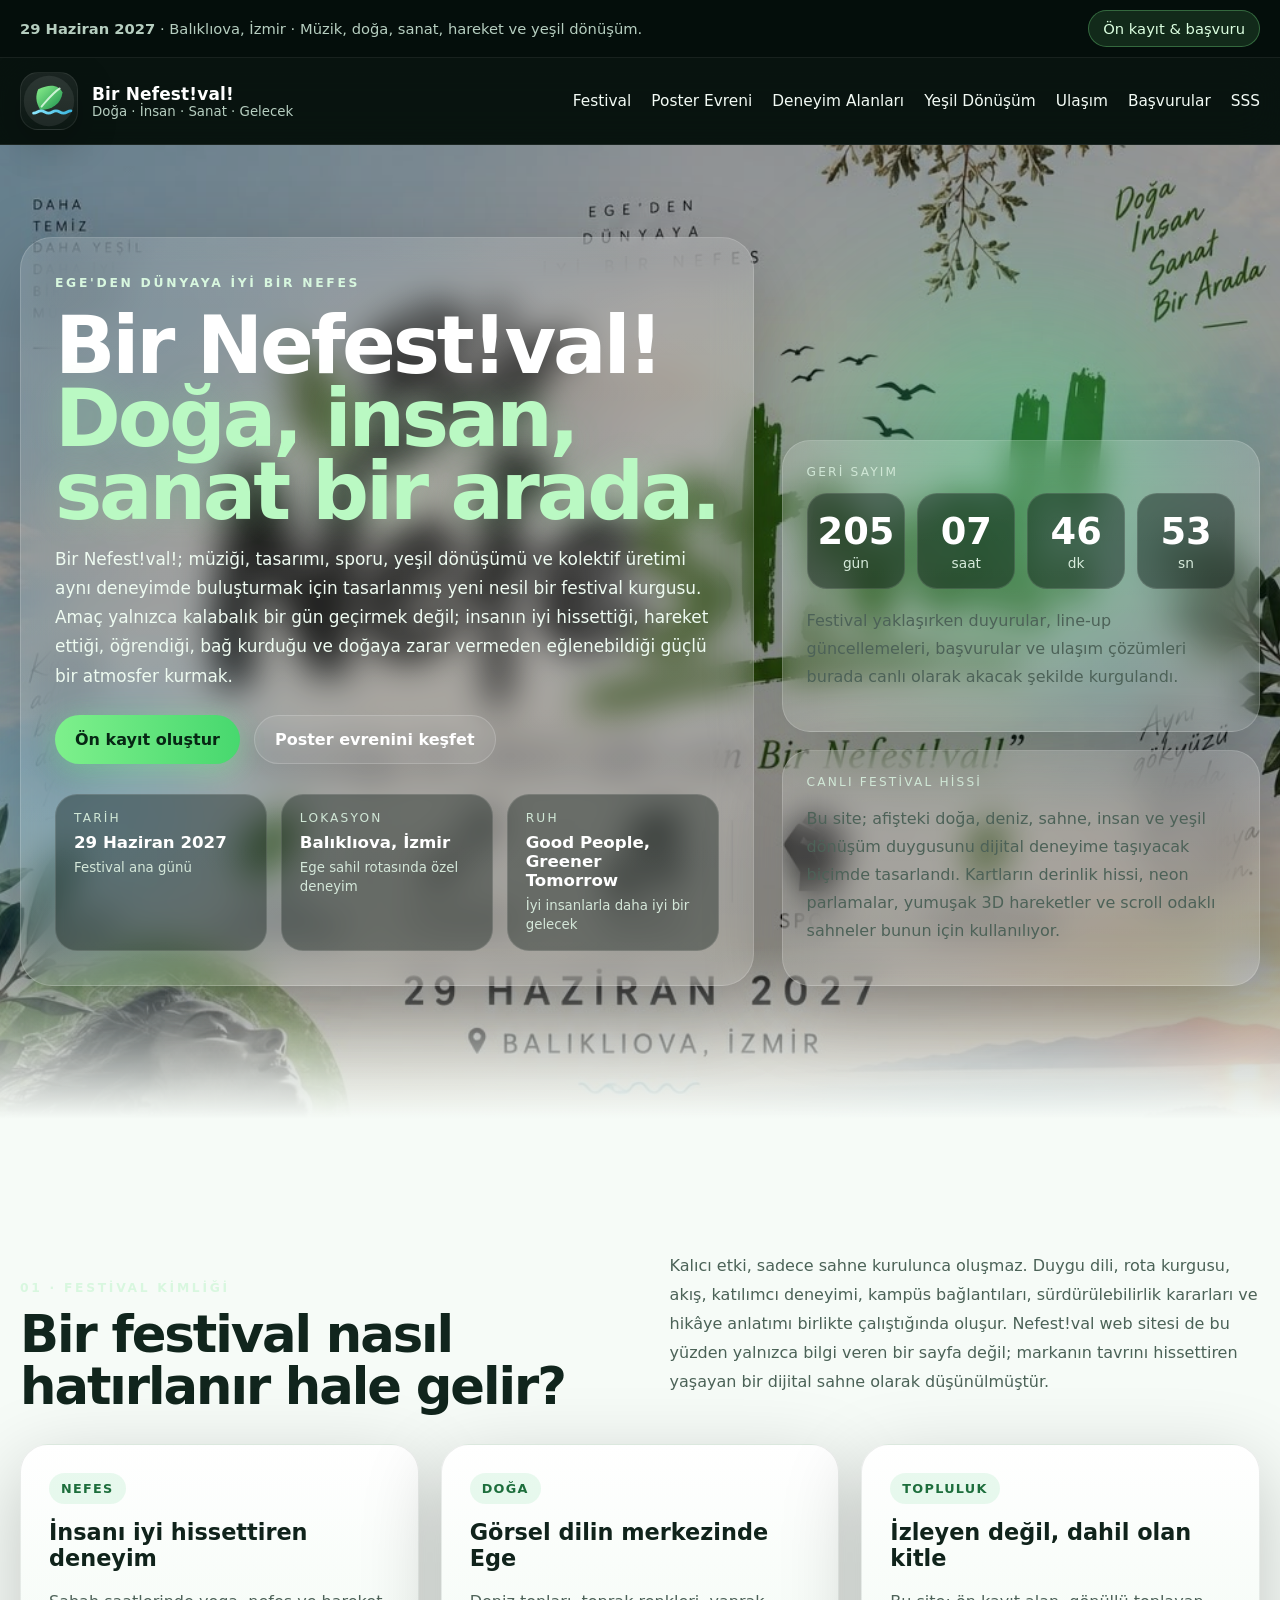
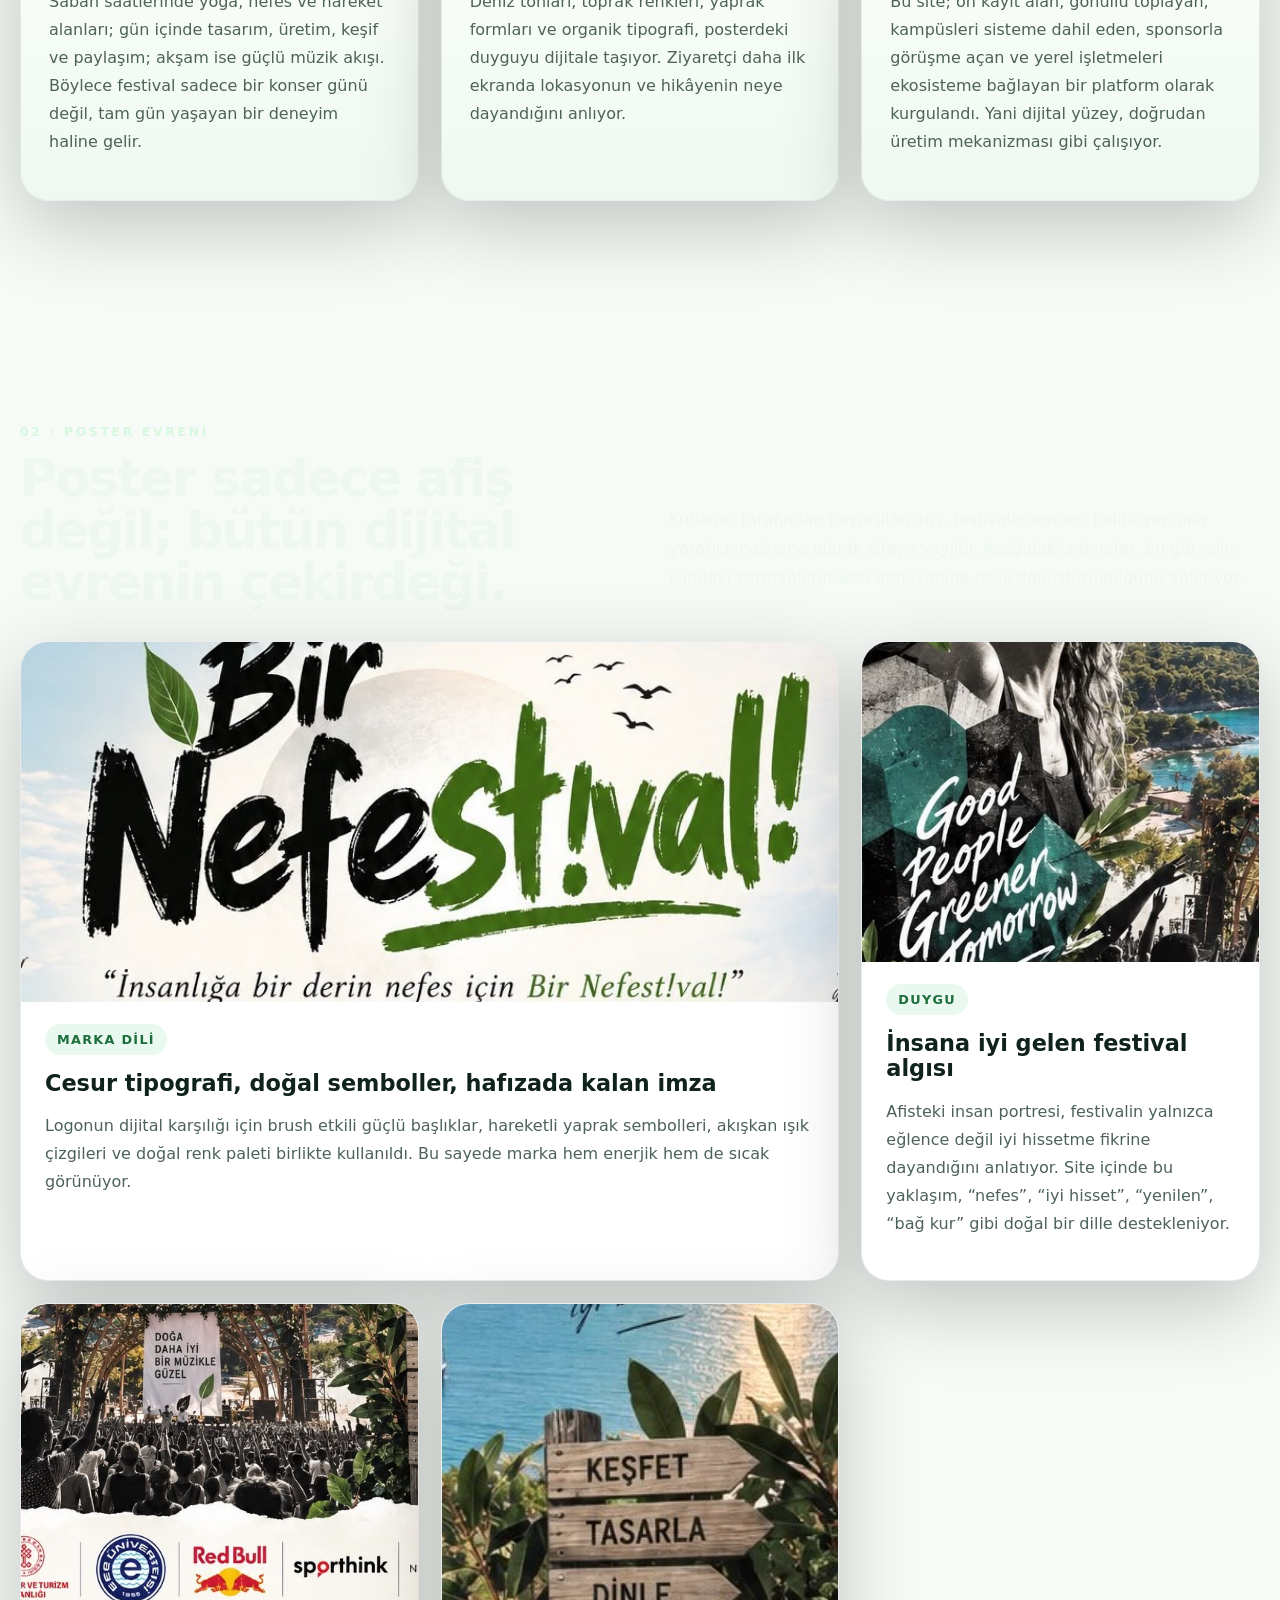
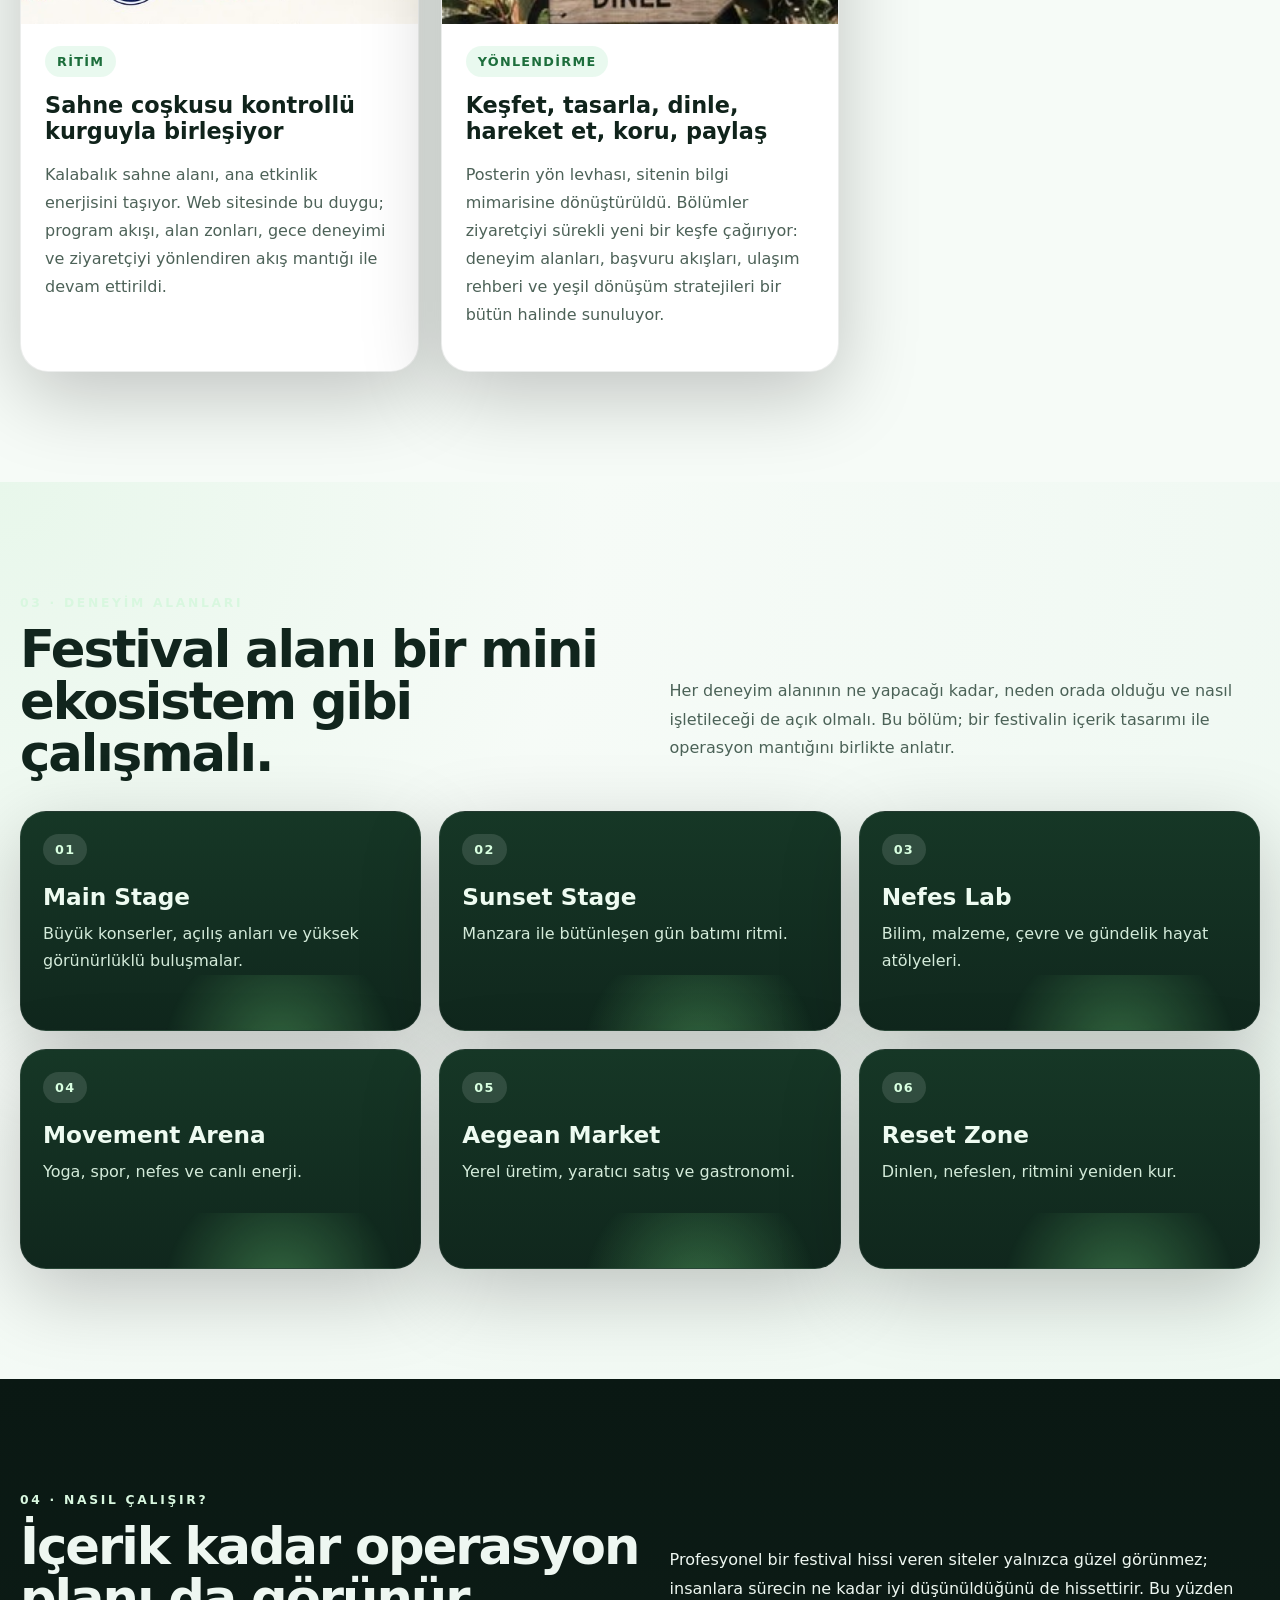
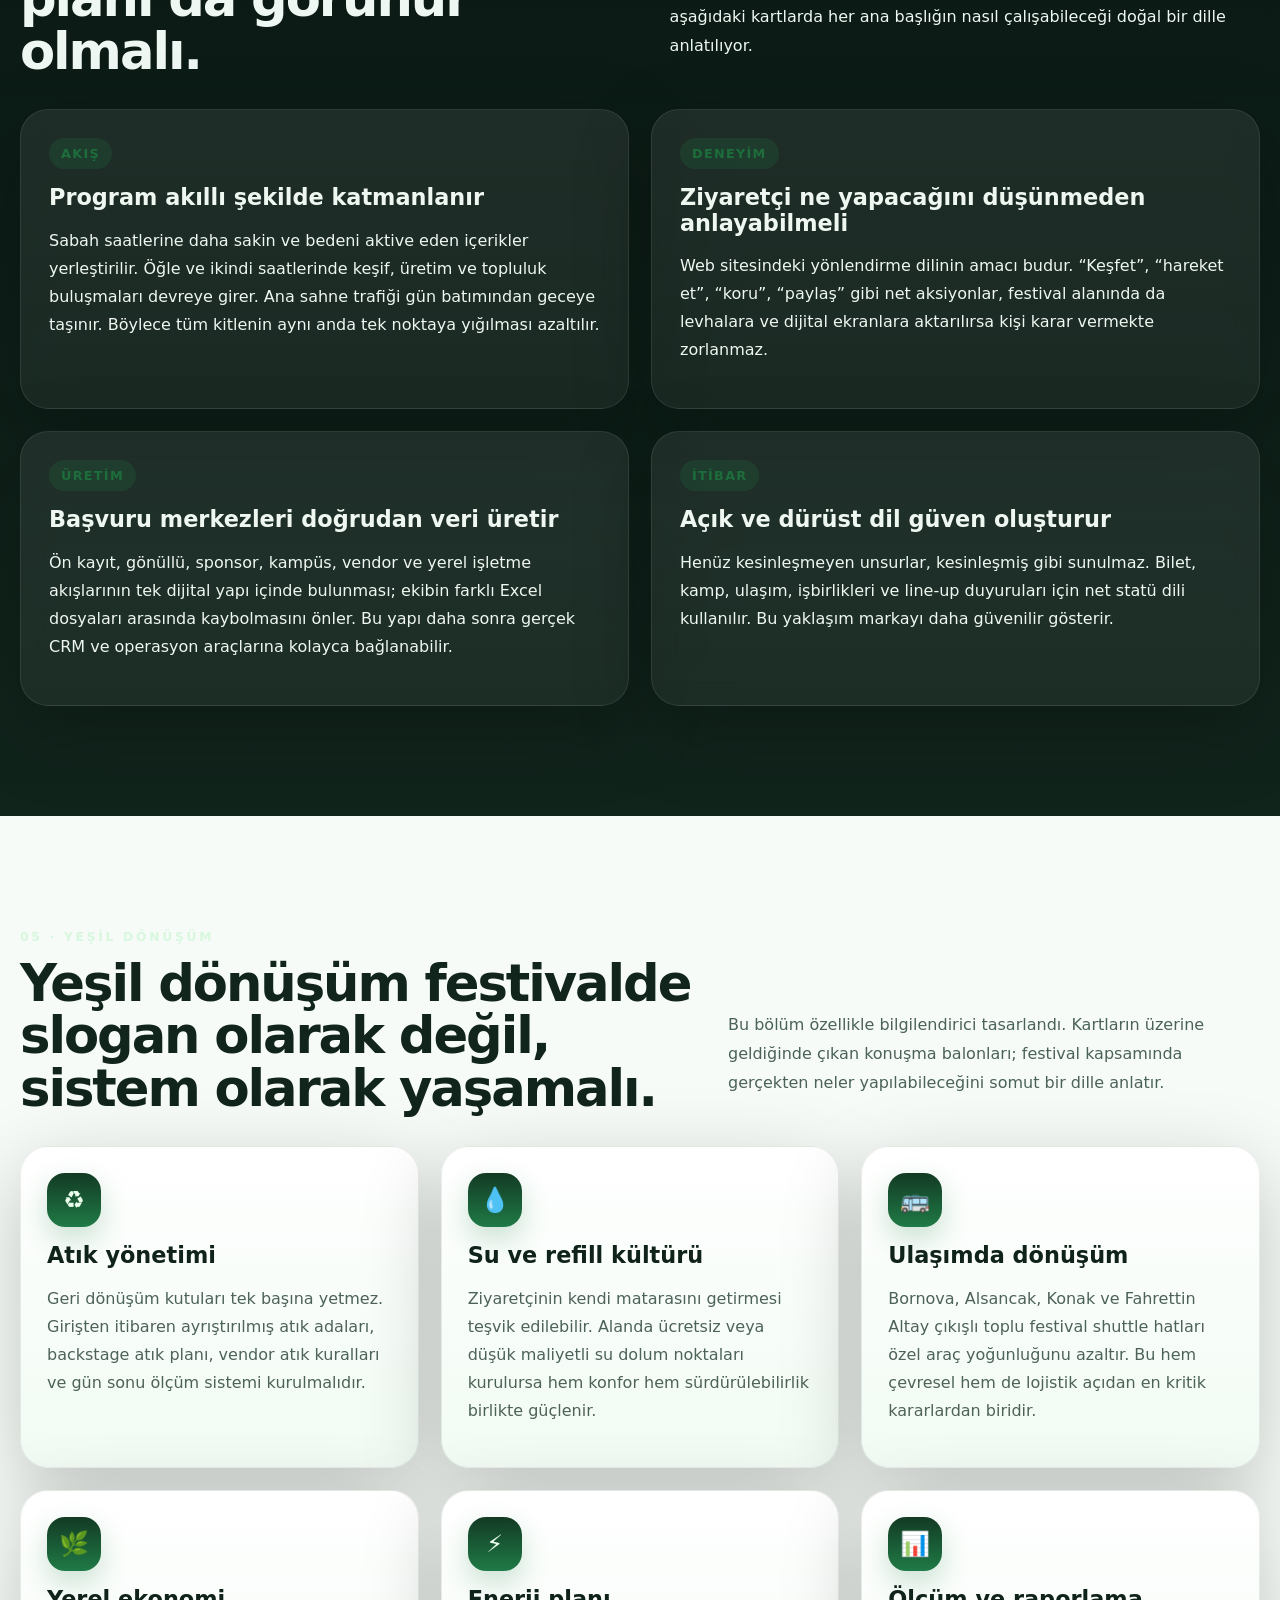
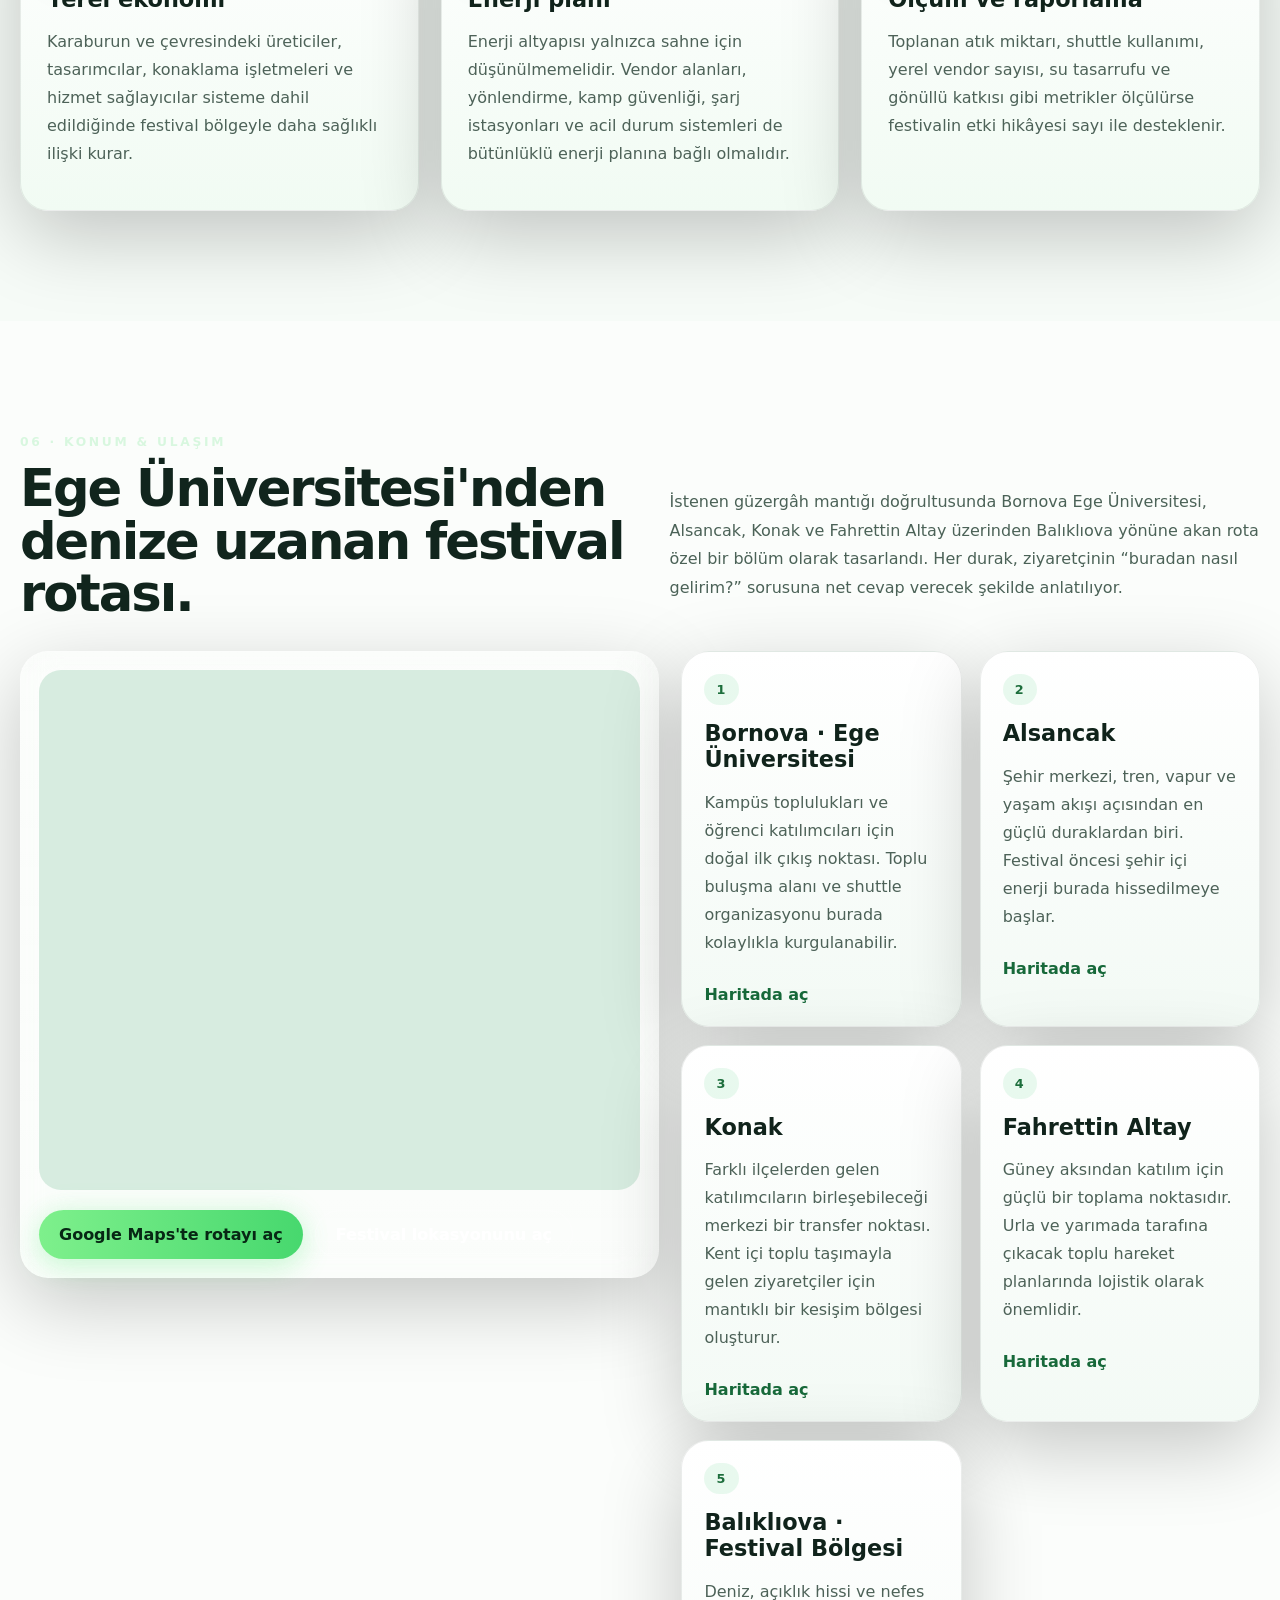
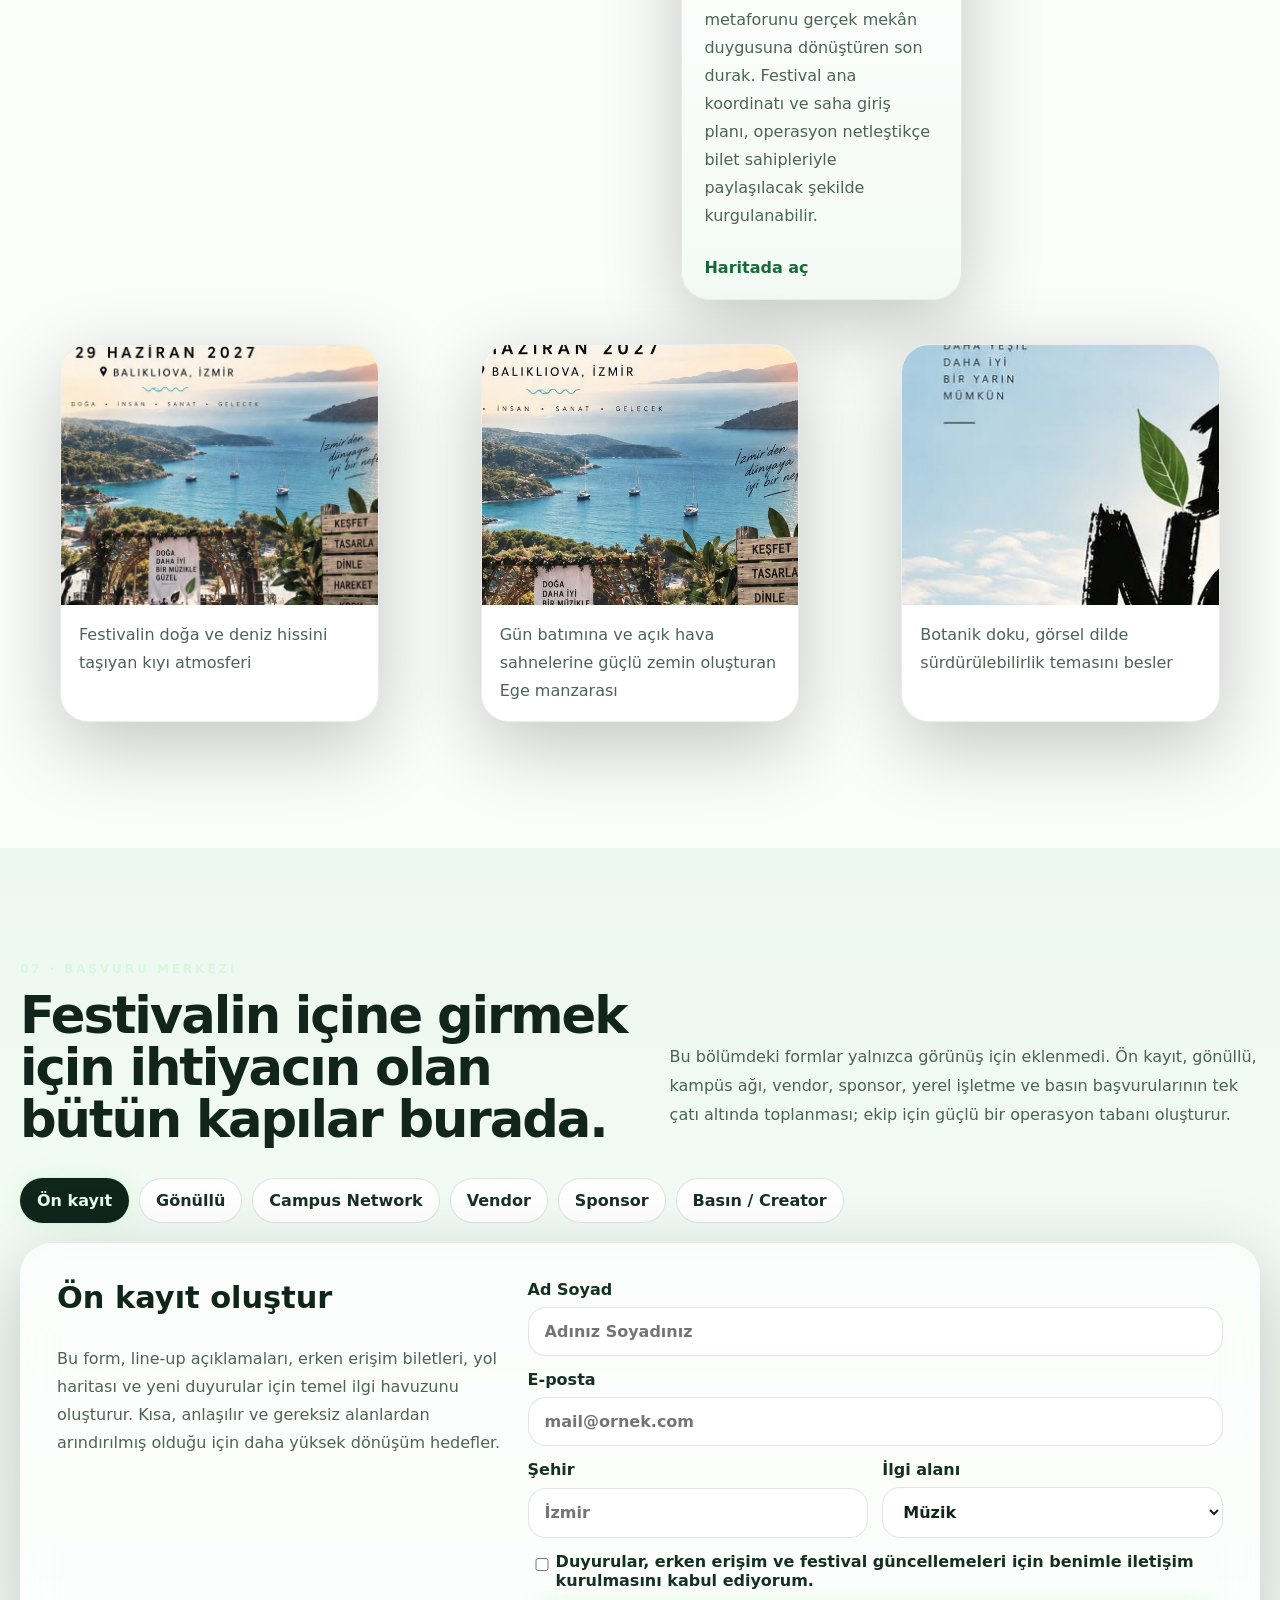
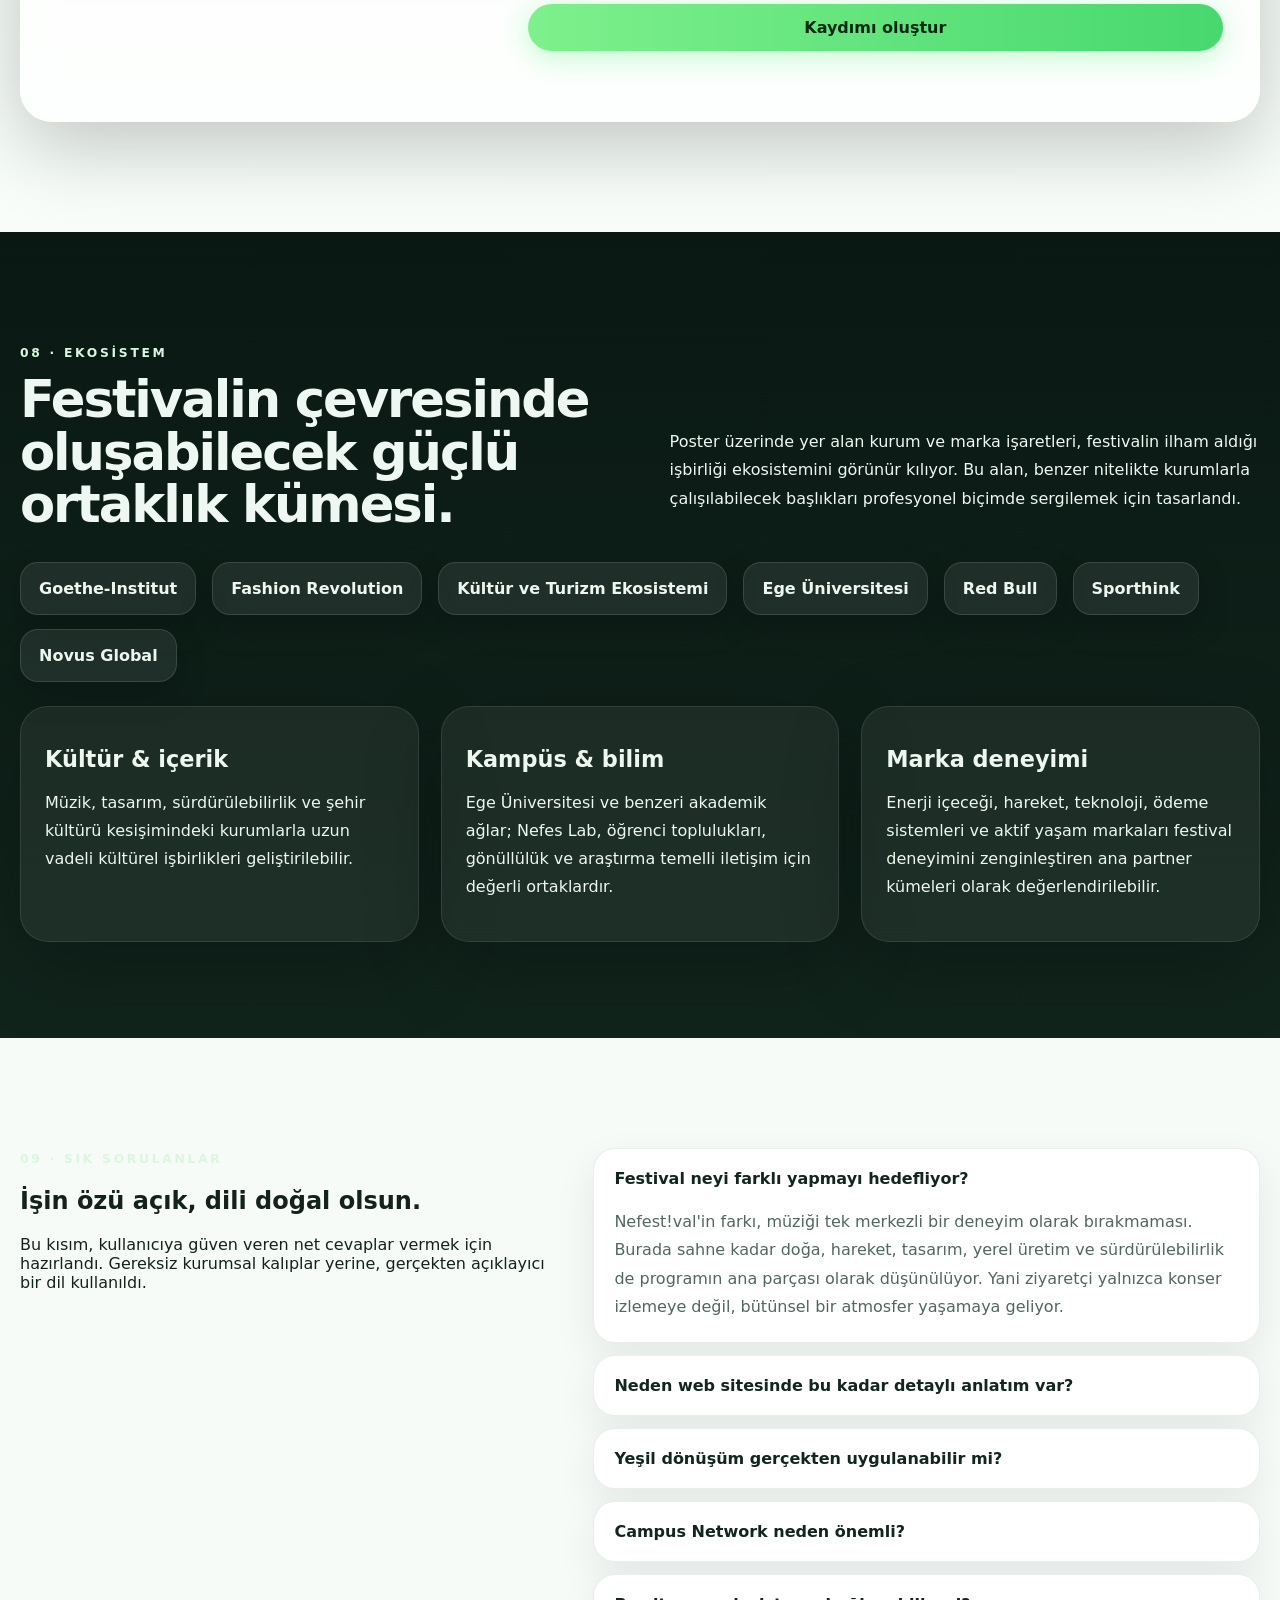
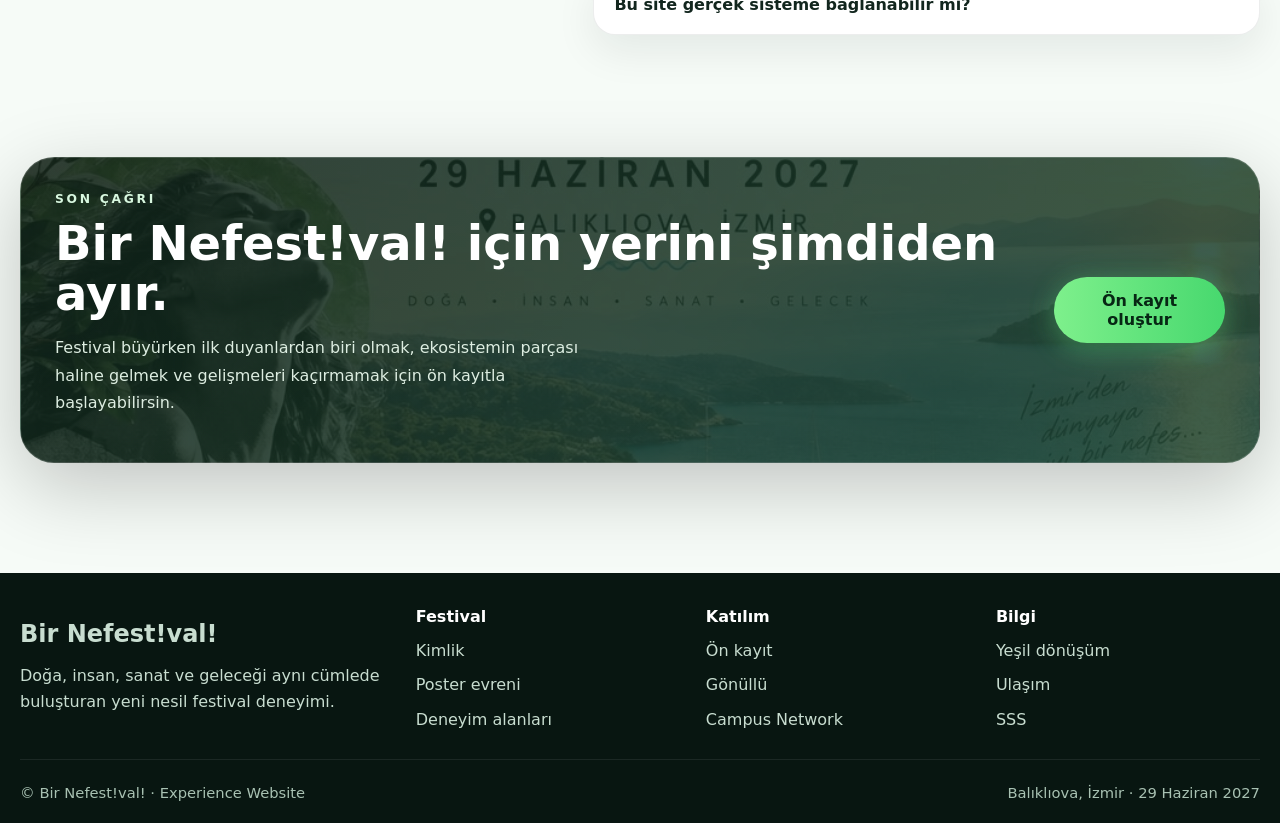
==== index.html @ a531ffd8 "Bir Nefest!val! resmi deneyim sitesi Statik festival sitesi: poster temelli gorsel dil, 3D tilt ve p" ====
<!doctype html>
<html lang="tr">
<head>
  <meta charset="utf-8" />
  <meta name="viewport" content="width=device-width, initial-scale=1" />
  <meta name="description" content="Bir Nefest!val! — müzik, doğa, tasarım, spor ve yeşil dönüşümü aynı festival deneyiminde bir araya getiren yeni nesil Ege festivali." />
  <meta name="theme-color" content="#0f241e" />
  <meta property="og:title" content="Bir Nefest!val!" />
  <meta property="og:description" content="29 Haziran 2027 · Balıklıova, İzmir · Doğa, insan, sanat bir arada." />
  <meta property="og:type" content="website" />
  <meta property="og:image" content="assets/poster.jpg" />
  <title>Bir Nefest!val! — Official Experience Site</title>
  <link rel="icon" href="favicon.svg" type="image/svg+xml" />
  <link rel="manifest" href="manifest.webmanifest" />
  <link rel="stylesheet" href="styles.css" />
</head>
<body>
  <a class="skip-link" href="#main">İçeriğe geç</a>

  <div class="topbar">
    <div class="wrap topbar-inner">
      <p><strong>29 Haziran 2027</strong> · Balıklıova, İzmir · Müzik, doğa, sanat, hareket ve yeşil dönüşüm.</p>
      <button class="mini-pill" data-scroll="#basvuru-merkezi">Ön kayıt & başvuru</button>
    </div>
  </div>

  <header class="site-header" id="top">
    <div class="wrap header-inner">
      <a class="brand" href="#top" aria-label="Bir Nefest!val! ana sayfa">
        <span class="brand-symbol" aria-hidden="true">
          <svg viewBox="0 0 120 120" role="img" aria-hidden="true">
            <defs>
              <linearGradient id="leafGrad" x1="0" y1="0" x2="1" y2="1">
                <stop offset="0%" stop-color="#8bf18d" />
                <stop offset="100%" stop-color="#1c8f4d" />
              </linearGradient>
              <linearGradient id="waveGrad" x1="0" y1="0" x2="1" y2="0">
                <stop offset="0%" stop-color="#8ce8ff" />
                <stop offset="100%" stop-color="#3bb6df" />
              </linearGradient>
            </defs>
            <circle cx="60" cy="60" r="54" fill="rgba(255,255,255,.08)" class="orb"></circle>
            <path class="leaf" d="M37 35c26-14 46-8 52 7-3 25-24 38-48 37-10-17-10-31-4-44z" fill="url(#leafGrad)"></path>
            <path class="vein" d="M44 72c15-17 25-30 39-39" stroke="#eaffef" stroke-width="4" fill="none" stroke-linecap="round"></path>
            <path class="wave" d="M27 86c8 0 8-5 16-5s8 5 16 5 8-5 16-5 8 5 16 5 8-5 16-5" stroke="url(#waveGrad)" stroke-width="6" fill="none" stroke-linecap="round"></path>
          </svg>
        </span>
        <span class="brand-copy">
          <strong>Bir Nefest!val!</strong>
          <small>Doğa · İnsan · Sanat · Gelecek</small>
        </span>
      </a>
      <button class="menu-toggle" type="button" aria-expanded="false" aria-controls="main-nav" aria-label="Menüyü aç veya kapat">
        <span></span><span></span><span></span>
      </button>
      <nav class="main-nav" id="main-nav" aria-label="Ana menü">
        <a href="#kimlik">Festival</a>
        <a href="#poster-deneyimi">Poster Evreni</a>
        <a href="#alanlar">Deneyim Alanları</a>
        <a href="#surdurulebilirlik">Yeşil Dönüşüm</a>
        <a href="#ulasim">Ulaşım</a>
        <a href="#basvuru-merkezi">Başvurular</a>
        <a href="#sss">SSS</a>
      </nav>
    </div>
  </header>

  <main id="main">
    <section class="hero">
      <div class="hero-media parallax" data-depth="0.15">
        <img src="assets/hero.jpg" alt="Balıklıova kıyılarını, festival sahnesini ve Bir Nefest!val! görsel kimliğini yansıtan afiş görseli" />
      </div>
      <div class="hero-glow hero-glow-a" aria-hidden="true"></div>
      <div class="hero-glow hero-glow-b" aria-hidden="true"></div>
      <div class="wrap hero-grid">
        <div class="hero-copy glass reveal">
          <span class="eyebrow">EGE'DEN DÜNYAYA İYİ BİR NEFES</span>
          <h1>Bir Nefest!val!<br><em>Doğa, insan, sanat bir arada.</em></h1>
          <p class="lede">Bir Nefest!val!; müziği, tasarımı, sporu, yeşil dönüşümü ve kolektif üretimi aynı deneyimde buluşturmak için tasarlanmış yeni nesil bir festival kurgusu. Amaç yalnızca kalabalık bir gün geçirmek değil; insanın iyi hissettiği, hareket ettiği, öğrendiği, bağ kurduğu ve doğaya zarar vermeden eğlenebildiği güçlü bir atmosfer kurmak.</p>
          <div class="hero-actions">
            <button class="btn btn-primary" data-scroll="#basvuru-merkezi">Ön kayıt oluştur</button>
            <button class="btn btn-secondary" data-scroll="#poster-deneyimi">Poster evrenini keşfet</button>
          </div>
          <div class="hero-stats" aria-label="Festival özeti">
            <article>
              <span>TARİH</span>
              <strong>29 Haziran 2027</strong>
              <small>Festival ana günü</small>
            </article>
            <article>
              <span>LOKASYON</span>
              <strong>Balıklıova, İzmir</strong>
              <small>Ege sahil rotasında özel deneyim</small>
            </article>
            <article>
              <span>RUH</span>
              <strong>Good People, Greener Tomorrow</strong>
              <small>İyi insanlarla daha iyi bir gelecek</small>
            </article>
          </div>
        </div>
        <aside class="hero-side reveal">
          <div class="countdown-card tilt-card glass">
            <span class="card-topline">GERİ SAYIM</span>
            <div class="countdown" id="countdown" aria-live="polite">
              <div><strong id="cd-days">—</strong><span>gün</span></div>
              <div><strong id="cd-hours">—</strong><span>saat</span></div>
              <div><strong id="cd-minutes">—</strong><span>dk</span></div>
              <div><strong id="cd-seconds">—</strong><span>sn</span></div>
            </div>
            <p>Festival yaklaşırken duyurular, line-up güncellemeleri, başvurular ve ulaşım çözümleri burada canlı olarak akacak şekilde kurgulandı.</p>
          </div>
          <div class="live-note glass tilt-card">
            <span class="card-topline">CANLI FESTİVAL HİSSİ</span>
            <p>Bu site; afişteki doğa, deniz, sahne, insan ve yeşil dönüşüm duygusunu dijital deneyime taşıyacak biçimde tasarlandı. Kartların derinlik hissi, neon parlamalar, yumuşak 3D hareketler ve scroll odaklı sahneler bunun için kullanılıyor.</p>
          </div>
        </aside>
      </div>
      <div class="ticker" aria-hidden="true">
        <div>DOĞA · İNSAN · SANAT · TASARIM · MÜZİK · SPOR · DİNAMİZM · YEŞİL DÖNÜŞÜM · DOĞA · İNSAN · SANAT · TASARIM · </div>
      </div>
    </section>

    <section class="section intro-panels" id="kimlik">
      <div class="wrap">
        <div class="section-head">
          <div>
            <span class="eyebrow">01 · FESTİVAL KİMLİĞİ</span>
            <h2>Bir festival nasıl hatırlanır hale gelir?</h2>
          </div>
          <p>Kalıcı etki, sadece sahne kurulunca oluşmaz. Duygu dili, rota kurgusu, akış, katılımcı deneyimi, kampüs bağlantıları, sürdürülebilirlik kararları ve hikâye anlatımı birlikte çalıştığında oluşur. Nefest!val web sitesi de bu yüzden yalnızca bilgi veren bir sayfa değil; markanın tavrını hissettiren yaşayan bir dijital sahne olarak düşünülmüştür.</p>
        </div>
        <div class="panel-grid">
          <article class="deep-card tilt-card reveal">
            <span>NEFES</span>
            <h3>İnsanı iyi hissettiren deneyim</h3>
            <p>Sabah saatlerinde yoga, nefes ve hareket alanları; gün içinde tasarım, üretim, keşif ve paylaşım; akşam ise güçlü müzik akışı. Böylece festival sadece bir konser günü değil, tam gün yaşayan bir deneyim haline gelir.</p>
          </article>
          <article class="deep-card tilt-card reveal neon-card">
            <span>DOĞA</span>
            <h3>Görsel dilin merkezinde Ege</h3>
            <p>Deniz tonları, toprak renkleri, yaprak formları ve organik tipografi, posterdeki duyguyu dijitale taşıyor. Ziyaretçi daha ilk ekranda lokasyonun ve hikâyenin neye dayandığını anlıyor.</p>
          </article>
          <article class="deep-card tilt-card reveal">
            <span>TOPLULUK</span>
            <h3>İzleyen değil, dahil olan kitle</h3>
            <p>Bu site; ön kayıt alan, gönüllü toplayan, kampüsleri sisteme dahil eden, sponsorla görüşme açan ve yerel işletmeleri ekosisteme bağlayan bir platform olarak kurgulandı. Yani dijital yüzey, doğrudan üretim mekanizması gibi çalışıyor.</p>
          </article>
        </div>
      </div>
    </section>

    <section class="section poster-experience" id="poster-deneyimi">
      <div class="wrap">
        <div class="section-head light">
          <div>
            <span class="eyebrow">02 · POSTER EVRENİ</span>
            <h2>Poster sadece afiş değil; bütün dijital evrenin çekirdeği.</h2>
          </div>
          <p>Kullanıcı tarafından paylaşılan afiş, festivalin tonunu belirleyen ana yaratıcı malzeme olarak siteye yayıldı. Aşağıdaki sahneler, bu görselin içindeki katmanların web deneyimine nasıl dönüştürüldüğünü anlatıyor.</p>
        </div>
        <div class="story-grid">
          <article class="story-card wide tilt-card reveal">
            <img src="assets/logo-area.jpg" alt="Bir Nefest!val! yazı karakteri ve afiş detayları" />
            <div class="story-copy">
              <span class="story-tag">MARKA DİLİ</span>
              <h3>Cesur tipografi, doğal semboller, hafızada kalan imza</h3>
              <p>Logonun dijital karşılığı için brush etkili güçlü başlıklar, hareketli yaprak sembolleri, akışkan ışık çizgileri ve doğal renk paleti birlikte kullanıldı. Bu sayede marka hem enerjik hem de sıcak görünüyor.</p>
            </div>
          </article>
          <article class="story-card tilt-card reveal neon-card">
            <img src="assets/portrait.jpg" alt="Festival hissini temsil eden portre detayı" />
            <div class="story-copy">
              <span class="story-tag">DUYGU</span>
              <h3>İnsana iyi gelen festival algısı</h3>
              <p>Afisteki insan portresi, festivalin yalnızca eğlence değil iyi hissetme fikrine dayandığını anlatıyor. Site içinde bu yaklaşım, “nefes”, “iyi hisset”, “yenilen”, “bağ kur” gibi doğal bir dille destekleniyor.</p>
            </div>
          </article>
          <article class="story-card tilt-card reveal">
            <img src="assets/crowd.jpg" alt="Kalabalık ve ana sahne detayı" />
            <div class="story-copy">
              <span class="story-tag">RİTİM</span>
              <h3>Sahne coşkusu kontrollü kurguyla birleşiyor</h3>
              <p>Kalabalık sahne alanı, ana etkinlik enerjisini taşıyor. Web sitesinde bu duygu; program akışı, alan zonları, gece deneyimi ve ziyaretçiyi yönlendiren akış mantığı ile devam ettirildi.</p>
            </div>
          </article>
          <article class="story-card tilt-card reveal">
            <img src="assets/signpost.jpg" alt="Yön levhası detayı" />
            <div class="story-copy">
              <span class="story-tag">YÖNLENDİRME</span>
              <h3>Keşfet, tasarla, dinle, hareket et, koru, paylaş</h3>
              <p>Posterin yön levhası, sitenin bilgi mimarisine dönüştürüldü. Bölümler ziyaretçiyi sürekli yeni bir keşfe çağırıyor: deneyim alanları, başvuru akışları, ulaşım rehberi ve yeşil dönüşüm stratejileri bir bütün halinde sunuluyor.</p>
            </div>
          </article>
        </div>
      </div>
    </section>

    <section class="section immersive-zones" id="alanlar">
      <div class="wrap">
        <div class="section-head">
          <div>
            <span class="eyebrow">03 · DENEYİM ALANLARI</span>
            <h2>Festival alanı bir mini ekosistem gibi çalışmalı.</h2>
          </div>
          <p>Her deneyim alanının ne yapacağı kadar, neden orada olduğu ve nasıl işletileceği de açık olmalı. Bu bölüm; bir festivalin içerik tasarımı ile operasyon mantığını birlikte anlatır.</p>
        </div>
        <div class="zone-layout" aria-label="Festival deneyim alanları şeması">
          <article class="zone-card zone-main tilt-card reveal" data-bubble="Ana sahne; gün batımı ve gece saatlerinde yüksek hacimli programı taşır. Ses, güvenlik, crowd akışı ve backstage lojistiği burada merkezileşir.">
            <span>01</span><h3>Main Stage</h3><p>Büyük konserler, açılış anları ve yüksek görünürlüklü buluşmalar.</p>
          </article>
          <article class="zone-card zone-sunset tilt-card reveal neon-card" data-bubble="Sunset Stage, görsel olarak deniz ve gün batımıyla bütünleşir. Elektronik, indie ve deneysel seçkiler için daha atmosferik bir alan yaratır.">
            <span>02</span><h3>Sunset Stage</h3><p>Manzara ile bütünleşen gün batımı ritmi.</p>
          </article>
          <article class="zone-card zone-lab tilt-card reveal" data-bubble="Nefes Lab; üniversite toplulukları, markalar ve bilim iletişimi ekiplerinin birlikte çalışabileceği güvenli, modüler ve etkileşimli bir öğrenme alanı olarak planlanır.">
            <span>03</span><h3>Nefes Lab</h3><p>Bilim, malzeme, çevre ve gündelik hayat atölyeleri.</p>
          </article>
          <article class="zone-card zone-move tilt-card reveal" data-bubble="Movement Arena, sabah erken ve gün içi slotlarda aktif kalır. Yoga mat alanları, mini antrenman modülleri ve wellness partner deneyimleri bu bölümde çalışır.">
            <span>04</span><h3>Movement Arena</h3><p>Yoga, spor, nefes ve canlı enerji.</p>
          </article>
          <article class="zone-card zone-market tilt-card reveal" data-bubble="Aegean Market; yerel üretici, tasarımcı, gastronomi ve sürdürülebilir ürün markalarını bir araya getirir. Bu alan aynı zamanda yerel ekonomik etkiyi görünür kılar.">
            <span>05</span><h3>Aegean Market</h3><p>Yerel üretim, yaratıcı satış ve gastronomi.</p>
          </article>
          <article class="zone-card zone-reset tilt-card reveal" data-bubble="Reset Zone; yüksek uyarıcı yoğunluğundan bir süre uzaklaşmak isteyen ziyaretçiler için sakin, gölgeli ve rahatlatıcı alanlar içerir. Bu alan hem konfor hem güvenlik açısından önemlidir.">
            <span>06</span><h3>Reset Zone</h3><p>Dinlen, nefeslen, ritmini yeniden kur.</p>
          </article>
        </div>
      </div>
    </section>

    <section class="section how-it-works section-dark">
      <div class="wrap">
        <div class="section-head light">
          <div>
            <span class="eyebrow">04 · NASIL ÇALIŞIR?</span>
            <h2>İçerik kadar operasyon planı da görünür olmalı.</h2>
          </div>
          <p>Profesyonel bir festival hissi veren siteler yalnızca güzel görünmez; insanlara sürecin ne kadar iyi düşünüldüğünü de hissettirir. Bu yüzden aşağıdaki kartlarda her ana başlığın nasıl çalışabileceği doğal bir dille anlatılıyor.</p>
        </div>
        <div class="process-grid">
          <article class="process-card reveal">
            <span>Akış</span>
            <h3>Program akıllı şekilde katmanlanır</h3>
            <p>Sabah saatlerine daha sakin ve bedeni aktive eden içerikler yerleştirilir. Öğle ve ikindi saatlerinde keşif, üretim ve topluluk buluşmaları devreye girer. Ana sahne trafiği gün batımından geceye taşınır. Böylece tüm kitlenin aynı anda tek noktaya yığılması azaltılır.</p>
          </article>
          <article class="process-card reveal">
            <span>Deneyim</span>
            <h3>Ziyaretçi ne yapacağını düşünmeden anlayabilmeli</h3>
            <p>Web sitesindeki yönlendirme dilinin amacı budur. “Keşfet”, “hareket et”, “koru”, “paylaş” gibi net aksiyonlar, festival alanında da levhalara ve dijital ekranlara aktarılırsa kişi karar vermekte zorlanmaz.</p>
          </article>
          <article class="process-card reveal">
            <span>Üretim</span>
            <h3>Başvuru merkezleri doğrudan veri üretir</h3>
            <p>Ön kayıt, gönüllü, sponsor, kampüs, vendor ve yerel işletme akışlarının tek dijital yapı içinde bulunması; ekibin farklı Excel dosyaları arasında kaybolmasını önler. Bu yapı daha sonra gerçek CRM ve operasyon araçlarına kolayca bağlanabilir.</p>
          </article>
          <article class="process-card reveal">
            <span>İtibar</span>
            <h3>Açık ve dürüst dil güven oluşturur</h3>
            <p>Henüz kesinleşmeyen unsurlar, kesinleşmiş gibi sunulmaz. Bilet, kamp, ulaşım, işbirlikleri ve line-up duyuruları için net statü dili kullanılır. Bu yaklaşım markayı daha güvenilir gösterir.</p>
          </article>
        </div>
      </div>
    </section>

    <section class="section green-section" id="surdurulebilirlik">
      <div class="wrap">
        <div class="section-head">
          <div>
            <span class="eyebrow">05 · YEŞİL DÖNÜŞÜM</span>
            <h2>Yeşil dönüşüm festivalde slogan olarak değil, sistem olarak yaşamalı.</h2>
          </div>
          <p>Bu bölüm özellikle bilgilendirici tasarlandı. Kartların üzerine geldiğinde çıkan konuşma balonları; festival kapsamında gerçekten neler yapılabileceğini somut bir dille anlatır.</p>
        </div>
        <div class="green-grid">
          <article class="green-card tilt-card reveal" data-tip="Tek kullanımlık plastik bardak yerine depozitolu yeniden kullanılabilir cup sistemi uygulanabilir. İade noktaları alan genelinde görünür yerleştirilir.">
            <span class="green-icon">♻</span>
            <h3>Atık yönetimi</h3>
            <p>Geri dönüşüm kutuları tek başına yetmez. Girişten itibaren ayrıştırılmış atık adaları, backstage atık planı, vendor atık kuralları ve gün sonu ölçüm sistemi kurulmalıdır.</p>
          </article>
          <article class="green-card tilt-card reveal neon-card" data-tip="Refill su istasyonları sayesinde tek kullanımlık PET tüketimi ciddi biçimde azaltılabilir. Harita ve uygulamada bu noktalar görünür olmalıdır.">
            <span class="green-icon">💧</span>
            <h3>Su ve refill kültürü</h3>
            <p>Ziyaretçinin kendi matarasını getirmesi teşvik edilebilir. Alanda ücretsiz veya düşük maliyetli su dolum noktaları kurulursa hem konfor hem sürdürülebilirlik birlikte güçlenir.</p>
          </article>
          <article class="green-card tilt-card reveal" data-tip="Shuttle ağı güçlendirilirse özel araç yükü ve karbon etkisi azalır. Bilet paketi ile ulaşım paketini birlikte sunmak dönüşümü artırır.">
            <span class="green-icon">🚌</span>
            <h3>Ulaşımda dönüşüm</h3>
            <p>Bornova, Alsancak, Konak ve Fahrettin Altay çıkışlı toplu festival shuttle hatları özel araç yoğunluğunu azaltır. Bu hem çevresel hem de lojistik açıdan en kritik kararlardan biridir.</p>
          </article>
          <article class="green-card tilt-card reveal" data-tip="Yerel üreticilerle çalışmak yalnızca ekonomik fayda yaratmaz; malzeme ve tedarik zincirindeki mesafeyi de kısaltır.">
            <span class="green-icon">🌿</span>
            <h3>Yerel ekonomi</h3>
            <p>Karaburun ve çevresindeki üreticiler, tasarımcılar, konaklama işletmeleri ve hizmet sağlayıcılar sisteme dahil edildiğinde festival bölgeyle daha sağlıklı ilişki kurar.</p>
          </article>
          <article class="green-card tilt-card reveal" data-tip="Güneş gölgelikleri, verimli jeneratör planı ve sahne dışı düşük tüketimli aydınlatma çözümleri operasyon maliyetini de etkiler.">
            <span class="green-icon">⚡</span>
            <h3>Enerji planı</h3>
            <p>Enerji altyapısı yalnızca sahne için düşünülmemelidir. Vendor alanları, yönlendirme, kamp güvenliği, şarj istasyonları ve acil durum sistemleri de bütünlüklü enerji planına bağlı olmalıdır.</p>
          </article>
          <article class="green-card tilt-card reveal" data-tip="Festival sonrası kamuya açık bir etki raporu yayınlamak; markanın söylediği ile yaptığı arasındaki ilişkiyi görünür kılar.">
            <span class="green-icon">📊</span>
            <h3>Ölçüm ve raporlama</h3>
            <p>Toplanan atık miktarı, shuttle kullanımı, yerel vendor sayısı, su tasarrufu ve gönüllü katkısı gibi metrikler ölçülürse festivalin etki hikâyesi sayı ile desteklenir.</p>
          </article>
        </div>
      </div>
    </section>

    <section class="section map-route-section" id="ulasim">
      <div class="wrap">
        <div class="section-head">
          <div>
            <span class="eyebrow">06 · KONUM & ULAŞIM</span>
            <h2>Ege Üniversitesi'nden denize uzanan festival rotası.</h2>
          </div>
          <p>İstenen güzergâh mantığı doğrultusunda Bornova Ege Üniversitesi, Alsancak, Konak ve Fahrettin Altay üzerinden Balıklıova yönüne akan rota özel bir bölüm olarak tasarlandı. Her durak, ziyaretçinin “buradan nasıl gelirim?” sorusuna net cevap verecek şekilde anlatılıyor.</p>
        </div>
        <div class="route-shell">
          <div class="route-map-wrap glass reveal">
            <iframe
              title="Ege Üniversitesi - Alsancak - Konak - Fahrettin Altay - Balıklıova festival rotası"
              src="https://www.google.com/maps?output=embed&f=d&source=s_d&saddr=Ege+University+Bornova+Izmir&daddr=Alsancak+Gar+Izmir+to:Konak+Meydani+Izmir+to:Fahrettin+Altay+Izmir+to:Bal%C4%B1kl%C4%B1ova+Mahallesi+Karaburun+Izmir"
              loading="lazy"
              referrerpolicy="no-referrer-when-downgrade"></iframe>
            <div class="map-actions">
              <a class="btn btn-primary" target="_blank" rel="noreferrer" href="https://www.google.com/maps/dir/Ege+University+Bornova+Izmir/Alsancak+Gar+Izmir/Konak+Meydani+Izmir/Fahrettin+Altay+Izmir/Bal%C4%B1kl%C4%B1ova+Mahallesi+Karaburun+Izmir/">Google Maps'te rotayı aç</a>
              <a class="btn btn-secondary" target="_blank" rel="noreferrer" href="https://www.google.com/maps/search/Bal%C4%B1kl%C4%B1ova+Mahallesi+Karaburun+Izmir/">Festival lokasyonunu aç</a>
            </div>
          </div>
          <div class="route-stops">
            <article class="route-card tilt-card reveal">
              <span>1</span>
              <h3>Bornova · Ege Üniversitesi</h3>
              <p>Kampüs toplulukları ve öğrenci katılımcıları için doğal ilk çıkış noktası. Toplu buluşma alanı ve shuttle organizasyonu burada kolaylıkla kurgulanabilir.</p>
              <a target="_blank" rel="noreferrer" href="https://www.google.com/maps/search/Ege+University+Bornova+Izmir/">Haritada aç</a>
            </article>
            <article class="route-card tilt-card reveal">
              <span>2</span>
              <h3>Alsancak</h3>
              <p>Şehir merkezi, tren, vapur ve yaşam akışı açısından en güçlü duraklardan biri. Festival öncesi şehir içi enerji burada hissedilmeye başlar.</p>
              <a target="_blank" rel="noreferrer" href="https://www.google.com/maps/search/Alsancak+Gar+Izmir/">Haritada aç</a>
            </article>
            <article class="route-card tilt-card reveal">
              <span>3</span>
              <h3>Konak</h3>
              <p>Farklı ilçelerden gelen katılımcıların birleşebileceği merkezi bir transfer noktası. Kent içi toplu taşımayla gelen ziyaretçiler için mantıklı bir kesişim bölgesi oluşturur.</p>
              <a target="_blank" rel="noreferrer" href="https://www.google.com/maps/search/Konak+Meydani+Izmir/">Haritada aç</a>
            </article>
            <article class="route-card tilt-card reveal">
              <span>4</span>
              <h3>Fahrettin Altay</h3>
              <p>Güney aksından katılım için güçlü bir toplama noktasıdır. Urla ve yarımada tarafına çıkacak toplu hareket planlarında lojistik olarak önemlidir.</p>
              <a target="_blank" rel="noreferrer" href="https://www.google.com/maps/search/Fahrettin+Altay+Izmir/">Haritada aç</a>
            </article>
            <article class="route-card tilt-card reveal neon-card">
              <span>5</span>
              <h3>Balıklıova · Festival Bölgesi</h3>
              <p>Deniz, açıklık hissi ve nefes metaforunu gerçek mekân duygusuna dönüştüren son durak. Festival ana koordinatı ve saha giriş planı, operasyon netleştikçe bilet sahipleriyle paylaşılacak şekilde kurgulanabilir.</p>
              <a target="_blank" rel="noreferrer" href="https://www.google.com/maps/search/Bal%C4%B1kl%C4%B1ova+Mahallesi+Karaburun+Izmir/">Haritada aç</a>
            </article>
          </div>
        </div>
        <div class="location-gallery">
          <figure class="gallery-card tilt-card reveal"><img src="assets/sea.jpg" alt="Balıklıova kıyı ve deniz manzarası" /><figcaption>Festivalin doğa ve deniz hissini taşıyan kıyı atmosferi</figcaption></figure>
          <figure class="gallery-card tilt-card reveal"><img src="assets/bay.jpg" alt="Koy görünümü" /><figcaption>Gün batımına ve açık hava sahnelerine güçlü zemin oluşturan Ege manzarası</figcaption></figure>
          <figure class="gallery-card tilt-card reveal"><img src="assets/botanical.jpg" alt="Yaprak ve doğal doku detayı" /><figcaption>Botanik doku, görsel dilde sürdürülebilirlik temasını besler</figcaption></figure>
        </div>
      </div>
    </section>

    <section class="section application-section" id="basvuru-merkezi">
      <div class="wrap">
        <div class="section-head">
          <div>
            <span class="eyebrow">07 · BAŞVURU MERKEZİ</span>
            <h2>Festivalin içine girmek için ihtiyacın olan bütün kapılar burada.</h2>
          </div>
          <p>Bu bölümdeki formlar yalnızca görünüş için eklenmedi. Ön kayıt, gönüllü, kampüs ağı, vendor, sponsor, yerel işletme ve basın başvurularının tek çatı altında toplanması; ekip için güçlü bir operasyon tabanı oluşturur.</p>
        </div>
        <div class="tabs" role="tablist" aria-label="Başvuru sekmeleri">
          <button class="tab-btn active" role="tab" aria-selected="true" aria-controls="tab-onkayit" id="btn-onkayit">Ön kayıt</button>
          <button class="tab-btn" role="tab" aria-selected="false" aria-controls="tab-gonullu" id="btn-gonullu">Gönüllü</button>
          <button class="tab-btn" role="tab" aria-selected="false" aria-controls="tab-campus" id="btn-campus">Campus Network</button>
          <button class="tab-btn" role="tab" aria-selected="false" aria-controls="tab-vendor" id="btn-vendor">Vendor</button>
          <button class="tab-btn" role="tab" aria-selected="false" aria-controls="tab-sponsor" id="btn-sponsor">Sponsor</button>
          <button class="tab-btn" role="tab" aria-selected="false" aria-controls="tab-media" id="btn-media">Basın / Creator</button>
        </div>
        <div class="tab-panels glass">
          <section class="tab-panel active" id="tab-onkayit" role="tabpanel" aria-labelledby="btn-onkayit">
            <div class="panel-split">
              <div>
                <h3>Ön kayıt oluştur</h3>
                <p>Bu form, line-up açıklamaları, erken erişim biletleri, yol haritası ve yeni duyurular için temel ilgi havuzunu oluşturur. Kısa, anlaşılır ve gereksiz alanlardan arındırılmış olduğu için daha yüksek dönüşüm hedefler.</p>
              </div>
              <form class="smart-form" data-form-name="on-kayit">
                <label>Ad Soyad<input type="text" name="name" required placeholder="Adınız Soyadınız"></label>
                <label>E-posta<input type="email" name="email" required placeholder="mail@ornek.com"></label>
                <div class="form-row">
                  <label>Şehir<input type="text" name="city" placeholder="İzmir"></label>
                  <label>İlgi alanı
                    <select name="interest">
                      <option>Müzik</option>
                      <option>Sanat & Tasarım</option>
                      <option>Spor & Hareket</option>
                      <option>Nefes Lab</option>
                      <option>Kamp & Seyahat</option>
                      <option>Hepsi</option>
                    </select>
                  </label>
                </div>
                <label class="check"><input type="checkbox" required><span>Duyurular, erken erişim ve festival güncellemeleri için benimle iletişim kurulmasını kabul ediyorum.</span></label>
                <button class="btn btn-primary full" type="submit">Kaydımı oluştur</button>
                <p class="form-status" aria-live="polite"></p>
              </form>
            </div>
          </section>

          <section class="tab-panel" id="tab-gonullu" role="tabpanel" aria-labelledby="btn-gonullu">
            <div class="panel-split">
              <div>
                <h3>Gönüllü programı</h3>
                <p>Festival gönüllülüğü; yalnızca yönlendirme değil, içerik üretimi, sahne arkası destek, sürdürülebilirlik uygulamaları, karşılama, topluluk yönetimi ve bilgi noktaları gibi birden fazla alandan oluşmalıdır.</p>
              </div>
              <form class="smart-form" data-form-name="gonullu">
                <label>Ad Soyad<input type="text" name="name" required></label>
                <label>Telefon<input type="tel" name="phone" placeholder="05xx xxx xx xx"></label>
                <div class="form-row">
                  <label>Şehir<input type="text" name="city" placeholder="İzmir"></label>
                  <label>Deneyim düzeyi
                    <select name="experience">
                      <option>İlk kez katılacağım</option>
                      <option>Etkinlik/festival deneyimim var</option>
                      <option>Takım liderliği yaptım</option>
                    </select>
                  </label>
                </div>
                <label>İlgilendiğin alan<textarea name="area" rows="4" placeholder="Karşılama, sürdürülebilirlik, içerik, sahne desteği, yönlendirme, ulaşım..."></textarea></label>
                <button class="btn btn-primary full" type="submit">Gönüllü başvurumu gönder</button>
                <p class="form-status" aria-live="polite"></p>
              </form>
            </div>
          </section>

          <section class="tab-panel" id="tab-campus" role="tabpanel" aria-labelledby="btn-campus">
            <div class="panel-split">
              <div>
                <h3>Campus Network</h3>
                <p>Üniversite toplulukları Nefest!val'in büyümesinde stratejik rol oynayabilir. Bu ağ; topluluklara yalnızca tanıtım yaptırmak için değil, sahne, atölye, gönüllü ekip ve Nefes Lab üretimi için de tasarlanmıştır. Özellikle Ege Üniversitesi Genç Kimyagerler Topluluğu gibi yapılar; yeşil kimya, geri dönüşüm, malzeme farkındalığı ve bilim iletişimi başlıklarında güçlü katkı sunabilir.</p>
              </div>
              <form class="smart-form" data-form-name="campus-network">
                <label>Topluluk adı<input type="text" name="community" required placeholder="Ege Üniversitesi Genç Kimyagerler Topluluğu"></label>
                <div class="form-row">
                  <label>Üniversite<input type="text" name="university" required placeholder="Ege Üniversitesi"></label>
                  <label>Temsilci<input type="text" name="representative" required placeholder="Ad Soyad"></label>
                </div>
                <label>E-posta<input type="email" name="email" required></label>
                <label>Nasıl katkı sağlayabilirsiniz?<textarea name="contribution" rows="4" placeholder="Workshop, kampüs tanıtımı, sahne, gönüllü ekibi, bilim iletişimi..."></textarea></label>
                <button class="btn btn-primary full" type="submit">Topluluğu ağa ekle</button>
                <p class="form-status" aria-live="polite"></p>
              </form>
            </div>
          </section>

          <section class="tab-panel" id="tab-vendor" role="tabpanel" aria-labelledby="btn-vendor">
            <div class="panel-split">
              <div>
                <h3>Vendor / üretici başvurusu</h3>
                <p>Festivalin ticari alanları rastgele değil; marka uyumu, ürün kalitesi, sürdürülebilirlik yaklaşımı ve ziyaretçi deneyimine katkı kriterleriyle seçilmelidir.</p>
              </div>
              <form class="smart-form" data-form-name="vendor">
                <label>Marka / işletme adı<input type="text" name="business" required></label>
                <div class="form-row">
                  <label>Kategori
                    <select name="category">
                      <option>Gastronomi</option>
                      <option>Kahve / içecek</option>
                      <option>Tasarım ürünleri</option>
                      <option>Wellness</option>
                      <option>Yerel üretim</option>
                    </select>
                  </label>
                  <label>Şehir<input type="text" name="city"></label>
                </div>
                <label>İletişim e-postası<input type="email" name="email" required></label>
                <label>Önerdiğiniz deneyim / ürün<textarea name="offer" rows="4" placeholder="Stantta ne sunmak istiyorsunuz, enerji ihtiyacınız nedir, alan beklentiniz nedir?"></textarea></label>
                <button class="btn btn-primary full" type="submit">Vendor başvurusunu gönder</button>
                <p class="form-status" aria-live="polite"></p>
              </form>
            </div>
          </section>

          <section class="tab-panel" id="tab-sponsor" role="tabpanel" aria-labelledby="btn-sponsor">
            <div class="panel-split">
              <div>
                <h3>Sponsor görüşmesi</h3>
                <p>Bu yapı, markalara yalnızca logo alanı sunmak yerine deneyim, veri, görünürlük ve içerik birlikte tasarlama şansı vermek için kuruldu. Ulaşım, Nefes Lab, hareket alanı, sürdürülebilirlik, teknoloji ve hospitality başlıkları özellikle uygundur.</p>
              </div>
              <form class="smart-form" data-form-name="sponsor">
                <label>Marka adı<input type="text" name="brand" required></label>
                <div class="form-row">
                  <label>Yetkili kişi<input type="text" name="contact" required></label>
                  <label>E-posta<input type="email" name="email" required></label>
                </div>
                <label>İlgilendiğiniz işbirliği alanı
                  <select name="focus">
                    <option>Ana partnerlik</option>
                    <option>Ulaşım partnerliği</option>
                    <option>Nefes Lab partnerliği</option>
                    <option>Hareket / wellness alanı</option>
                    <option>Teknoloji / ödeme / data</option>
                    <option>Destek partnerliği</option>
                  </select>
                </label>
                <label>Kısa not<textarea name="note" rows="4" placeholder="Hedefleriniz, beklentiniz, istenen tarih aralığı..."></textarea></label>
                <button class="btn btn-primary full" type="submit">Görüşme talebini gönder</button>
                <p class="form-status" aria-live="polite"></p>
              </form>
            </div>
          </section>

          <section class="tab-panel" id="tab-media" role="tabpanel" aria-labelledby="btn-media">
            <div class="panel-split">
              <div>
                <h3>Basın / Creator akreditasyonu</h3>
                <p>Basın ve içerik üretici ilişkileri için standart akreditasyon akışı gerekir. Bu form; hem gelen talepleri düzenli toplamak hem de yayın planını erken hazırlamak için düşünülmüştür.</p>
              </div>
              <form class="smart-form" data-form-name="media-creator">
                <label>İsim / kurum<input type="text" name="name" required></label>
                <div class="form-row">
                  <label>Kategori
                    <select name="type">
                      <option>Basın</option>
                      <option>İçerik üreticisi</option>
                      <option>Fotoğraf / video ekibi</option>
                      <option>Podcast / yayıncı</option>
                    </select>
                  </label>
                  <label>E-posta<input type="email" name="email" required></label>
                </div>
                <label>Profil / medya kit / link<textarea name="links" rows="4" placeholder="Web sitesi, sosyal hesaplar, yayın erişimi, ekip bilgisi..."></textarea></label>
                <button class="btn btn-primary full" type="submit">Akreditasyon ilgimi gönder</button>
                <p class="form-status" aria-live="polite"></p>
              </form>
            </div>
          </section>
        </div>
      </div>
    </section>

    <section class="section partners-section section-dark">
      <div class="wrap">
        <div class="section-head light">
          <div>
            <span class="eyebrow">08 · EKOSİSTEM</span>
            <h2>Festivalin çevresinde oluşabilecek güçlü ortaklık kümesi.</h2>
          </div>
          <p>Poster üzerinde yer alan kurum ve marka işaretleri, festivalin ilham aldığı işbirliği ekosistemini görünür kılıyor. Bu alan, benzer nitelikte kurumlarla çalışılabilecek başlıkları profesyonel biçimde sergilemek için tasarlandı.</p>
        </div>
        <div class="partner-strip reveal">
          <span>Goethe-Institut</span>
          <span>Fashion Revolution</span>
          <span>Kültür ve Turizm Ekosistemi</span>
          <span>Ege Üniversitesi</span>
          <span>Red Bull</span>
          <span>Sporthink</span>
          <span>Novus Global</span>
        </div>
        <div class="partner-notes">
          <article class="note-card reveal"><h3>Kültür & içerik</h3><p>Müzik, tasarım, sürdürülebilirlik ve şehir kültürü kesişimindeki kurumlarla uzun vadeli kültürel işbirlikleri geliştirilebilir.</p></article>
          <article class="note-card reveal"><h3>Kampüs & bilim</h3><p>Ege Üniversitesi ve benzeri akademik ağlar; Nefes Lab, öğrenci toplulukları, gönüllülük ve araştırma temelli iletişim için değerli ortaklardır.</p></article>
          <article class="note-card reveal"><h3>Marka deneyimi</h3><p>Enerji içeceği, hareket, teknoloji, ödeme sistemleri ve aktif yaşam markaları festival deneyimini zenginleştiren ana partner kümeleri olarak değerlendirilebilir.</p></article>
        </div>
      </div>
    </section>

    <section class="section faq-section" id="sss">
      <div class="wrap faq-grid">
        <div>
          <span class="eyebrow">09 · SIK SORULANLAR</span>
          <h2>İşin özü açık, dili doğal olsun.</h2>
          <p>Bu kısım, kullanıcıya güven veren net cevaplar vermek için hazırlandı. Gereksiz kurumsal kalıplar yerine, gerçekten açıklayıcı bir dil kullanıldı.</p>
        </div>
        <div class="accordion">
          <details open>
            <summary>Festival neyi farklı yapmayı hedefliyor?</summary>
            <p>Nefest!val'in farkı, müziği tek merkezli bir deneyim olarak bırakmaması. Burada sahne kadar doğa, hareket, tasarım, yerel üretim ve sürdürülebilirlik de programın ana parçası olarak düşünülüyor. Yani ziyaretçi yalnızca konser izlemeye değil, bütünsel bir atmosfer yaşamaya geliyor.</p>
          </details>
          <details>
            <summary>Neden web sitesinde bu kadar detaylı anlatım var?</summary>
            <p>Çünkü profesyonel festival siteleri yalnızca “bilet al” diyen yüzeyler değildir. İnsanlar bir festivale para, zaman ve enerji ayırmadan önce; orada kendilerini nasıl hissedeceklerini, neler yaşayacaklarını ve organizasyonun ne kadar ciddi düşünüldüğünü görmek ister.</p>
          </details>
          <details>
            <summary>Yeşil dönüşüm gerçekten uygulanabilir mi?</summary>
            <p>Evet, fakat yalnızca niyet cümleleriyle değil. Refill istasyonları, depozitolu cup sistemi, shuttle ağı, yerel vendor ağı, ölçüm mekanizması ve festival sonrası etki raporu gibi somut uygulamalar bir araya geldiğinde gerçek dönüşüm başlayabilir.</p>
          </details>
          <details>
            <summary>Campus Network neden önemli?</summary>
            <p>Çünkü üniversite toplulukları yalnızca tanıtım gücü sağlamaz. Program üretir, gönüllü ekibi güçlendirir, bilim ve içerik alanlarını besler, festival kültürünü sahiplenir. Bu da markanın daha organik büyümesini sağlar.</p>
          </details>
          <details>
            <summary>Bu site gerçek sisteme bağlanabilir mi?</summary>
            <p>Evet. Şu anda taşınabilir ve bağımsız çalışacak şekilde hazırlanmıştır. Ancak tasarım mantığı; gerçek CRM, mailing, biletleme, analitik, başvuru yönetimi ve sponsor takip altyapılarına bağlanabilecek şekilde kurgulanmıştır.</p>
          </details>
        </div>
      </div>
    </section>

    <section class="cta-section">
      <div class="wrap cta-box glass reveal">
        <div>
          <span class="eyebrow">SON ÇAĞRI</span>
          <h2>Bir Nefest!val! için yerini şimdiden ayır.</h2>
          <p>Festival büyürken ilk duyanlardan biri olmak, ekosistemin parçası haline gelmek ve gelişmeleri kaçırmamak için ön kayıtla başlayabilirsin.</p>
        </div>
        <button class="btn btn-primary" data-scroll="#basvuru-merkezi">Ön kayıt oluştur</button>
      </div>
    </section>
  </main>

  <footer class="site-footer">
    <div class="wrap footer-grid">
      <div>
        <a class="footer-brand" href="#top">Bir Nefest!val!</a>
        <p>Doğa, insan, sanat ve geleceği aynı cümlede buluşturan yeni nesil festival deneyimi.</p>
      </div>
      <div>
        <strong>Festival</strong>
        <a href="#kimlik">Kimlik</a>
        <a href="#poster-deneyimi">Poster evreni</a>
        <a href="#alanlar">Deneyim alanları</a>
      </div>
      <div>
        <strong>Katılım</strong>
        <a href="#basvuru-merkezi">Ön kayıt</a>
        <a href="#basvuru-merkezi">Gönüllü</a>
        <a href="#basvuru-merkezi">Campus Network</a>
      </div>
      <div>
        <strong>Bilgi</strong>
        <a href="#surdurulebilirlik">Yeşil dönüşüm</a>
        <a href="#ulasim">Ulaşım</a>
        <a href="#sss">SSS</a>
      </div>
    </div>
    <div class="wrap footer-bottom">
      <span>© Bir Nefest!val! · Experience Website</span>
      <span>Balıklıova, İzmir · 29 Haziran 2027</span>
    </div>
  </footer>

  <div class="floating-tip" id="floatingTip" role="status" aria-live="polite"></div>
  <div class="toast" id="toast" role="status" aria-live="polite"></div>

  <script src="app.js" defer></script>
</body>
</html>
---- styles.css ----
:root{
  --bg:#081611;
  --bg-alt:#0d2018;
  --bg-soft:#eff7f1;
  --card:#10261d;
  --card-2:#153225;
  --text:#eaf5ed;
  --text-dark:#14221c;
  --muted:#b6cec0;
  --line:rgba(255,255,255,.12);
  --green:#7ef08c;
  --green-2:#2dc164;
  --teal:#60d6ff;
  --sand:#fbf6ee;
  --shadow:0 24px 80px rgba(0,0,0,.22);
  --radius:26px;
  --radius-sm:18px;
  --wrap:min(1240px, calc(100vw - 32px));
  --ease:cubic-bezier(.22,1,.36,1);
}
*{box-sizing:border-box}
html{scroll-behavior:smooth}
body{
  margin:0;
  font-family:Inter, ui-sans-serif, system-ui, -apple-system, BlinkMacSystemFont, "Segoe UI", sans-serif;
  color:var(--text-dark);
  background:linear-gradient(180deg,#071410 0%,#0e2219 15%,#f6fbf7 15%,#f6fbf7 100%);
  overflow-x:hidden;
}
img{max-width:100%;display:block}
a{color:inherit;text-decoration:none}
button,input,select,textarea{font:inherit}
button{cursor:pointer}
.skip-link{position:absolute;left:-9999px;top:0}
.skip-link:focus{left:16px;top:16px;background:#fff;padding:10px 14px;border-radius:12px;z-index:1000}
.wrap{width:var(--wrap);margin:0 auto}
.topbar{position:sticky;top:0;z-index:50;background:rgba(5,15,11,.92);backdrop-filter:blur(12px);border-bottom:1px solid rgba(255,255,255,.08)}
.topbar-inner{display:flex;align-items:center;justify-content:space-between;gap:18px;padding:10px 0;color:var(--muted);font-size:.92rem}
.topbar-inner p{margin:0}
.mini-pill{border:1px solid rgba(126,240,140,.32);background:rgba(126,240,140,.12);color:#dbffe0;padding:9px 14px;border-radius:999px;transition:.35s var(--ease)}
.mini-pill:hover{transform:translateY(-2px);box-shadow:0 0 0 1px rgba(126,240,140,.4),0 0 24px rgba(126,240,140,.25)}
.site-header{position:sticky;top:45px;z-index:45;background:rgba(10,21,16,.76);backdrop-filter:blur(20px);border-bottom:1px solid rgba(255,255,255,.08)}
.header-inner{display:flex;align-items:center;justify-content:space-between;padding:14px 0;gap:24px}
.brand{display:flex;align-items:center;gap:14px;min-width:0}
.brand-symbol{width:58px;height:58px;flex:0 0 auto;display:grid;place-items:center;border-radius:18px;background:linear-gradient(180deg,rgba(255,255,255,.08),rgba(255,255,255,.02));border:1px solid rgba(255,255,255,.08);box-shadow:0 12px 40px rgba(0,0,0,.22)}
.brand-symbol svg{width:100%;height:100%}
.brand-copy strong{display:block;color:#fff;font-size:1.06rem;letter-spacing:.01em}
.brand-copy small{display:block;color:var(--muted)}
.orb{animation:pulseOrb 5s ease-in-out infinite}.leaf{transform-origin:center;animation:leafFloat 4.5s ease-in-out infinite}.wave{animation:waveDash 4s linear infinite}.vein{opacity:.8}
@keyframes pulseOrb{0%,100%{opacity:.65;transform:scale(1)}50%{opacity:1;transform:scale(1.03)}}
@keyframes leafFloat{0%,100%{transform:rotate(0deg) translateY(0)}50%{transform:rotate(-5deg) translateY(-2px)}}
@keyframes waveDash{from{stroke-dasharray:12 6;stroke-dashoffset:0}to{stroke-dasharray:12 6;stroke-dashoffset:-72}}
.main-nav{display:flex;gap:20px;align-items:center;flex-wrap:wrap}
.main-nav a{color:#f3fbf5;font-size:.96rem;position:relative}
.main-nav a:after{content:"";position:absolute;left:0;bottom:-6px;width:0;height:2px;border-radius:10px;background:linear-gradient(90deg,var(--green),var(--teal));transition:width .35s var(--ease)}
.main-nav a:hover:after{width:100%}
.menu-toggle{display:none;background:none;border:none;padding:8px}
.menu-toggle span{display:block;width:26px;height:2px;background:#fff;margin:5px 0;border-radius:99px;transition:.3s var(--ease)}
.hero{position:relative;min-height:100svh;padding:72px 0 0;color:#fff;background:#081611;overflow:hidden}
.hero-media{position:absolute;inset:0;overflow:hidden}
.hero-media img{width:100%;height:100%;object-fit:cover;filter:saturate(1.08) contrast(1.02) brightness(.62)}
.hero:before{content:"";position:absolute;inset:0;background:linear-gradient(110deg,rgba(7,16,12,.88) 0%,rgba(7,16,12,.58) 38%,rgba(6,20,15,.2) 76%,rgba(6,20,15,.62) 100%)}
.hero:after{content:"";position:absolute;inset:auto 0 0 0;height:180px;background:linear-gradient(180deg,rgba(8,22,17,0),#f6fbf7 96%)}
.hero-glow{position:absolute;border-radius:999px;filter:blur(100px);opacity:.45;pointer-events:none}
.hero-glow-a{width:360px;height:360px;background:#2dd985;right:6%;top:16%}
.hero-glow-b{width:260px;height:260px;background:#53c9ff;left:-4%;bottom:16%}
.hero-grid{position:relative;z-index:2;display:grid;grid-template-columns:1.15fr .75fr;gap:28px;align-items:end;min-height:calc(100svh - 120px);padding:20px 0 140px}
.glass{background:linear-gradient(180deg,rgba(255,255,255,.14),rgba(255,255,255,.08));backdrop-filter:blur(18px);border:1px solid rgba(255,255,255,.16);box-shadow:var(--shadow)}
.hero-copy{padding:34px;border-radius:32px;max-width:760px}
.eyebrow{display:inline-flex;align-items:center;gap:10px;font-size:.77rem;letter-spacing:.22em;text-transform:uppercase;color:#d8f7df;font-weight:700}
.hero h1{margin:18px 0 16px;font-size:clamp(2.8rem,6.2vw,6.2rem);line-height:.92;letter-spacing:-.04em}
.hero h1 em{font-style:normal;color:#baf9c3;text-shadow:0 0 32px rgba(126,240,140,.22)}
.lede{font-size:1.06rem;line-height:1.72;max-width:62ch;color:#eefbf1}
.hero-actions{display:flex;gap:14px;flex-wrap:wrap;margin:24px 0 30px}
.btn{display:inline-flex;justify-content:center;align-items:center;gap:10px;border:none;border-radius:999px;padding:14px 20px;font-weight:700;transition:transform .32s var(--ease), box-shadow .32s var(--ease), background .32s var(--ease)}
.btn:hover{transform:translateY(-3px)}
.btn-primary{background:linear-gradient(90deg,var(--green),#47d86e);color:#072714;box-shadow:0 10px 28px rgba(105,238,132,.24),0 0 28px rgba(105,238,132,.18)}
.btn-primary:hover{box-shadow:0 14px 40px rgba(105,238,132,.36),0 0 34px rgba(105,238,132,.25)}
.btn-secondary{background:rgba(255,255,255,.08);color:#fff;border:1px solid rgba(255,255,255,.18)}
.btn-secondary:hover{box-shadow:0 0 0 1px rgba(255,255,255,.18),0 0 24px rgba(96,214,255,.22)}
.btn.full{width:100%}
.hero-stats{display:grid;grid-template-columns:repeat(3,minmax(0,1fr));gap:14px}
.hero-stats article{padding:16px 18px;border-radius:22px;background:rgba(8,21,17,.38);border:1px solid rgba(255,255,255,.12)}
.hero-stats span,.card-topline{display:block;font-size:.76rem;letter-spacing:.18em;text-transform:uppercase;color:#d0e7d6;margin-bottom:8px}
.hero-stats strong{display:block;font-size:1.04rem;color:#fff}
.hero-stats small{display:block;color:#d4e7d9;margin-top:6px;line-height:1.45}
.hero-side{display:grid;gap:18px}
.countdown-card,.live-note{border-radius:28px;padding:24px}
.countdown{display:grid;grid-template-columns:repeat(4,1fr);gap:12px;margin:14px 0 18px}
.countdown div{padding:16px 10px;border-radius:20px;background:rgba(6,19,15,.44);text-align:center;border:1px solid rgba(255,255,255,.11)}
.countdown strong{display:block;font-size:clamp(1.5rem,3vw,2.3rem);color:#fff}
.countdown span{color:#d7ebdc;font-size:.86rem}
.ticker{position:absolute;left:0;right:0;bottom:72px;overflow:hidden;opacity:.94}
.ticker div{display:inline-block;white-space:nowrap;padding-left:100%;animation:ticker 26s linear infinite;color:#ebfdf0;font-weight:700;letter-spacing:.26em;text-transform:uppercase;font-size:.82rem}
@keyframes ticker{from{transform:translateX(0)}to{transform:translateX(-100%)}}
.section{position:relative;padding:110px 0;background:#f6fbf7}
.section-dark{background:linear-gradient(180deg,#0a1813,#11241c);color:#ecf8ef}
.section-head{display:flex;align-items:end;justify-content:space-between;gap:28px;margin-bottom:32px}
.section-head > div{max-width:680px}
.section-head.light p,.section-head.light h2{color:#eef7f1}
.section-head h2{margin:12px 0 0;font-size:clamp(2rem,4vw,3.55rem);line-height:1.02;letter-spacing:-.04em;color:#11251d}
.section-head p{max-width:58ch;color:#4b6257;line-height:1.8}
.panel-grid,.story-grid,.process-grid,.green-grid,.location-gallery,.partner-notes{display:grid;gap:22px}
.panel-grid{grid-template-columns:repeat(3,minmax(0,1fr))}
.deep-card,.process-card,.green-card,.route-card,.gallery-card,.note-card{position:relative;border-radius:28px;overflow:hidden;background:#fff;box-shadow:var(--shadow);border:1px solid rgba(11,28,21,.08)}
.deep-card{padding:28px;min-height:250px;background:linear-gradient(180deg,#ffffff,#eef9f0)}
.deep-card span,.process-card span,.story-tag,.zone-card span,.route-card span{display:inline-flex;padding:8px 12px;border-radius:999px;font-size:.8rem;font-weight:800;letter-spacing:.1em;text-transform:uppercase;background:rgba(45,193,100,.1);color:#1d6e3c}
.deep-card h3,.story-copy h3,.process-card h3,.green-card h3,.route-card h3,.note-card h3{margin:16px 0 12px;font-size:1.4rem;line-height:1.15;color:#10231b}
.deep-card p,.story-copy p,.process-card p,.green-card p,.route-card p,.note-card p,.gallery-card figcaption,.hero-side p,.panel-split p{line-height:1.75;color:#4d6258}
.story-grid{grid-template-columns:repeat(3,minmax(0,1fr))}
.story-card{background:#fff;border-radius:28px;overflow:hidden;box-shadow:var(--shadow);border:1px solid rgba(11,28,21,.08)}
.story-card.wide{grid-column:span 2}
.story-card img{width:100%;height:320px;object-fit:cover}
.story-card.wide img{height:360px}
.story-copy{padding:22px 24px 26px}
.immersive-zones{background:radial-gradient(circle at top left,#e8f7eb 0,#f6fbf7 38%,#eef8f1 100%)}
.zone-layout{display:grid;grid-template-columns:repeat(3,minmax(0,1fr));gap:18px;perspective:1100px}
.zone-card{position:relative;min-height:220px;padding:22px;border-radius:26px;background:linear-gradient(180deg,#163726,#10271d);color:#eefbf1;border:1px solid rgba(255,255,255,.08);box-shadow:var(--shadow);transform-style:preserve-3d;overflow:hidden}
.zone-card:before{content:"";position:absolute;inset:auto -10% -48% 20%;height:160px;background:radial-gradient(circle,#7ef08c55,transparent 60%);transform:translateZ(30px)}
.zone-card span{background:rgba(255,255,255,.12);color:#d8ffe0}
.zone-card h3{margin:18px 0 10px;font-size:1.45rem}
.zone-card p{margin:0;color:#d4ebda;line-height:1.7}
.process-grid{grid-template-columns:repeat(2,minmax(0,1fr))}
.process-card{padding:28px;background:linear-gradient(180deg,rgba(255,255,255,.08),rgba(255,255,255,.05));backdrop-filter:blur(12px);border:1px solid rgba(255,255,255,.09)}
.process-card h3,.process-card p{color:#eff7f1}
.green-grid{grid-template-columns:repeat(3,minmax(0,1fr))}
.green-card{padding:26px;min-height:260px;background:linear-gradient(180deg,#ffffff,#f1fbf3)}
.green-icon{display:inline-grid;place-items:center;width:54px;height:54px;border-radius:18px;background:linear-gradient(180deg,#133a24,#1f7a46);color:#eaffee;font-size:1.5rem;box-shadow:0 12px 28px rgba(31,122,70,.22)}
.map-route-section{background:#fbfdfb}
.route-shell{display:grid;grid-template-columns:1.05fr .95fr;gap:22px;align-items:start}
.route-map-wrap{padding:18px;border-radius:28px;position:sticky;top:126px}
.route-map-wrap iframe{width:100%;height:520px;border:0;border-radius:22px;background:#d7ece0}
.map-actions{display:flex;gap:12px;flex-wrap:wrap;margin-top:16px}
.route-stops{display:grid;grid-template-columns:repeat(2,minmax(0,1fr));gap:18px}
.route-card{padding:22px;min-height:250px;background:linear-gradient(180deg,#fff,#f3faf5)}
.route-card a{display:inline-flex;margin-top:12px;color:#17693a;font-weight:700}
.location-gallery{grid-template-columns:repeat(3,minmax(0,1fr));margin-top:28px}
.gallery-card img{width:100%;height:260px;object-fit:cover}
.gallery-card figcaption{padding:16px 18px;background:#fff}
.application-section{background:linear-gradient(180deg,#edf8f0,#f8fdf9)}
.tabs{display:flex;gap:10px;flex-wrap:wrap;margin-bottom:20px}
.tab-btn{border:1px solid rgba(16,35,27,.12);background:#fff;padding:12px 16px;border-radius:999px;font-weight:700;color:#183025;transition:.3s var(--ease)}
.tab-btn.active,.tab-btn:hover{background:#10261d;color:#eafbEE;box-shadow:0 0 0 1px rgba(126,240,140,.18),0 0 22px rgba(126,240,140,.14)}
.tab-panels{padding:18px;border-radius:32px;background:linear-gradient(180deg,rgba(255,255,255,.58),rgba(255,255,255,.78))}
.tab-panel{display:none}.tab-panel.active{display:block}
.panel-split{display:grid;grid-template-columns:.78fr 1.22fr;gap:26px;align-items:start;padding:18px}
.panel-split h3{margin-top:0;font-size:1.9rem;color:#0f251b}
.smart-form{display:grid;gap:14px}
.smart-form label{display:grid;gap:8px;font-weight:700;color:#143024}
.smart-form input,.smart-form select,.smart-form textarea{width:100%;padding:14px 16px;border-radius:18px;border:1px solid rgba(19,45,33,.12);background:#fff;color:#10231b;outline:none;transition:border-color .25s var(--ease), box-shadow .25s var(--ease)}
.smart-form input:focus,.smart-form select:focus,.smart-form textarea:focus{border-color:#3fb767;box-shadow:0 0 0 4px rgba(63,183,103,.12)}
.form-row{display:grid;grid-template-columns:repeat(2,minmax(0,1fr));gap:14px}
.check{grid-template-columns:auto 1fr;align-items:start;font-weight:500;color:#3b5347}
.check input{margin-top:6px}
.form-status{margin:0;min-height:1.3em;color:#17693a;font-weight:700}
.partners-section{padding-bottom:96px}
.partner-strip{display:flex;flex-wrap:wrap;gap:14px 16px}
.partner-strip span{padding:16px 18px;border-radius:18px;background:rgba(255,255,255,.08);border:1px solid rgba(255,255,255,.12);color:#edf7ef;font-weight:700;box-shadow:0 12px 32px rgba(0,0,0,.18)}
.partner-notes{grid-template-columns:repeat(3,minmax(0,1fr));margin-top:24px}
.note-card{padding:24px;background:rgba(255,255,255,.06);border:1px solid rgba(255,255,255,.1)}
.note-card h3,.note-card p{color:#edf7ef}
.faq-grid{display:grid;grid-template-columns:.9fr 1.1fr;gap:28px;align-items:start}
.accordion details{background:#fff;border-radius:22px;padding:0 20px;margin-bottom:12px;border:1px solid rgba(14,34,25,.08);box-shadow:0 16px 42px rgba(15,31,23,.08)}
.accordion summary{list-style:none;cursor:pointer;padding:20px 0;font-weight:800;color:#12261e}
.accordion summary::-webkit-details-marker{display:none}
.accordion p{padding:0 0 20px;margin:0;color:#51675d;line-height:1.78}
.cta-section{padding:0 0 110px;background:#f6fbf7}
.cta-box{display:flex;align-items:center;justify-content:space-between;gap:30px;border-radius:34px;padding:30px 34px;background:linear-gradient(135deg,rgba(14,33,24,.86),rgba(33,72,52,.86)), url('assets/poster.jpg') center/cover}
.cta-box h2{margin:12px 0;font-size:clamp(2rem,4vw,3rem);color:#fff;line-height:1.04}
.cta-box p{color:#ddede1;max-width:52ch;line-height:1.7}
.site-footer{background:#081611;color:#d4e8d8;padding:34px 0 22px}
.footer-grid{display:grid;grid-template-columns:1.4fr repeat(3,1fr);gap:26px}
.footer-brand{font-size:1.5rem;font-weight:900;color:#fff}
.footer-grid strong{display:block;color:#fff;margin-bottom:12px}
.footer-grid a,.footer-grid p{display:block;margin:8px 0;color:#c8ddd0;line-height:1.65}
.footer-bottom{display:flex;justify-content:space-between;gap:20px;padding-top:24px;margin-top:18px;border-top:1px solid rgba(255,255,255,.08);font-size:.92rem;color:#a8c1b2}
.floating-tip{position:fixed;max-width:320px;padding:14px 16px;background:#10261d;color:#eff8f1;border-radius:18px;box-shadow:0 24px 70px rgba(0,0,0,.24);pointer-events:none;opacity:0;transform:translateY(12px);transition:opacity .25s var(--ease),transform .25s var(--ease);z-index:80;border:1px solid rgba(126,240,140,.18)}
.floating-tip.visible{opacity:1;transform:translateY(0)}
.toast{position:fixed;right:18px;bottom:18px;background:#10261d;color:#eff8f1;padding:14px 18px;border-radius:16px;box-shadow:0 20px 44px rgba(0,0,0,.24);opacity:0;transform:translateY(12px);pointer-events:none;transition:all .3s var(--ease);z-index:90}
.toast.show{opacity:1;transform:translateY(0)}
.tilt-card,.zone-card{transform-style:preserve-3d;transition:transform .35s var(--ease),box-shadow .35s var(--ease),border-color .35s var(--ease)}
.tilt-card:hover,.zone-card:hover{box-shadow:0 26px 72px rgba(8,31,17,.2),0 0 24px rgba(126,240,140,.15);border-color:rgba(45,193,100,.26)}
.neon-card:hover{box-shadow:0 0 0 1px rgba(126,240,140,.35), 0 0 38px rgba(126,240,140,.18), 0 26px 72px rgba(8,31,17,.22)}
.reveal{opacity:0;transform:translateY(34px);transition:opacity .72s var(--ease), transform .72s var(--ease)}
.reveal.visible{opacity:1;transform:none}
[data-bubble],[data-tip]{position:relative}
[data-bubble]:after,[data-tip]:after{content:"";position:absolute;inset:auto auto 18px 18px;width:56px;height:56px;border-radius:50%;background:radial-gradient(circle,#7ef08c 0,#2bc164 60%,transparent 61%);filter:blur(18px);opacity:0;transition:opacity .3s var(--ease)}
[data-bubble]:hover:after,[data-tip]:hover:after{opacity:.38}
@media (max-width:1100px){
  .hero-grid,.route-shell,.faq-grid,.footer-grid,.panel-split{grid-template-columns:1fr}
  .panel-grid,.green-grid,.partner-notes,.story-grid,.process-grid,.location-gallery{grid-template-columns:repeat(2,minmax(0,1fr))}
  .zone-layout{grid-template-columns:repeat(2,minmax(0,1fr))}
  .story-card.wide{grid-column:span 2}
  .route-map-wrap{position:relative;top:auto}
}
@media (max-width:860px){
  .main-nav{position:fixed;left:16px;right:16px;top:116px;padding:18px;border-radius:24px;background:rgba(10,21,16,.96);border:1px solid rgba(255,255,255,.08);box-shadow:var(--shadow);display:none;flex-direction:column;align-items:flex-start}
  .main-nav.open{display:flex}
  .menu-toggle{display:block}
  .menu-toggle.active span:nth-child(1){transform:translateY(7px) rotate(45deg)}
  .menu-toggle.active span:nth-child(2){opacity:0}
  .menu-toggle.active span:nth-child(3){transform:translateY(-7px) rotate(-45deg)}
  .hero-copy{padding:24px}.hero-side{grid-template-columns:1fr}
  .hero-stats{grid-template-columns:1fr}
  .countdown{grid-template-columns:repeat(2,1fr)}
  .tabs{overflow:auto;padding-bottom:8px}
  .tab-btn{white-space:nowrap}
}
@media (max-width:640px){
  .topbar{display:none}.site-header{top:0}
  .section{padding:84px 0}
  .panel-grid,.green-grid,.story-grid,.process-grid,.location-gallery,.partner-notes,.route-stops,.zone-layout,.form-row{grid-template-columns:1fr}
  .story-card.wide{grid-column:auto}
  .story-card img,.story-card.wide img,.gallery-card img{height:220px}
  .hero{padding-top:38px}.hero-grid{padding-bottom:120px}
  .hero h1{font-size:2.7rem}
  .section-head{display:block}.section-head p{margin-top:14px}
  .route-map-wrap iframe{height:360px}
  .cta-box{padding:26px;display:grid}
  .footer-bottom{display:grid}
}
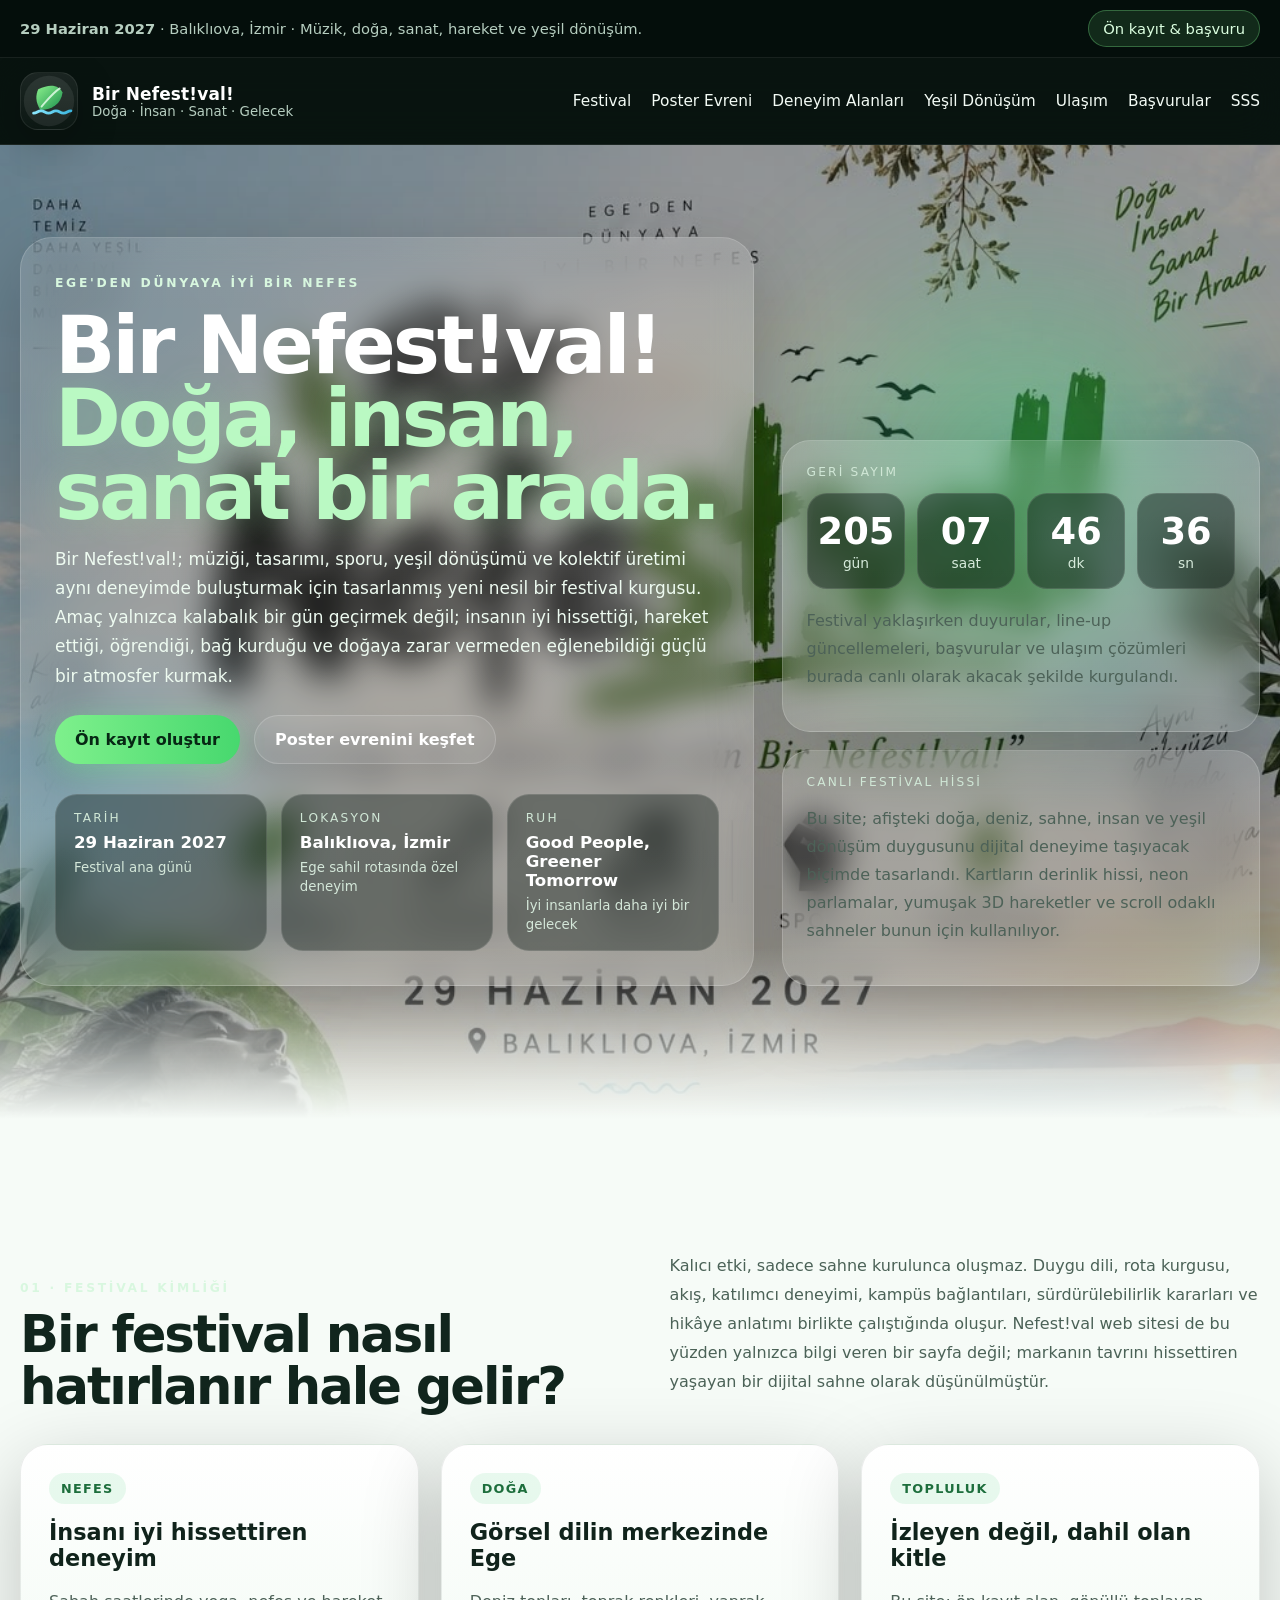
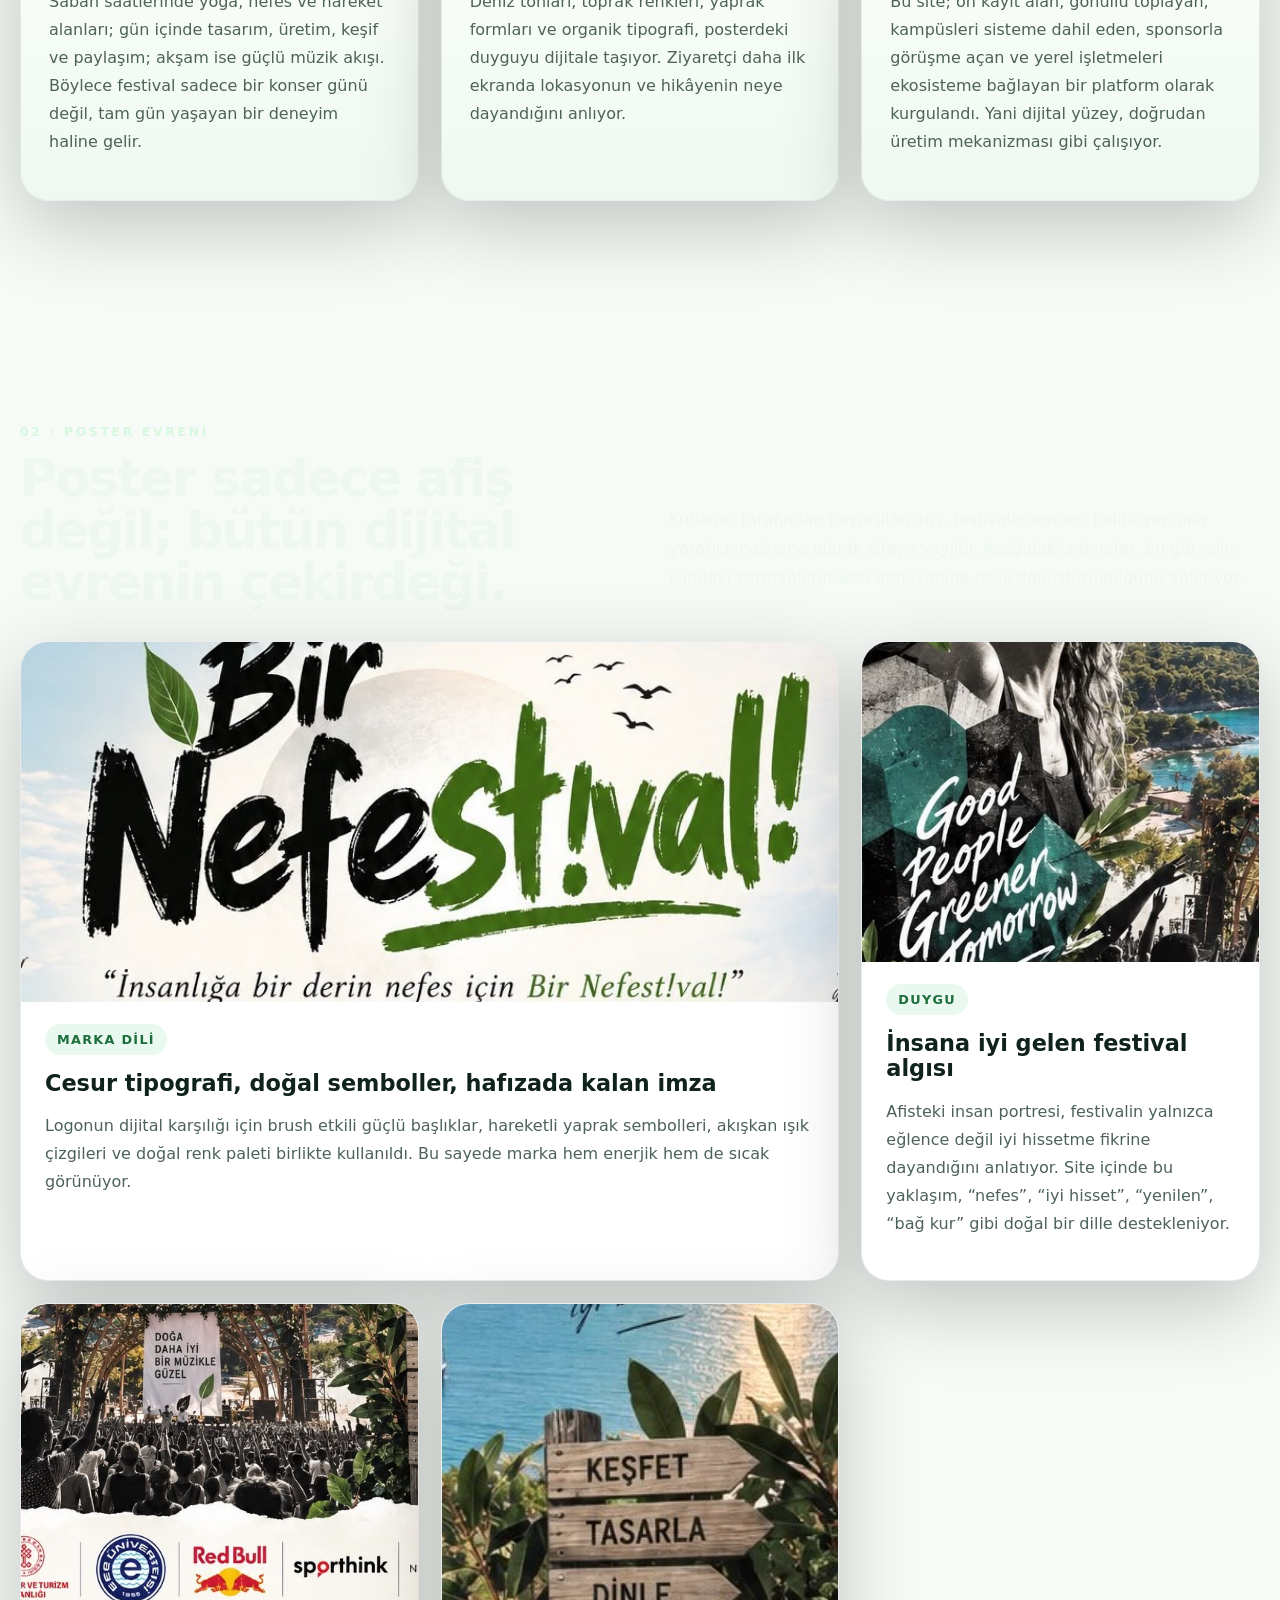
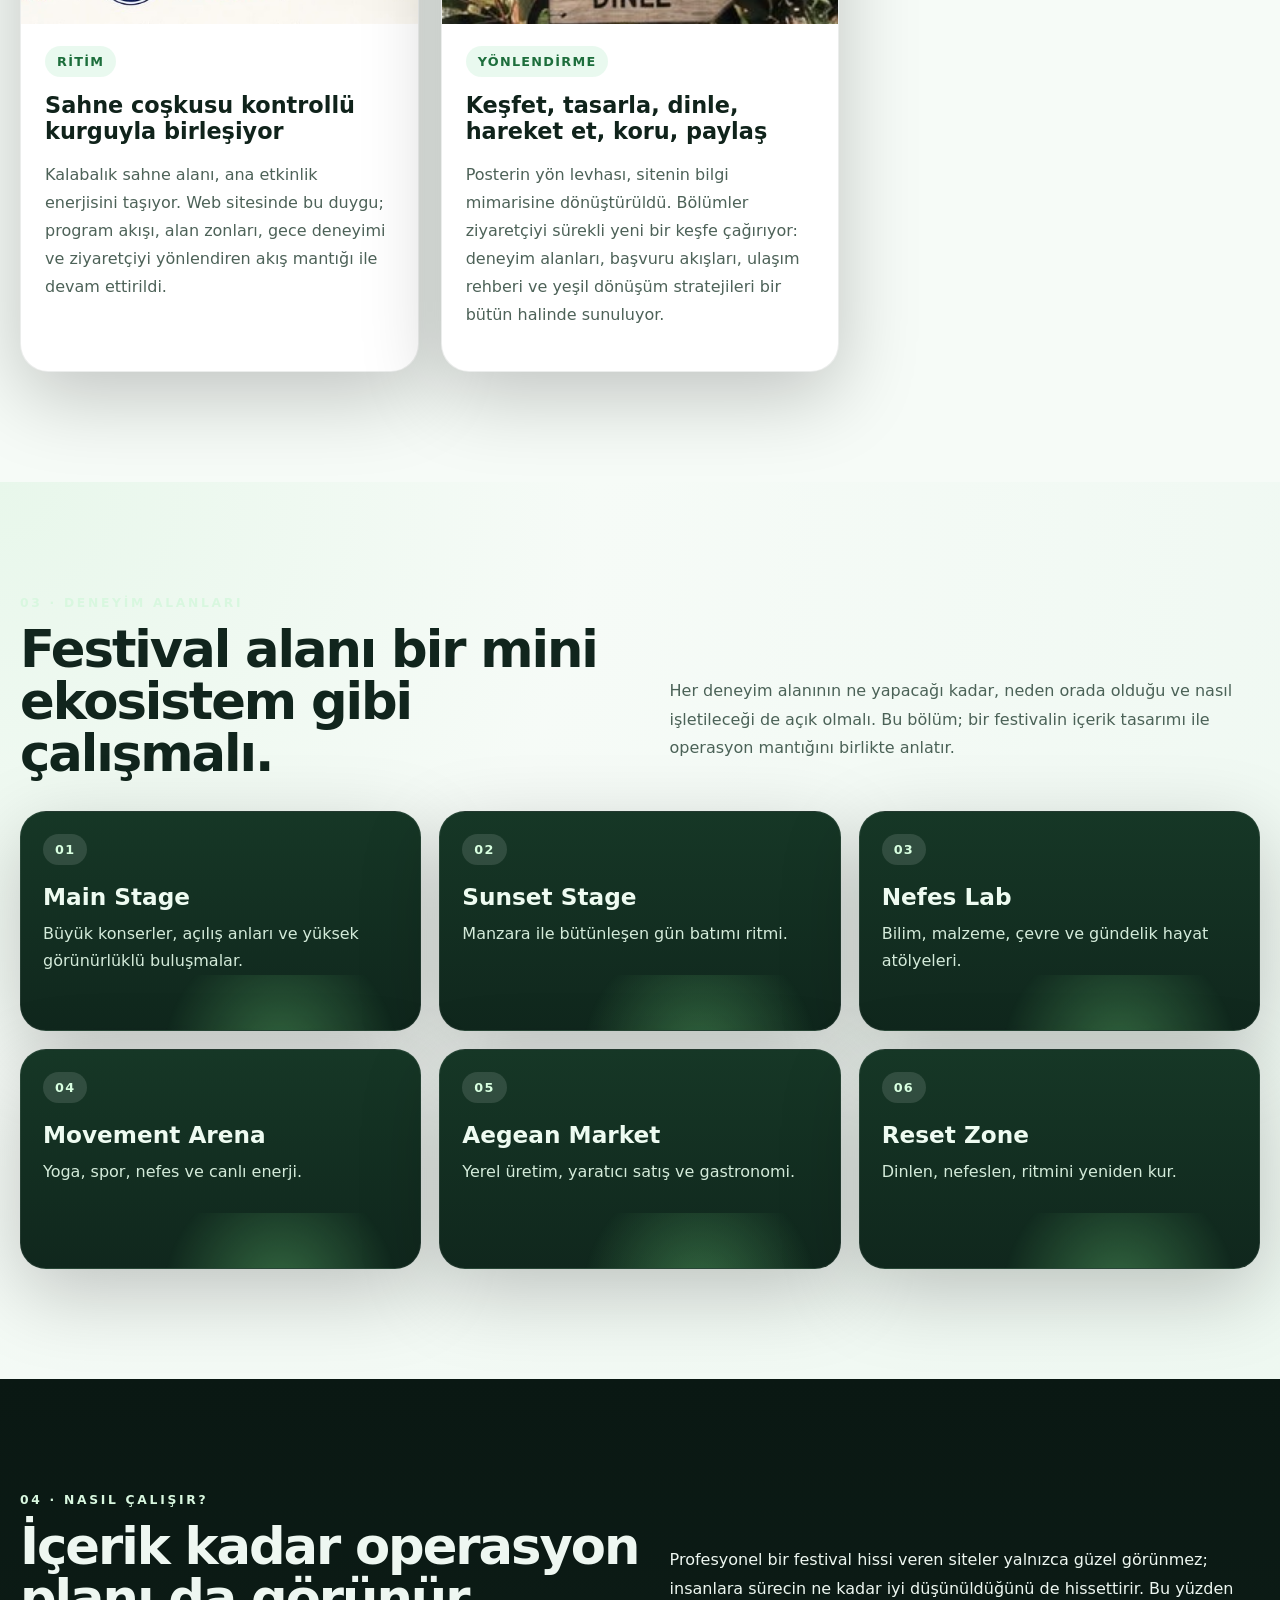
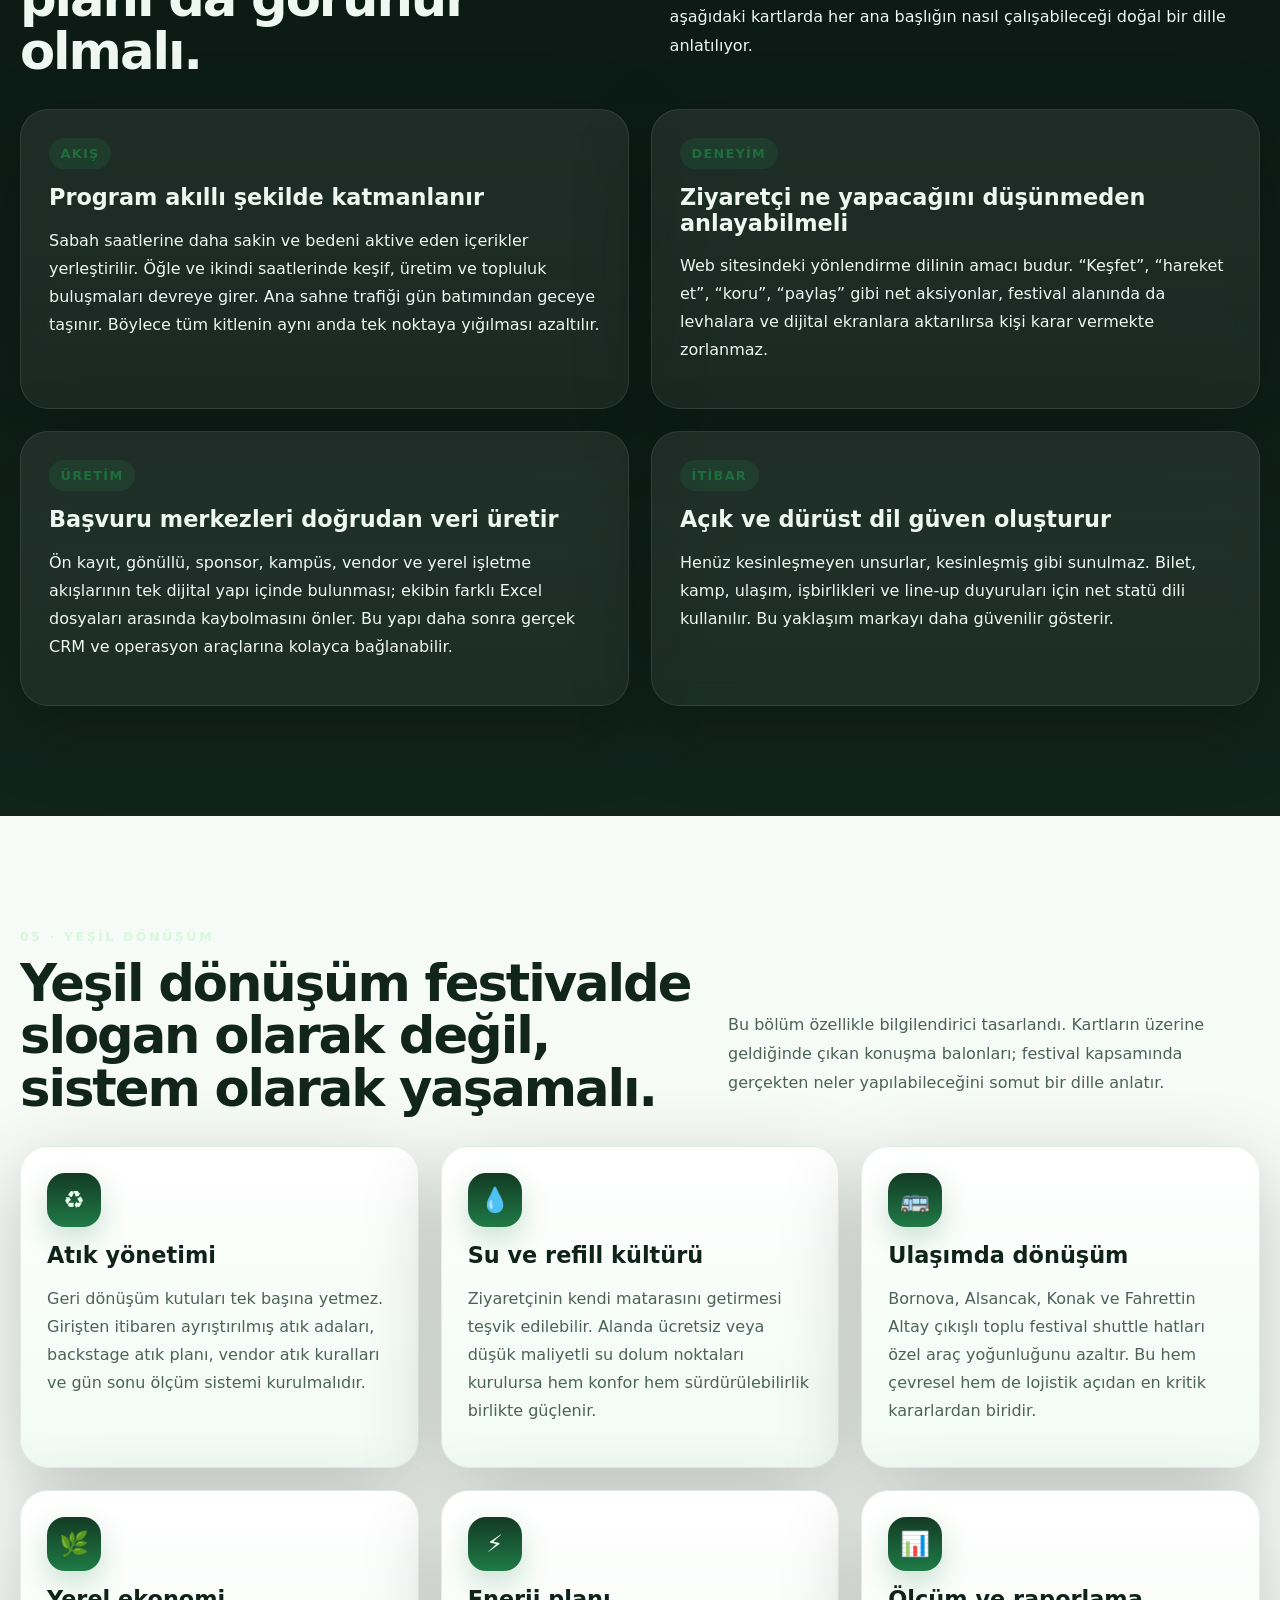
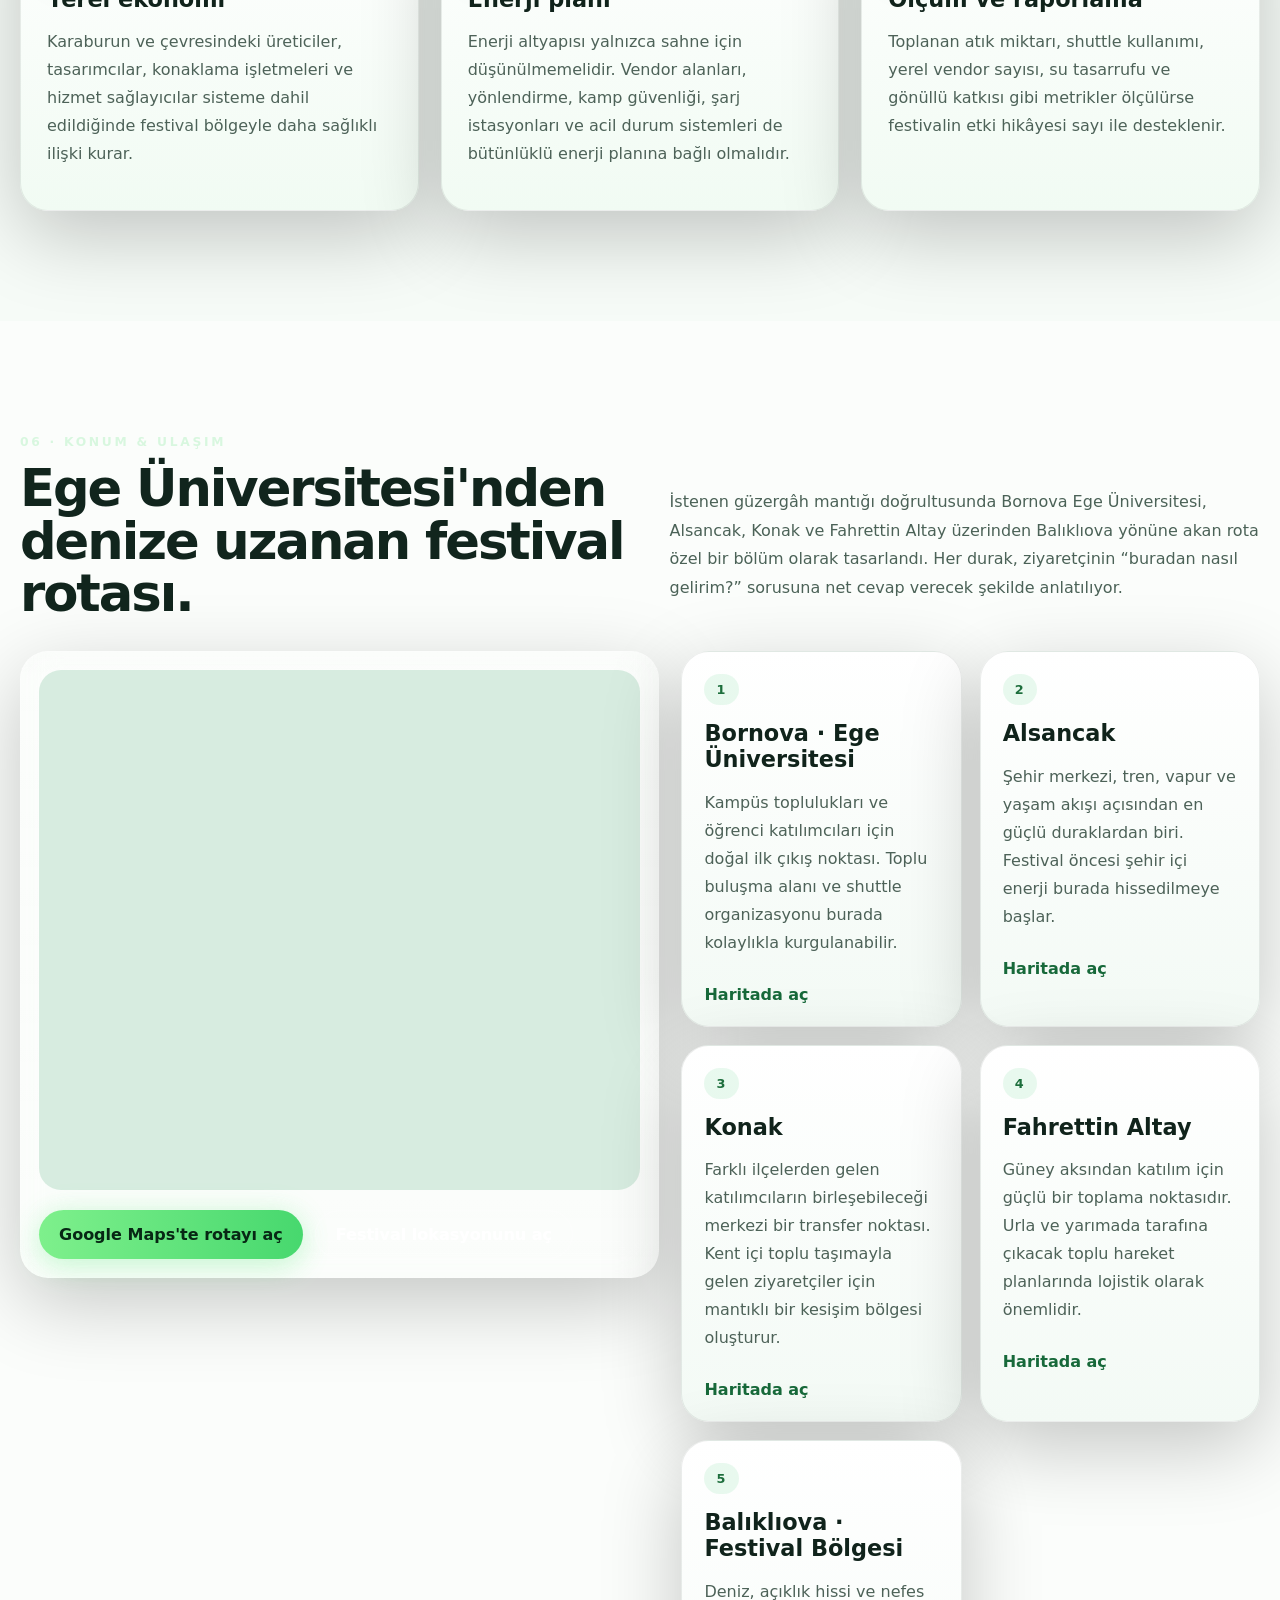
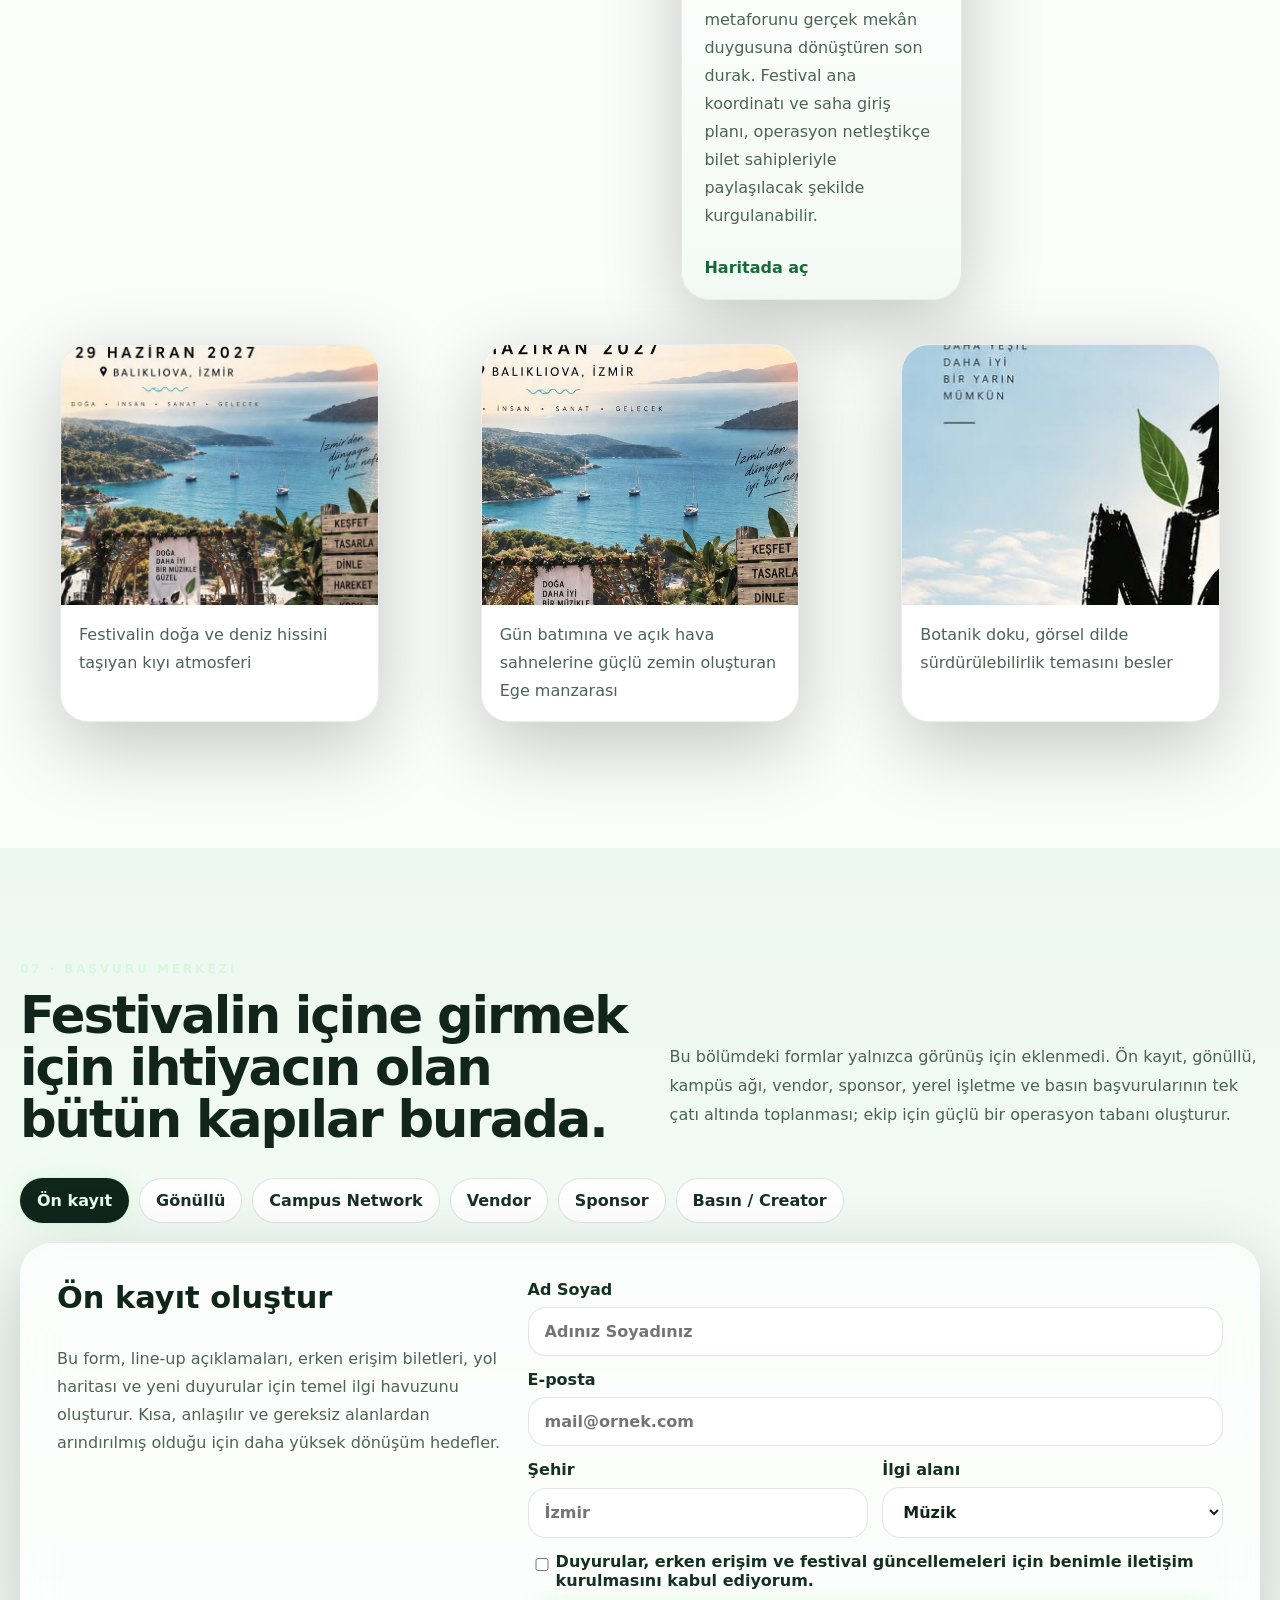
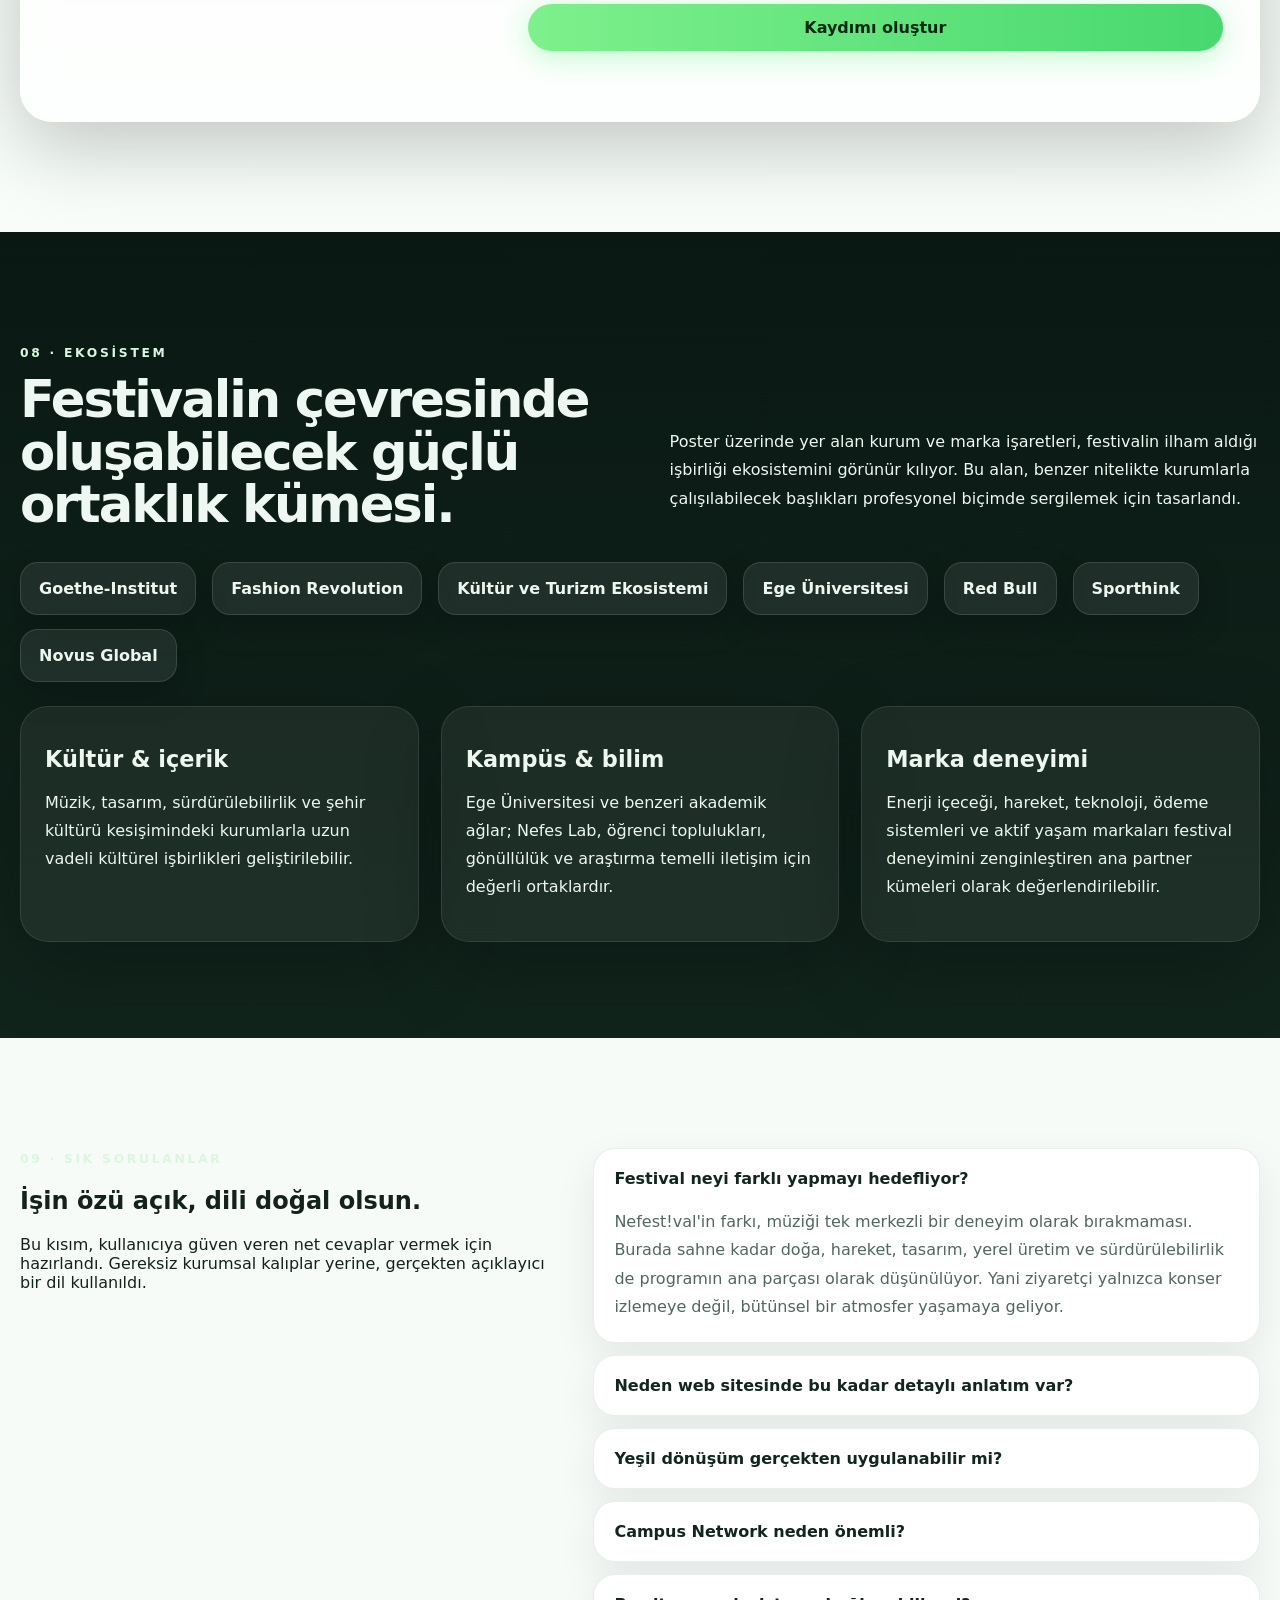
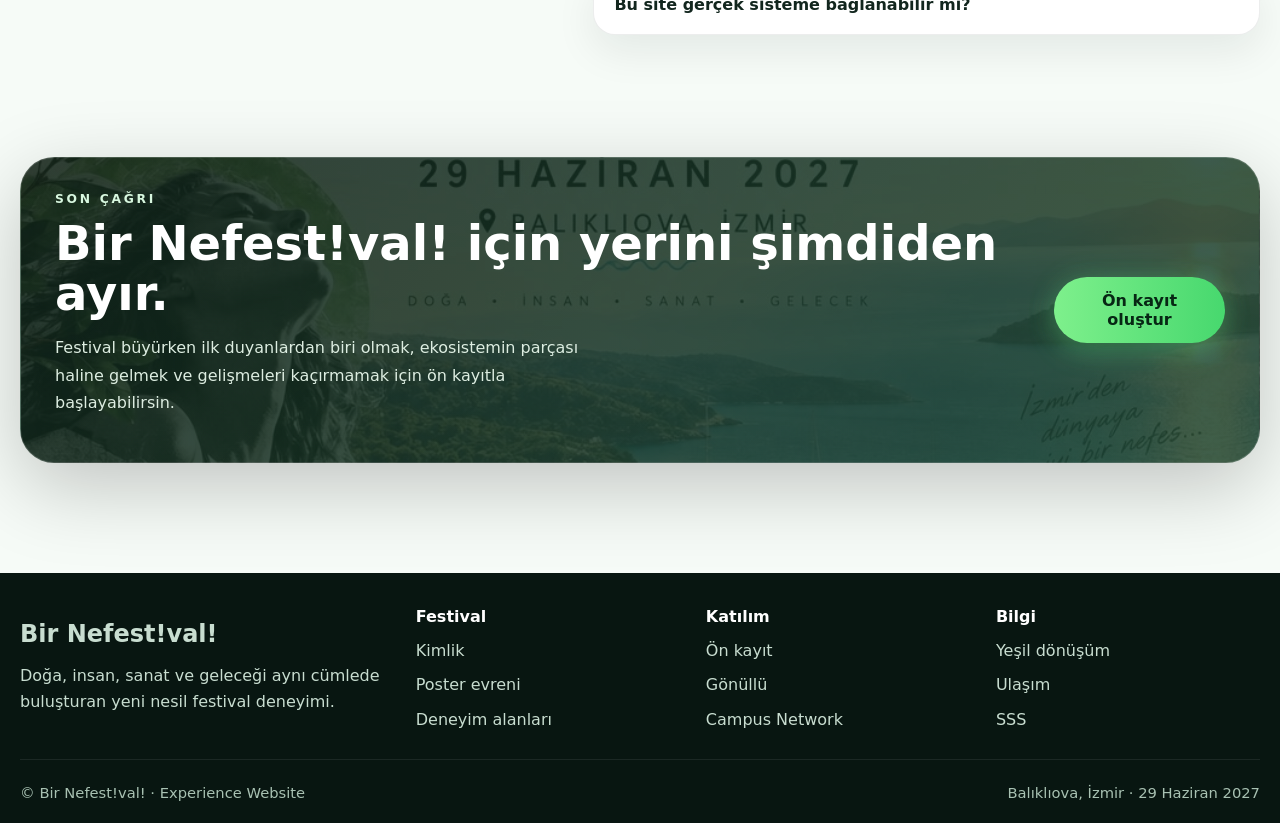
==== commit 0d4f714b: "Paylasim etiketlerini mutlak URL yap og:image ve og:url gorece yoldayken WhatsApp/X/LinkedIn onizlem" ====
--- a/index.html
+++ b/index.html
@@ -5,10 +5,19 @@
   <meta name="viewport" content="width=device-width, initial-scale=1" />
   <meta name="description" content="Bir Nefest!val! — müzik, doğa, tasarım, spor ve yeşil dönüşümü aynı festival deneyiminde bir araya getiren yeni nesil Ege festivali." />
   <meta name="theme-color" content="#0f241e" />
+  <link rel="canonical" href="https://nefestival.vercel.app/" />
+  <meta property="og:site_name" content="Bir Nefest!val!" />
+  <meta property="og:locale" content="tr_TR" />
   <meta property="og:title" content="Bir Nefest!val!" />
   <meta property="og:description" content="29 Haziran 2027 · Balıklıova, İzmir · Doğa, insan, sanat bir arada." />
   <meta property="og:type" content="website" />
-  <meta property="og:image" content="assets/poster.jpg" />
+  <meta property="og:url" content="https://nefestival.vercel.app/" />
+  <meta property="og:image" content="https://nefestival.vercel.app/assets/poster.jpg" />
+  <meta property="og:image:alt" content="Bir Nefest!val! festival posteri" />
+  <meta name="twitter:card" content="summary_large_image" />
+  <meta name="twitter:title" content="Bir Nefest!val!" />
+  <meta name="twitter:description" content="29 Haziran 2027 · Balıklıova, İzmir · Doğa, insan, sanat bir arada." />
+  <meta name="twitter:image" content="https://nefestival.vercel.app/assets/poster.jpg" />
   <title>Bir Nefest!val! — Official Experience Site</title>
   <link rel="icon" href="favicon.svg" type="image/svg+xml" />
   <link rel="manifest" href="manifest.webmanifest" />
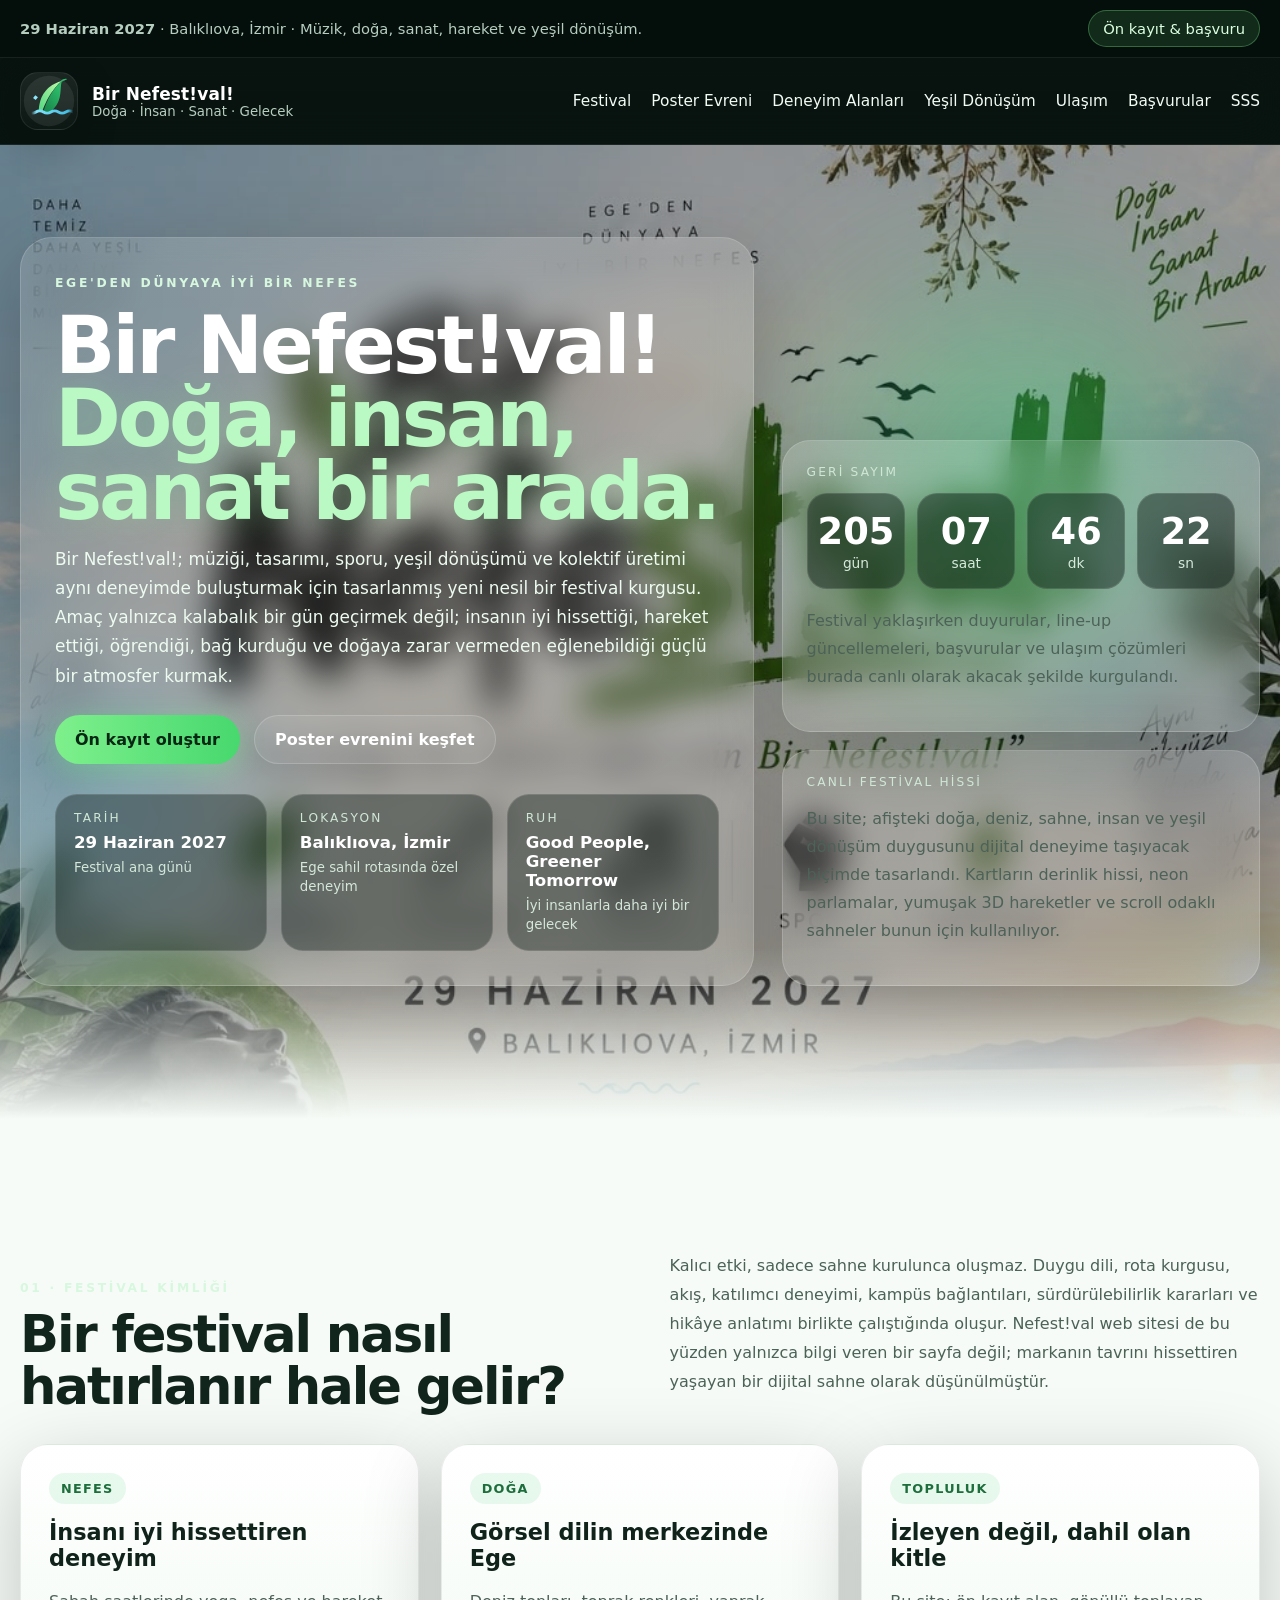
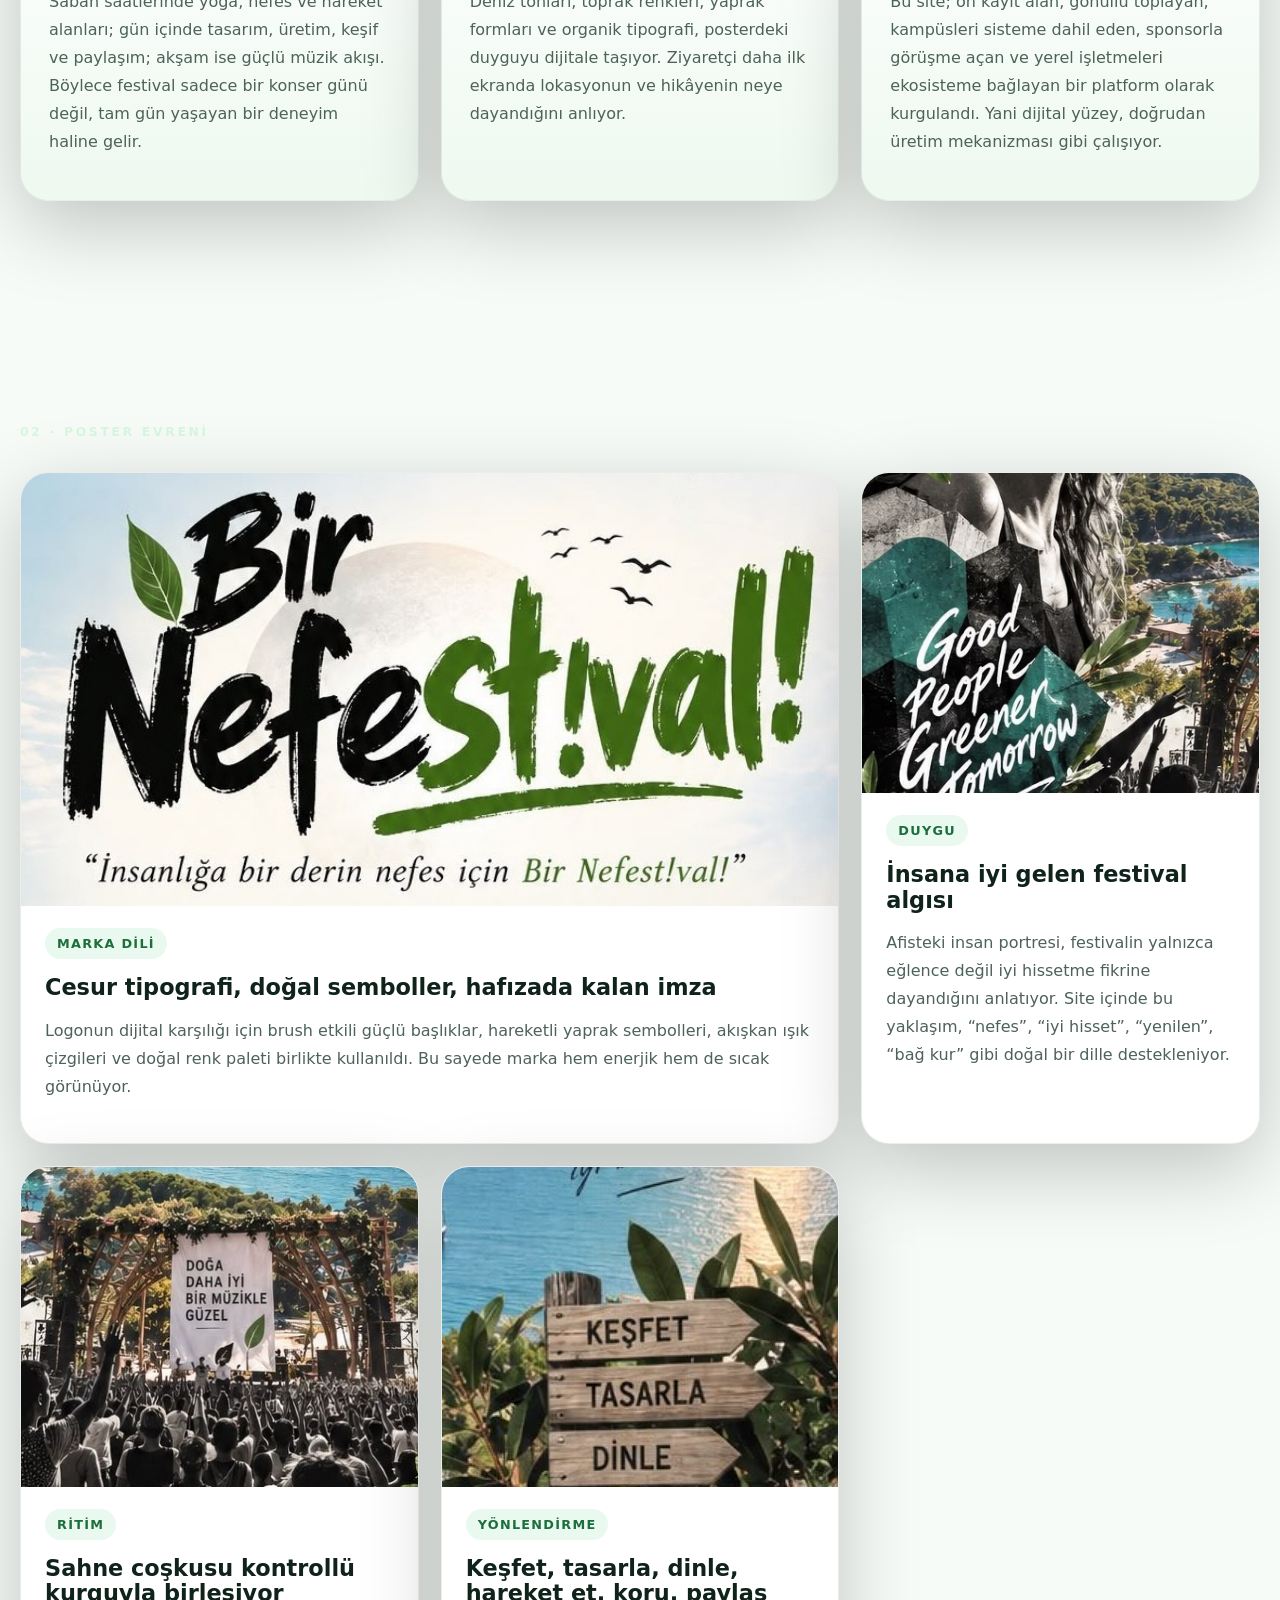
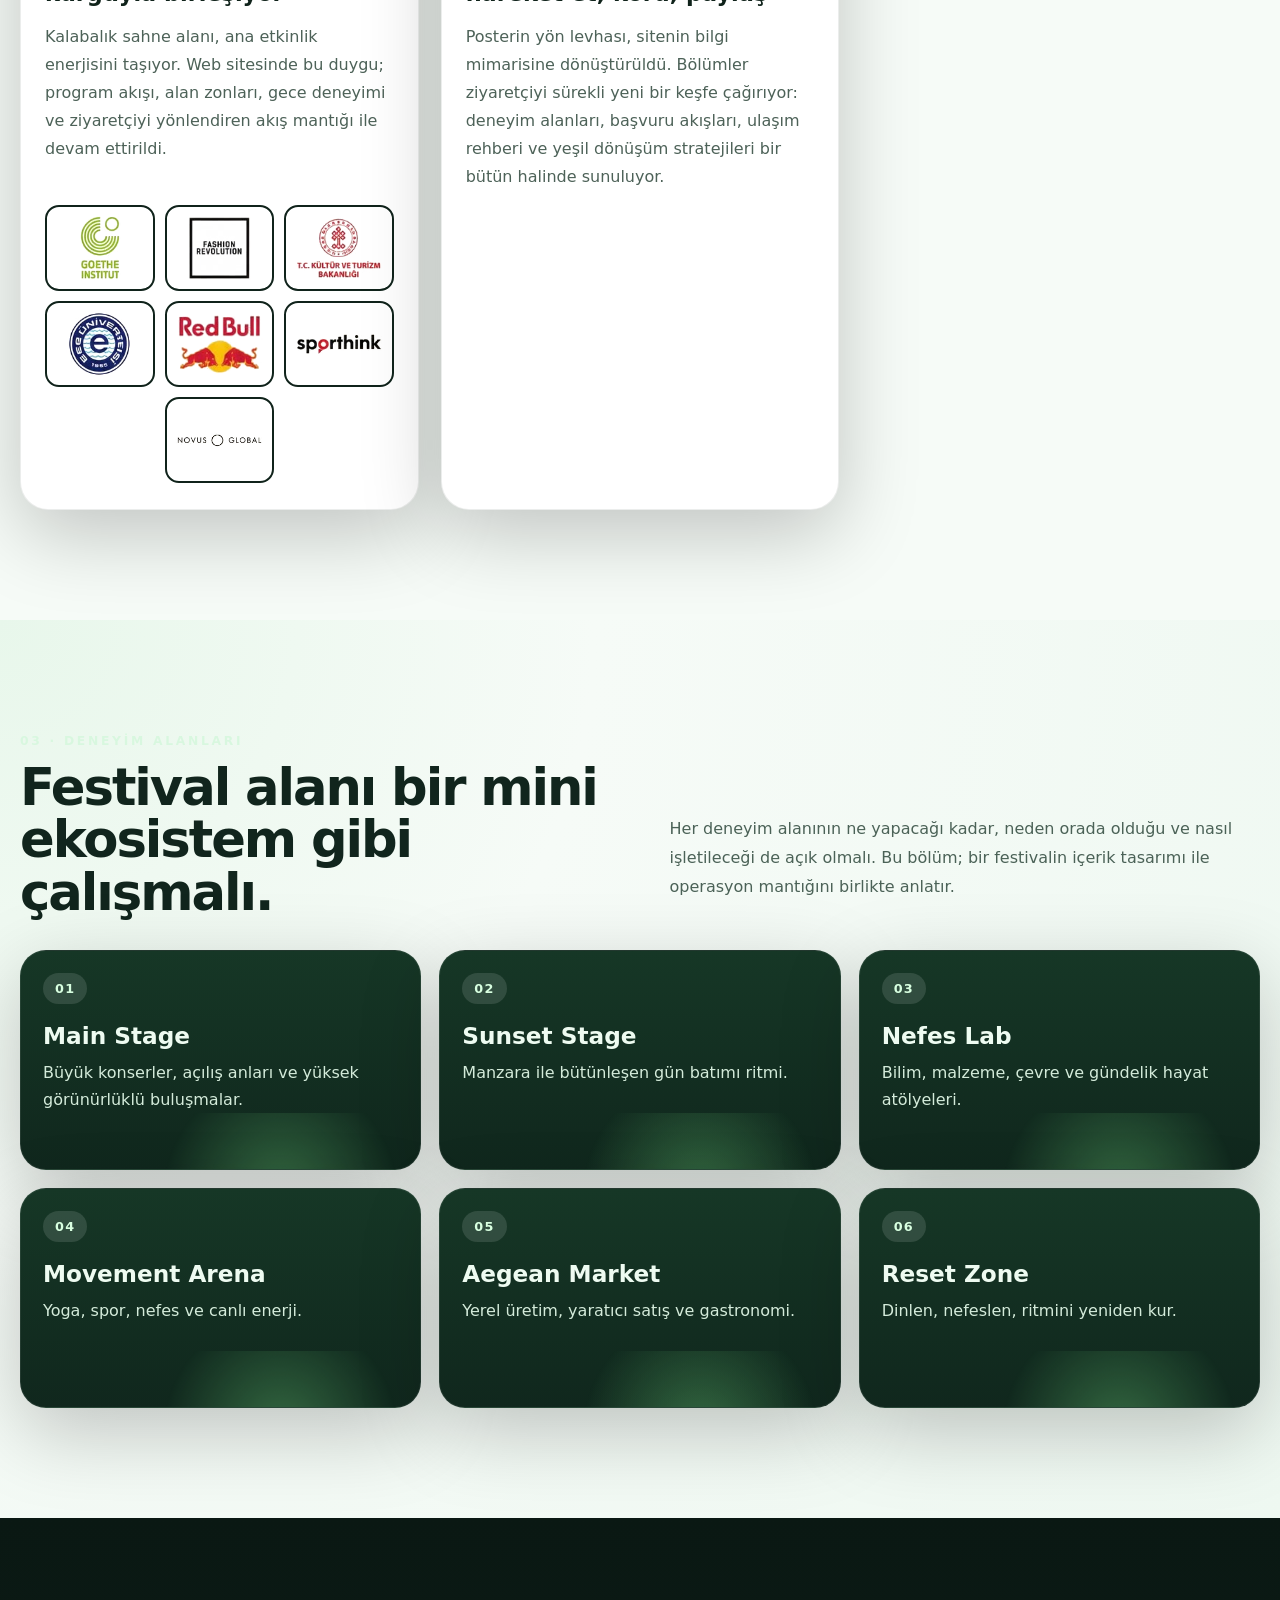
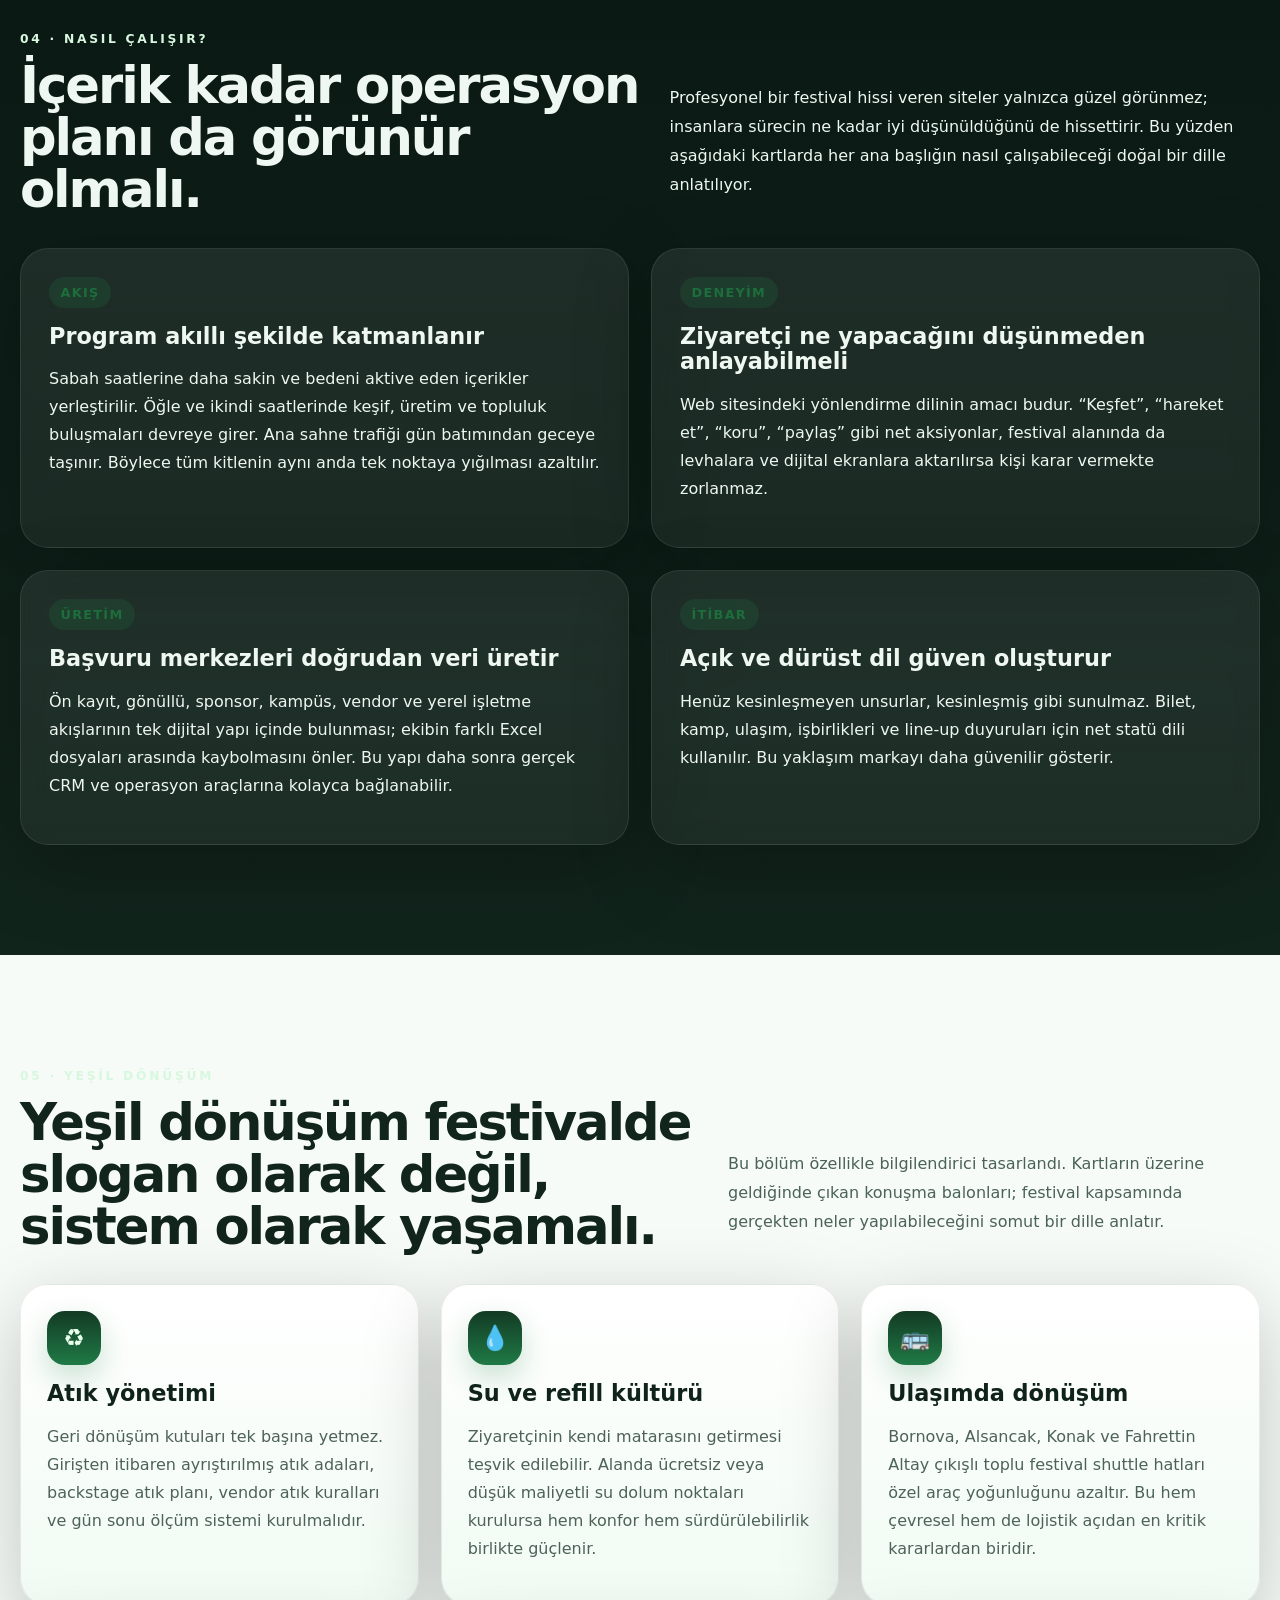
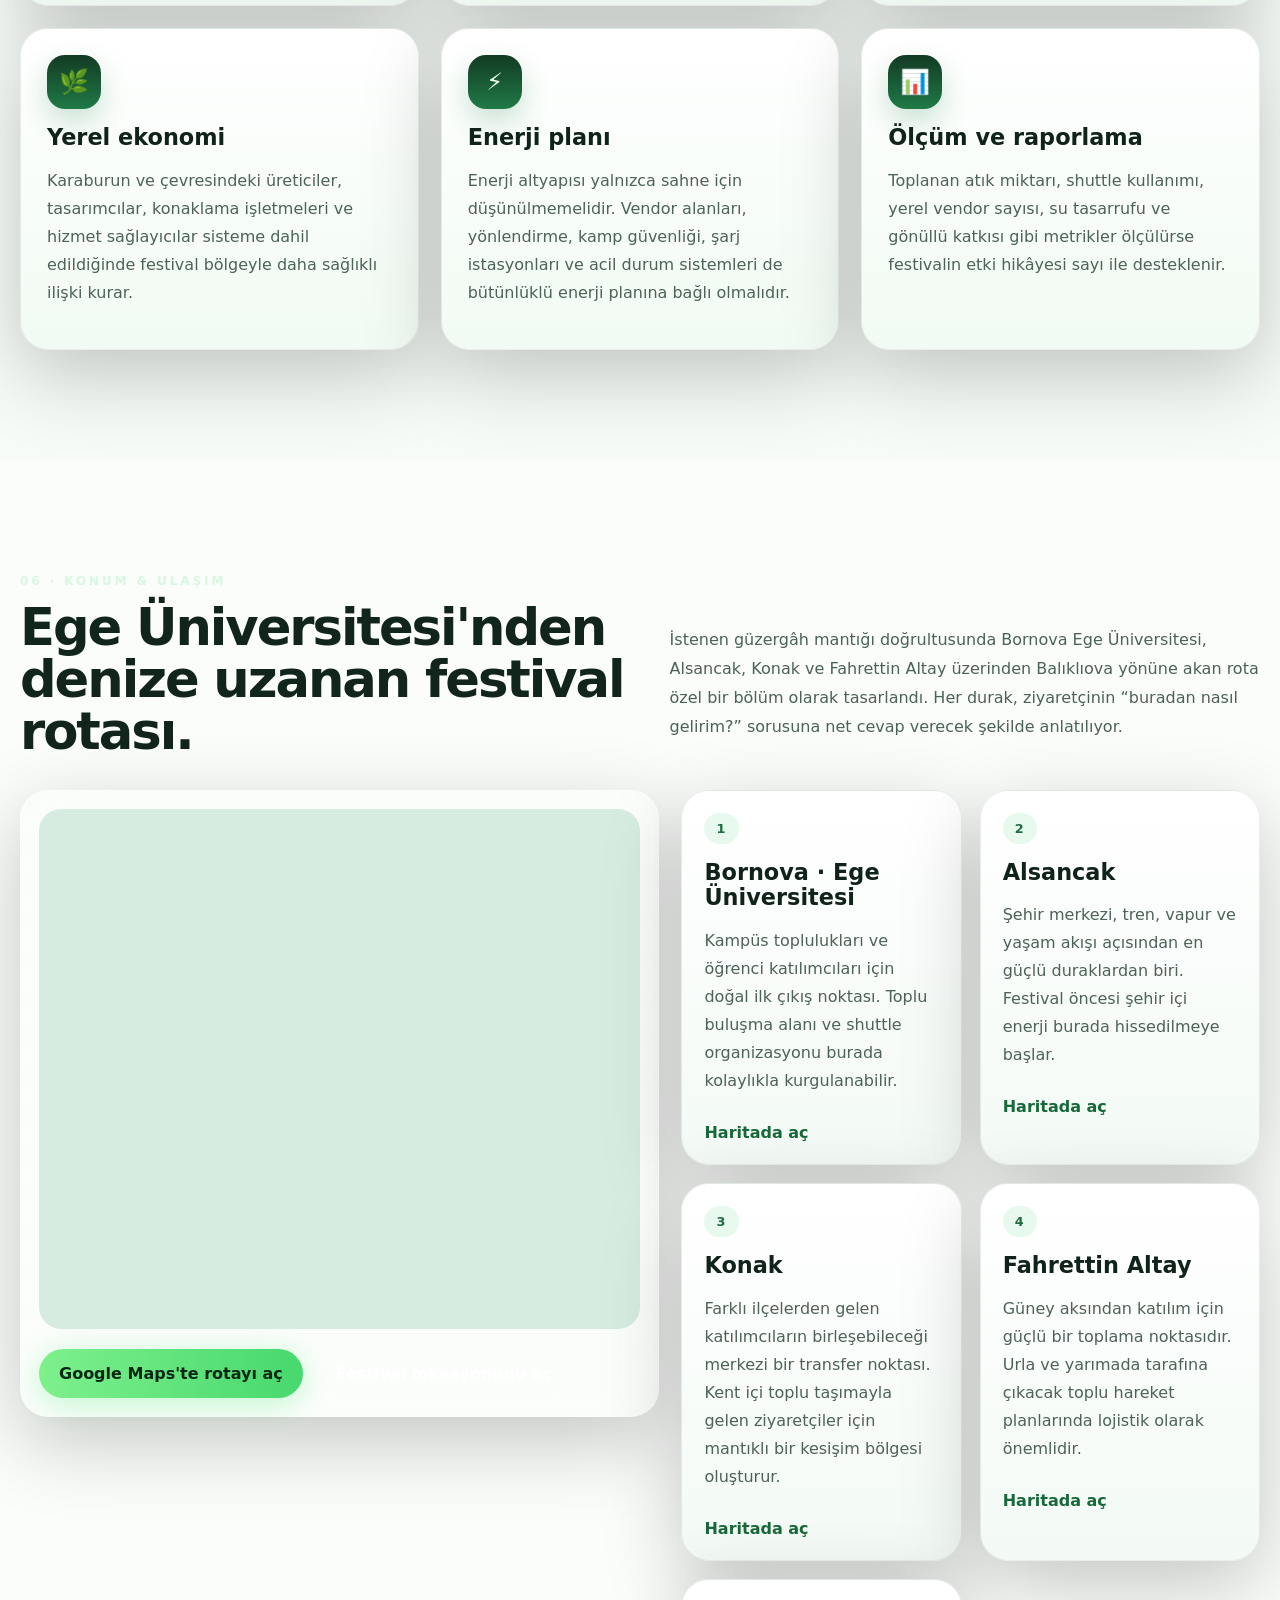
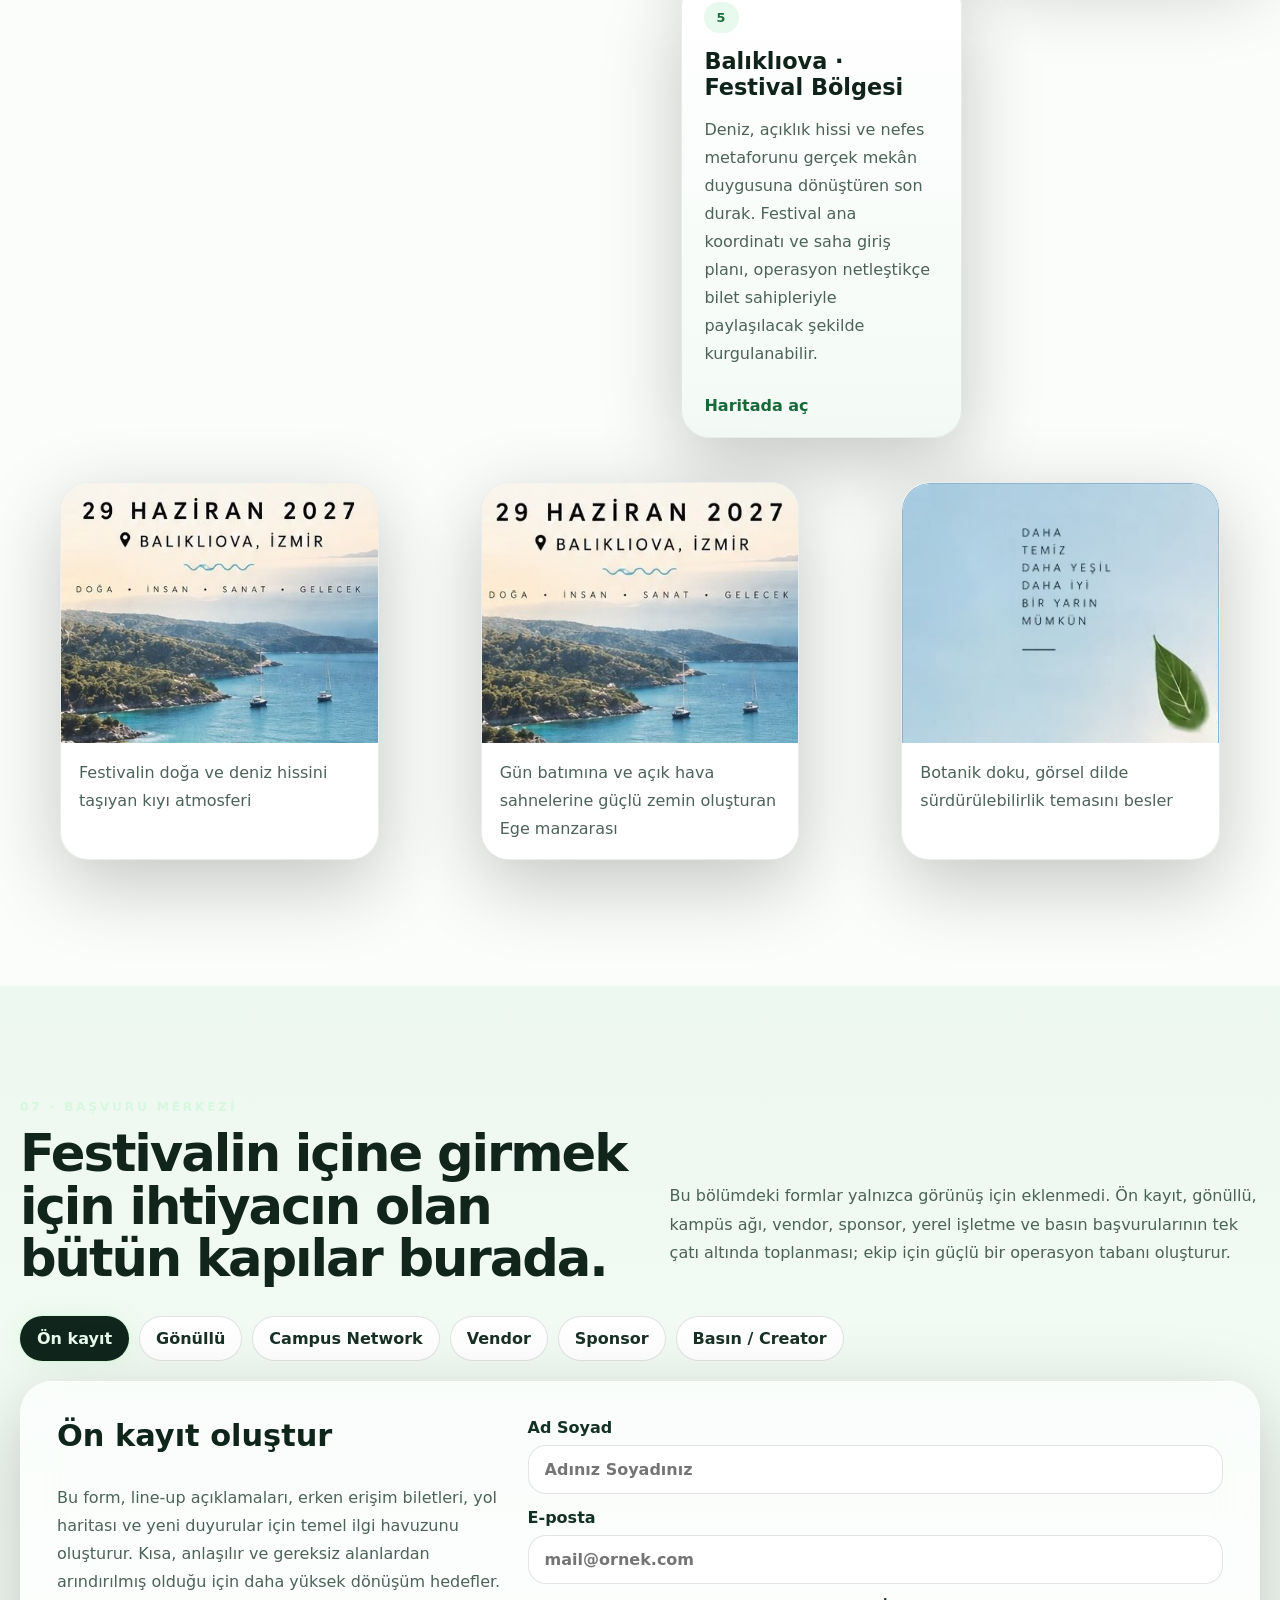
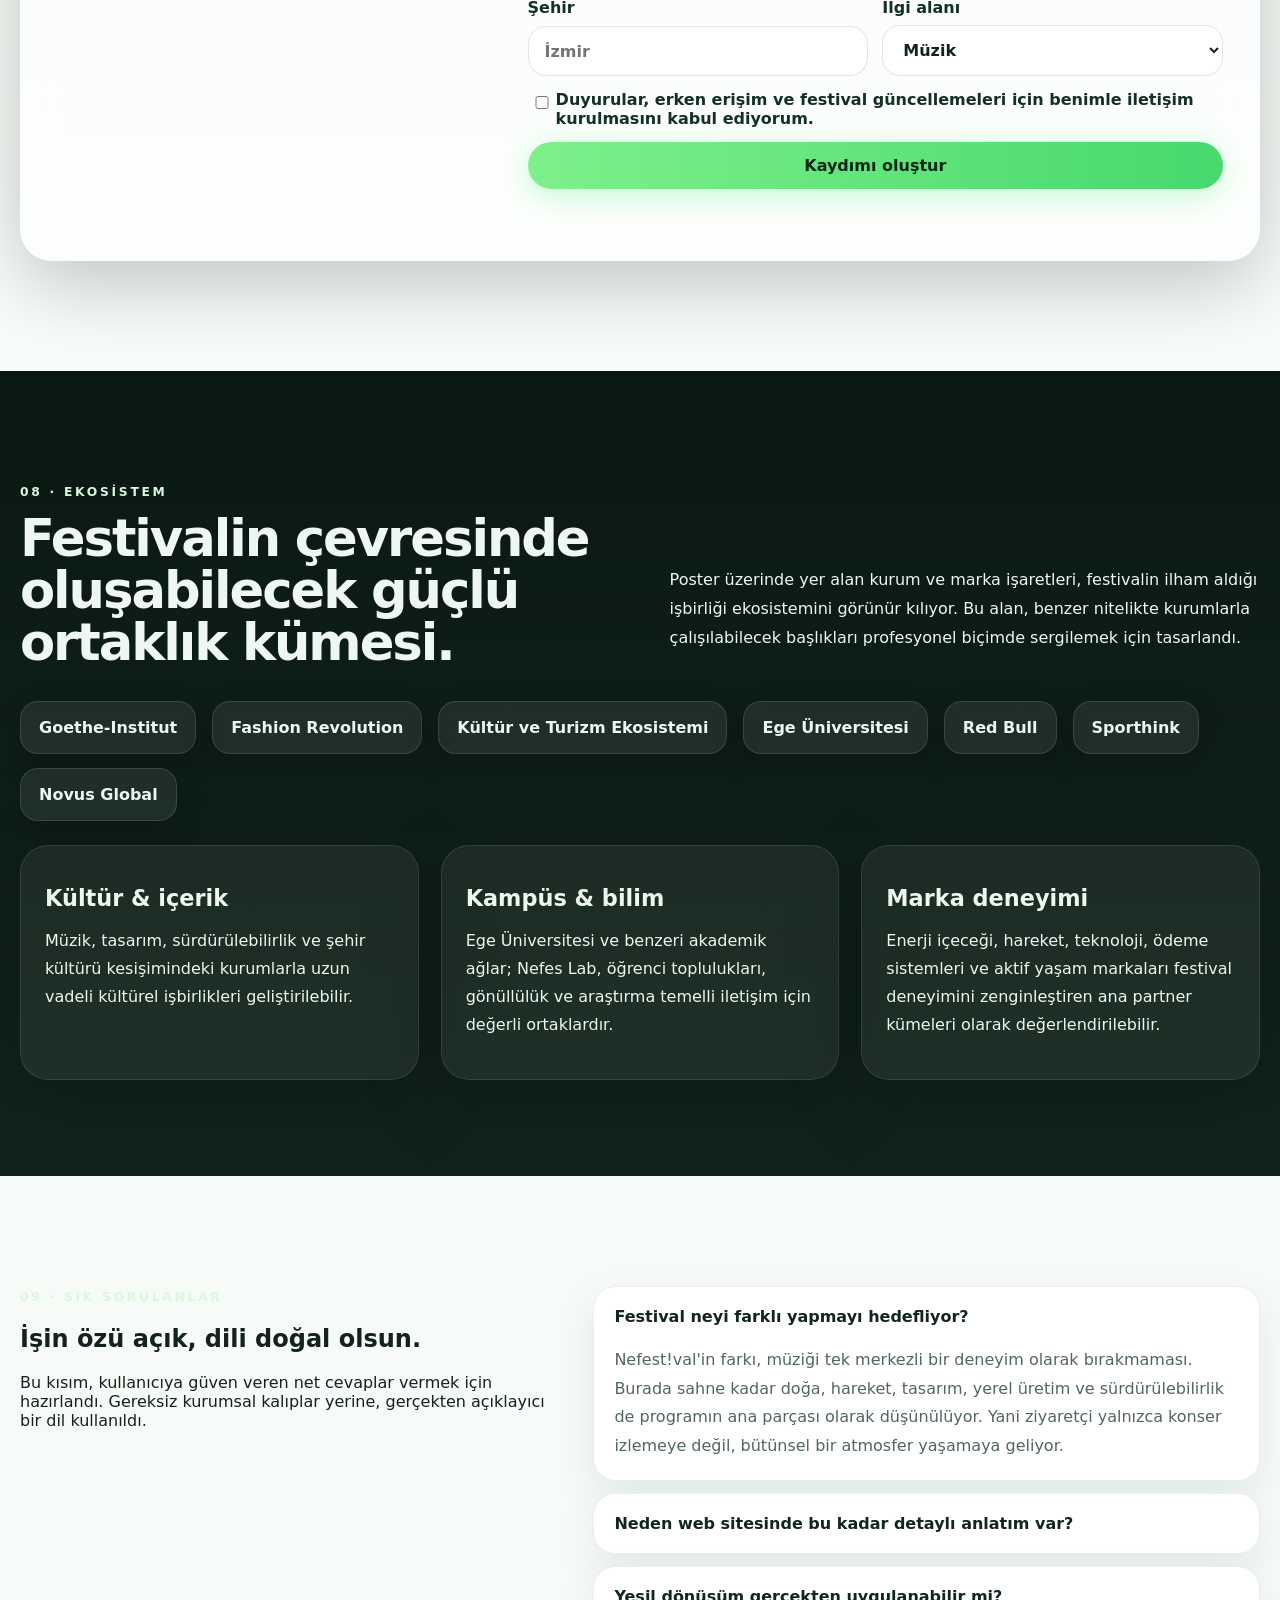
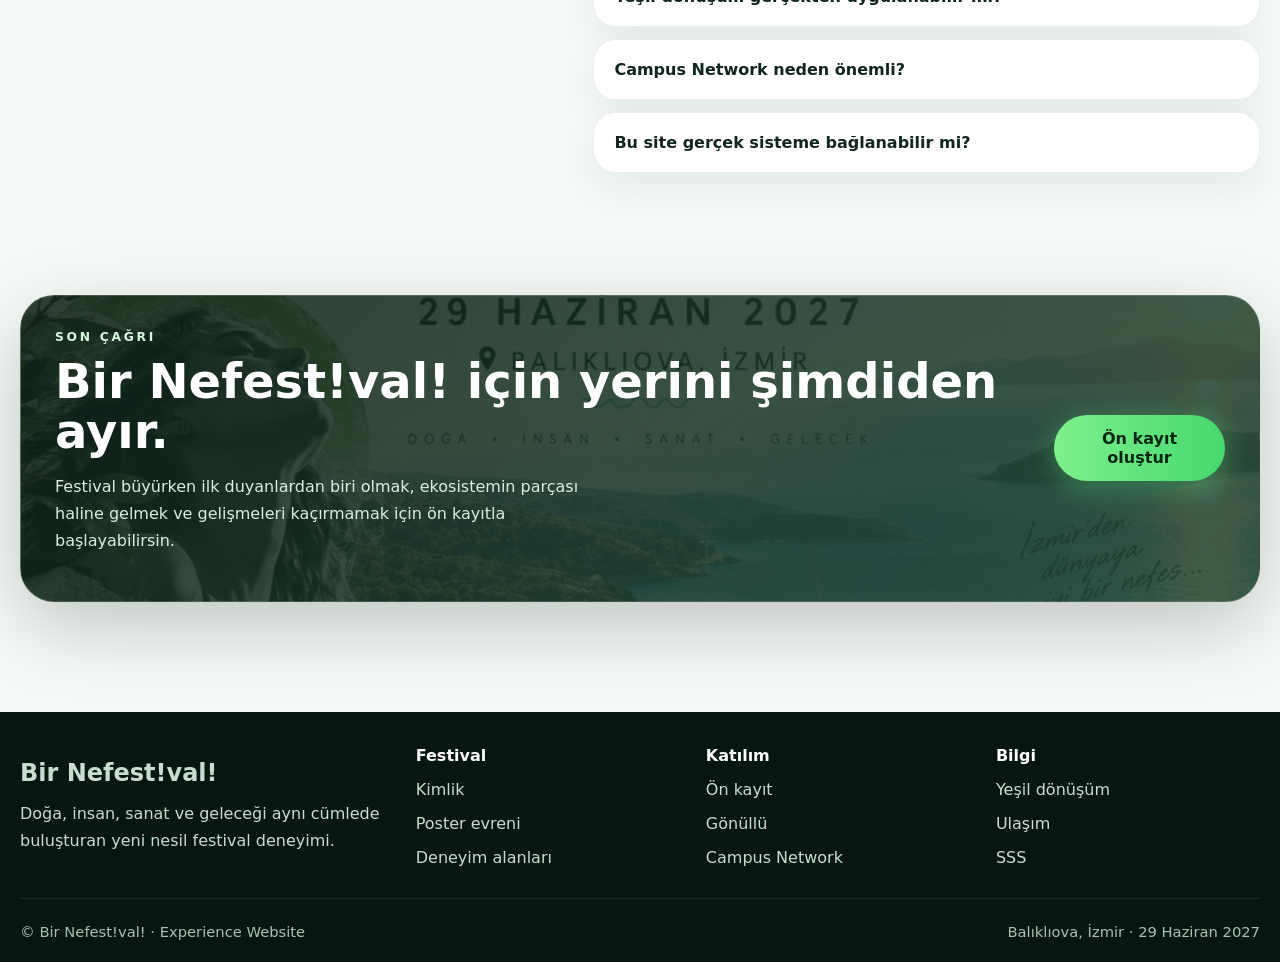
==== commit ebc7468f: "Bilet simulatoru, hat logosu ve afis bolumu duzenlemeleri - bilet-motoru.html: faz fiyatli bilet sat" ====
--- a/index.html
+++ b/index.html
@@ -37,21 +37,39 @@
     <div class="wrap header-inner">
       <a class="brand" href="#top" aria-label="Bir Nefest!val! ana sayfa">
         <span class="brand-symbol" aria-hidden="true">
-          <svg viewBox="0 0 120 120" role="img" aria-hidden="true">
+          <svg viewBox="0 0 120 120" aria-hidden="true">
             <defs>
-              <linearGradient id="leafGrad" x1="0" y1="0" x2="1" y2="1">
-                <stop offset="0%" stop-color="#8bf18d" />
-                <stop offset="100%" stop-color="#1c8f4d" />
+              <linearGradient id="nf-leafLight" x1="0" y1="1" x2=".8" y2="0">
+                <stop offset="0" stop-color="#3ccf78"/><stop offset="1" stop-color="#b4f7a6"/>
               </linearGradient>
-              <linearGradient id="waveGrad" x1="0" y1="0" x2="1" y2="0">
-                <stop offset="0%" stop-color="#8ce8ff" />
-                <stop offset="100%" stop-color="#3bb6df" />
+              <linearGradient id="nf-leafDeep" x1="0" y1="1" x2=".6" y2="0">
+                <stop offset="0" stop-color="#0d6a39"/><stop offset="1" stop-color="#2dbb6a"/>
               </linearGradient>
+              <linearGradient id="nf-waveGrad" gradientUnits="userSpaceOnUse" x1="24" y1="0" x2="110" y2="0">
+                <stop offset="0" stop-color="#8ce8ff"/><stop offset="1" stop-color="#3bb6df"/>
+              </linearGradient>
+              <linearGradient id="nf-fade" gradientUnits="userSpaceOnUse" x1="22" y1="0" x2="112" y2="0">
+                <stop offset="0" stop-color="#000"/><stop offset=".12" stop-color="#fff"/>
+                <stop offset=".88" stop-color="#fff"/><stop offset="1" stop-color="#000"/>
+              </linearGradient>
+              <clipPath id="nf-above"><path d="M-37 -20V86c8 0 8-5 16-5s8 5 16 5s8-5 16-5s8 5 16 5s8-5 16-5s8 5 16 5s8-5 16-5s8 5 16 5s8-5 16-5s8 5 16 5s8-5 16-5s8 5 16 5V-20Z"><animateTransform attributeName="transform" type="translate" from="0 0" to="32 0" dur="4s" repeatCount="indefinite"/></path></clipPath>
+              <mask id="nf-fadeMask" maskUnits="userSpaceOnUse" x="0" y="0" width="120" height="120">
+                <rect x="0" y="66" width="120" height="30" fill="url(#nf-fade)"/>
+              </mask>
+              <mask id="nf-waveMask" maskUnits="userSpaceOnUse" x="0" y="0" width="120" height="120">
+                <g mask="url(#nf-fadeMask)">
+                  <path class="wave" d="M-37 86c8 0 8-5 16-5s8 5 16 5s8-5 16-5s8 5 16 5s8-5 16-5s8 5 16 5s8-5 16-5s8 5 16 5s8-5 16-5s8 5 16 5s8-5 16-5s8 5 16 5" stroke="#fff" stroke-width="6" fill="none" stroke-linecap="round"><animateTransform attributeName="transform" type="translate" from="0 0" to="32 0" dur="4s" repeatCount="indefinite"/></path>
+                </g>
+              </mask>
             </defs>
-            <circle cx="60" cy="60" r="54" fill="rgba(255,255,255,.08)" class="orb"></circle>
-            <path class="leaf" d="M37 35c26-14 46-8 52 7-3 25-24 38-48 37-10-17-10-31-4-44z" fill="url(#leafGrad)"></path>
-            <path class="vein" d="M44 72c15-17 25-30 39-39" stroke="#eaffef" stroke-width="4" fill="none" stroke-linecap="round"></path>
-            <path class="wave" d="M27 86c8 0 8-5 16-5s8 5 16 5 8-5 16-5 8 5 16 5 8-5 16-5" stroke="url(#waveGrad)" stroke-width="6" fill="none" stroke-linecap="round"></path>
+            <circle class="orb" cx="60" cy="60" r="54" fill="rgba(255,255,255,.08)"/>
+            <g clip-path="url(#nf-above)">
+              <path d="M38.1 111.7C38.1 110.9 38.2 108.3 38.2 106.5C38.2 104.7 38.1 102.9 38.0 101.0C37.9 99.1 37.8 97.2 37.8 95.2C37.7 93.3 37.7 91.3 37.7 89.3C37.7 87.3 37.7 85.2 37.8 83.2C37.9 81.1 38.0 79.0 38.2 76.9C38.4 74.8 38.6 72.6 38.9 70.5C39.3 68.4 39.7 66.3 40.2 64.1C40.7 62.0 41.3 59.9 42.0 57.8C42.7 55.7 43.5 53.6 44.4 51.6C45.3 49.6 46.4 47.6 47.5 45.6C48.7 43.7 50.0 41.8 51.4 40.0C52.8 38.2 54.3 36.4 55.9 34.8C57.5 33.1 59.3 31.6 61.1 30.1C63.0 28.6 65.0 27.2 67.0 25.9C69.0 24.6 71.2 23.5 73.3 22.4C75.5 21.3 77.8 20.3 80.1 19.4C82.3 18.5 86.6 16.6 87.0 17.0C87.4 17.4 83.8 20.0 82.3 21.6C80.7 23.1 79.2 24.7 77.8 26.3C76.3 27.9 74.9 29.5 73.6 31.2C72.2 32.8 70.9 34.5 69.6 36.2C68.3 37.9 67.1 39.7 65.9 41.4C64.7 43.2 63.5 44.9 62.4 46.7C61.3 48.5 60.2 50.3 59.1 52.1C58.1 53.9 57.1 55.7 56.1 57.5C55.2 59.4 54.3 61.2 53.4 63.0C52.5 64.9 51.6 66.7 50.8 68.6C50.0 70.4 49.2 72.3 48.5 74.1C47.8 76.0 47.1 77.8 46.4 79.7C45.7 81.5 45.1 83.4 44.5 85.2C43.9 87.0 43.4 88.8 42.8 90.7C42.3 92.5 41.8 94.3 41.4 96.1C40.9 97.9 40.5 99.6 40.1 101.4C39.7 103.2 39.3 104.9 39.0 106.6C38.7 108.4 38.3 110.9 38.1 111.7Z" fill="url(#nf-leafLight)"/>
+              <path d="M41.9 112.3C42.0 111.4 42.3 108.9 42.5 107.2C42.8 105.5 43.0 103.8 43.3 102.1C43.6 100.3 44.0 98.5 44.3 96.8C44.7 95.0 45.1 93.2 45.6 91.4C46.0 89.6 46.5 87.8 47.0 85.9C47.5 84.1 48.0 82.3 48.6 80.4C49.2 78.6 49.8 76.7 50.5 74.9C51.1 73.0 51.8 71.1 52.6 69.3C53.3 67.4 54.1 65.6 54.9 63.7C55.7 61.9 56.5 60.0 57.4 58.2C58.3 56.3 59.2 54.5 60.2 52.7C61.2 50.8 62.2 49.0 63.2 47.2C64.3 45.4 65.4 43.6 66.5 41.9C67.7 40.1 68.9 38.3 70.1 36.6C71.3 34.9 72.6 33.2 73.9 31.5C75.2 29.8 76.6 28.1 78.0 26.5C79.4 24.8 80.8 23.2 82.3 21.6C83.8 20.1 86.4 16.4 87.0 17.0C87.6 17.6 86.2 22.5 85.9 25.1C85.7 27.8 85.5 30.4 85.2 32.9C85.0 35.3 84.9 37.8 84.6 40.1C84.4 42.4 84.2 44.6 83.9 46.7C83.6 48.8 83.2 50.8 82.8 52.7C82.3 54.6 81.8 56.4 81.2 58.1C80.6 59.9 80.0 61.6 79.2 63.2C78.4 64.8 77.5 66.3 76.6 67.8C75.6 69.3 74.6 70.8 73.5 72.3C72.4 73.7 71.2 75.1 70.0 76.5C68.7 77.9 67.4 79.3 66.1 80.7C64.8 82.1 63.4 83.5 62.1 85.0C60.7 86.4 59.3 87.8 58.0 89.2C56.6 90.7 55.3 92.1 54.0 93.6C52.7 95.1 51.4 96.6 50.2 98.1C49.0 99.6 47.8 101.2 46.8 102.7C45.7 104.3 44.7 105.9 43.9 107.4C43.1 109.0 42.2 111.5 41.9 112.3Z" fill="url(#nf-leafDeep)"/>
+              <path d="M85.0 17.1C89.6 12.4 96.2 11.5 98.8 13.5C96.0 14.9 91.1 16.7 87.0 19.2Z" fill="#2dbb6a"/>
+            </g>
+            <path d="M25.9 53.4L30.7 47.6L36.3 52.2L31.5 58.0Z" fill="#8ce8ff"/>
+            <rect x="0" y="66" width="120" height="30" fill="url(#nf-waveGrad)" mask="url(#nf-waveMask)"/>
           </svg>
         </span>
         <span class="brand-copy">
@@ -164,13 +182,11 @@
         <div class="section-head light">
           <div>
             <span class="eyebrow">02 · POSTER EVRENİ</span>
-            <h2>Poster sadece afiş değil; bütün dijital evrenin çekirdeği.</h2>
-          </div>
-          <p>Kullanıcı tarafından paylaşılan afiş, festivalin tonunu belirleyen ana yaratıcı malzeme olarak siteye yayıldı. Aşağıdaki sahneler, bu görselin içindeki katmanların web deneyimine nasıl dönüştürüldüğünü anlatıyor.</p>
+          </div>
         </div>
         <div class="story-grid">
           <article class="story-card wide tilt-card reveal">
-            <img src="assets/logo-area.jpg" alt="Bir Nefest!val! yazı karakteri ve afiş detayları" />
+            <img src="assets/logo-area-full.jpg" width="755" height="400" alt="Bir Nefest!val! logosu ve “İnsanlığa bir derin nefes için Bir Nefest!val!” sloganı" />
             <div class="story-copy">
               <span class="story-tag">MARKA DİLİ</span>
               <h3>Cesur tipografi, doğal semboller, hafızada kalan imza</h3>
@@ -186,12 +202,21 @@
             </div>
           </article>
           <article class="story-card tilt-card reveal">
-            <img src="assets/crowd.jpg" alt="Kalabalık ve ana sahne detayı" />
+            <img src="assets/stage.jpg" width="400" height="322" alt="Kalabalık ve ana sahne detayı" />
             <div class="story-copy">
               <span class="story-tag">RİTİM</span>
               <h3>Sahne coşkusu kontrollü kurguyla birleşiyor</h3>
               <p>Kalabalık sahne alanı, ana etkinlik enerjisini taşıyor. Web sitesinde bu duygu; program akışı, alan zonları, gece deneyimi ve ziyaretçiyi yönlendiren akış mantığı ile devam ettirildi.</p>
             </div>
+            <ul class="logo-row" aria-label="Afişteki kurum logoları">
+              <li><img src="assets/logos/goethe-institut.png" width="74" height="114" loading="lazy" alt="Goethe-Institut" /></li>
+              <li><img src="assets/logos/fashion-revolution.png" width="94" height="96" loading="lazy" alt="Fashion Revolution" /></li>
+              <li><img src="assets/logos/kultur-turizm-bakanligi.png" width="128" height="94" loading="lazy" alt="T.C. Kültür ve Turizm Bakanlığı" /></li>
+              <li><img src="assets/logos/ege-universitesi.png" width="104" height="106" loading="lazy" alt="Ege Üniversitesi" /></li>
+              <li><img src="assets/logos/red-bull.png" width="108" height="78" loading="lazy" alt="Red Bull" /></li>
+              <li><img src="assets/logos/sporthink.png" width="136" height="40" loading="lazy" alt="sporthink" /></li>
+              <li><img src="assets/logos/novus-global.png" width="165" height="32" loading="lazy" alt="Novus Global" /></li>
+            </ul>
           </article>
           <article class="story-card tilt-card reveal">
             <img src="assets/signpost.jpg" alt="Yön levhası detayı" />
@@ -370,9 +395,9 @@
           </div>
         </div>
         <div class="location-gallery">
-          <figure class="gallery-card tilt-card reveal"><img src="assets/sea.jpg" alt="Balıklıova kıyı ve deniz manzarası" /><figcaption>Festivalin doğa ve deniz hissini taşıyan kıyı atmosferi</figcaption></figure>
-          <figure class="gallery-card tilt-card reveal"><img src="assets/bay.jpg" alt="Koy görünümü" /><figcaption>Gün batımına ve açık hava sahnelerine güçlü zemin oluşturan Ege manzarası</figcaption></figure>
-          <figure class="gallery-card tilt-card reveal"><img src="assets/botanical.jpg" alt="Yaprak ve doğal doku detayı" /><figcaption>Botanik doku, görsel dilde sürdürülebilirlik temasını besler</figcaption></figure>
+          <figure class="gallery-card tilt-card reveal"><img src="assets/coast-center.jpg" width="424" height="348" alt="29 Haziran 2027, Balıklıova, İzmir: kıyı ve deniz manzarası" /><figcaption>Festivalin doğa ve deniz hissini taşıyan kıyı atmosferi</figcaption></figure>
+          <figure class="gallery-card tilt-card reveal"><img src="assets/bay-center.jpg" width="404" height="331" alt="29 Haziran 2027, Balıklıova, İzmir: koy görünümü" /><figcaption>Gün batımına ve açık hava sahnelerine güçlü zemin oluşturan Ege manzarası</figcaption></figure>
+          <figure class="gallery-card gallery-card--sky tilt-card reveal"><img src="assets/botanical-center.jpg" width="300" height="246" alt="Daha temiz, daha yeşil, daha iyi bir yarın mümkün: gökyüzü ve yaprak" /><figcaption>Botanik doku, görsel dilde sürdürülebilirlik temasını besler</figcaption></figure>
         </div>
       </div>
     </section>
--- a/styles.css
+++ b/styles.css
@@ -46,9 +46,8 @@
 .brand-symbol svg{width:100%;height:100%}
 .brand-copy strong{display:block;color:#fff;font-size:1.06rem;letter-spacing:.01em}
 .brand-copy small{display:block;color:var(--muted)}
-.orb{animation:pulseOrb 5s ease-in-out infinite}.leaf{transform-origin:center;animation:leafFloat 4.5s ease-in-out infinite}.wave{animation:waveDash 4s linear infinite}.vein{opacity:.8}
+.orb{animation:pulseOrb 5s ease-in-out infinite}.wave{animation:waveDash 4s linear infinite}
 @keyframes pulseOrb{0%,100%{opacity:.65;transform:scale(1)}50%{opacity:1;transform:scale(1.03)}}
-@keyframes leafFloat{0%,100%{transform:rotate(0deg) translateY(0)}50%{transform:rotate(-5deg) translateY(-2px)}}
 @keyframes waveDash{from{stroke-dasharray:12 6;stroke-dashoffset:0}to{stroke-dasharray:12 6;stroke-dashoffset:-72}}
 .main-nav{display:flex;gap:20px;align-items:center;flex-wrap:wrap}
 .main-nav a{color:#f3fbf5;font-size:.96rem;position:relative}
@@ -108,11 +107,14 @@
 .deep-card h3,.story-copy h3,.process-card h3,.green-card h3,.route-card h3,.note-card h3{margin:16px 0 12px;font-size:1.4rem;line-height:1.15;color:#10231b}
 .deep-card p,.story-copy p,.process-card p,.green-card p,.route-card p,.note-card p,.gallery-card figcaption,.hero-side p,.panel-split p{line-height:1.75;color:#4d6258}
 .story-grid{grid-template-columns:repeat(3,minmax(0,1fr))}
-.story-card{background:#fff;border-radius:28px;overflow:hidden;box-shadow:var(--shadow);border:1px solid rgba(11,28,21,.08)}
+.story-card{display:flex;flex-direction:column;background:#fff;border-radius:28px;overflow:hidden;box-shadow:var(--shadow);border:1px solid rgba(11,28,21,.08)}
 .story-card.wide{grid-column:span 2}
-.story-card img{width:100%;height:320px;object-fit:cover}
-.story-card.wide img{height:360px}
+.story-card img{width:100%;height:320px;object-fit:cover;flex-shrink:0}
+.story-card.wide img{height:auto;aspect-ratio:755/400}
 .story-copy{padding:22px 24px 26px}
+.logo-row{list-style:none;margin:auto 0 0;padding:0 24px 26px;display:flex;flex-wrap:wrap;justify-content:center;gap:10px}
+.logo-row li{flex:0 1 calc((100% - 20px) / 3);height:86px;display:grid;place-items:center;padding:6px 8px;background:#fff;border:2.5px solid #10231b;border-radius:14px}
+.story-card .logo-row img{width:auto;height:auto;max-width:100%;max-height:68px;object-fit:contain}
 .immersive-zones{background:radial-gradient(circle at top left,#e8f7eb 0,#f6fbf7 38%,#eef8f1 100%)}
 .zone-layout{display:grid;grid-template-columns:repeat(3,minmax(0,1fr));gap:18px;perspective:1100px}
 .zone-card{position:relative;min-height:220px;padding:22px;border-radius:26px;background:linear-gradient(180deg,#163726,#10271d);color:#eefbf1;border:1px solid rgba(255,255,255,.08);box-shadow:var(--shadow);transform-style:preserve-3d;overflow:hidden}
@@ -135,7 +137,8 @@
 .route-card{padding:22px;min-height:250px;background:linear-gradient(180deg,#fff,#f3faf5)}
 .route-card a{display:inline-flex;margin-top:12px;color:#17693a;font-weight:700}
 .location-gallery{grid-template-columns:repeat(3,minmax(0,1fr));margin-top:28px}
-.gallery-card img{width:100%;height:260px;object-fit:cover}
+.gallery-card img{width:100%;height:260px;object-fit:cover;object-position:center top}
+.gallery-card--sky img{border:1.5px solid rgba(52,120,168,.55);border-bottom:0;border-radius:28px 28px 0 0}
 .gallery-card figcaption{padding:16px 18px;background:#fff}
 .application-section{background:linear-gradient(180deg,#edf8f0,#f8fdf9)}
 .tabs{display:flex;gap:10px;flex-wrap:wrap;margin-bottom:20px}
@@ -211,7 +214,8 @@
   .section{padding:84px 0}
   .panel-grid,.green-grid,.story-grid,.process-grid,.location-gallery,.partner-notes,.route-stops,.zone-layout,.form-row{grid-template-columns:1fr}
   .story-card.wide{grid-column:auto}
-  .story-card img,.story-card.wide img,.gallery-card img{height:220px}
+  .story-card img,.gallery-card img{height:220px}
+  .story-card.wide img{height:auto}
   .hero{padding-top:38px}.hero-grid{padding-bottom:120px}
   .hero h1{font-size:2.7rem}
   .section-head{display:block}.section-head p{margin-top:14px}
@@ -219,3 +223,4 @@
   .cta-box{padding:26px;display:grid}
   .footer-bottom{display:grid}
 }
+@media (prefers-reduced-motion:reduce){.brand-symbol .orb,.brand-symbol .wave{animation:none}}
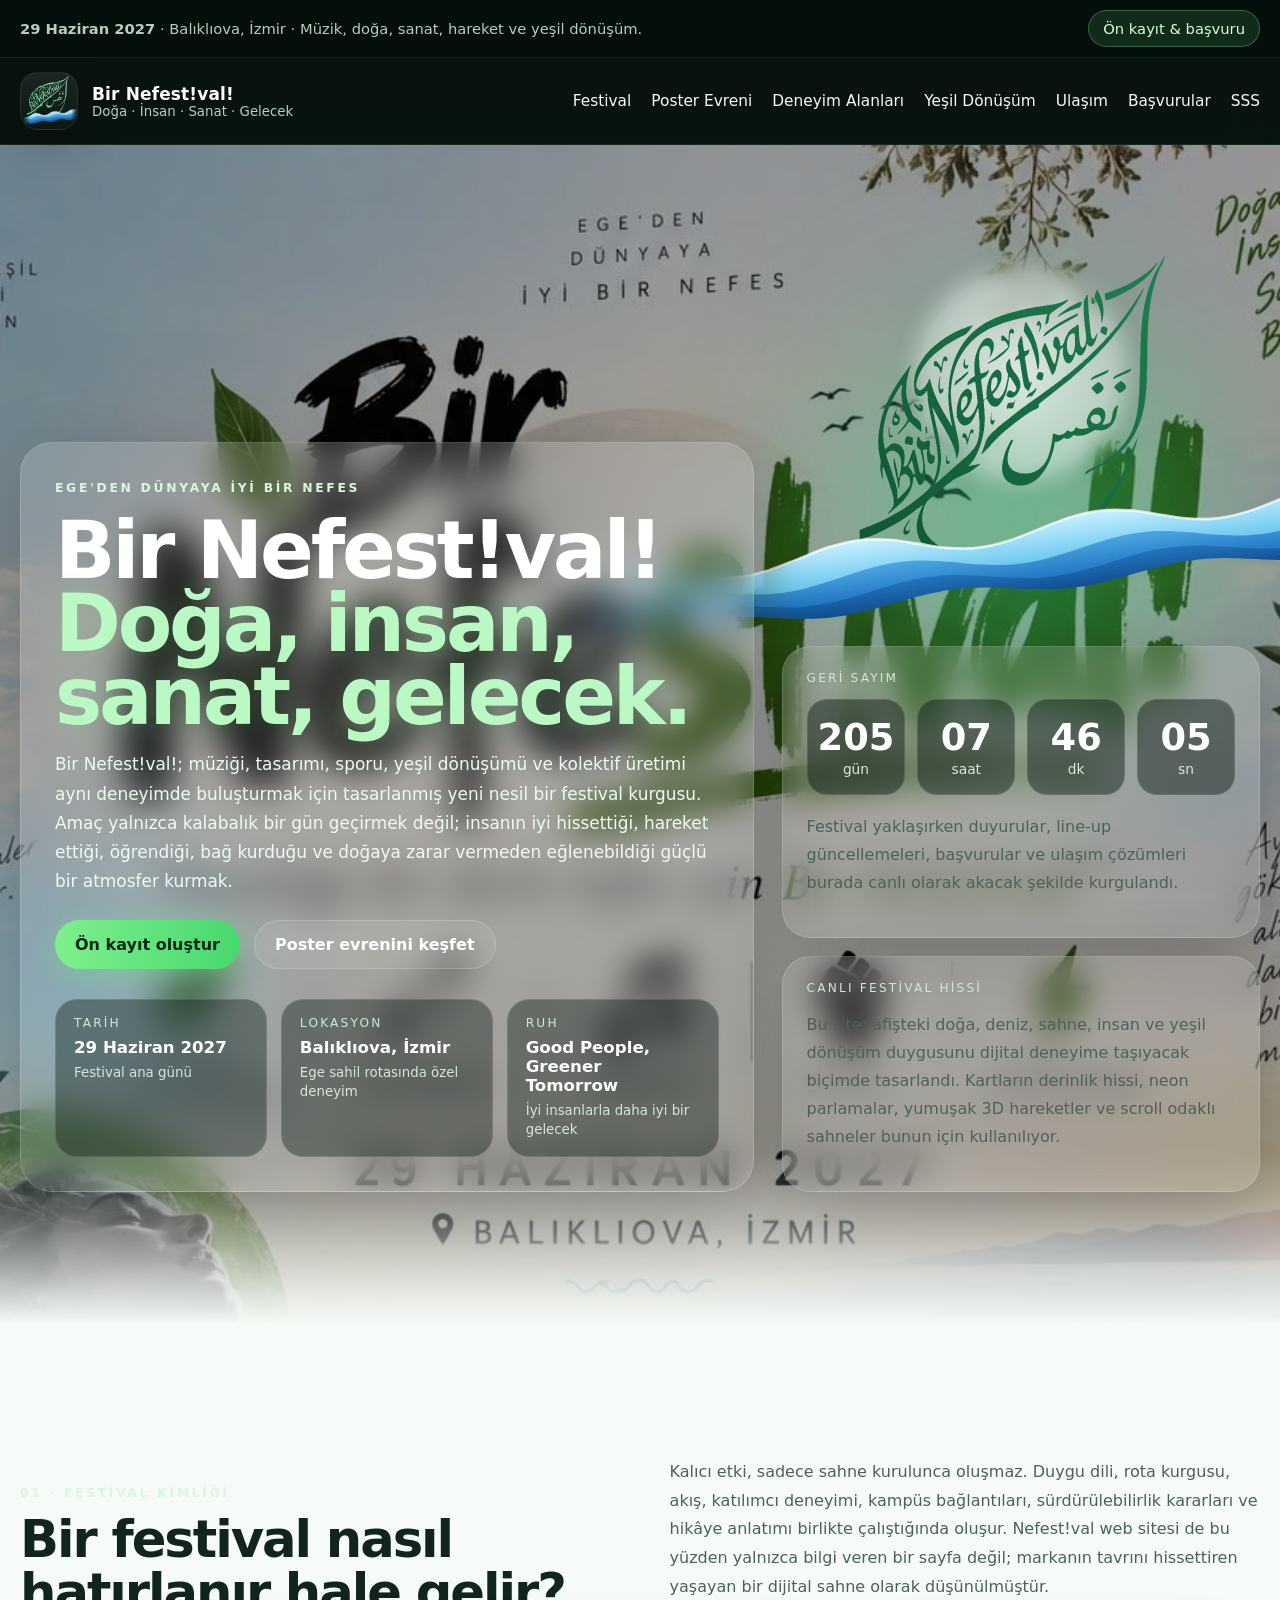
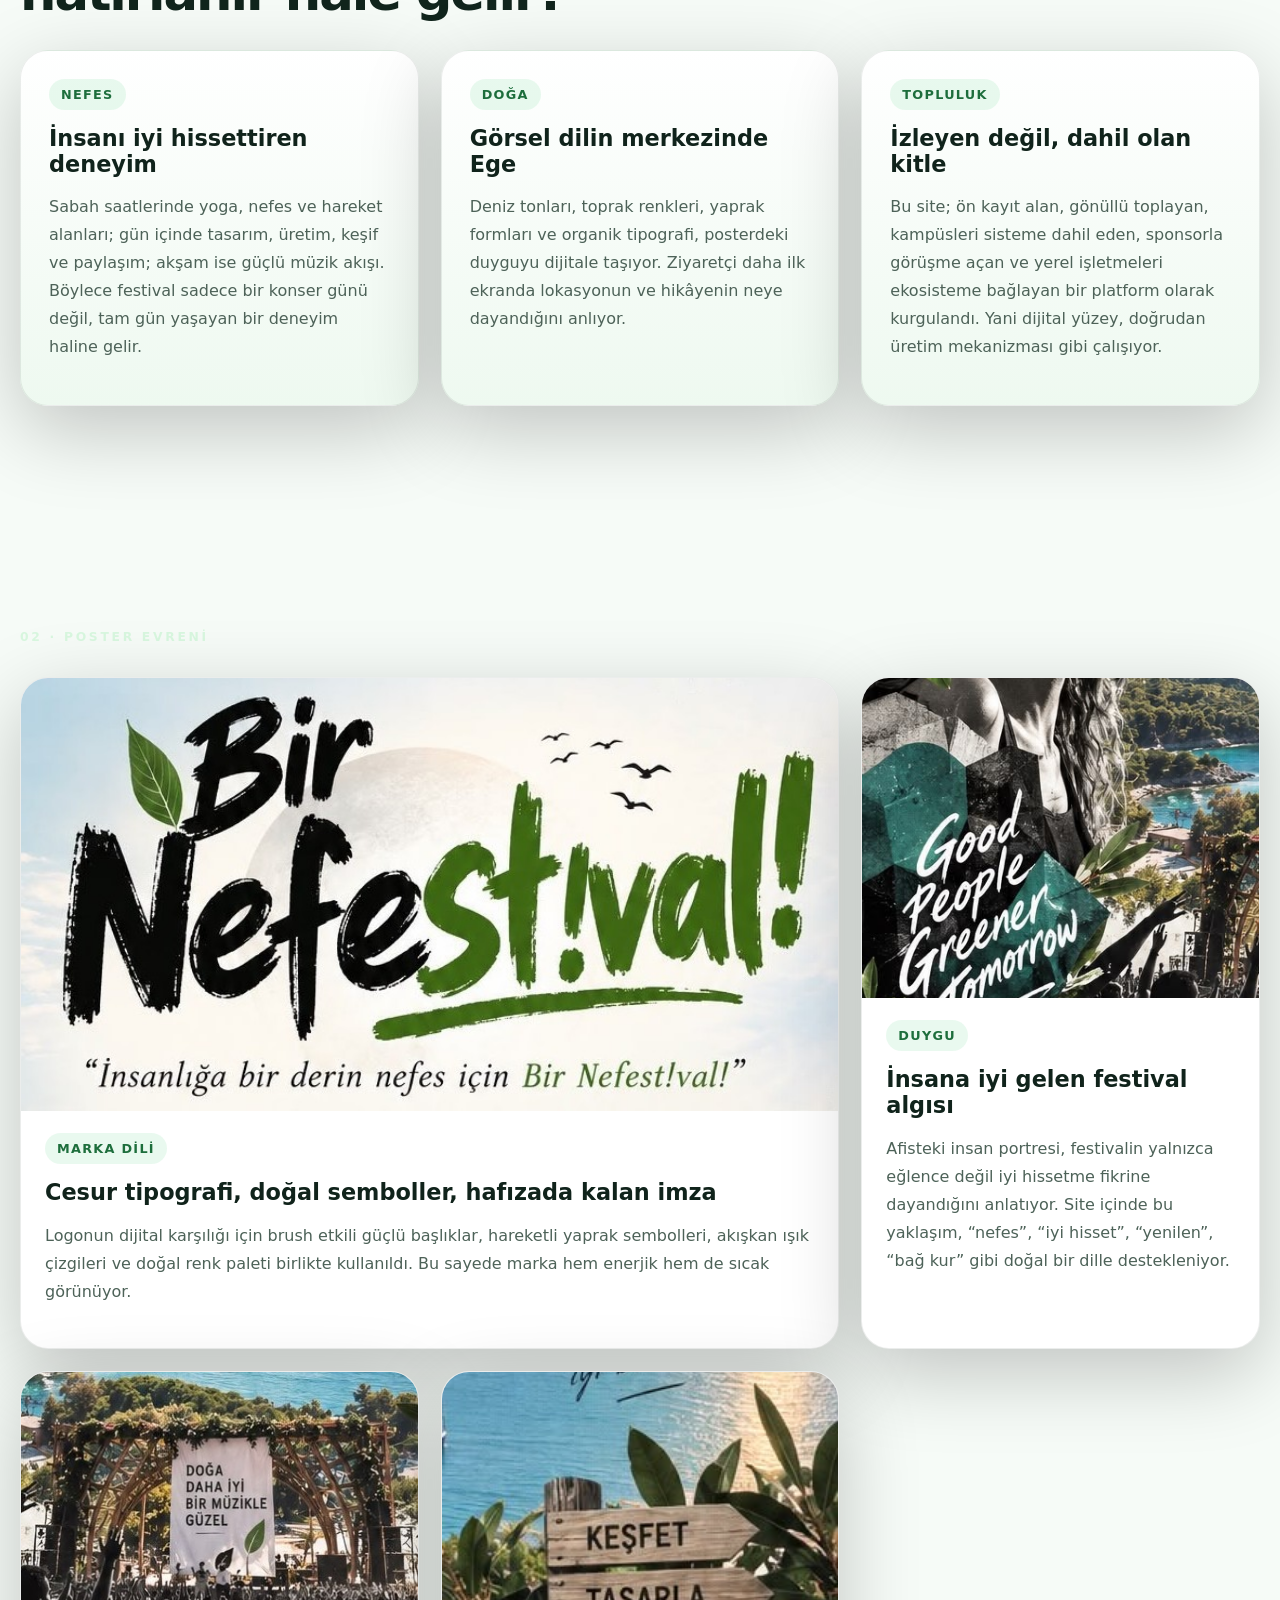
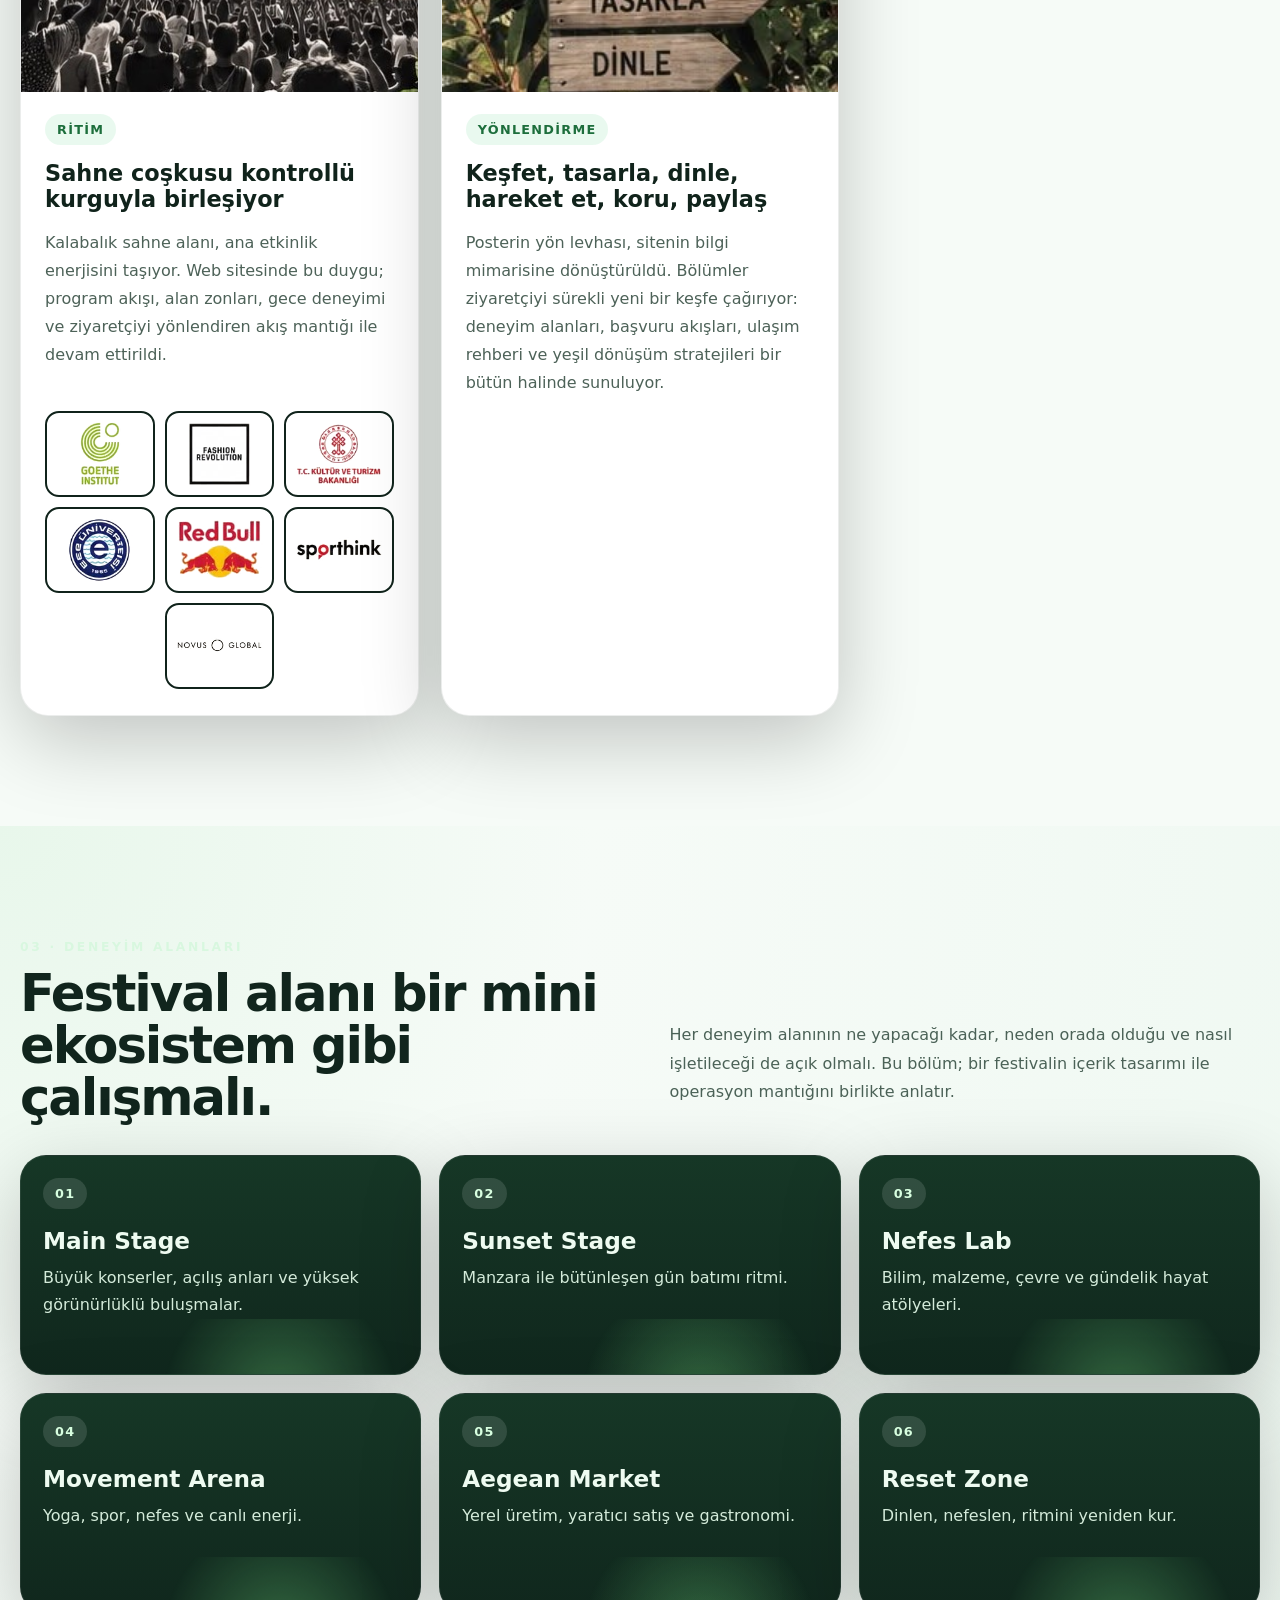
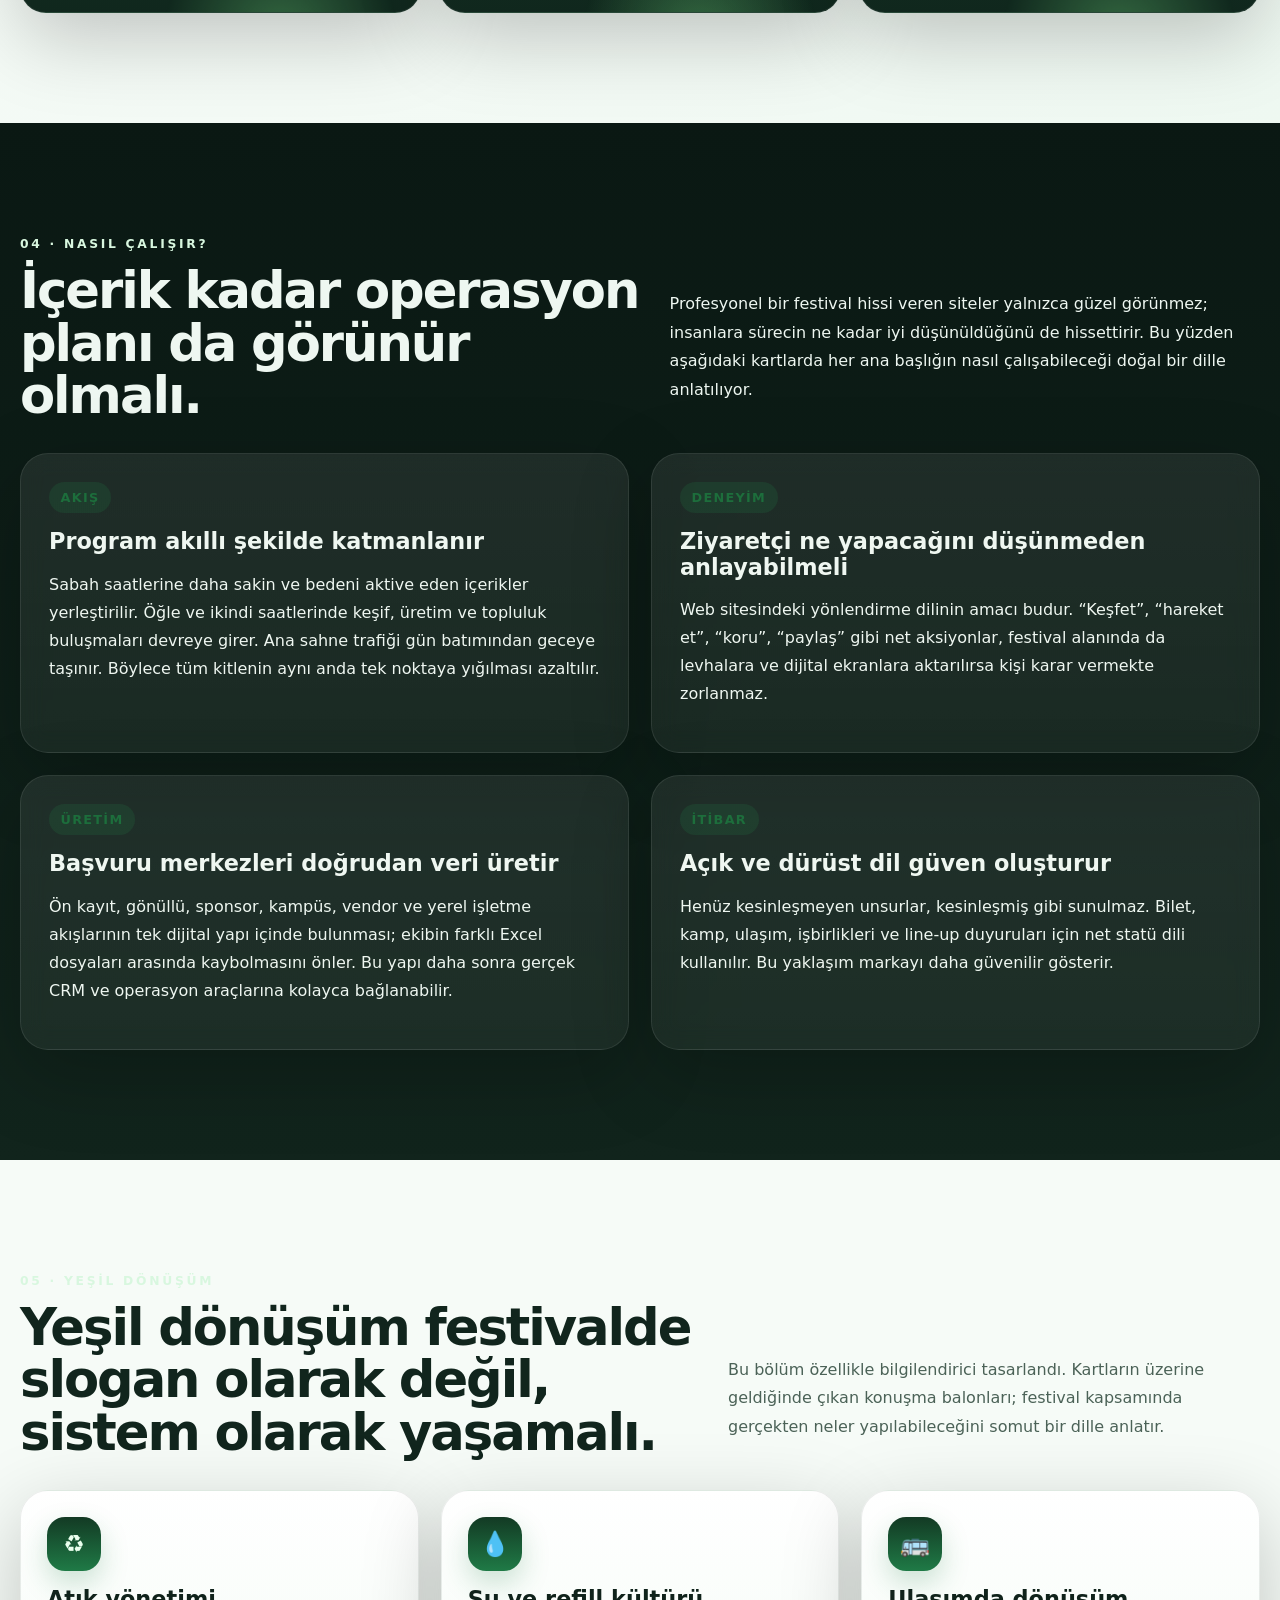
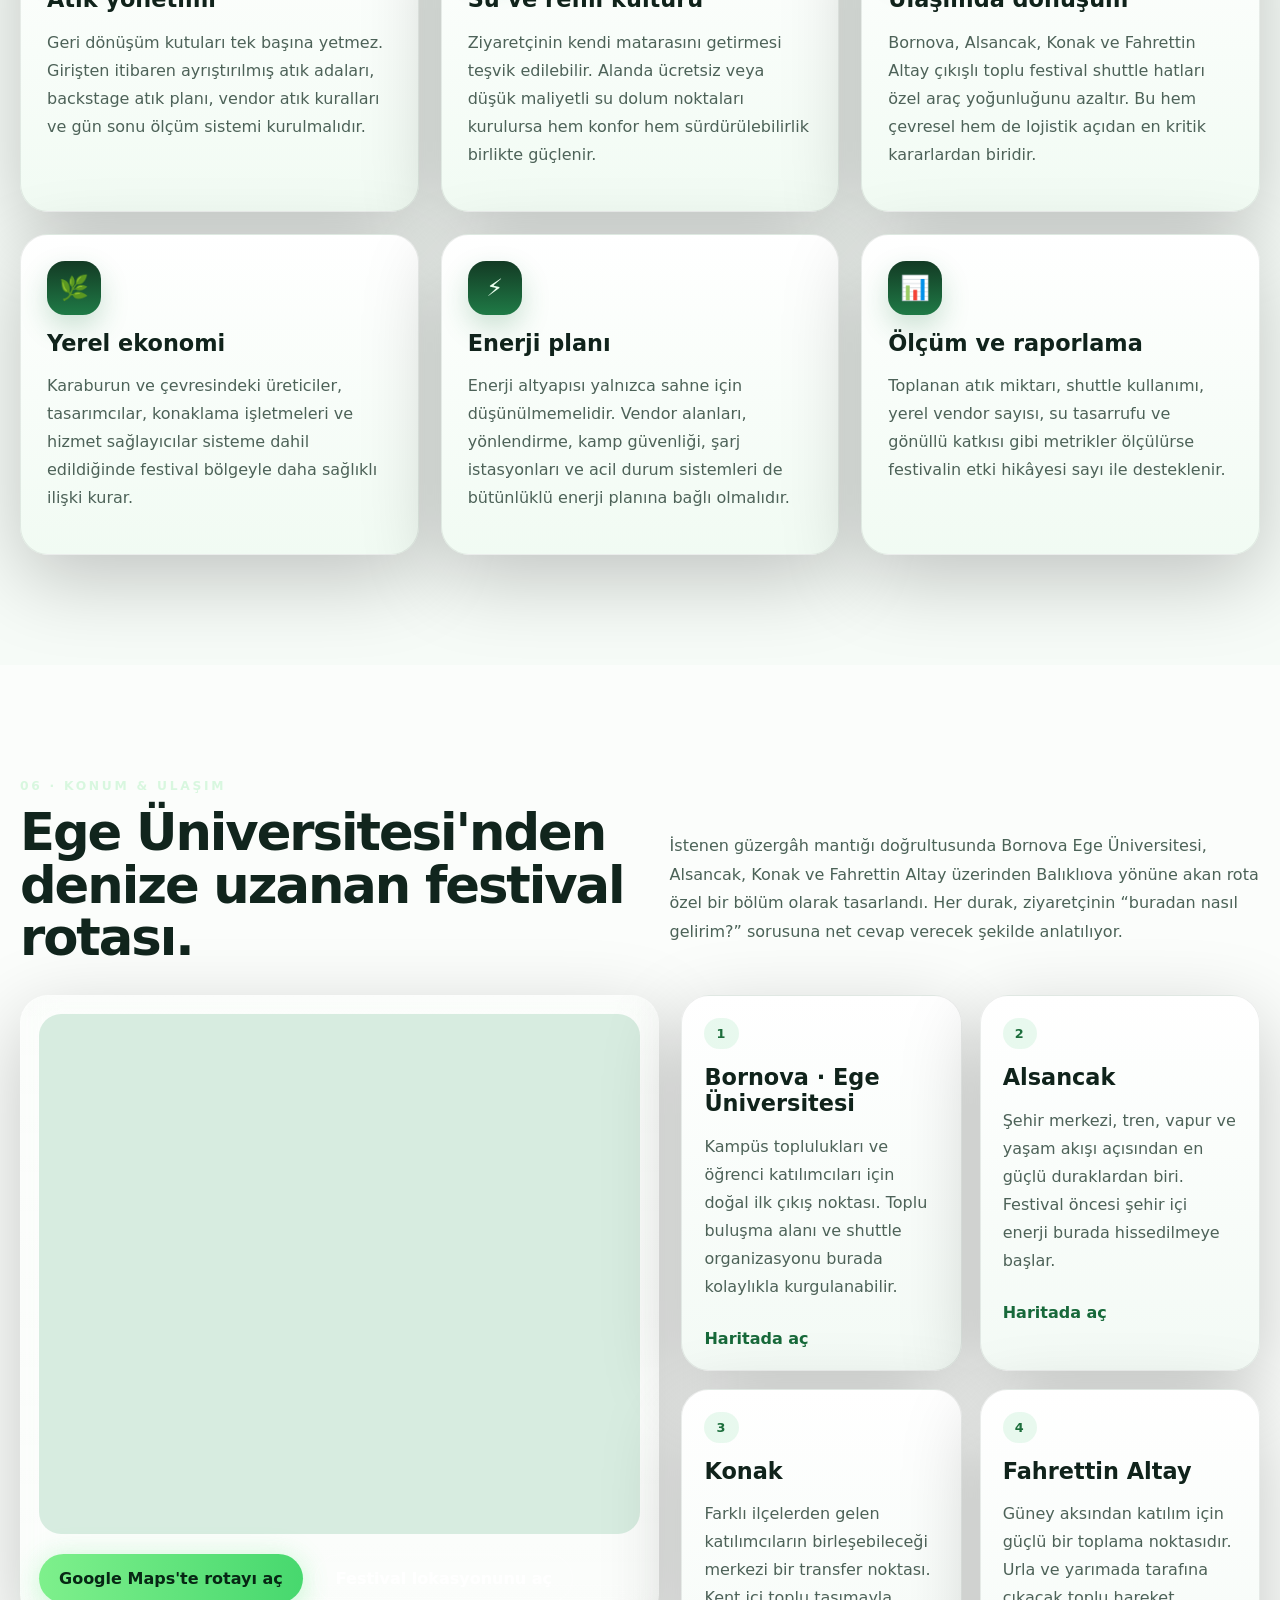
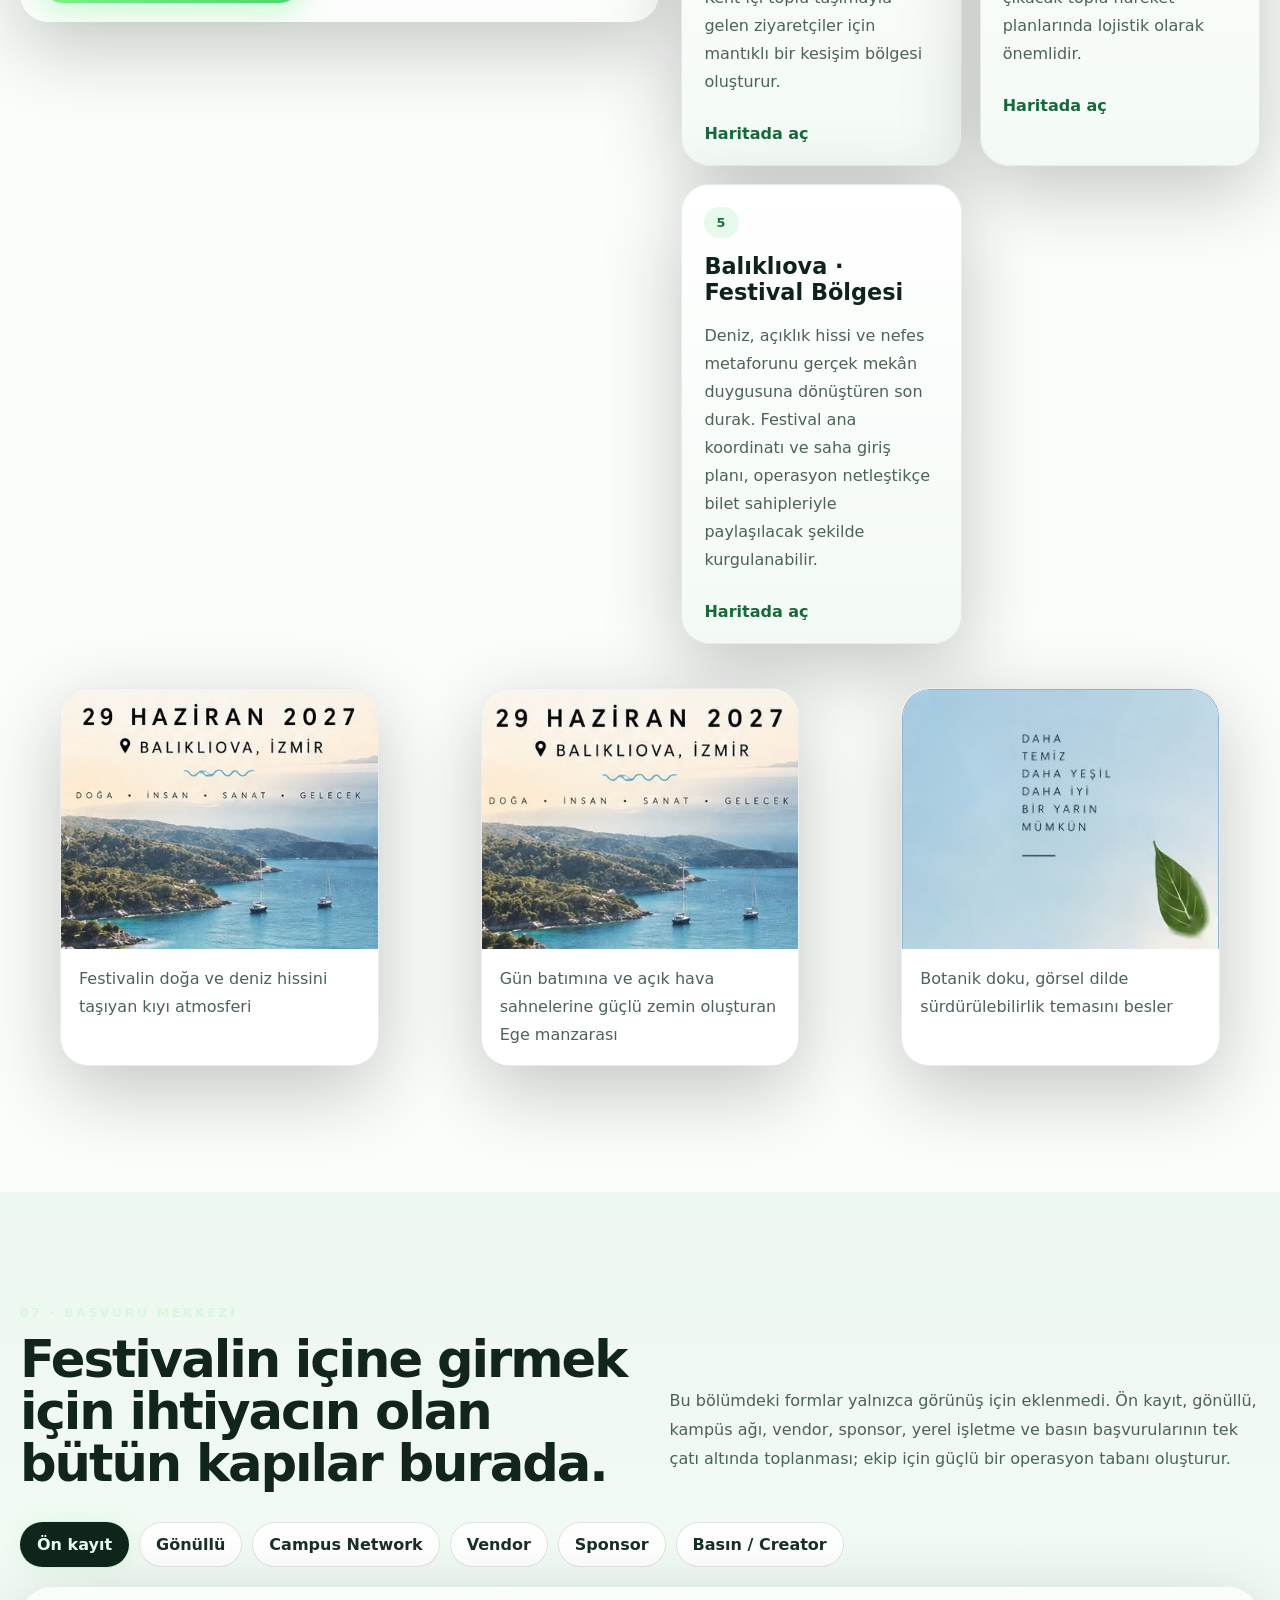
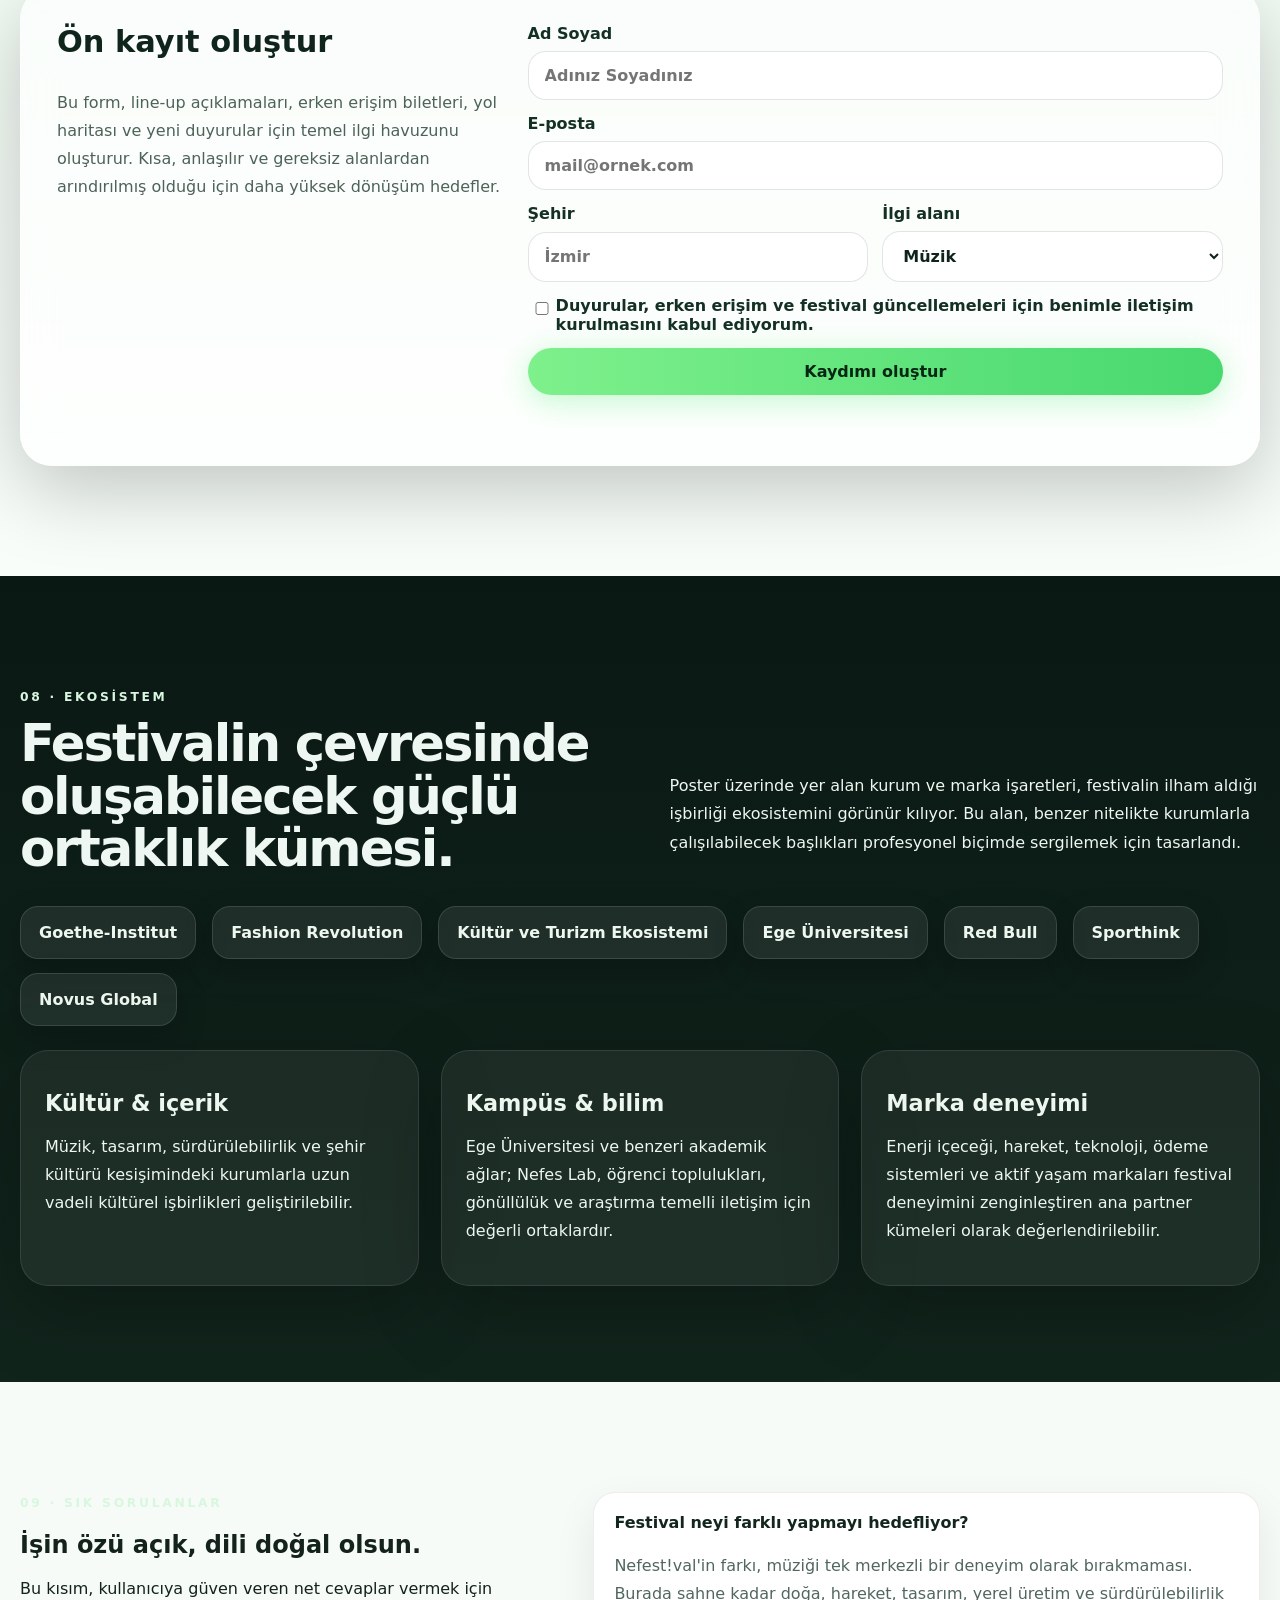
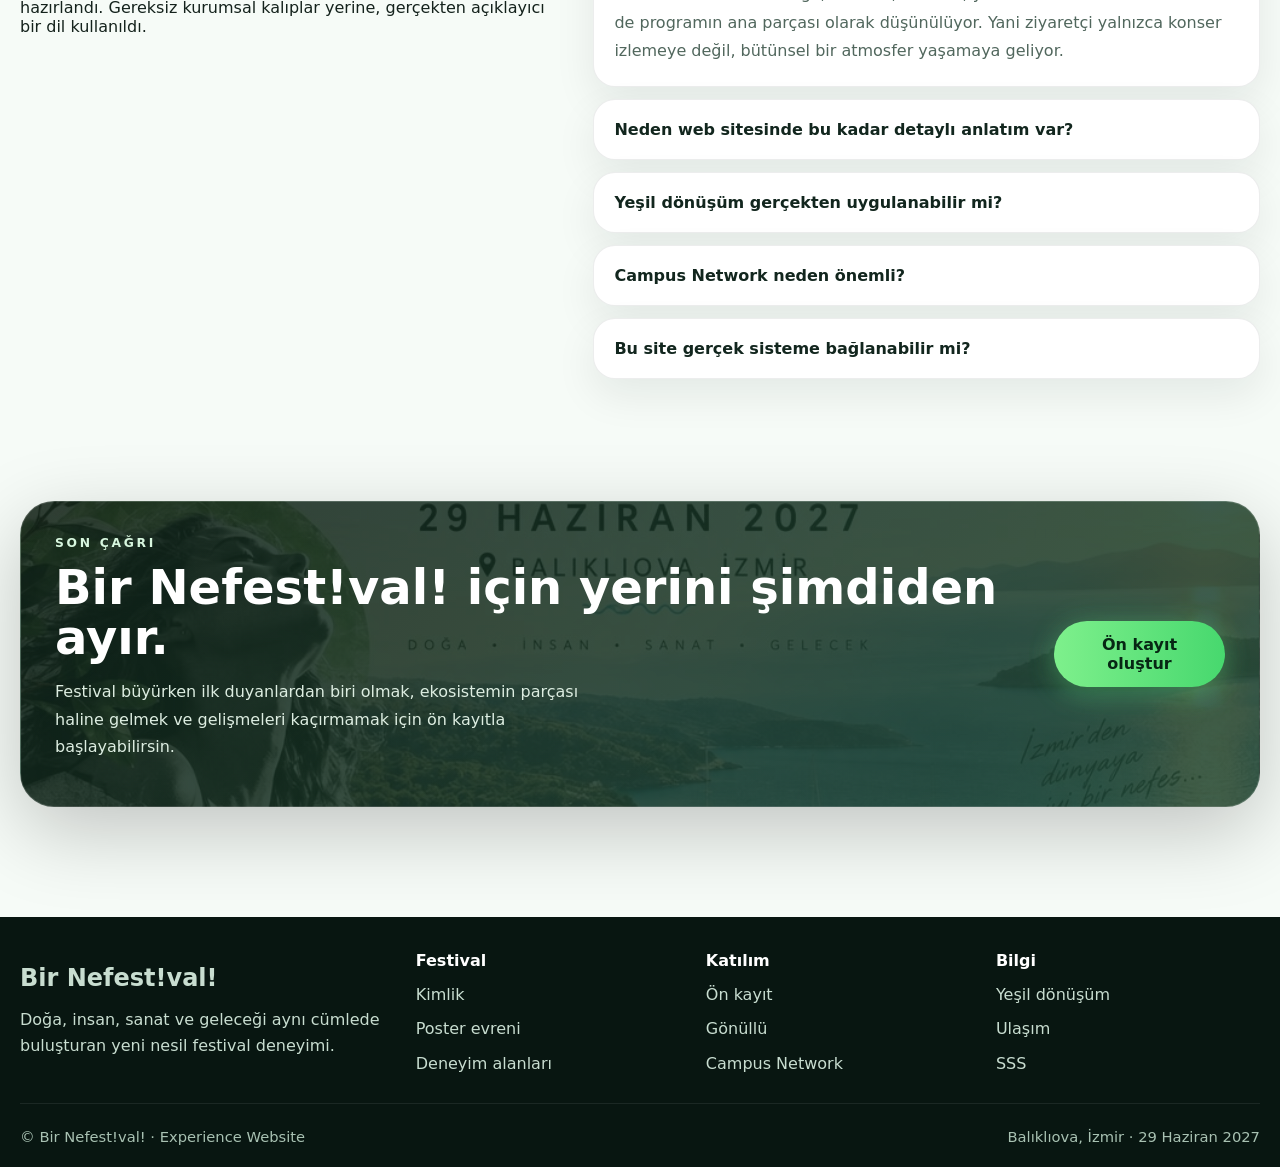
==== commit 3da99440: "Hat yapragi logosu ve giris bolumu (maket uyarlamasi) - Logo: maketteki kaligrafik yaprak vektore ce" ====
--- a/index.html
+++ b/index.html
@@ -37,39 +37,20 @@
     <div class="wrap header-inner">
       <a class="brand" href="#top" aria-label="Bir Nefest!val! ana sayfa">
         <span class="brand-symbol" aria-hidden="true">
-          <svg viewBox="0 0 120 120" aria-hidden="true">
+          <svg viewBox="0 0 120 120" aria-hidden="true" focusable="false">
             <defs>
-              <linearGradient id="nf-leafLight" x1="0" y1="1" x2=".8" y2="0">
-                <stop offset="0" stop-color="#3ccf78"/><stop offset="1" stop-color="#b4f7a6"/>
+              <linearGradient id="nfh-leafGrad" x1="0" y1="1" x2="1" y2="0"><stop offset="0" stop-color="#4fcf86"/><stop offset="1" stop-color="#b8f5c8"/></linearGradient>
+              <linearGradient id="nfh-b0" x1="0" y1="0" x2="0" y2="1"><stop offset="0" stop-color="#2b86cf"/><stop offset="1" stop-color="#124f93"/></linearGradient><linearGradient id="nfh-b1" x1="0" y1="0" x2="0" y2="1"><stop offset="0" stop-color="#58b6ea"/><stop offset="1" stop-color="#2378c4"/></linearGradient><linearGradient id="nfh-b2" x1="0" y1="0" x2="0" y2="1"><stop offset="0" stop-color="#c9f1ff"/><stop offset="1" stop-color="#6cc8ef"/></linearGradient>
+              <linearGradient id="nfh-fade" gradientUnits="userSpaceOnUse" x1="0" y1="0" x2="120" y2="0">
+                <stop offset="0.04" stop-color="#000"/><stop offset="0.16" stop-color="#fff"/><stop offset="0.9" stop-color="#fff"/><stop offset="1.0" stop-color="#000"/>
               </linearGradient>
-              <linearGradient id="nf-leafDeep" x1="0" y1="1" x2=".6" y2="0">
-                <stop offset="0" stop-color="#0d6a39"/><stop offset="1" stop-color="#2dbb6a"/>
-              </linearGradient>
-              <linearGradient id="nf-waveGrad" gradientUnits="userSpaceOnUse" x1="24" y1="0" x2="110" y2="0">
-                <stop offset="0" stop-color="#8ce8ff"/><stop offset="1" stop-color="#3bb6df"/>
-              </linearGradient>
-              <linearGradient id="nf-fade" gradientUnits="userSpaceOnUse" x1="22" y1="0" x2="112" y2="0">
-                <stop offset="0" stop-color="#000"/><stop offset=".12" stop-color="#fff"/>
-                <stop offset=".88" stop-color="#fff"/><stop offset="1" stop-color="#000"/>
-              </linearGradient>
-              <clipPath id="nf-above"><path d="M-37 -20V86c8 0 8-5 16-5s8 5 16 5s8-5 16-5s8 5 16 5s8-5 16-5s8 5 16 5s8-5 16-5s8 5 16 5s8-5 16-5s8 5 16 5s8-5 16-5s8 5 16 5V-20Z"><animateTransform attributeName="transform" type="translate" from="0 0" to="32 0" dur="4s" repeatCount="indefinite"/></path></clipPath>
-              <mask id="nf-fadeMask" maskUnits="userSpaceOnUse" x="0" y="0" width="120" height="120">
-                <rect x="0" y="66" width="120" height="30" fill="url(#nf-fade)"/>
-              </mask>
-              <mask id="nf-waveMask" maskUnits="userSpaceOnUse" x="0" y="0" width="120" height="120">
-                <g mask="url(#nf-fadeMask)">
-                  <path class="wave" d="M-37 86c8 0 8-5 16-5s8 5 16 5s8-5 16-5s8 5 16 5s8-5 16-5s8 5 16 5s8-5 16-5s8 5 16 5s8-5 16-5s8 5 16 5s8-5 16-5s8 5 16 5" stroke="#fff" stroke-width="6" fill="none" stroke-linecap="round"><animateTransform attributeName="transform" type="translate" from="0 0" to="32 0" dur="4s" repeatCount="indefinite"/></path>
-                </g>
-              </mask>
+              <mask id="nfh-fadeMask" maskUnits="userSpaceOnUse" x="0" y="0" width="120" height="120"><rect width="120" height="120" fill="url(#nfh-fade)"/></mask>
+              <clipPath id="nfh-above"><path transform="translate(60 0) skewY(-6) translate(-60 0)" d="M-40 -400L-40.0 86.5C-39.2 86.9 -36.7 88.1 -35.0 88.6C-33.3 89.1 -31.7 89.5 -30.0 89.5C-28.3 89.5 -26.7 89.1 -25.0 88.6C-23.3 88.1 -21.7 87.2 -20.0 86.5C-18.3 85.8 -16.7 84.9 -15.0 84.4C-13.3 83.9 -11.7 83.5 -10.0 83.5C-8.3 83.5 -6.7 83.9 -5.0 84.4C-3.3 84.9 -1.7 85.8 0.0 86.5C1.7 87.2 3.3 88.1 5.0 88.6C6.7 89.1 8.3 89.5 10.0 89.5C11.7 89.5 13.3 89.1 15.0 88.6C16.7 88.1 18.3 87.2 20.0 86.5C21.7 85.8 23.3 84.9 25.0 84.4C26.7 83.9 28.3 83.5 30.0 83.5C31.7 83.5 33.3 83.9 35.0 84.4C36.7 84.9 38.3 85.8 40.0 86.5C41.7 87.2 43.3 88.1 45.0 88.6C46.7 89.1 48.3 89.5 50.0 89.5C51.7 89.5 53.3 89.1 55.0 88.6C56.7 88.1 58.3 87.2 60.0 86.5C61.7 85.8 63.3 84.9 65.0 84.4C66.7 83.9 68.3 83.5 70.0 83.5C71.7 83.5 73.3 83.9 75.0 84.4C76.7 84.9 78.3 85.8 80.0 86.5C81.7 87.2 83.3 88.1 85.0 88.6C86.7 89.1 88.3 89.5 90.0 89.5C91.7 89.5 93.3 89.1 95.0 88.6C96.7 88.1 98.3 87.2 100.0 86.5C101.7 85.8 103.3 84.9 105.0 84.4C106.7 83.9 108.3 83.5 110.0 83.5C111.7 83.5 113.3 83.9 115.0 84.4C116.7 84.9 119.2 86.1 120.0 86.5L122 -400Z"><animateTransform attributeName="transform" type="translate" from="0 0" to="40 0" dur="4s" repeatCount="indefinite" additive="sum"/></path></clipPath>
+              
             </defs>
-            <circle class="orb" cx="60" cy="60" r="54" fill="rgba(255,255,255,.08)"/>
-            <g clip-path="url(#nf-above)">
-              <path d="M38.1 111.7C38.1 110.9 38.2 108.3 38.2 106.5C38.2 104.7 38.1 102.9 38.0 101.0C37.9 99.1 37.8 97.2 37.8 95.2C37.7 93.3 37.7 91.3 37.7 89.3C37.7 87.3 37.7 85.2 37.8 83.2C37.9 81.1 38.0 79.0 38.2 76.9C38.4 74.8 38.6 72.6 38.9 70.5C39.3 68.4 39.7 66.3 40.2 64.1C40.7 62.0 41.3 59.9 42.0 57.8C42.7 55.7 43.5 53.6 44.4 51.6C45.3 49.6 46.4 47.6 47.5 45.6C48.7 43.7 50.0 41.8 51.4 40.0C52.8 38.2 54.3 36.4 55.9 34.8C57.5 33.1 59.3 31.6 61.1 30.1C63.0 28.6 65.0 27.2 67.0 25.9C69.0 24.6 71.2 23.5 73.3 22.4C75.5 21.3 77.8 20.3 80.1 19.4C82.3 18.5 86.6 16.6 87.0 17.0C87.4 17.4 83.8 20.0 82.3 21.6C80.7 23.1 79.2 24.7 77.8 26.3C76.3 27.9 74.9 29.5 73.6 31.2C72.2 32.8 70.9 34.5 69.6 36.2C68.3 37.9 67.1 39.7 65.9 41.4C64.7 43.2 63.5 44.9 62.4 46.7C61.3 48.5 60.2 50.3 59.1 52.1C58.1 53.9 57.1 55.7 56.1 57.5C55.2 59.4 54.3 61.2 53.4 63.0C52.5 64.9 51.6 66.7 50.8 68.6C50.0 70.4 49.2 72.3 48.5 74.1C47.8 76.0 47.1 77.8 46.4 79.7C45.7 81.5 45.1 83.4 44.5 85.2C43.9 87.0 43.4 88.8 42.8 90.7C42.3 92.5 41.8 94.3 41.4 96.1C40.9 97.9 40.5 99.6 40.1 101.4C39.7 103.2 39.3 104.9 39.0 106.6C38.7 108.4 38.3 110.9 38.1 111.7Z" fill="url(#nf-leafLight)"/>
-              <path d="M41.9 112.3C42.0 111.4 42.3 108.9 42.5 107.2C42.8 105.5 43.0 103.8 43.3 102.1C43.6 100.3 44.0 98.5 44.3 96.8C44.7 95.0 45.1 93.2 45.6 91.4C46.0 89.6 46.5 87.8 47.0 85.9C47.5 84.1 48.0 82.3 48.6 80.4C49.2 78.6 49.8 76.7 50.5 74.9C51.1 73.0 51.8 71.1 52.6 69.3C53.3 67.4 54.1 65.6 54.9 63.7C55.7 61.9 56.5 60.0 57.4 58.2C58.3 56.3 59.2 54.5 60.2 52.7C61.2 50.8 62.2 49.0 63.2 47.2C64.3 45.4 65.4 43.6 66.5 41.9C67.7 40.1 68.9 38.3 70.1 36.6C71.3 34.9 72.6 33.2 73.9 31.5C75.2 29.8 76.6 28.1 78.0 26.5C79.4 24.8 80.8 23.2 82.3 21.6C83.8 20.1 86.4 16.4 87.0 17.0C87.6 17.6 86.2 22.5 85.9 25.1C85.7 27.8 85.5 30.4 85.2 32.9C85.0 35.3 84.9 37.8 84.6 40.1C84.4 42.4 84.2 44.6 83.9 46.7C83.6 48.8 83.2 50.8 82.8 52.7C82.3 54.6 81.8 56.4 81.2 58.1C80.6 59.9 80.0 61.6 79.2 63.2C78.4 64.8 77.5 66.3 76.6 67.8C75.6 69.3 74.6 70.8 73.5 72.3C72.4 73.7 71.2 75.1 70.0 76.5C68.7 77.9 67.4 79.3 66.1 80.7C64.8 82.1 63.4 83.5 62.1 85.0C60.7 86.4 59.3 87.8 58.0 89.2C56.6 90.7 55.3 92.1 54.0 93.6C52.7 95.1 51.4 96.6 50.2 98.1C49.0 99.6 47.8 101.2 46.8 102.7C45.7 104.3 44.7 105.9 43.9 107.4C43.1 109.0 42.2 111.5 41.9 112.3Z" fill="url(#nf-leafDeep)"/>
-              <path d="M85.0 17.1C89.6 12.4 96.2 11.5 98.8 13.5C96.0 14.9 91.1 16.7 87.0 19.2Z" fill="#2dbb6a"/>
-            </g>
-            <path d="M25.9 53.4L30.7 47.6L36.3 52.2L31.5 58.0Z" fill="#8ce8ff"/>
-            <rect x="0" y="66" width="120" height="30" fill="url(#nf-waveGrad)" mask="url(#nf-waveMask)"/>
+            
+            <g clip-path="url(#nfh-above)"><use href="assets/brand/leaf.svg#nf-leaf" x="12" y="0" width="96" height="104.3" fill="url(#nfh-leafGrad)"/></g>
+            <g mask="url(#nfh-fadeMask)"><g transform="translate(60 0) skewY(-6) translate(-60 0)"><g><animateTransform attributeName="transform" type="translate" from="0 0" to="40 0" dur="4s" repeatCount="indefinite" additive="sum"/><path d="M-40.0 94.4C-39.2 94.6 -36.7 95.0 -35.0 95.5C-33.3 96.0 -31.7 96.8 -30.0 97.4C-28.3 98.0 -26.7 98.8 -25.0 99.1C-23.3 99.5 -21.7 99.7 -20.0 99.6C-18.3 99.5 -16.7 99.0 -15.0 98.5C-13.3 98.0 -11.7 97.2 -10.0 96.6C-8.3 96.0 -6.7 95.2 -5.0 94.9C-3.3 94.5 -1.7 94.3 0.0 94.4C1.7 94.5 3.3 95.0 5.0 95.5C6.7 96.0 8.3 96.8 10.0 97.4C11.7 98.0 13.3 98.8 15.0 99.1C16.7 99.5 18.3 99.7 20.0 99.6C21.7 99.5 23.3 99.0 25.0 98.5C26.7 98.0 28.3 97.2 30.0 96.6C31.7 96.0 33.3 95.2 35.0 94.9C36.7 94.5 38.3 94.3 40.0 94.4C41.7 94.5 43.3 95.0 45.0 95.5C46.7 96.0 48.3 96.8 50.0 97.4C51.7 98.0 53.3 98.8 55.0 99.1C56.7 99.5 58.3 99.7 60.0 99.6C61.7 99.5 63.3 99.0 65.0 98.5C66.7 98.0 68.3 97.2 70.0 96.6C71.7 96.0 73.3 95.2 75.0 94.9C76.7 94.5 78.3 94.3 80.0 94.4C81.7 94.5 83.3 95.0 85.0 95.5C86.7 96.0 88.3 96.8 90.0 97.4C91.7 98.0 93.3 98.8 95.0 99.1C96.7 99.5 98.3 99.7 100.0 99.6C101.7 99.5 103.3 99.0 105.0 98.5C106.7 98.0 108.3 97.2 110.0 96.6C111.7 96.0 113.3 95.2 115.0 94.9C116.7 94.5 119.2 94.5 120.0 94.4L120.0 101.9C119.2 102.1 116.7 102.7 115.0 103.2C113.3 103.7 111.7 104.3 110.0 104.7C108.3 105.1 106.7 105.4 105.0 105.5C103.3 105.5 101.7 105.4 100.0 105.1C98.3 104.8 96.7 104.3 95.0 103.8C93.3 103.3 91.7 102.7 90.0 102.3C88.3 101.9 86.7 101.6 85.0 101.5C83.3 101.5 81.7 101.6 80.0 101.9C78.3 102.2 76.7 102.7 75.0 103.2C73.3 103.7 71.7 104.3 70.0 104.7C68.3 105.1 66.7 105.4 65.0 105.5C63.3 105.5 61.7 105.4 60.0 105.1C58.3 104.8 56.7 104.3 55.0 103.8C53.3 103.3 51.7 102.7 50.0 102.3C48.3 101.9 46.7 101.6 45.0 101.5C43.3 101.5 41.7 101.6 40.0 101.9C38.3 102.2 36.7 102.7 35.0 103.2C33.3 103.7 31.7 104.3 30.0 104.7C28.3 105.1 26.7 105.4 25.0 105.5C23.3 105.5 21.7 105.4 20.0 105.1C18.3 104.8 16.7 104.3 15.0 103.8C13.3 103.3 11.7 102.7 10.0 102.3C8.3 101.9 6.7 101.6 5.0 101.5C3.3 101.5 1.7 101.6 0.0 101.9C-1.7 102.2 -3.3 102.7 -5.0 103.2C-6.7 103.7 -8.3 104.3 -10.0 104.7C-11.7 105.1 -13.3 105.4 -15.0 105.5C-16.7 105.5 -18.3 105.4 -20.0 105.1C-21.7 104.8 -23.3 104.3 -25.0 103.8C-26.7 103.3 -28.3 102.7 -30.0 102.3C-31.7 101.9 -33.3 101.6 -35.0 101.5C-36.7 101.5 -39.2 101.8 -40.0 101.9Z" fill="url(#nfh-b0)"/><path d="M-40.0 90.0C-39.2 90.3 -36.7 91.3 -35.0 92.0C-33.3 92.6 -31.7 93.5 -30.0 94.0C-28.3 94.4 -26.7 94.8 -25.0 94.8C-23.3 94.8 -21.7 94.5 -20.0 94.0C-18.3 93.5 -16.7 92.7 -15.0 92.0C-13.3 91.4 -11.7 90.5 -10.0 90.0C-8.3 89.6 -6.7 89.2 -5.0 89.2C-3.3 89.2 -1.7 89.5 0.0 90.0C1.7 90.5 3.3 91.3 5.0 92.0C6.7 92.6 8.3 93.5 10.0 94.0C11.7 94.4 13.3 94.8 15.0 94.8C16.7 94.8 18.3 94.5 20.0 94.0C21.7 93.5 23.3 92.7 25.0 92.0C26.7 91.4 28.3 90.5 30.0 90.0C31.7 89.6 33.3 89.2 35.0 89.2C36.7 89.2 38.3 89.5 40.0 90.0C41.7 90.5 43.3 91.3 45.0 92.0C46.7 92.6 48.3 93.5 50.0 94.0C51.7 94.4 53.3 94.8 55.0 94.8C56.7 94.8 58.3 94.5 60.0 94.0C61.7 93.5 63.3 92.7 65.0 92.0C66.7 91.4 68.3 90.5 70.0 90.0C71.7 89.6 73.3 89.2 75.0 89.2C76.7 89.2 78.3 89.5 80.0 90.0C81.7 90.5 83.3 91.3 85.0 92.0C86.7 92.6 88.3 93.5 90.0 94.0C91.7 94.4 93.3 94.8 95.0 94.8C96.7 94.8 98.3 94.5 100.0 94.0C101.7 93.5 103.3 92.7 105.0 92.0C106.7 91.4 108.3 90.5 110.0 90.0C111.7 89.6 113.3 89.2 115.0 89.2C116.7 89.2 119.2 89.9 120.0 90.0L120.0 96.1C119.2 96.2 116.7 96.4 115.0 96.9C113.3 97.3 111.7 98.0 110.0 98.6C108.3 99.1 106.7 99.9 105.0 100.2C103.3 100.6 101.7 100.9 100.0 100.9C98.3 100.9 96.7 100.6 95.0 100.1C93.3 99.7 91.7 99.0 90.0 98.4C88.3 97.9 86.7 97.1 85.0 96.8C83.3 96.4 81.7 96.1 80.0 96.1C78.3 96.1 76.7 96.4 75.0 96.9C73.3 97.3 71.7 98.0 70.0 98.6C68.3 99.1 66.7 99.9 65.0 100.2C63.3 100.6 61.7 100.9 60.0 100.9C58.3 100.9 56.7 100.6 55.0 100.1C53.3 99.7 51.7 99.0 50.0 98.4C48.3 97.9 46.7 97.1 45.0 96.8C43.3 96.4 41.7 96.1 40.0 96.1C38.3 96.1 36.7 96.4 35.0 96.9C33.3 97.3 31.7 98.0 30.0 98.6C28.3 99.1 26.7 99.9 25.0 100.2C23.3 100.6 21.7 100.9 20.0 100.9C18.3 100.9 16.7 100.6 15.0 100.1C13.3 99.7 11.7 99.0 10.0 98.4C8.3 97.9 6.7 97.1 5.0 96.8C3.3 96.4 1.7 96.1 0.0 96.1C-1.7 96.1 -3.3 96.4 -5.0 96.9C-6.7 97.3 -8.3 98.0 -10.0 98.6C-11.7 99.1 -13.3 99.9 -15.0 100.2C-16.7 100.6 -18.3 100.9 -20.0 100.9C-21.7 100.9 -23.3 100.6 -25.0 100.1C-26.7 99.7 -28.3 99.0 -30.0 98.4C-31.7 97.9 -33.3 97.1 -35.0 96.8C-36.7 96.4 -39.2 96.2 -40.0 96.1Z" fill="url(#nfh-b1)"/><path d="M-40.0 86.5C-39.2 86.9 -36.7 88.1 -35.0 88.6C-33.3 89.1 -31.7 89.5 -30.0 89.5C-28.3 89.5 -26.7 89.1 -25.0 88.6C-23.3 88.1 -21.7 87.2 -20.0 86.5C-18.3 85.8 -16.7 84.9 -15.0 84.4C-13.3 83.9 -11.7 83.5 -10.0 83.5C-8.3 83.5 -6.7 83.9 -5.0 84.4C-3.3 84.9 -1.7 85.8 0.0 86.5C1.7 87.2 3.3 88.1 5.0 88.6C6.7 89.1 8.3 89.5 10.0 89.5C11.7 89.5 13.3 89.1 15.0 88.6C16.7 88.1 18.3 87.2 20.0 86.5C21.7 85.8 23.3 84.9 25.0 84.4C26.7 83.9 28.3 83.5 30.0 83.5C31.7 83.5 33.3 83.9 35.0 84.4C36.7 84.9 38.3 85.8 40.0 86.5C41.7 87.2 43.3 88.1 45.0 88.6C46.7 89.1 48.3 89.5 50.0 89.5C51.7 89.5 53.3 89.1 55.0 88.6C56.7 88.1 58.3 87.2 60.0 86.5C61.7 85.8 63.3 84.9 65.0 84.4C66.7 83.9 68.3 83.5 70.0 83.5C71.7 83.5 73.3 83.9 75.0 84.4C76.7 84.9 78.3 85.8 80.0 86.5C81.7 87.2 83.3 88.1 85.0 88.6C86.7 89.1 88.3 89.5 90.0 89.5C91.7 89.5 93.3 89.1 95.0 88.6C96.7 88.1 98.3 87.2 100.0 86.5C101.7 85.8 103.3 84.9 105.0 84.4C106.7 83.9 108.3 83.5 110.0 83.5C111.7 83.5 113.3 83.9 115.0 84.4C116.7 84.9 119.2 86.1 120.0 86.5L120.0 90.5C119.2 90.4 116.7 89.8 115.0 89.9C113.3 90.0 111.7 90.4 110.0 90.9C108.3 91.4 106.7 92.2 105.0 92.8C103.3 93.4 101.7 94.2 100.0 94.5C98.3 94.9 96.7 95.2 95.0 95.1C93.3 95.0 91.7 94.6 90.0 94.1C88.3 93.6 86.7 92.8 85.0 92.2C83.3 91.6 81.7 90.8 80.0 90.5C78.3 90.1 76.7 89.8 75.0 89.9C73.3 90.0 71.7 90.4 70.0 90.9C68.3 91.4 66.7 92.2 65.0 92.8C63.3 93.4 61.7 94.2 60.0 94.5C58.3 94.9 56.7 95.2 55.0 95.1C53.3 95.0 51.7 94.6 50.0 94.1C48.3 93.6 46.7 92.8 45.0 92.2C43.3 91.6 41.7 90.8 40.0 90.5C38.3 90.1 36.7 89.8 35.0 89.9C33.3 90.0 31.7 90.4 30.0 90.9C28.3 91.4 26.7 92.2 25.0 92.8C23.3 93.4 21.7 94.2 20.0 94.5C18.3 94.9 16.7 95.2 15.0 95.1C13.3 95.0 11.7 94.6 10.0 94.1C8.3 93.6 6.7 92.8 5.0 92.2C3.3 91.6 1.7 90.8 0.0 90.5C-1.7 90.1 -3.3 89.8 -5.0 89.9C-6.7 90.0 -8.3 90.4 -10.0 90.9C-11.7 91.4 -13.3 92.2 -15.0 92.8C-16.7 93.4 -18.3 94.2 -20.0 94.5C-21.7 94.9 -23.3 95.2 -25.0 95.1C-26.7 95.0 -28.3 94.6 -30.0 94.1C-31.7 93.6 -33.3 92.8 -35.0 92.2C-36.7 91.6 -39.2 90.8 -40.0 90.5Z" fill="url(#nfh-b2)"/><path d="M-40.0 86.5C-39.2 86.9 -36.7 88.1 -35.0 88.6C-33.3 89.1 -31.7 89.5 -30.0 89.5C-28.3 89.5 -26.7 89.1 -25.0 88.6C-23.3 88.1 -21.7 87.2 -20.0 86.5C-18.3 85.8 -16.7 84.9 -15.0 84.4C-13.3 83.9 -11.7 83.5 -10.0 83.5C-8.3 83.5 -6.7 83.9 -5.0 84.4C-3.3 84.9 -1.7 85.8 0.0 86.5C1.7 87.2 3.3 88.1 5.0 88.6C6.7 89.1 8.3 89.5 10.0 89.5C11.7 89.5 13.3 89.1 15.0 88.6C16.7 88.1 18.3 87.2 20.0 86.5C21.7 85.8 23.3 84.9 25.0 84.4C26.7 83.9 28.3 83.5 30.0 83.5C31.7 83.5 33.3 83.9 35.0 84.4C36.7 84.9 38.3 85.8 40.0 86.5C41.7 87.2 43.3 88.1 45.0 88.6C46.7 89.1 48.3 89.5 50.0 89.5C51.7 89.5 53.3 89.1 55.0 88.6C56.7 88.1 58.3 87.2 60.0 86.5C61.7 85.8 63.3 84.9 65.0 84.4C66.7 83.9 68.3 83.5 70.0 83.5C71.7 83.5 73.3 83.9 75.0 84.4C76.7 84.9 78.3 85.8 80.0 86.5C81.7 87.2 83.3 88.1 85.0 88.6C86.7 89.1 88.3 89.5 90.0 89.5C91.7 89.5 93.3 89.1 95.0 88.6C96.7 88.1 98.3 87.2 100.0 86.5C101.7 85.8 103.3 84.9 105.0 84.4C106.7 83.9 108.3 83.5 110.0 83.5C111.7 83.5 113.3 83.9 115.0 84.4C116.7 84.9 119.2 86.1 120.0 86.5" fill="none" stroke="rgba(255,255,255,.75)" stroke-width="0.80" stroke-linecap="round"/></g></g></g>
           </svg>
         </span>
         <span class="brand-copy">
@@ -102,7 +83,7 @@
       <div class="wrap hero-grid">
         <div class="hero-copy glass reveal">
           <span class="eyebrow">EGE'DEN DÜNYAYA İYİ BİR NEFES</span>
-          <h1>Bir Nefest!val!<br><em>Doğa, insan, sanat bir arada.</em></h1>
+          <h1>Bir Nefest!val!<br><em>Doğa, insan, sanat, gelecek.</em></h1>
           <p class="lede">Bir Nefest!val!; müziği, tasarımı, sporu, yeşil dönüşümü ve kolektif üretimi aynı deneyimde buluşturmak için tasarlanmış yeni nesil bir festival kurgusu. Amaç yalnızca kalabalık bir gün geçirmek değil; insanın iyi hissettiği, hareket ettiği, öğrendiği, bağ kurduğu ve doğaya zarar vermeden eğlenebildiği güçlü bir atmosfer kurmak.</p>
           <div class="hero-actions">
             <button class="btn btn-primary" data-scroll="#basvuru-merkezi">Ön kayıt oluştur</button>
@@ -127,6 +108,25 @@
           </div>
         </div>
         <aside class="hero-side reveal">
+          <div class="hero-emblem" aria-hidden="true">
+            <div class="hero-emblem-art">
+              <svg viewBox="0 0 2600 860" aria-hidden="true" focusable="false" class="hero-emblem-svg" preserveAspectRatio="xMaxYMax meet">
+                <defs>
+                  <linearGradient id="nfe-leafGrad" x1="0" y1="1" x2="1" y2="0"><stop offset="0" stop-color="#0f5433"/><stop offset="1" stop-color="#1f8050"/></linearGradient>
+                  <linearGradient id="nfe-b0" x1="0" y1="0" x2="0" y2="1"><stop offset="0" stop-color="#2b86cf"/><stop offset="1" stop-color="#124f93"/></linearGradient><linearGradient id="nfe-b1" x1="0" y1="0" x2="0" y2="1"><stop offset="0" stop-color="#58b6ea"/><stop offset="1" stop-color="#2378c4"/></linearGradient><linearGradient id="nfe-b2" x1="0" y1="0" x2="0" y2="1"><stop offset="0" stop-color="#c9f1ff"/><stop offset="1" stop-color="#6cc8ef"/></linearGradient>
+                  <linearGradient id="nfe-fade" gradientUnits="userSpaceOnUse" x1="0" y1="0" x2="2600" y2="0">
+                    <stop offset="0.0" stop-color="#000"/><stop offset="0.2" stop-color="#fff"/><stop offset="0.97" stop-color="#fff"/><stop offset="1.0" stop-color="#000"/>
+                  </linearGradient>
+                  <mask id="nfe-fadeMask" maskUnits="userSpaceOnUse" x="0" y="0" width="2600" height="860"><rect width="2600" height="860" fill="url(#nfe-fade)"/></mask>
+                  <clipPath id="nfe-above"><path transform="translate(1010 0) skewY(-7) translate(-1010 0)" d="M-520 -400L-520.0 638.0C-509.2 640.8 -476.7 651.0 -455.0 655.0C-433.3 659.0 -411.7 662.0 -390.0 662.0C-368.3 662.0 -346.7 659.0 -325.0 655.0C-303.3 651.0 -281.7 643.7 -260.0 638.0C-238.3 632.3 -216.7 625.0 -195.0 621.0C-173.3 617.0 -151.7 614.0 -130.0 614.0C-108.3 614.0 -86.7 617.0 -65.0 621.0C-43.3 625.0 -21.7 632.3 0.0 638.0C21.7 643.7 43.3 651.0 65.0 655.0C86.7 659.0 108.3 662.0 130.0 662.0C151.7 662.0 173.3 659.0 195.0 655.0C216.7 651.0 238.3 643.7 260.0 638.0C281.7 632.3 303.3 625.0 325.0 621.0C346.7 617.0 368.3 614.0 390.0 614.0C411.7 614.0 433.3 617.0 455.0 621.0C476.7 625.0 498.3 632.3 520.0 638.0C541.7 643.7 563.3 651.0 585.0 655.0C606.7 659.0 628.3 662.0 650.0 662.0C671.7 662.0 693.3 659.0 715.0 655.0C736.7 651.0 758.3 643.7 780.0 638.0C801.7 632.3 823.3 625.0 845.0 621.0C866.7 617.0 888.3 614.0 910.0 614.0C931.7 614.0 953.3 617.0 975.0 621.0C996.7 625.0 1018.3 632.3 1040.0 638.0C1061.7 643.7 1083.3 651.0 1105.0 655.0C1126.7 659.0 1148.3 662.0 1170.0 662.0C1191.7 662.0 1213.3 659.0 1235.0 655.0C1256.7 651.0 1278.3 643.7 1300.0 638.0C1321.7 632.3 1343.3 625.0 1365.0 621.0C1386.7 617.0 1408.3 614.0 1430.0 614.0C1451.7 614.0 1473.3 617.0 1495.0 621.0C1516.7 625.0 1538.3 632.3 1560.0 638.0C1581.7 643.7 1603.3 651.0 1625.0 655.0C1646.7 659.0 1668.3 662.0 1690.0 662.0C1711.7 662.0 1733.3 659.0 1755.0 655.0C1776.7 651.0 1798.3 643.7 1820.0 638.0C1841.7 632.3 1863.3 625.0 1885.0 621.0C1906.7 617.0 1928.3 614.0 1950.0 614.0C1971.7 614.0 1993.3 617.0 2015.0 621.0C2036.7 625.0 2058.3 632.3 2080.0 638.0C2101.7 643.7 2123.3 651.0 2145.0 655.0C2166.7 659.0 2188.3 662.0 2210.0 662.0C2231.7 662.0 2253.3 659.0 2275.0 655.0C2296.7 651.0 2318.3 643.7 2340.0 638.0C2361.7 632.3 2383.3 625.0 2405.0 621.0C2426.7 617.0 2448.3 614.0 2470.0 614.0C2491.7 614.0 2513.3 617.0 2535.0 621.0C2556.7 625.0 2589.2 635.2 2600.0 638.0L2602 -400Z"><animateTransform attributeName="transform" type="translate" from="0 0" to="520 0" dur="8s" repeatCount="indefinite" additive="sum"/></path></clipPath>
+                  
+                </defs>
+                
+                <g clip-path="url(#nfe-above)"><use href="assets/brand/leaf.svg#nf-leaf" x="660" y="0" width="700" height="760" fill="url(#nfe-leafGrad)"/></g>
+                <g mask="url(#nfe-fadeMask)"><g transform="translate(1010 0) skewY(-7) translate(-1010 0)"><g><animateTransform attributeName="transform" type="translate" from="0 0" to="520 0" dur="8s" repeatCount="indefinite" additive="sum"/><path d="M-520.0 684.1C-509.2 685.3 -476.7 687.7 -455.0 691.6C-433.3 695.5 -411.7 702.4 -390.0 707.6C-368.3 712.7 -346.7 719.2 -325.0 722.6C-303.3 726.0 -281.7 728.3 -260.0 727.9C-238.3 727.6 -216.7 724.3 -195.0 720.4C-173.3 716.5 -151.7 709.6 -130.0 704.4C-108.3 699.3 -86.7 692.8 -65.0 689.4C-43.3 686.0 -21.7 683.7 0.0 684.1C21.7 684.4 43.3 687.7 65.0 691.6C86.7 695.5 108.3 702.4 130.0 707.6C151.7 712.7 173.3 719.2 195.0 722.6C216.7 726.0 238.3 728.3 260.0 727.9C281.7 727.6 303.3 724.3 325.0 720.4C346.7 716.5 368.3 709.6 390.0 704.4C411.7 699.3 433.3 692.8 455.0 689.4C476.7 686.0 498.3 683.7 520.0 684.1C541.7 684.4 563.3 687.7 585.0 691.6C606.7 695.5 628.3 702.4 650.0 707.6C671.7 712.7 693.3 719.2 715.0 722.6C736.7 726.0 758.3 728.3 780.0 727.9C801.7 727.6 823.3 724.3 845.0 720.4C866.7 716.5 888.3 709.6 910.0 704.4C931.7 699.3 953.3 692.8 975.0 689.4C996.7 686.0 1018.3 683.7 1040.0 684.1C1061.7 684.4 1083.3 687.7 1105.0 691.6C1126.7 695.5 1148.3 702.4 1170.0 707.6C1191.7 712.7 1213.3 719.2 1235.0 722.6C1256.7 726.0 1278.3 728.3 1300.0 727.9C1321.7 727.6 1343.3 724.3 1365.0 720.4C1386.7 716.5 1408.3 709.6 1430.0 704.4C1451.7 699.3 1473.3 692.8 1495.0 689.4C1516.7 686.0 1538.3 683.7 1560.0 684.1C1581.7 684.4 1603.3 687.7 1625.0 691.6C1646.7 695.5 1668.3 702.4 1690.0 707.6C1711.7 712.7 1733.3 719.2 1755.0 722.6C1776.7 726.0 1798.3 728.3 1820.0 727.9C1841.7 727.6 1863.3 724.3 1885.0 720.4C1906.7 716.5 1928.3 709.6 1950.0 704.4C1971.7 699.3 1993.3 692.8 2015.0 689.4C2036.7 686.0 2058.3 683.7 2080.0 684.1C2101.7 684.4 2123.3 687.7 2145.0 691.6C2166.7 695.5 2188.3 702.4 2210.0 707.6C2231.7 712.7 2253.3 719.2 2275.0 722.6C2296.7 726.0 2318.3 728.3 2340.0 727.9C2361.7 727.6 2383.3 724.3 2405.0 720.4C2426.7 716.5 2448.3 709.6 2470.0 704.4C2491.7 699.3 2513.3 692.8 2535.0 689.4C2556.7 686.0 2589.2 684.9 2600.0 684.1L2600.0 751.6C2589.2 753.4 2556.7 758.7 2535.0 762.0C2513.3 765.3 2491.7 769.2 2470.0 771.2C2448.3 773.2 2426.7 774.3 2405.0 773.9C2383.3 773.4 2361.7 771.0 2340.0 768.4C2318.3 765.7 2296.7 761.3 2275.0 758.0C2253.3 754.7 2231.7 750.8 2210.0 748.8C2188.3 746.8 2166.7 745.7 2145.0 746.1C2123.3 746.6 2101.7 749.0 2080.0 751.6C2058.3 754.3 2036.7 758.7 2015.0 762.0C1993.3 765.3 1971.7 769.2 1950.0 771.2C1928.3 773.2 1906.7 774.3 1885.0 773.9C1863.3 773.4 1841.7 771.0 1820.0 768.4C1798.3 765.7 1776.7 761.3 1755.0 758.0C1733.3 754.7 1711.7 750.8 1690.0 748.8C1668.3 746.8 1646.7 745.7 1625.0 746.1C1603.3 746.6 1581.7 749.0 1560.0 751.6C1538.3 754.3 1516.7 758.7 1495.0 762.0C1473.3 765.3 1451.7 769.2 1430.0 771.2C1408.3 773.2 1386.7 774.3 1365.0 773.9C1343.3 773.4 1321.7 771.0 1300.0 768.4C1278.3 765.7 1256.7 761.3 1235.0 758.0C1213.3 754.7 1191.7 750.8 1170.0 748.8C1148.3 746.8 1126.7 745.7 1105.0 746.1C1083.3 746.6 1061.7 749.0 1040.0 751.6C1018.3 754.3 996.7 758.7 975.0 762.0C953.3 765.3 931.7 769.2 910.0 771.2C888.3 773.2 866.7 774.3 845.0 773.9C823.3 773.4 801.7 771.0 780.0 768.4C758.3 765.7 736.7 761.3 715.0 758.0C693.3 754.7 671.7 750.8 650.0 748.8C628.3 746.8 606.7 745.7 585.0 746.1C563.3 746.6 541.7 749.0 520.0 751.6C498.3 754.3 476.7 758.7 455.0 762.0C433.3 765.3 411.7 769.2 390.0 771.2C368.3 773.2 346.7 774.3 325.0 773.9C303.3 773.4 281.7 771.0 260.0 768.4C238.3 765.7 216.7 761.3 195.0 758.0C173.3 754.7 151.7 750.8 130.0 748.8C108.3 746.8 86.7 745.7 65.0 746.1C43.3 746.6 21.7 749.0 0.0 751.6C-21.7 754.3 -43.3 758.7 -65.0 762.0C-86.7 765.3 -108.3 769.2 -130.0 771.2C-151.7 773.2 -173.3 774.3 -195.0 773.9C-216.7 773.4 -238.3 771.0 -260.0 768.4C-281.7 765.7 -303.3 761.3 -325.0 758.0C-346.7 754.7 -368.3 750.8 -390.0 748.8C-411.7 746.8 -433.3 745.7 -455.0 746.1C-476.7 746.6 -509.2 750.7 -520.0 751.6Z" fill="url(#nfe-b0)"/><path d="M-520.0 654.8C-509.2 657.6 -476.7 666.0 -455.0 671.6C-433.3 677.3 -411.7 684.7 -390.0 688.7C-368.3 692.8 -346.7 695.9 -325.0 696.0C-303.3 696.1 -281.7 693.2 -260.0 689.2C-238.3 685.3 -216.7 678.0 -195.0 672.4C-173.3 666.7 -151.7 659.3 -130.0 655.3C-108.3 651.2 -86.7 648.1 -65.0 648.0C-43.3 647.9 -21.7 650.8 0.0 654.8C21.7 658.7 43.3 666.0 65.0 671.6C86.7 677.3 108.3 684.7 130.0 688.7C151.7 692.8 173.3 695.9 195.0 696.0C216.7 696.1 238.3 693.2 260.0 689.2C281.7 685.3 303.3 678.0 325.0 672.4C346.7 666.7 368.3 659.3 390.0 655.3C411.7 651.2 433.3 648.1 455.0 648.0C476.7 647.9 498.3 650.8 520.0 654.8C541.7 658.7 563.3 666.0 585.0 671.6C606.7 677.3 628.3 684.7 650.0 688.7C671.7 692.8 693.3 695.9 715.0 696.0C736.7 696.1 758.3 693.2 780.0 689.2C801.7 685.3 823.3 678.0 845.0 672.4C866.7 666.7 888.3 659.3 910.0 655.3C931.7 651.2 953.3 648.1 975.0 648.0C996.7 647.9 1018.3 650.8 1040.0 654.8C1061.7 658.7 1083.3 666.0 1105.0 671.6C1126.7 677.3 1148.3 684.7 1170.0 688.7C1191.7 692.8 1213.3 695.9 1235.0 696.0C1256.7 696.1 1278.3 693.2 1300.0 689.2C1321.7 685.3 1343.3 678.0 1365.0 672.4C1386.7 666.7 1408.3 659.3 1430.0 655.3C1451.7 651.2 1473.3 648.1 1495.0 648.0C1516.7 647.9 1538.3 650.8 1560.0 654.8C1581.7 658.7 1603.3 666.0 1625.0 671.6C1646.7 677.3 1668.3 684.7 1690.0 688.7C1711.7 692.8 1733.3 695.9 1755.0 696.0C1776.7 696.1 1798.3 693.2 1820.0 689.2C1841.7 685.3 1863.3 678.0 1885.0 672.4C1906.7 666.7 1928.3 659.3 1950.0 655.3C1971.7 651.2 1993.3 648.1 2015.0 648.0C2036.7 647.9 2058.3 650.8 2080.0 654.8C2101.7 658.7 2123.3 666.0 2145.0 671.6C2166.7 677.3 2188.3 684.7 2210.0 688.7C2231.7 692.8 2253.3 695.9 2275.0 696.0C2296.7 696.1 2318.3 693.2 2340.0 689.2C2361.7 685.3 2383.3 678.0 2405.0 672.4C2426.7 666.7 2448.3 659.3 2470.0 655.3C2491.7 651.2 2513.3 648.1 2535.0 648.0C2556.7 647.9 2589.2 653.7 2600.0 654.8L2600.0 712.9C2589.2 714.2 2556.7 717.6 2535.0 721.0C2513.3 724.3 2491.7 729.6 2470.0 733.2C2448.3 736.7 2426.7 740.7 2405.0 742.4C2383.3 744.0 2361.7 744.4 2340.0 743.1C2318.3 741.9 2296.7 738.4 2275.0 735.0C2253.3 731.7 2231.7 726.4 2210.0 722.8C2188.3 719.3 2166.7 715.3 2145.0 713.6C2123.3 712.0 2101.7 711.6 2080.0 712.9C2058.3 714.1 2036.7 717.6 2015.0 721.0C1993.3 724.3 1971.7 729.6 1950.0 733.2C1928.3 736.7 1906.7 740.7 1885.0 742.4C1863.3 744.0 1841.7 744.4 1820.0 743.1C1798.3 741.9 1776.7 738.4 1755.0 735.0C1733.3 731.7 1711.7 726.4 1690.0 722.8C1668.3 719.3 1646.7 715.3 1625.0 713.6C1603.3 712.0 1581.7 711.6 1560.0 712.9C1538.3 714.1 1516.7 717.6 1495.0 721.0C1473.3 724.3 1451.7 729.6 1430.0 733.2C1408.3 736.7 1386.7 740.7 1365.0 742.4C1343.3 744.0 1321.7 744.4 1300.0 743.1C1278.3 741.9 1256.7 738.4 1235.0 735.0C1213.3 731.7 1191.7 726.4 1170.0 722.8C1148.3 719.3 1126.7 715.3 1105.0 713.6C1083.3 712.0 1061.7 711.6 1040.0 712.9C1018.3 714.1 996.7 717.6 975.0 721.0C953.3 724.3 931.7 729.6 910.0 733.2C888.3 736.7 866.7 740.7 845.0 742.4C823.3 744.0 801.7 744.4 780.0 743.1C758.3 741.9 736.7 738.4 715.0 735.0C693.3 731.7 671.7 726.4 650.0 722.8C628.3 719.3 606.7 715.3 585.0 713.6C563.3 712.0 541.7 711.6 520.0 712.9C498.3 714.1 476.7 717.6 455.0 721.0C433.3 724.3 411.7 729.6 390.0 733.2C368.3 736.7 346.7 740.7 325.0 742.4C303.3 744.0 281.7 744.4 260.0 743.1C238.3 741.9 216.7 738.4 195.0 735.0C173.3 731.7 151.7 726.4 130.0 722.8C108.3 719.3 86.7 715.3 65.0 713.6C43.3 712.0 21.7 711.6 0.0 712.9C-21.7 714.1 -43.3 717.6 -65.0 721.0C-86.7 724.3 -108.3 729.6 -130.0 733.2C-151.7 736.7 -173.3 740.7 -195.0 742.4C-216.7 744.0 -238.3 744.4 -260.0 743.1C-281.7 741.9 -303.3 738.4 -325.0 735.0C-346.7 731.7 -368.3 726.4 -390.0 722.8C-411.7 719.3 -433.3 715.3 -455.0 713.6C-476.7 712.0 -509.2 713.0 -520.0 712.9Z" fill="url(#nfe-b1)"/><path d="M-520.0 638.0C-509.2 640.8 -476.7 651.0 -455.0 655.0C-433.3 659.0 -411.7 662.0 -390.0 662.0C-368.3 662.0 -346.7 659.0 -325.0 655.0C-303.3 651.0 -281.7 643.7 -260.0 638.0C-238.3 632.3 -216.7 625.0 -195.0 621.0C-173.3 617.0 -151.7 614.0 -130.0 614.0C-108.3 614.0 -86.7 617.0 -65.0 621.0C-43.3 625.0 -21.7 632.3 0.0 638.0C21.7 643.7 43.3 651.0 65.0 655.0C86.7 659.0 108.3 662.0 130.0 662.0C151.7 662.0 173.3 659.0 195.0 655.0C216.7 651.0 238.3 643.7 260.0 638.0C281.7 632.3 303.3 625.0 325.0 621.0C346.7 617.0 368.3 614.0 390.0 614.0C411.7 614.0 433.3 617.0 455.0 621.0C476.7 625.0 498.3 632.3 520.0 638.0C541.7 643.7 563.3 651.0 585.0 655.0C606.7 659.0 628.3 662.0 650.0 662.0C671.7 662.0 693.3 659.0 715.0 655.0C736.7 651.0 758.3 643.7 780.0 638.0C801.7 632.3 823.3 625.0 845.0 621.0C866.7 617.0 888.3 614.0 910.0 614.0C931.7 614.0 953.3 617.0 975.0 621.0C996.7 625.0 1018.3 632.3 1040.0 638.0C1061.7 643.7 1083.3 651.0 1105.0 655.0C1126.7 659.0 1148.3 662.0 1170.0 662.0C1191.7 662.0 1213.3 659.0 1235.0 655.0C1256.7 651.0 1278.3 643.7 1300.0 638.0C1321.7 632.3 1343.3 625.0 1365.0 621.0C1386.7 617.0 1408.3 614.0 1430.0 614.0C1451.7 614.0 1473.3 617.0 1495.0 621.0C1516.7 625.0 1538.3 632.3 1560.0 638.0C1581.7 643.7 1603.3 651.0 1625.0 655.0C1646.7 659.0 1668.3 662.0 1690.0 662.0C1711.7 662.0 1733.3 659.0 1755.0 655.0C1776.7 651.0 1798.3 643.7 1820.0 638.0C1841.7 632.3 1863.3 625.0 1885.0 621.0C1906.7 617.0 1928.3 614.0 1950.0 614.0C1971.7 614.0 1993.3 617.0 2015.0 621.0C2036.7 625.0 2058.3 632.3 2080.0 638.0C2101.7 643.7 2123.3 651.0 2145.0 655.0C2166.7 659.0 2188.3 662.0 2210.0 662.0C2231.7 662.0 2253.3 659.0 2275.0 655.0C2296.7 651.0 2318.3 643.7 2340.0 638.0C2361.7 632.3 2383.3 625.0 2405.0 621.0C2426.7 617.0 2448.3 614.0 2470.0 614.0C2491.7 614.0 2513.3 617.0 2535.0 621.0C2556.7 625.0 2589.2 635.2 2600.0 638.0L2600.0 674.0C2589.2 673.8 2556.7 671.6 2535.0 672.9C2513.3 674.2 2491.7 678.1 2470.0 681.8C2448.3 685.6 2426.7 691.5 2405.0 695.6C2383.3 699.6 2361.7 704.1 2340.0 706.0C2318.3 708.0 2296.7 708.4 2275.0 707.1C2253.3 705.8 2231.7 701.9 2210.0 698.2C2188.3 694.4 2166.7 688.5 2145.0 684.4C2123.3 680.4 2101.7 675.9 2080.0 674.0C2058.3 672.0 2036.7 671.6 2015.0 672.9C1993.3 674.2 1971.7 678.1 1950.0 681.8C1928.3 685.6 1906.7 691.5 1885.0 695.6C1863.3 699.6 1841.7 704.1 1820.0 706.0C1798.3 708.0 1776.7 708.4 1755.0 707.1C1733.3 705.8 1711.7 701.9 1690.0 698.2C1668.3 694.4 1646.7 688.5 1625.0 684.4C1603.3 680.4 1581.7 675.9 1560.0 674.0C1538.3 672.0 1516.7 671.6 1495.0 672.9C1473.3 674.2 1451.7 678.1 1430.0 681.8C1408.3 685.6 1386.7 691.5 1365.0 695.6C1343.3 699.6 1321.7 704.1 1300.0 706.0C1278.3 708.0 1256.7 708.4 1235.0 707.1C1213.3 705.8 1191.7 701.9 1170.0 698.2C1148.3 694.4 1126.7 688.5 1105.0 684.4C1083.3 680.4 1061.7 675.9 1040.0 674.0C1018.3 672.0 996.7 671.6 975.0 672.9C953.3 674.2 931.7 678.1 910.0 681.8C888.3 685.6 866.7 691.5 845.0 695.6C823.3 699.6 801.7 704.1 780.0 706.0C758.3 708.0 736.7 708.4 715.0 707.1C693.3 705.8 671.7 701.9 650.0 698.2C628.3 694.4 606.7 688.5 585.0 684.4C563.3 680.4 541.7 675.9 520.0 674.0C498.3 672.0 476.7 671.6 455.0 672.9C433.3 674.2 411.7 678.1 390.0 681.8C368.3 685.6 346.7 691.5 325.0 695.6C303.3 699.6 281.7 704.1 260.0 706.0C238.3 708.0 216.7 708.4 195.0 707.1C173.3 705.8 151.7 701.9 130.0 698.2C108.3 694.4 86.7 688.5 65.0 684.4C43.3 680.4 21.7 675.9 0.0 674.0C-21.7 672.0 -43.3 671.6 -65.0 672.9C-86.7 674.2 -108.3 678.1 -130.0 681.8C-151.7 685.6 -173.3 691.5 -195.0 695.6C-216.7 699.6 -238.3 704.1 -260.0 706.0C-281.7 708.0 -303.3 708.4 -325.0 707.1C-346.7 705.8 -368.3 701.9 -390.0 698.2C-411.7 694.4 -433.3 688.5 -455.0 684.4C-476.7 680.4 -509.2 675.7 -520.0 674.0Z" fill="url(#nfe-b2)"/><path d="M-520.0 638.0C-509.2 640.8 -476.7 651.0 -455.0 655.0C-433.3 659.0 -411.7 662.0 -390.0 662.0C-368.3 662.0 -346.7 659.0 -325.0 655.0C-303.3 651.0 -281.7 643.7 -260.0 638.0C-238.3 632.3 -216.7 625.0 -195.0 621.0C-173.3 617.0 -151.7 614.0 -130.0 614.0C-108.3 614.0 -86.7 617.0 -65.0 621.0C-43.3 625.0 -21.7 632.3 0.0 638.0C21.7 643.7 43.3 651.0 65.0 655.0C86.7 659.0 108.3 662.0 130.0 662.0C151.7 662.0 173.3 659.0 195.0 655.0C216.7 651.0 238.3 643.7 260.0 638.0C281.7 632.3 303.3 625.0 325.0 621.0C346.7 617.0 368.3 614.0 390.0 614.0C411.7 614.0 433.3 617.0 455.0 621.0C476.7 625.0 498.3 632.3 520.0 638.0C541.7 643.7 563.3 651.0 585.0 655.0C606.7 659.0 628.3 662.0 650.0 662.0C671.7 662.0 693.3 659.0 715.0 655.0C736.7 651.0 758.3 643.7 780.0 638.0C801.7 632.3 823.3 625.0 845.0 621.0C866.7 617.0 888.3 614.0 910.0 614.0C931.7 614.0 953.3 617.0 975.0 621.0C996.7 625.0 1018.3 632.3 1040.0 638.0C1061.7 643.7 1083.3 651.0 1105.0 655.0C1126.7 659.0 1148.3 662.0 1170.0 662.0C1191.7 662.0 1213.3 659.0 1235.0 655.0C1256.7 651.0 1278.3 643.7 1300.0 638.0C1321.7 632.3 1343.3 625.0 1365.0 621.0C1386.7 617.0 1408.3 614.0 1430.0 614.0C1451.7 614.0 1473.3 617.0 1495.0 621.0C1516.7 625.0 1538.3 632.3 1560.0 638.0C1581.7 643.7 1603.3 651.0 1625.0 655.0C1646.7 659.0 1668.3 662.0 1690.0 662.0C1711.7 662.0 1733.3 659.0 1755.0 655.0C1776.7 651.0 1798.3 643.7 1820.0 638.0C1841.7 632.3 1863.3 625.0 1885.0 621.0C1906.7 617.0 1928.3 614.0 1950.0 614.0C1971.7 614.0 1993.3 617.0 2015.0 621.0C2036.7 625.0 2058.3 632.3 2080.0 638.0C2101.7 643.7 2123.3 651.0 2145.0 655.0C2166.7 659.0 2188.3 662.0 2210.0 662.0C2231.7 662.0 2253.3 659.0 2275.0 655.0C2296.7 651.0 2318.3 643.7 2340.0 638.0C2361.7 632.3 2383.3 625.0 2405.0 621.0C2426.7 617.0 2448.3 614.0 2470.0 614.0C2491.7 614.0 2513.3 617.0 2535.0 621.0C2556.7 625.0 2589.2 635.2 2600.0 638.0" fill="none" stroke="rgba(255,255,255,.75)" stroke-width="5.73" stroke-linecap="round"/></g></g></g>
+              </svg>
+            </div>
+          </div>
           <div class="countdown-card tilt-card glass">
             <span class="card-topline">GERİ SAYIM</span>
             <div class="countdown" id="countdown" aria-live="polite">
--- a/styles.css
+++ b/styles.css
@@ -46,9 +46,6 @@
 .brand-symbol svg{width:100%;height:100%}
 .brand-copy strong{display:block;color:#fff;font-size:1.06rem;letter-spacing:.01em}
 .brand-copy small{display:block;color:var(--muted)}
-.orb{animation:pulseOrb 5s ease-in-out infinite}.wave{animation:waveDash 4s linear infinite}
-@keyframes pulseOrb{0%,100%{opacity:.65;transform:scale(1)}50%{opacity:1;transform:scale(1.03)}}
-@keyframes waveDash{from{stroke-dasharray:12 6;stroke-dashoffset:0}to{stroke-dasharray:12 6;stroke-dashoffset:-72}}
 .main-nav{display:flex;gap:20px;align-items:center;flex-wrap:wrap}
 .main-nav a{color:#f3fbf5;font-size:.96rem;position:relative}
 .main-nav a:after{content:"";position:absolute;left:0;bottom:-6px;width:0;height:2px;border-radius:10px;background:linear-gradient(90deg,var(--green),var(--teal));transition:width .35s var(--ease)}
@@ -84,6 +81,12 @@
 .hero-stats strong{display:block;font-size:1.04rem;color:#fff}
 .hero-stats small{display:block;color:#d4e7d9;margin-top:6px;line-height:1.45}
 .hero-side{display:grid;gap:18px}
+/* hat yaprağı amblemi: geri sayımın hemen üstünde; dalga şeridi sağda ekran kenarına, solda metin kartının arkasına akar */
+.hero-emblem{position:relative;height:clamp(260px,31vw,460px);margin-bottom:-6px;pointer-events:none}
+.hero-emblem-art{position:absolute;bottom:0;left:50%;height:100%;aspect-ratio:2600/860;transform:translateX(-38.85%)}
+.hero-emblem-art::before{content:"";position:absolute;left:28.1%;top:2%;width:21.5%;aspect-ratio:1;border-radius:50%;background:radial-gradient(circle,rgba(255,255,255,.72) 0%,rgba(236,244,239,.5) 48%,rgba(236,244,239,0) 72%);-webkit-backdrop-filter:blur(10px);backdrop-filter:blur(10px);-webkit-mask:radial-gradient(circle,#000 55%,transparent 72%);mask:radial-gradient(circle,#000 55%,transparent 72%)}
+.hero-emblem-svg{position:relative;display:block;width:100%;height:100%;overflow:visible}
+.hero-copy{position:relative;z-index:2}
 .countdown-card,.live-note{border-radius:28px;padding:24px}
 .countdown{display:grid;grid-template-columns:repeat(4,1fr);gap:12px;margin:14px 0 18px}
 .countdown div{padding:16px 10px;border-radius:20px;background:rgba(6,19,15,.44);text-align:center;border:1px solid rgba(255,255,255,.11)}
@@ -217,10 +220,10 @@
   .story-card img,.gallery-card img{height:220px}
   .story-card.wide img{height:auto}
   .hero{padding-top:38px}.hero-grid{padding-bottom:120px}
+  .hero-emblem{height:230px}
   .hero h1{font-size:2.7rem}
   .section-head{display:block}.section-head p{margin-top:14px}
   .route-map-wrap iframe{height:360px}
   .cta-box{padding:26px;display:grid}
   .footer-bottom{display:grid}
 }
-@media (prefers-reduced-motion:reduce){.brand-symbol .orb,.brand-symbol .wave{animation:none}}
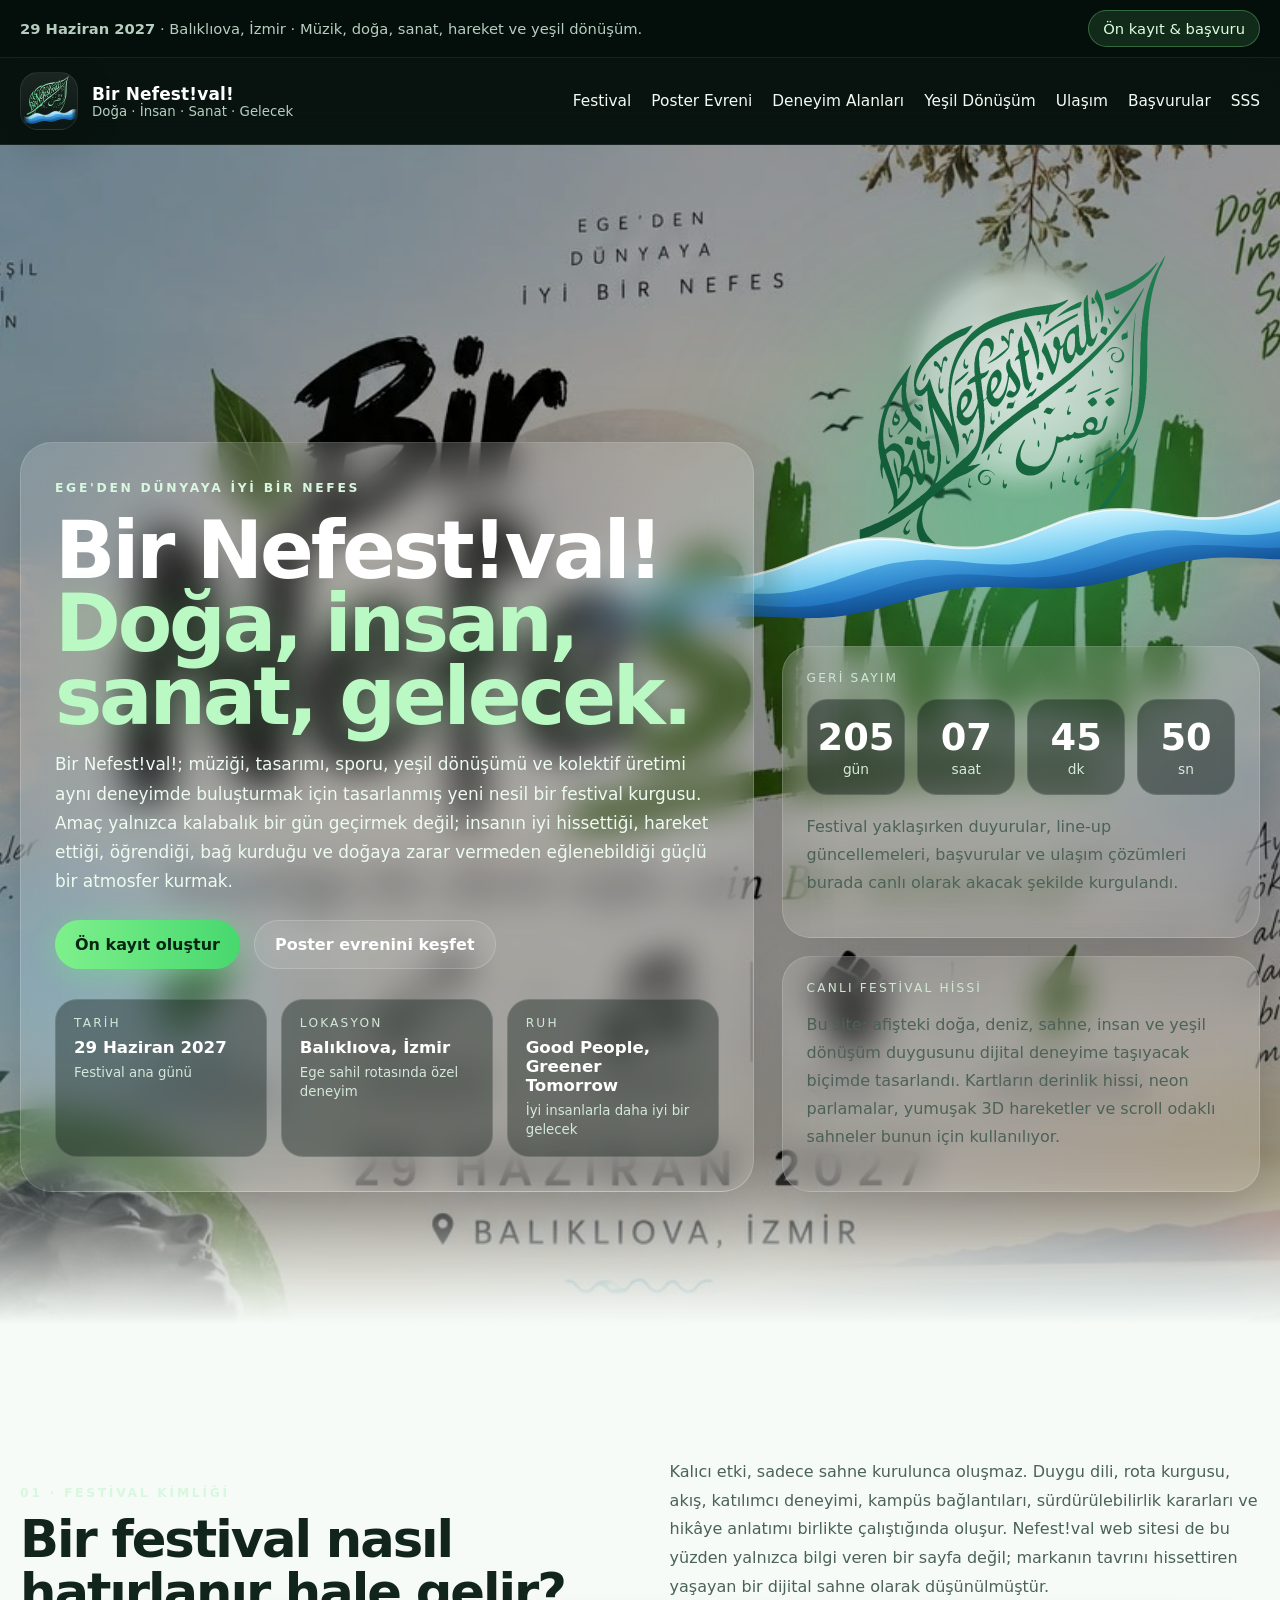
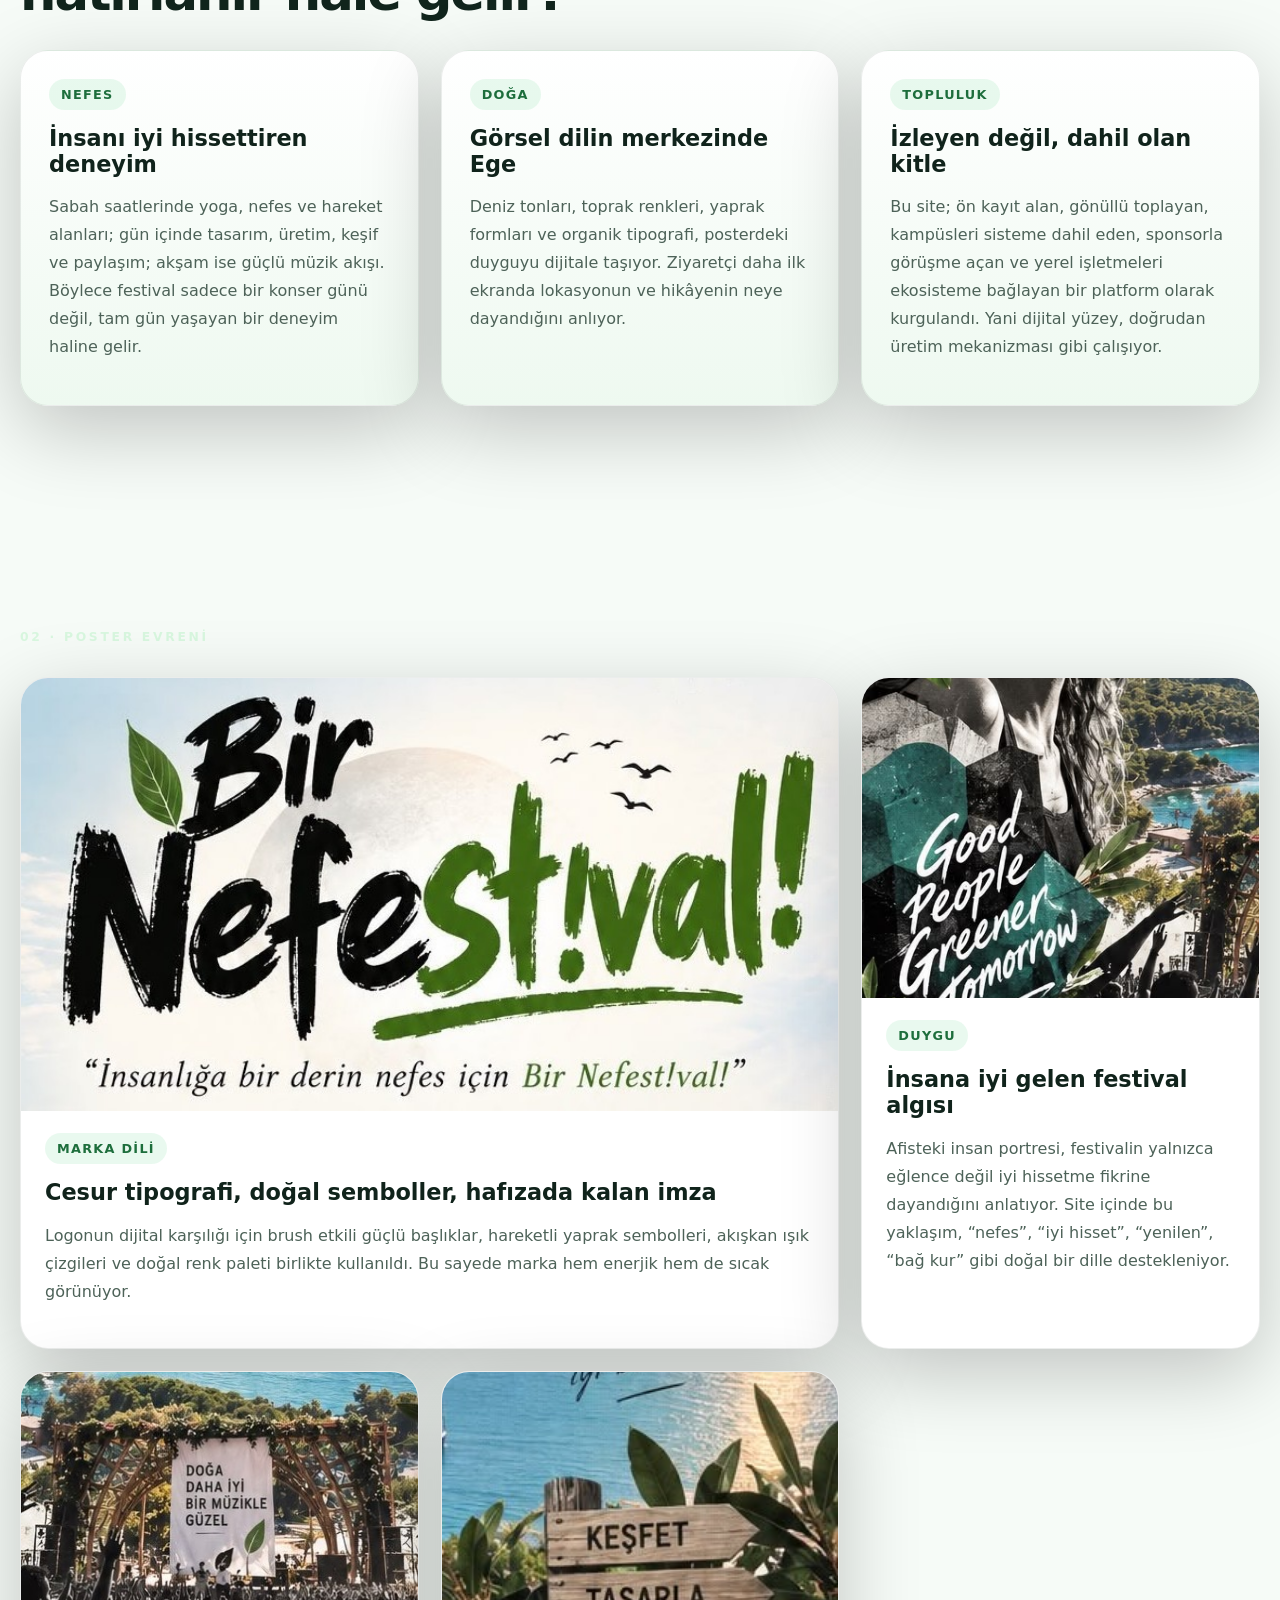
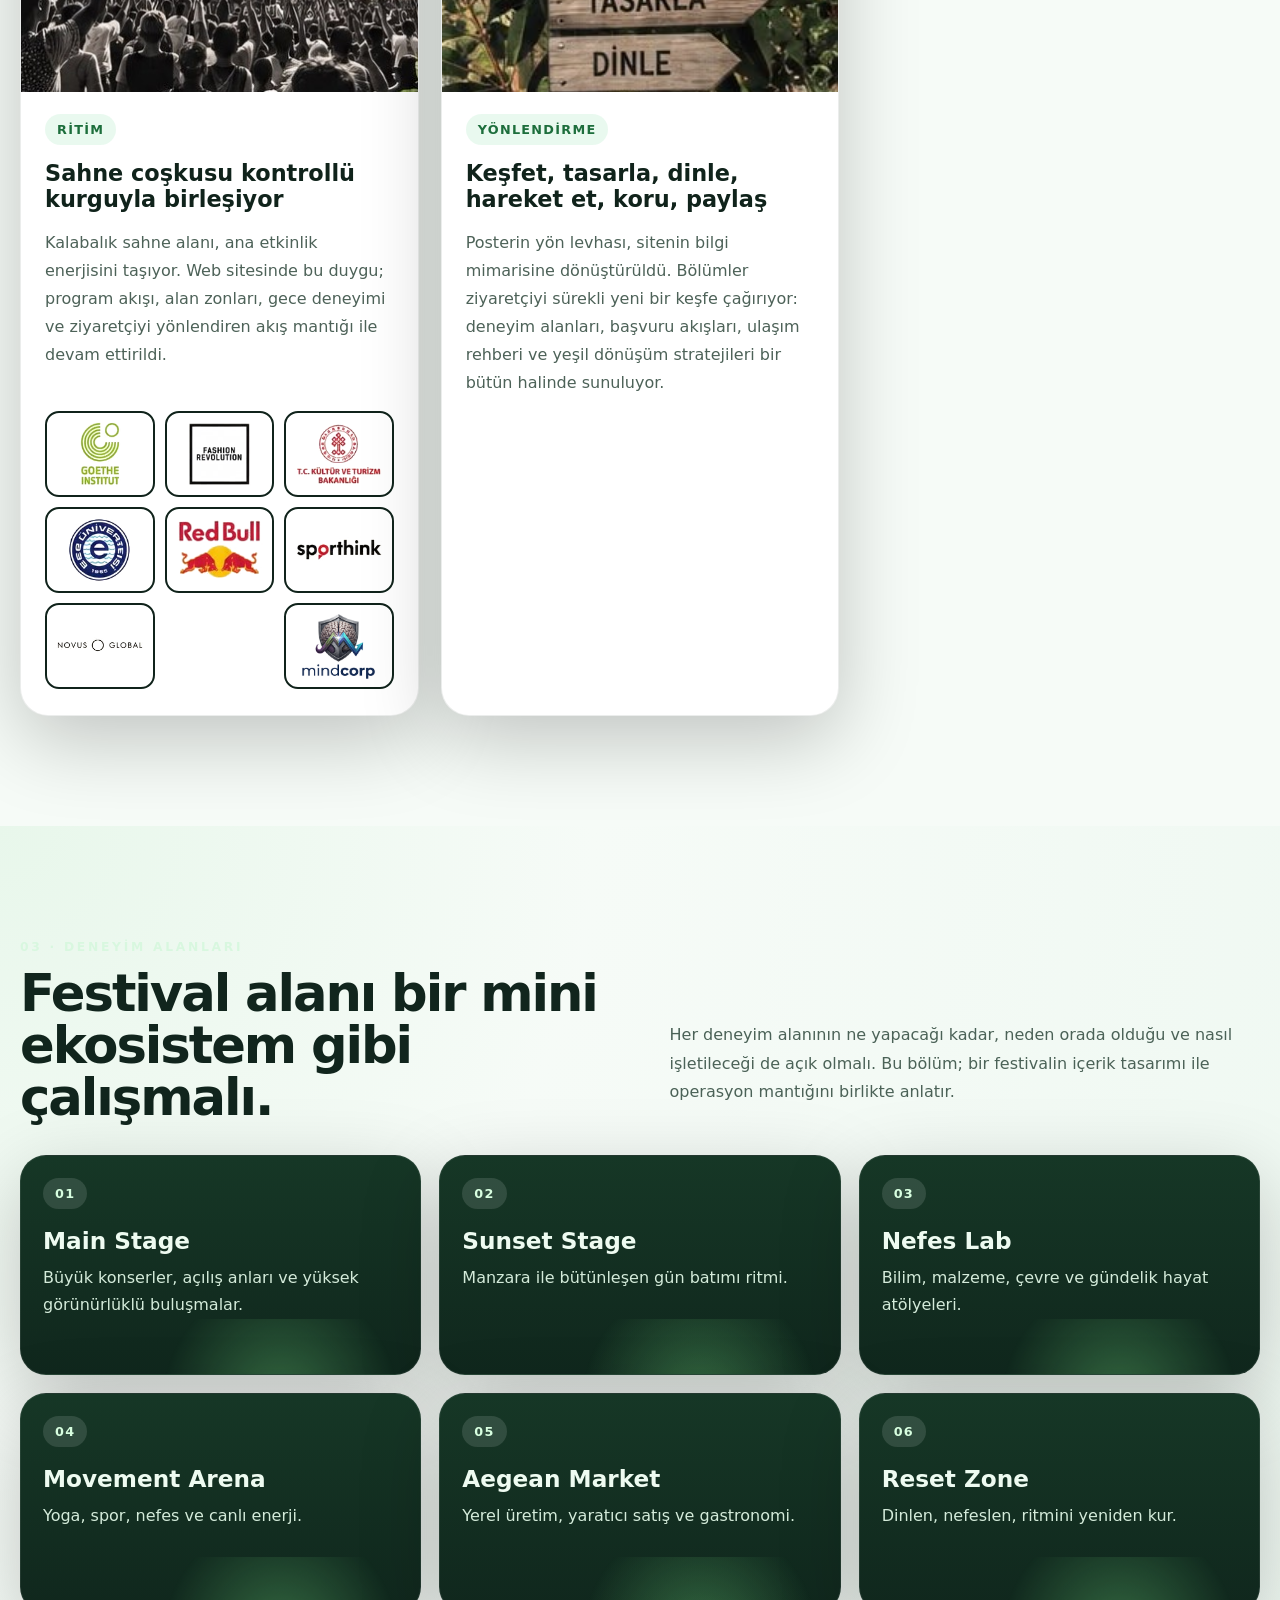
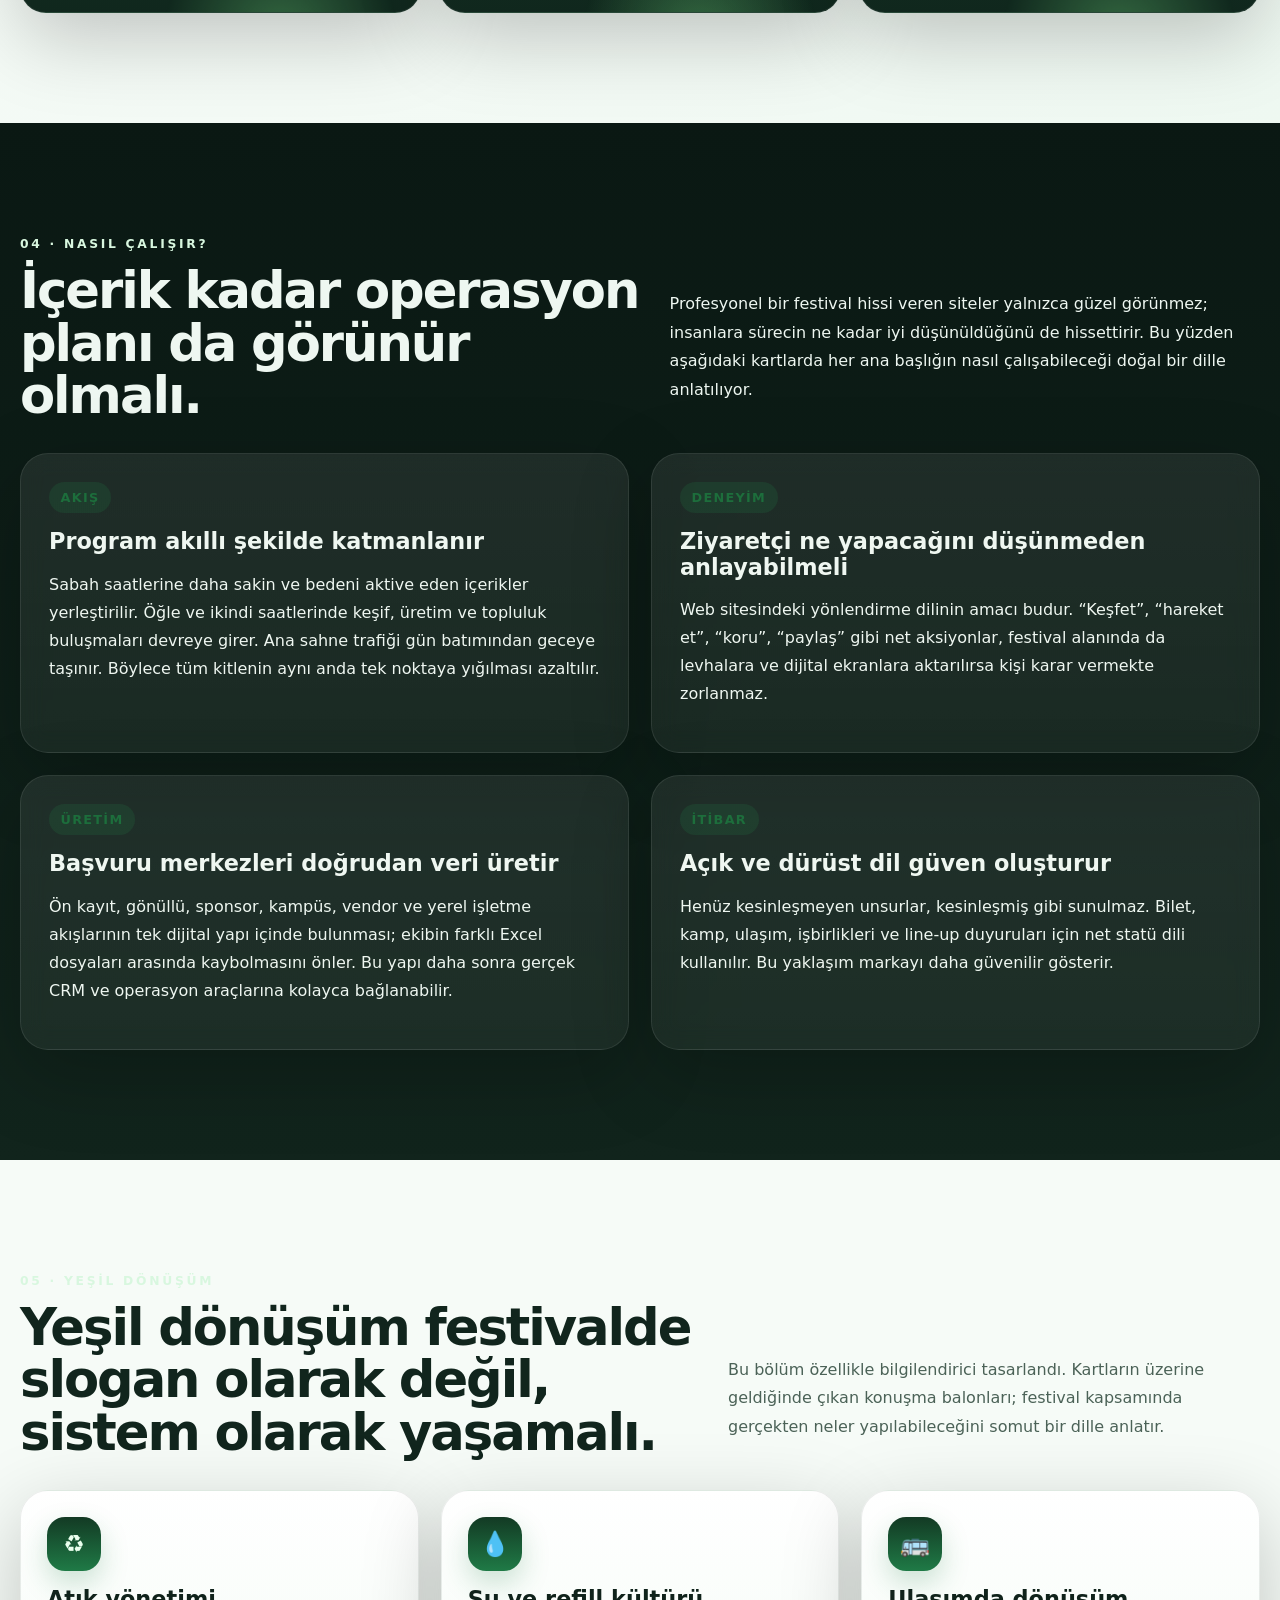
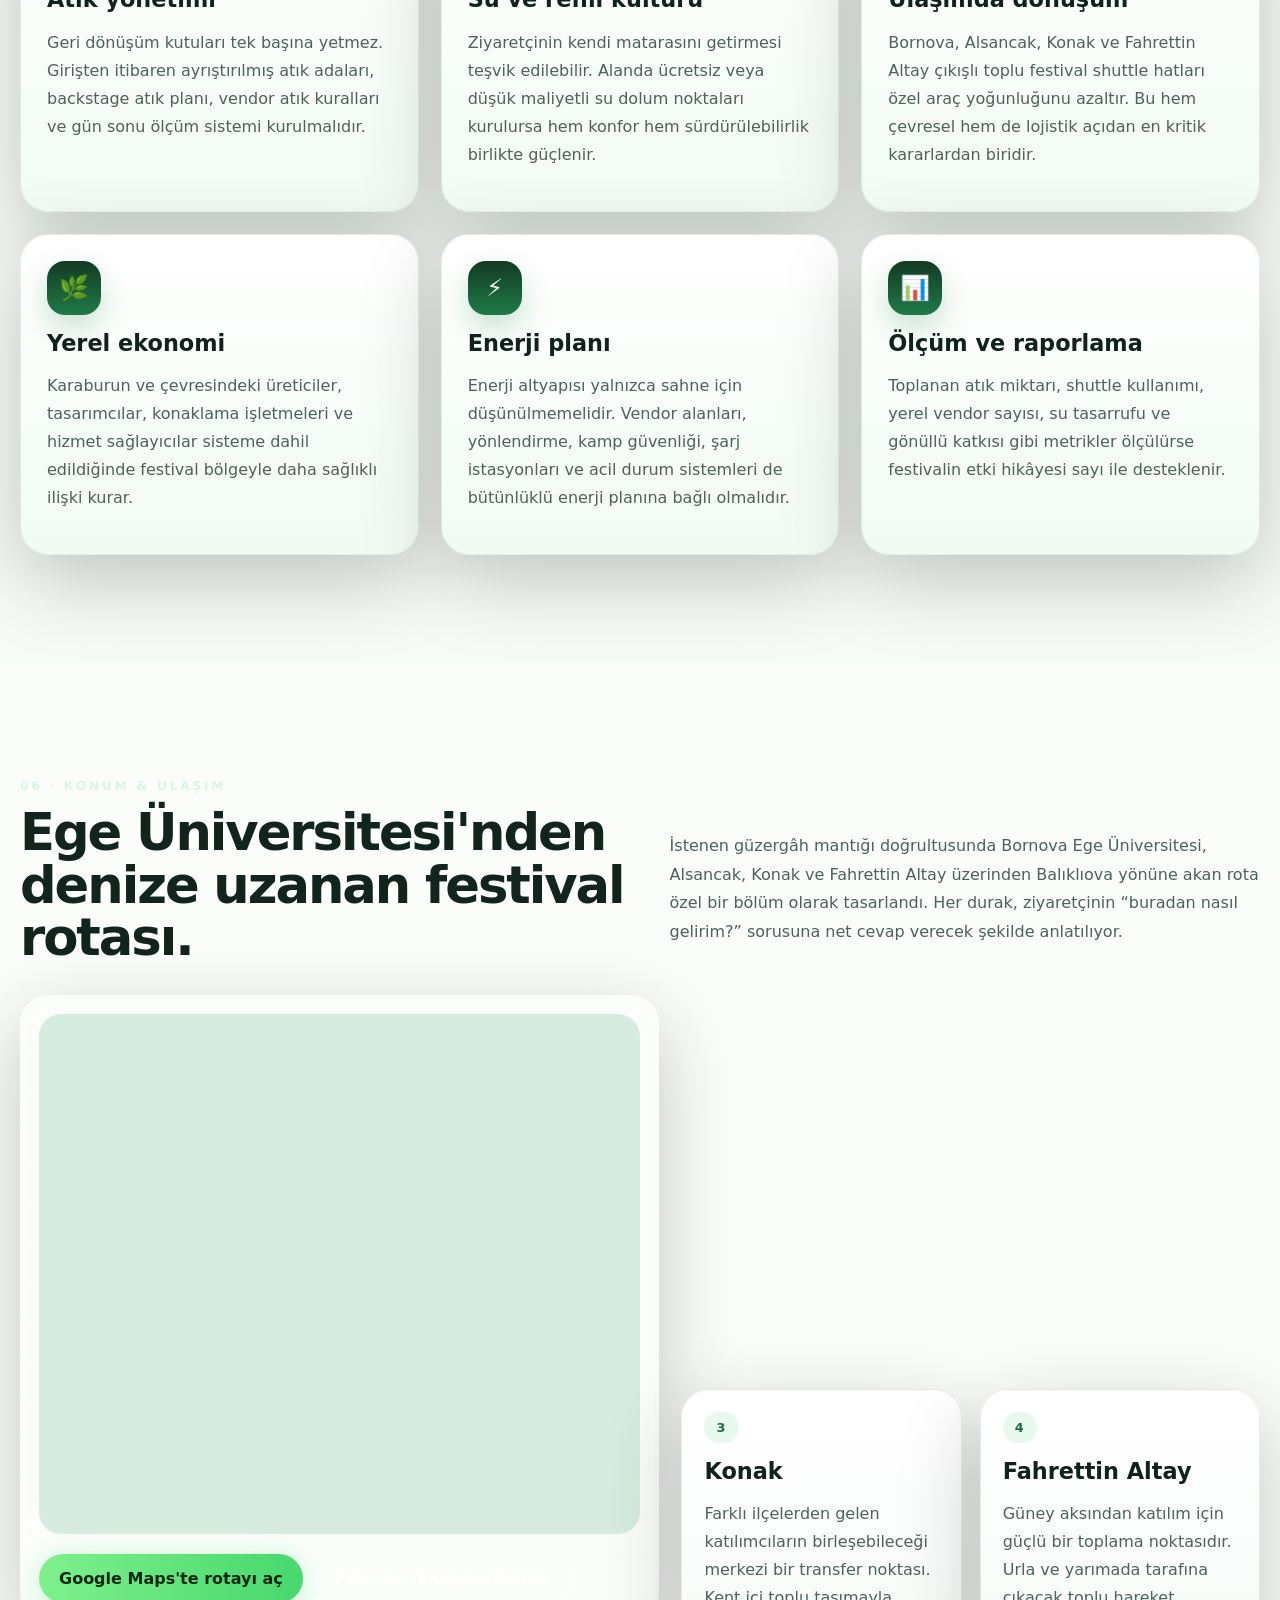
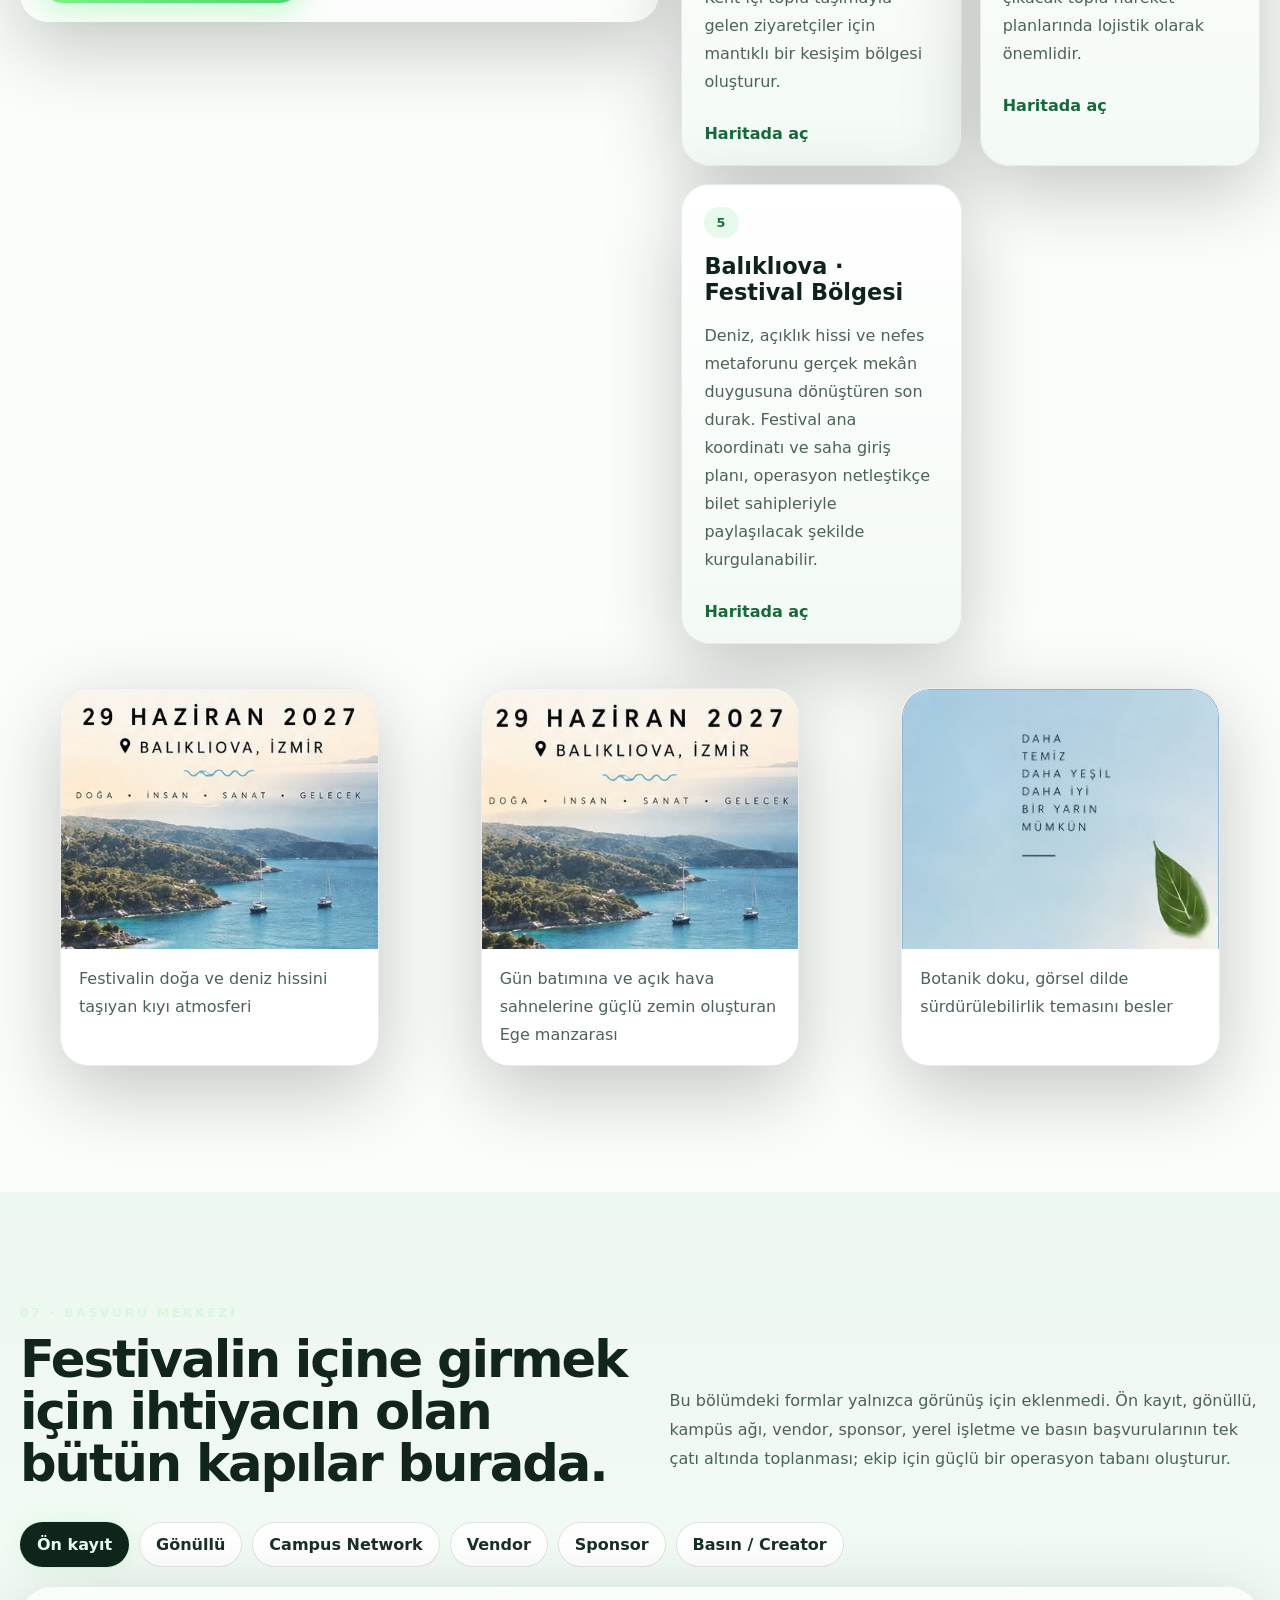
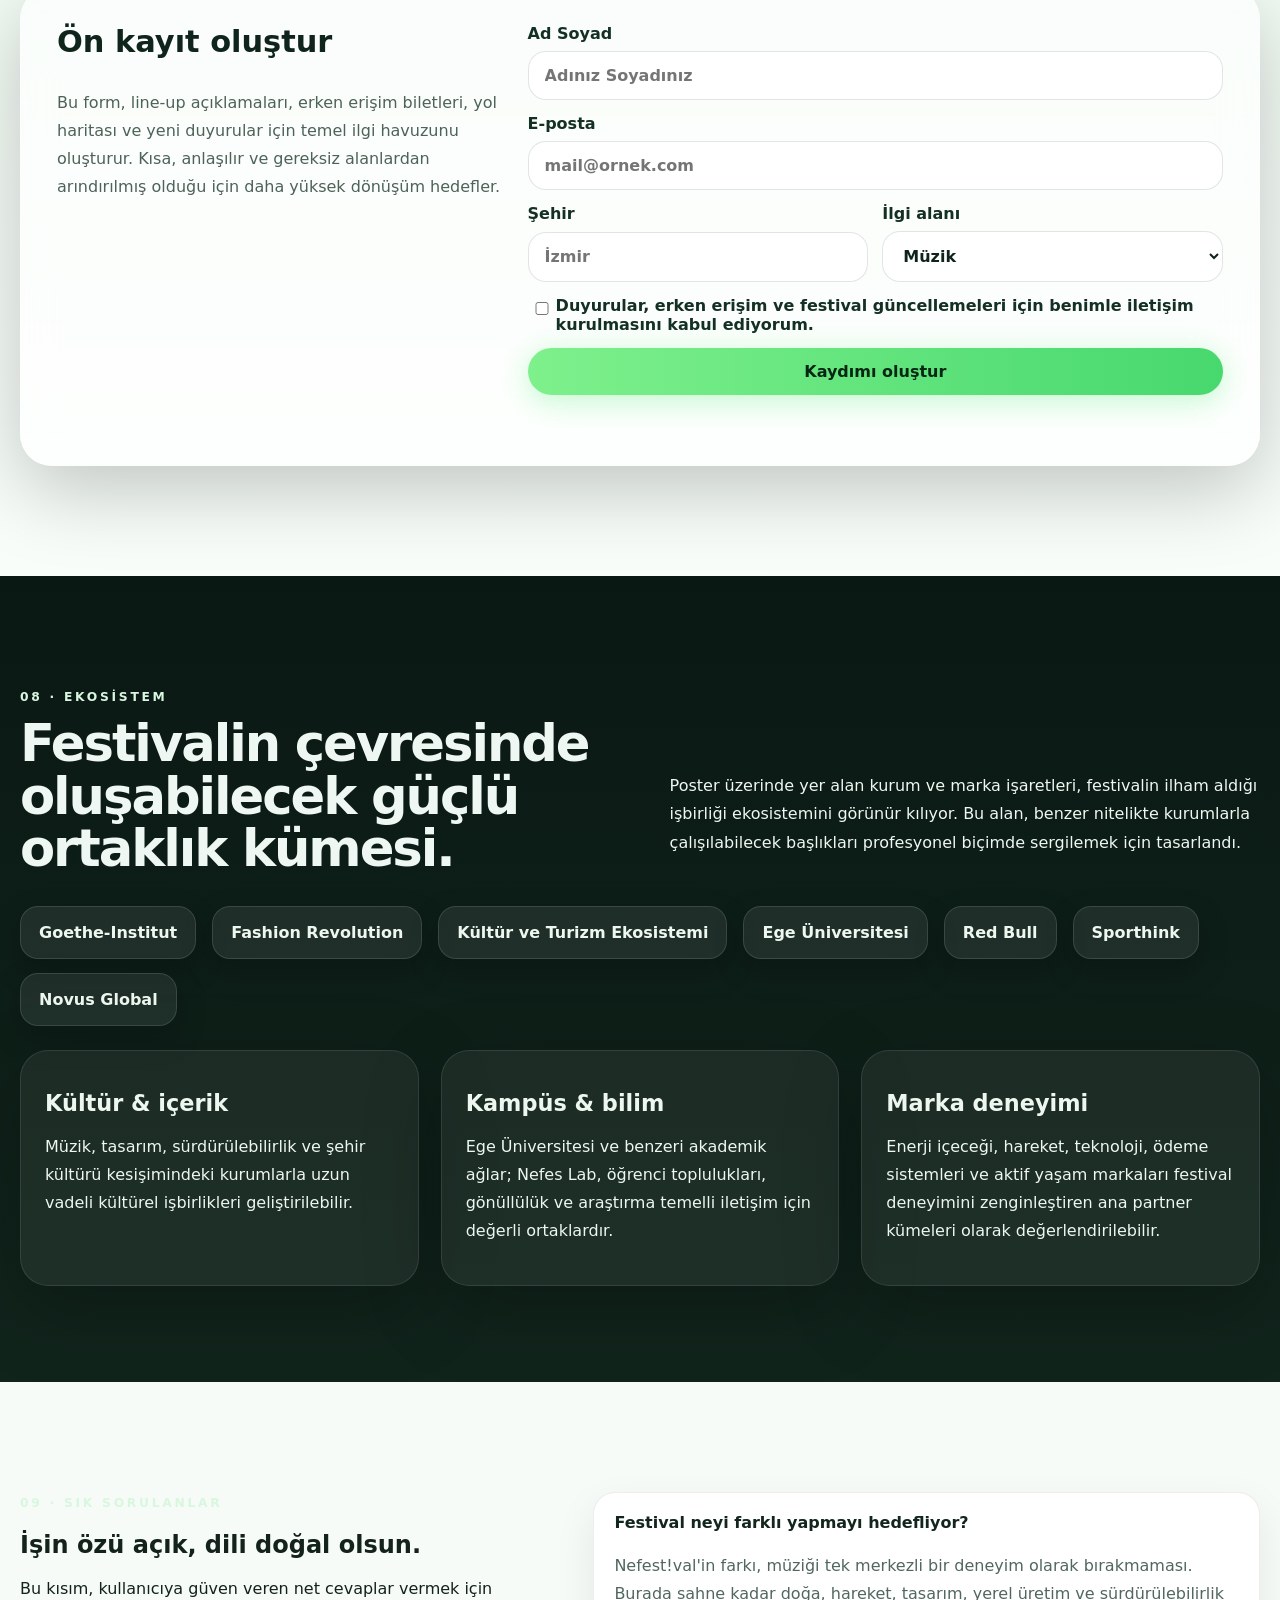
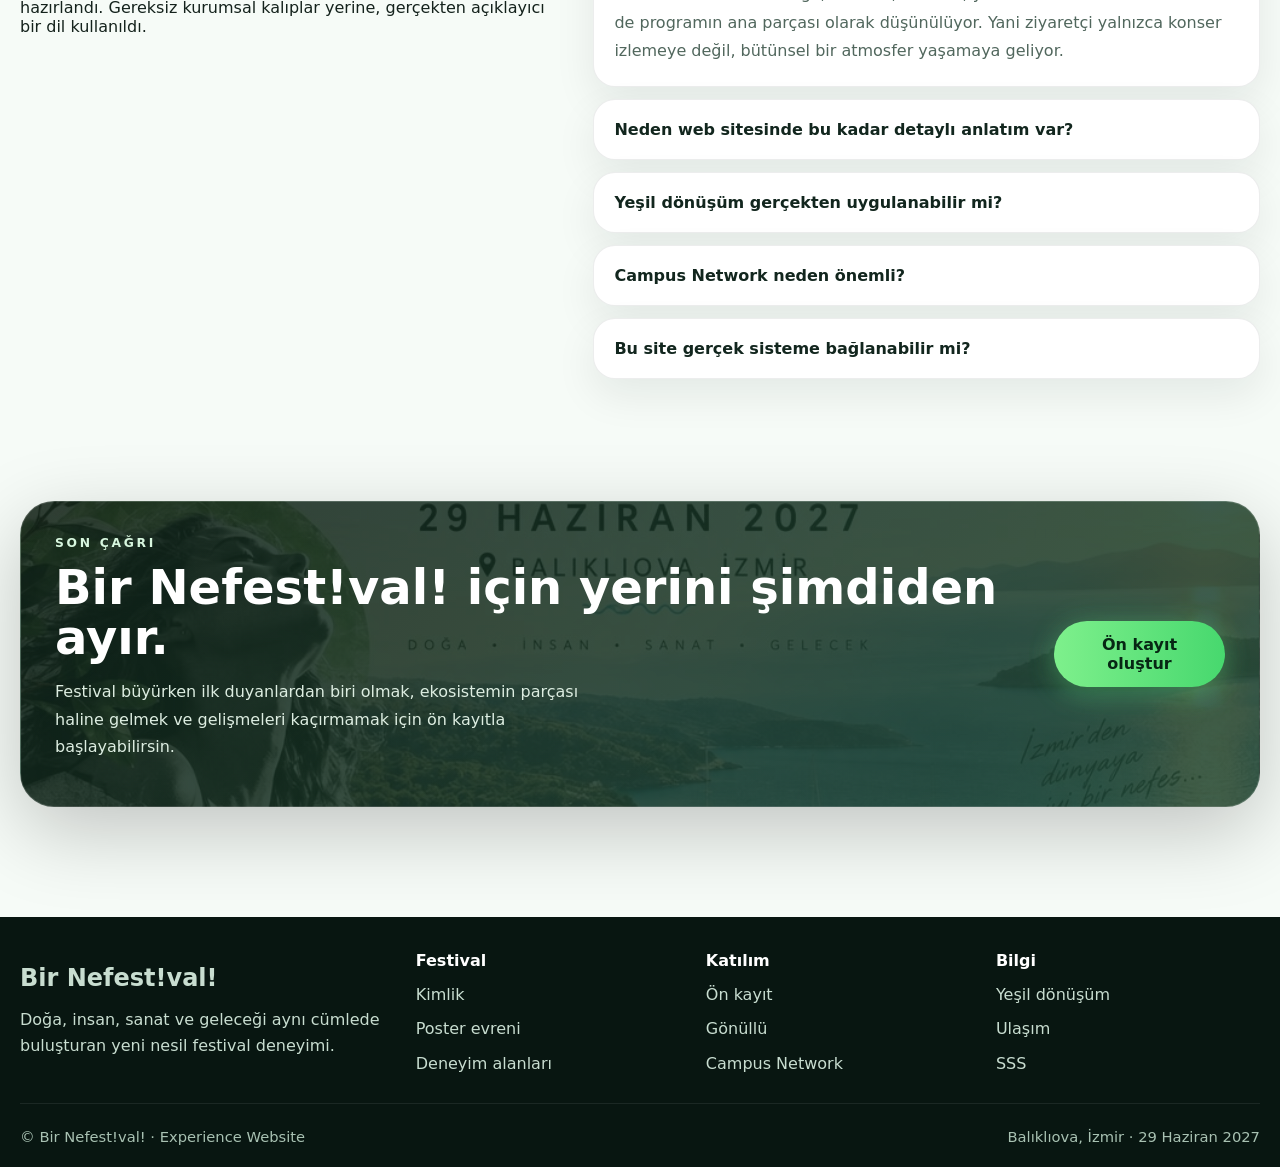
==== commit 43c6e183: "Yaprak suslemeleri ve MindCorp logosu - Hat yapragi: نَفَس kelimesi %75'e kucultuldu; sag yari, sol " ====
--- a/index.html
+++ b/index.html
@@ -215,7 +215,8 @@
               <li><img src="assets/logos/ege-universitesi.png" width="104" height="106" loading="lazy" alt="Ege Üniversitesi" /></li>
               <li><img src="assets/logos/red-bull.png" width="108" height="78" loading="lazy" alt="Red Bull" /></li>
               <li><img src="assets/logos/sporthink.png" width="136" height="40" loading="lazy" alt="sporthink" /></li>
-              <li><img src="assets/logos/novus-global.png" width="165" height="32" loading="lazy" alt="Novus Global" /></li>
+              <li class="logo-left"><img src="assets/logos/novus-global.png" width="165" height="32" loading="lazy" alt="Novus Global" /></li>
+              <li class="logo-right"><img src="assets/logos/mindcorp.png" width="221" height="200" loading="lazy" alt="MindCorp" /></li>
             </ul>
           </article>
           <article class="story-card tilt-card reveal">
--- a/styles.css
+++ b/styles.css
@@ -115,8 +115,9 @@
 .story-card img{width:100%;height:320px;object-fit:cover;flex-shrink:0}
 .story-card.wide img{height:auto;aspect-ratio:755/400}
 .story-copy{padding:22px 24px 26px}
-.logo-row{list-style:none;margin:auto 0 0;padding:0 24px 26px;display:flex;flex-wrap:wrap;justify-content:center;gap:10px}
-.logo-row li{flex:0 1 calc((100% - 20px) / 3);height:86px;display:grid;place-items:center;padding:6px 8px;background:#fff;border:2.5px solid #10231b;border-radius:14px}
+.logo-row{list-style:none;margin:auto 0 0;padding:0 24px 26px;display:grid;grid-template-columns:repeat(3,minmax(0,1fr));gap:10px}
+.logo-row li{height:86px;display:grid;place-items:center;padding:6px 8px;background:#fff;border:2.5px solid #10231b;border-radius:14px}
+.logo-row .logo-left{grid-column:1}.logo-row .logo-right{grid-column:3}
 .story-card .logo-row img{width:auto;height:auto;max-width:100%;max-height:68px;object-fit:contain}
 .immersive-zones{background:radial-gradient(circle at top left,#e8f7eb 0,#f6fbf7 38%,#eef8f1 100%)}
 .zone-layout{display:grid;grid-template-columns:repeat(3,minmax(0,1fr));gap:18px;perspective:1100px}
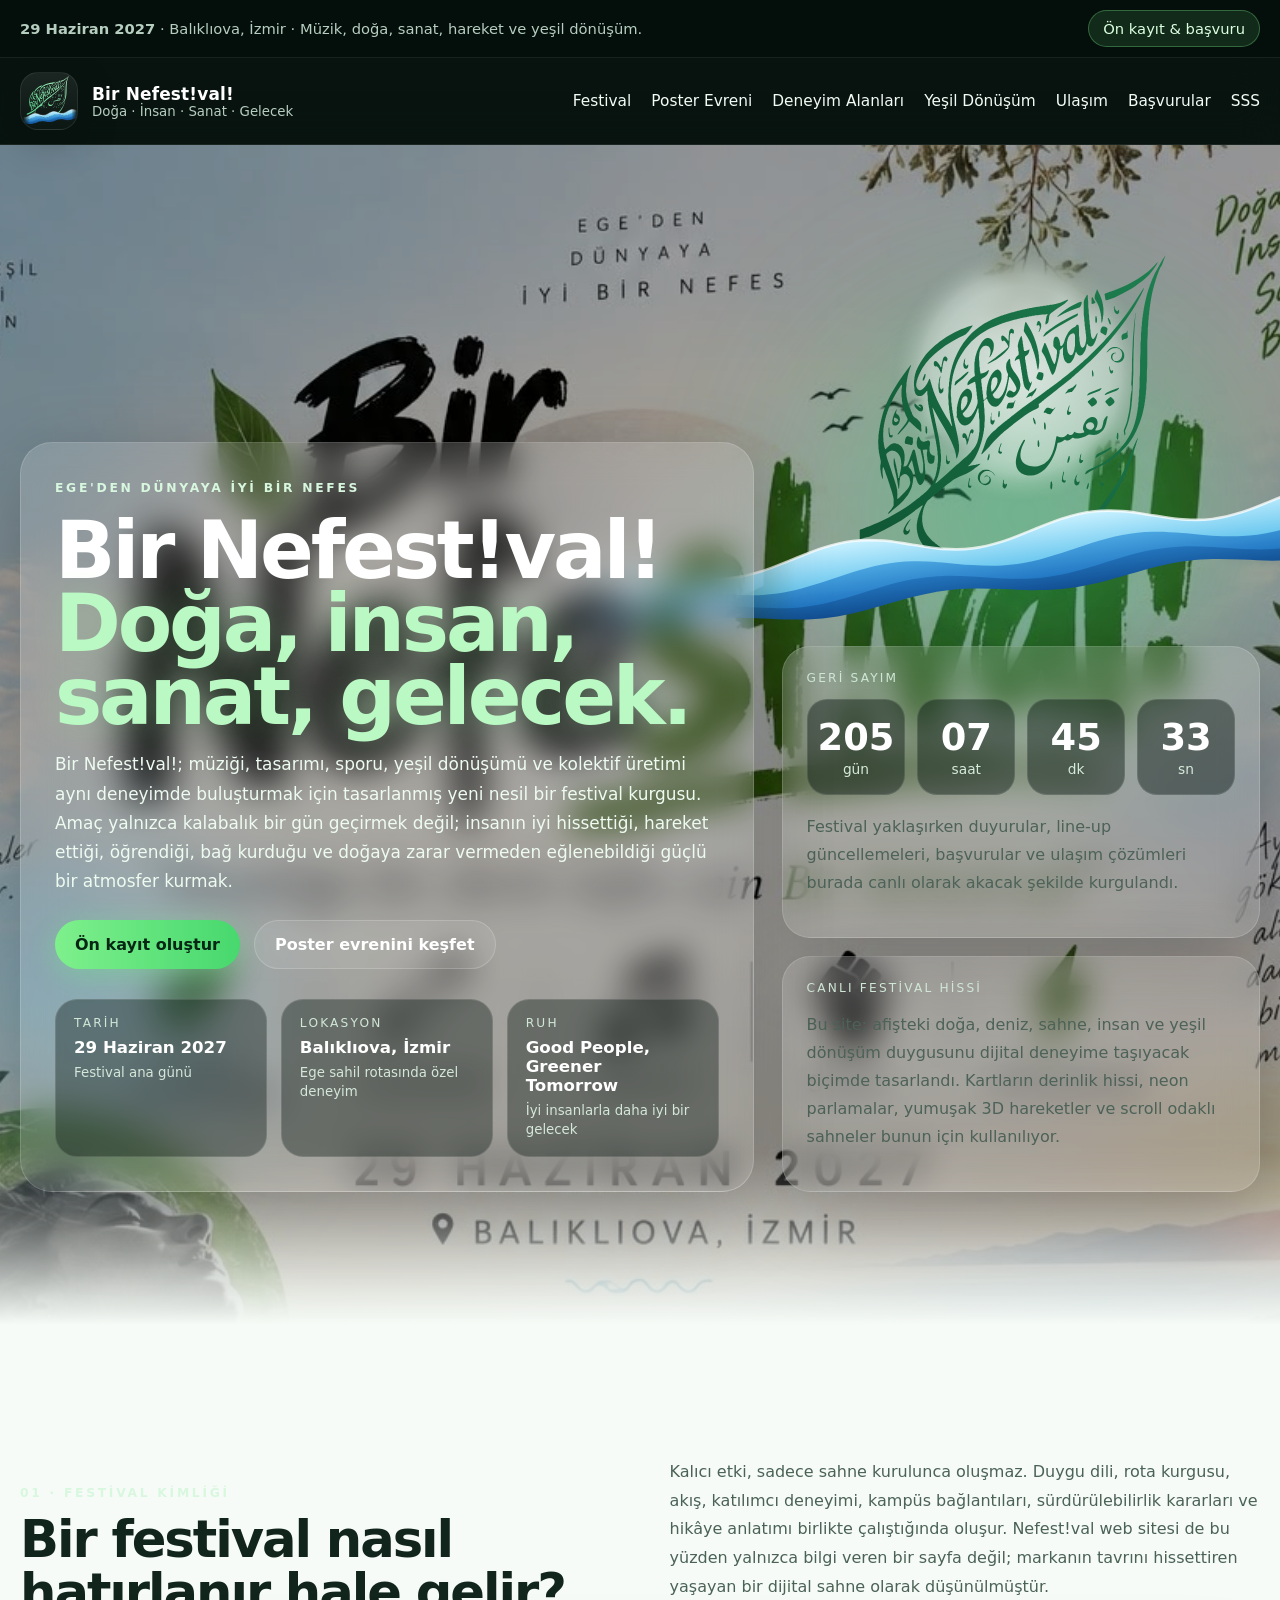
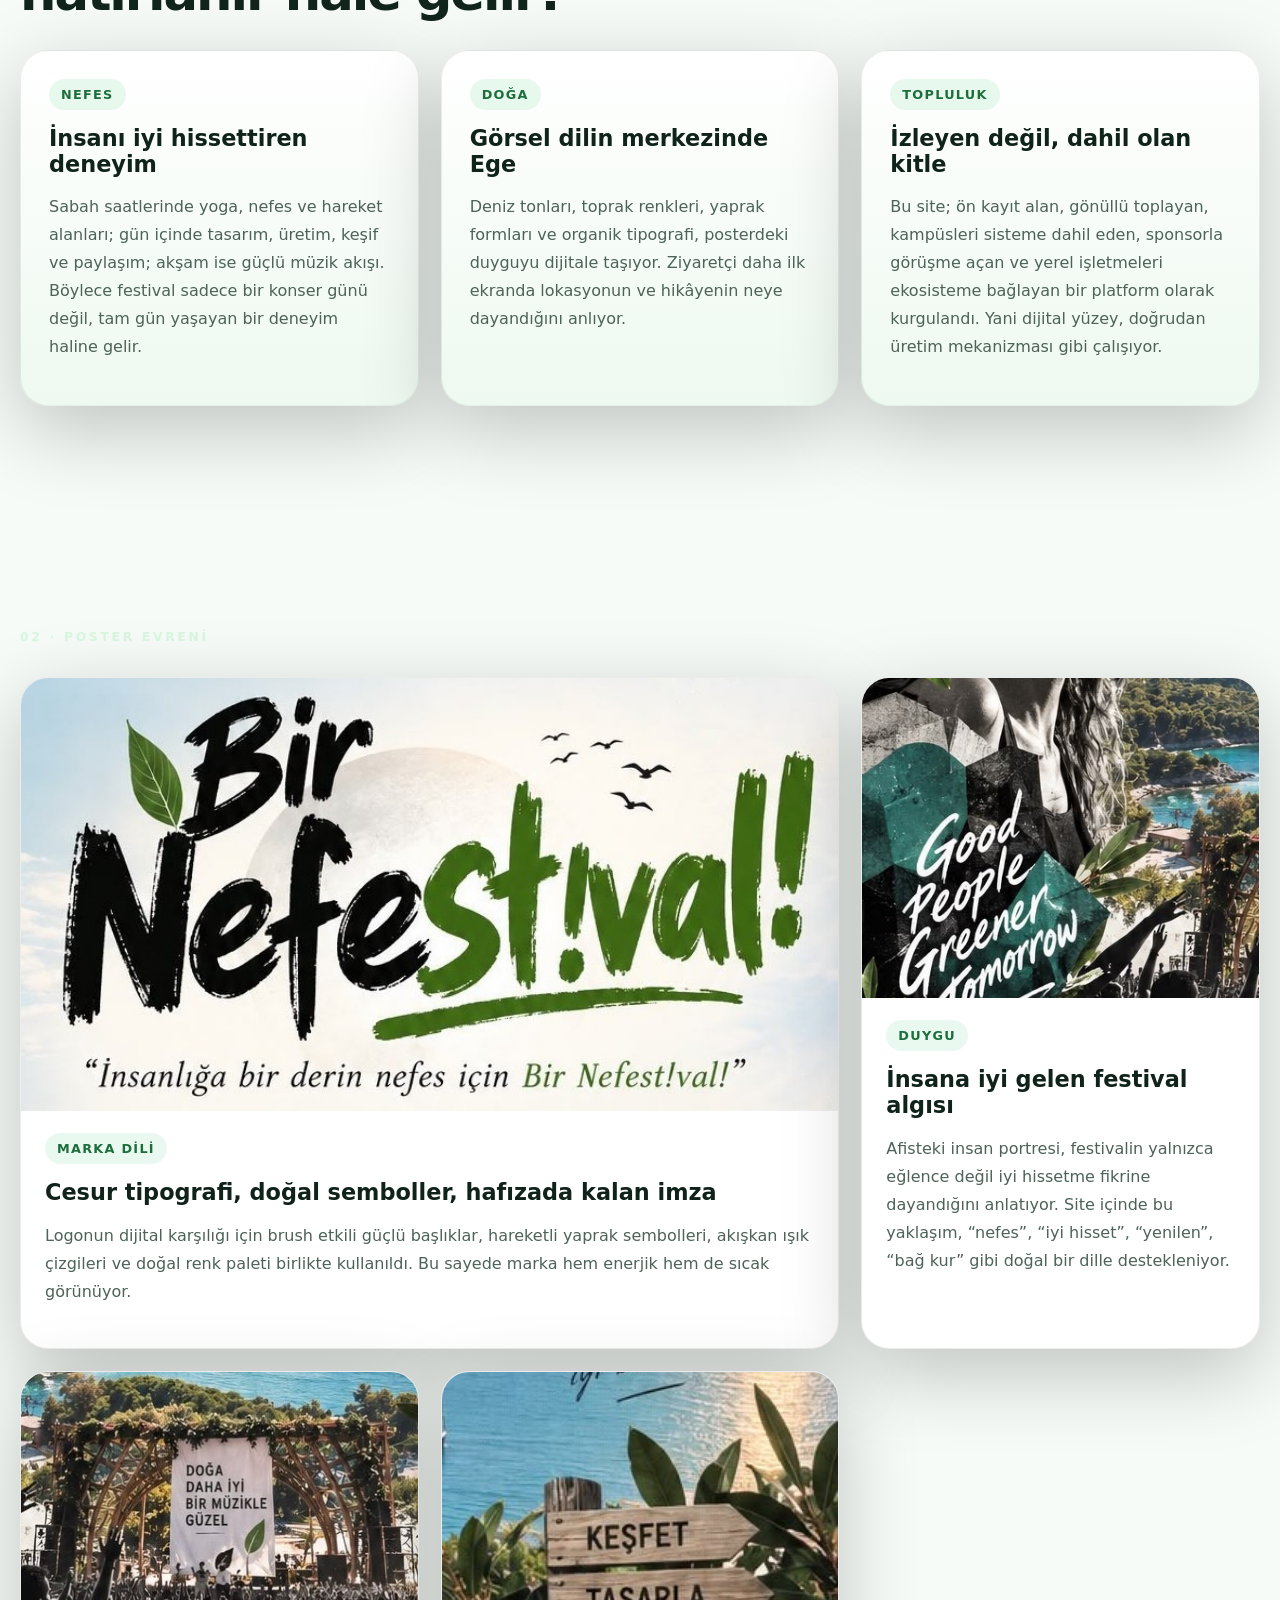
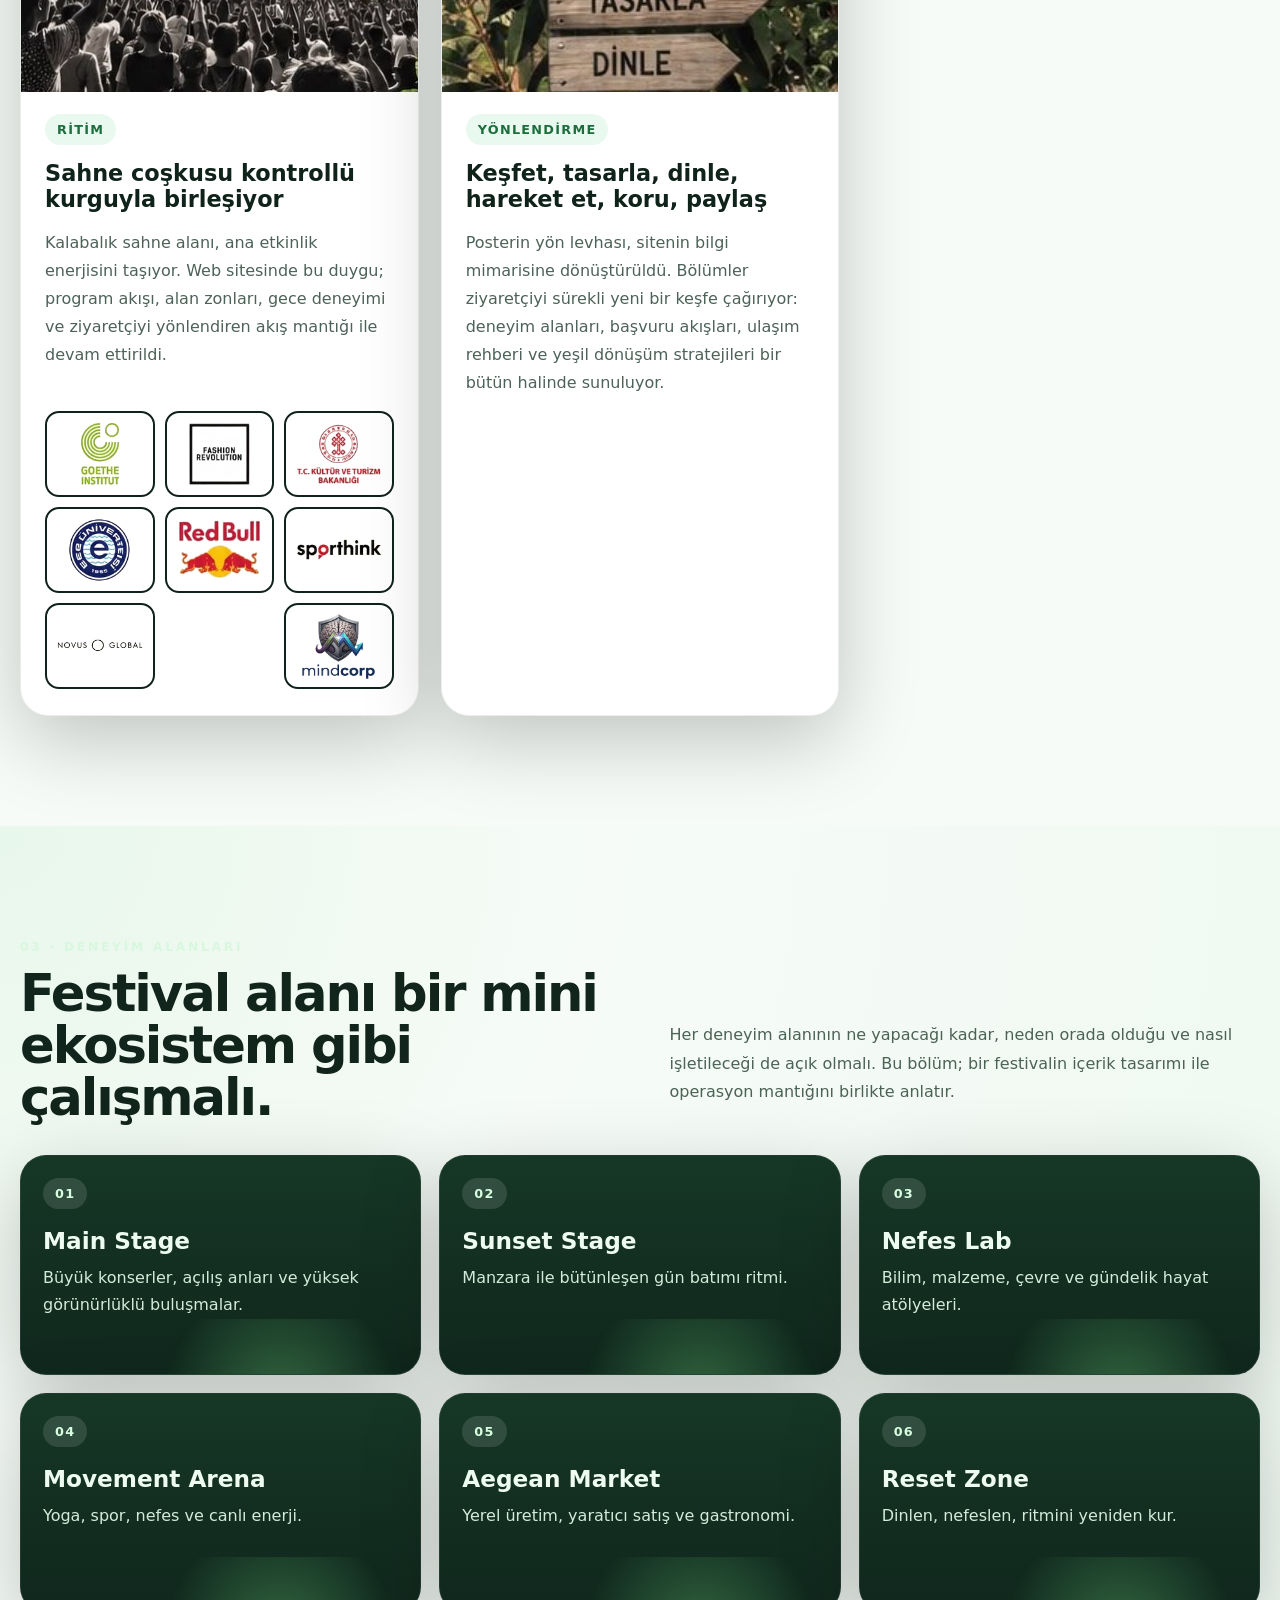
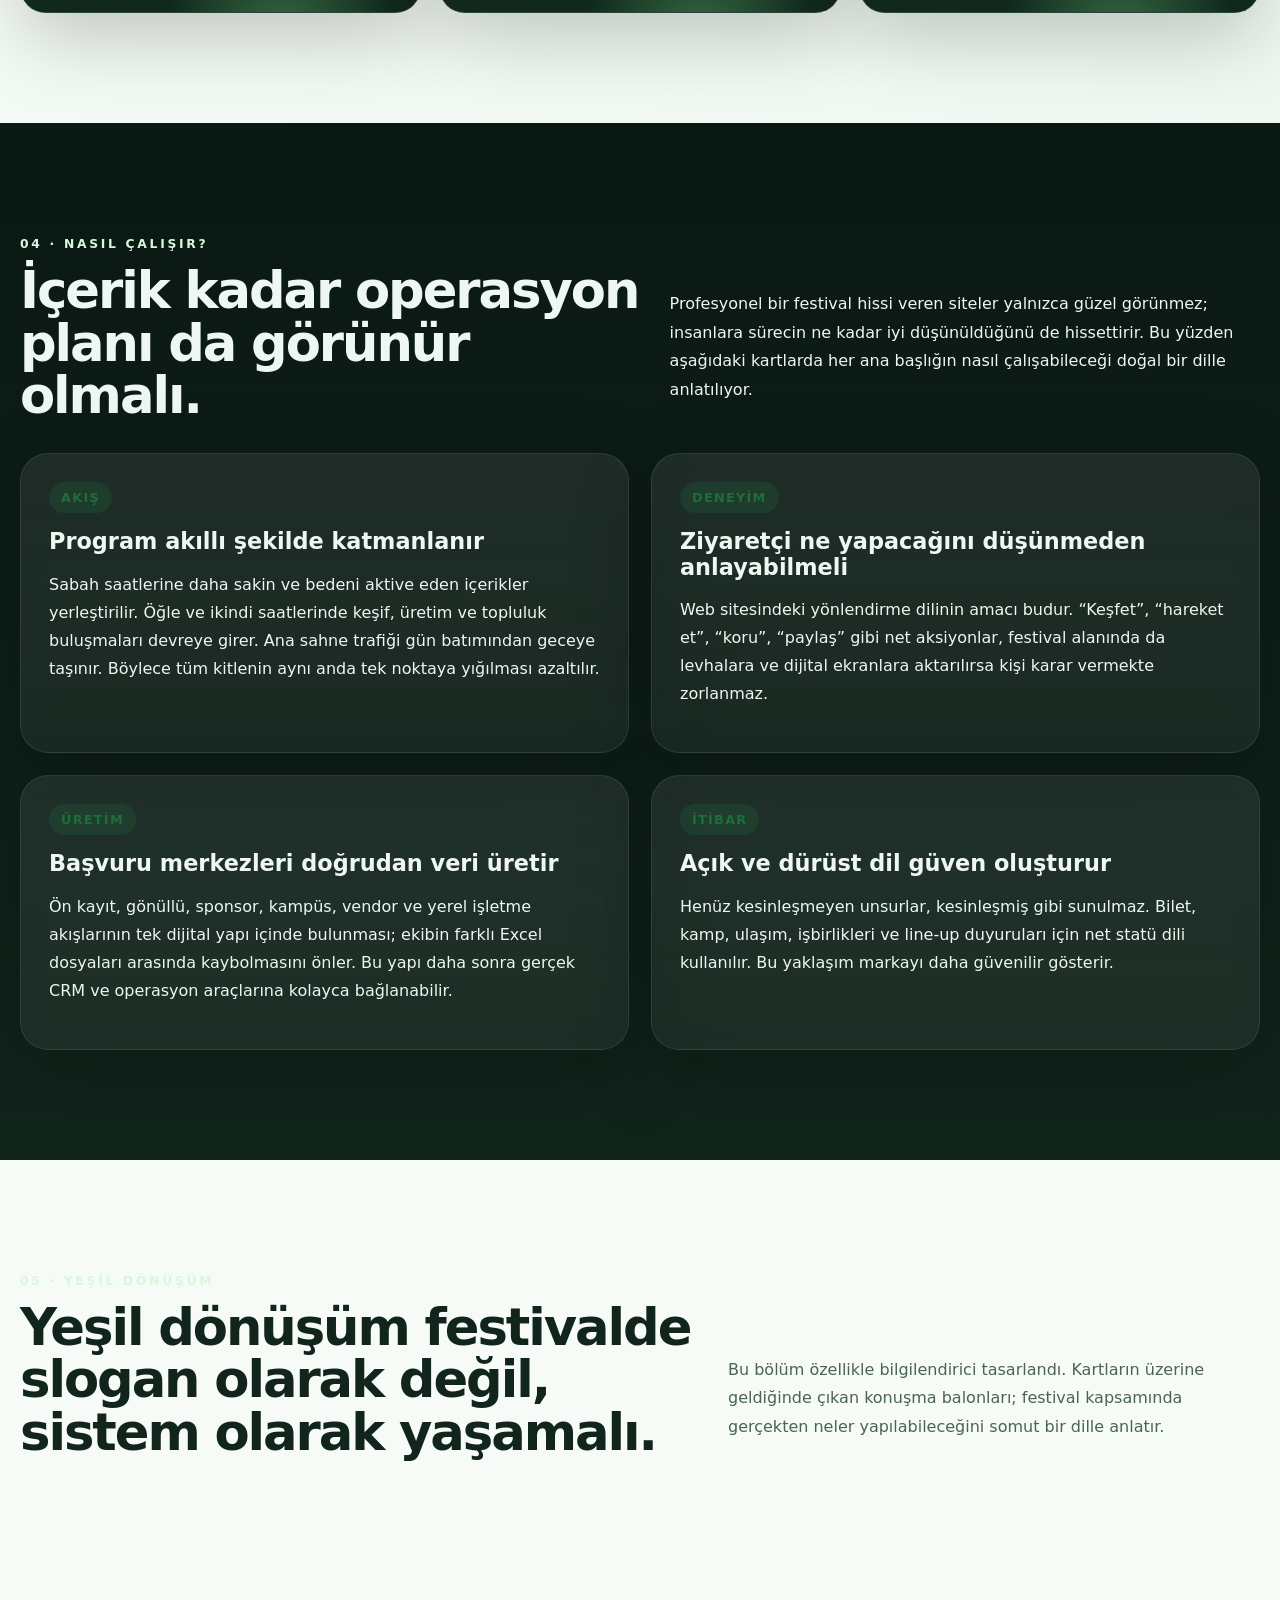
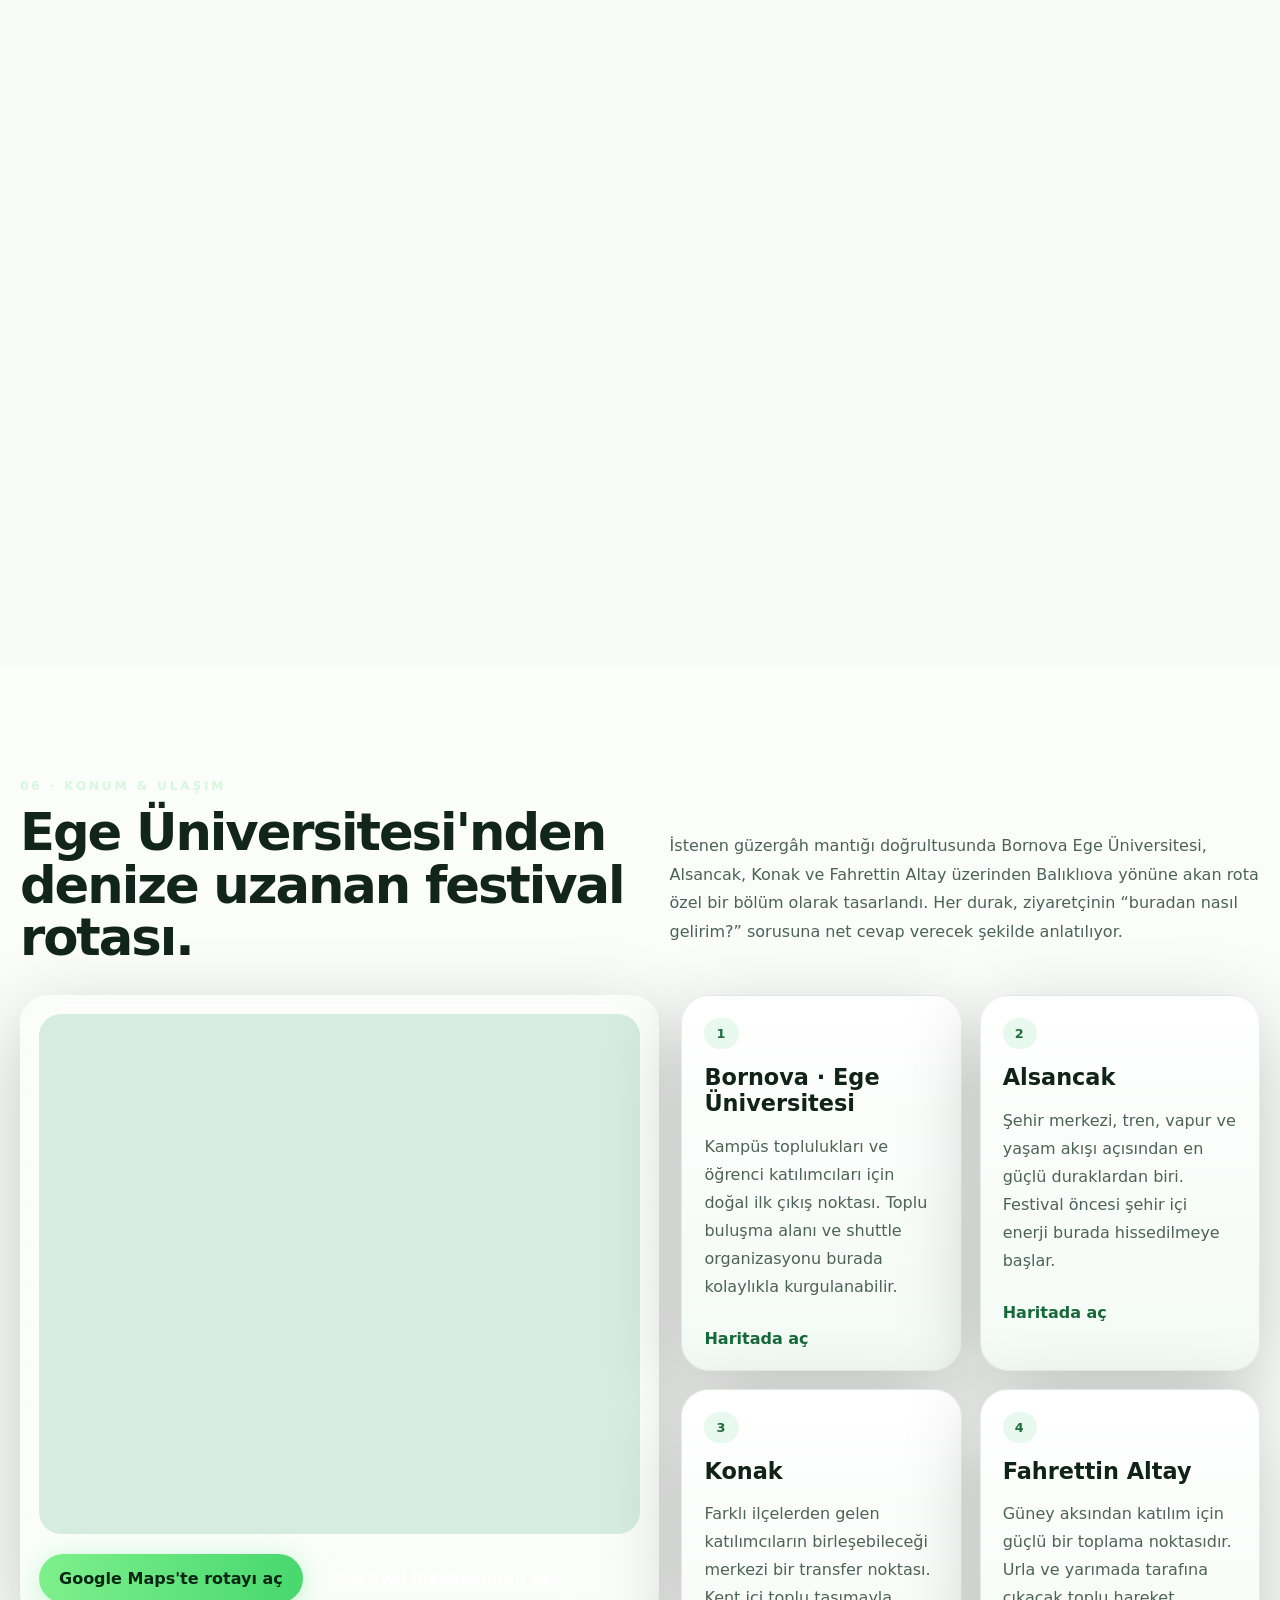
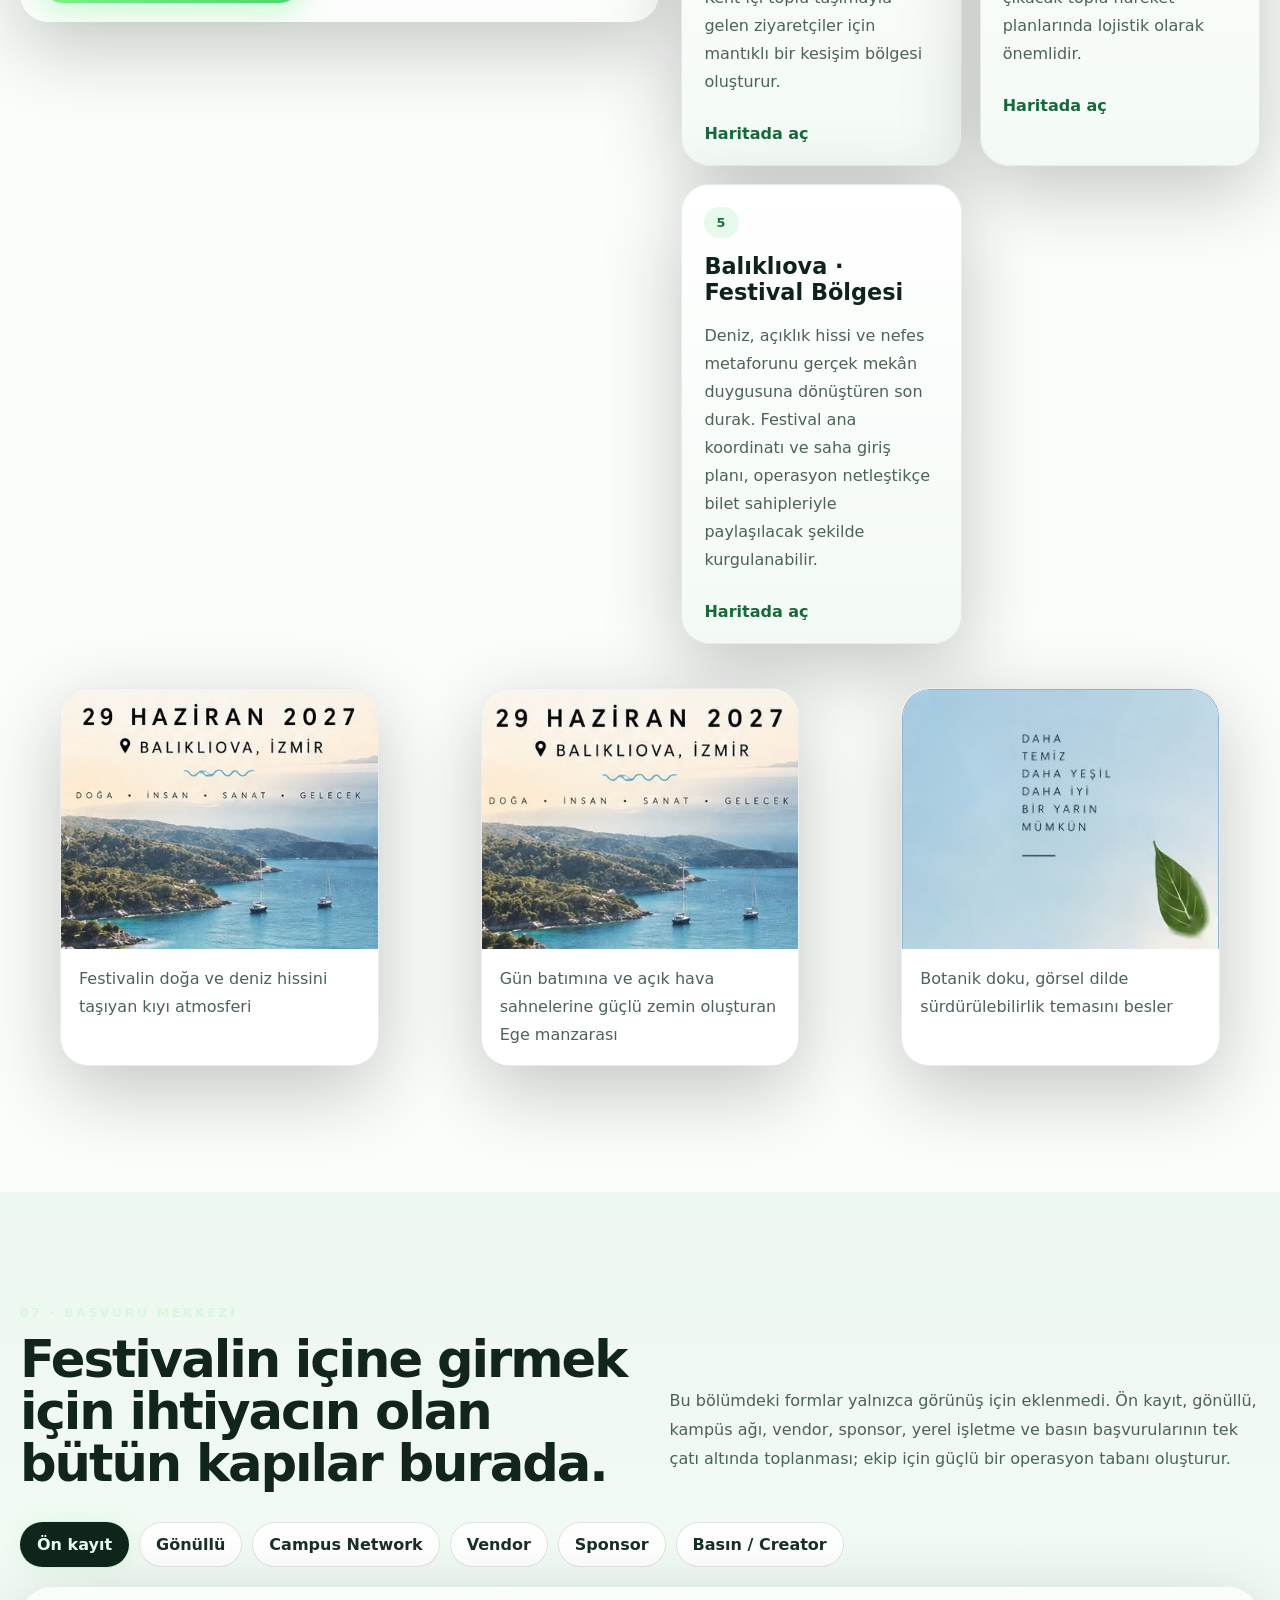
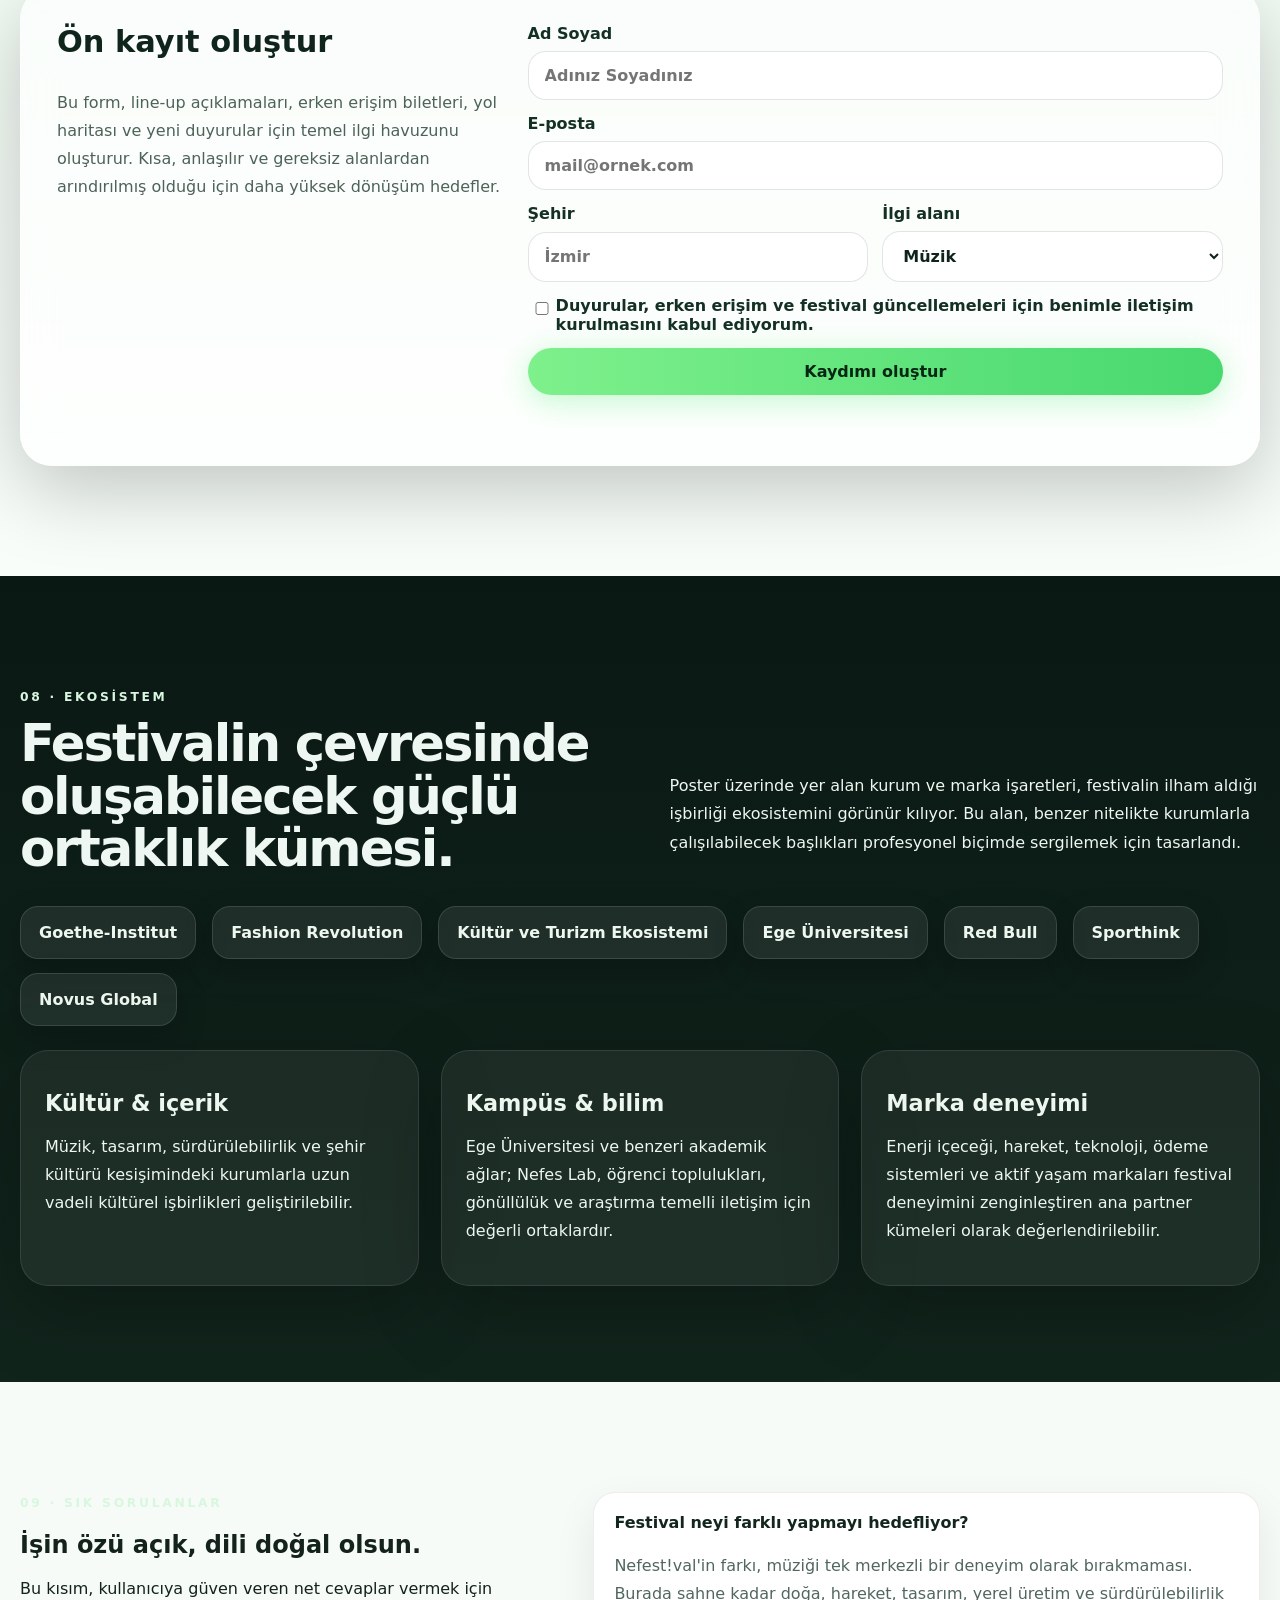
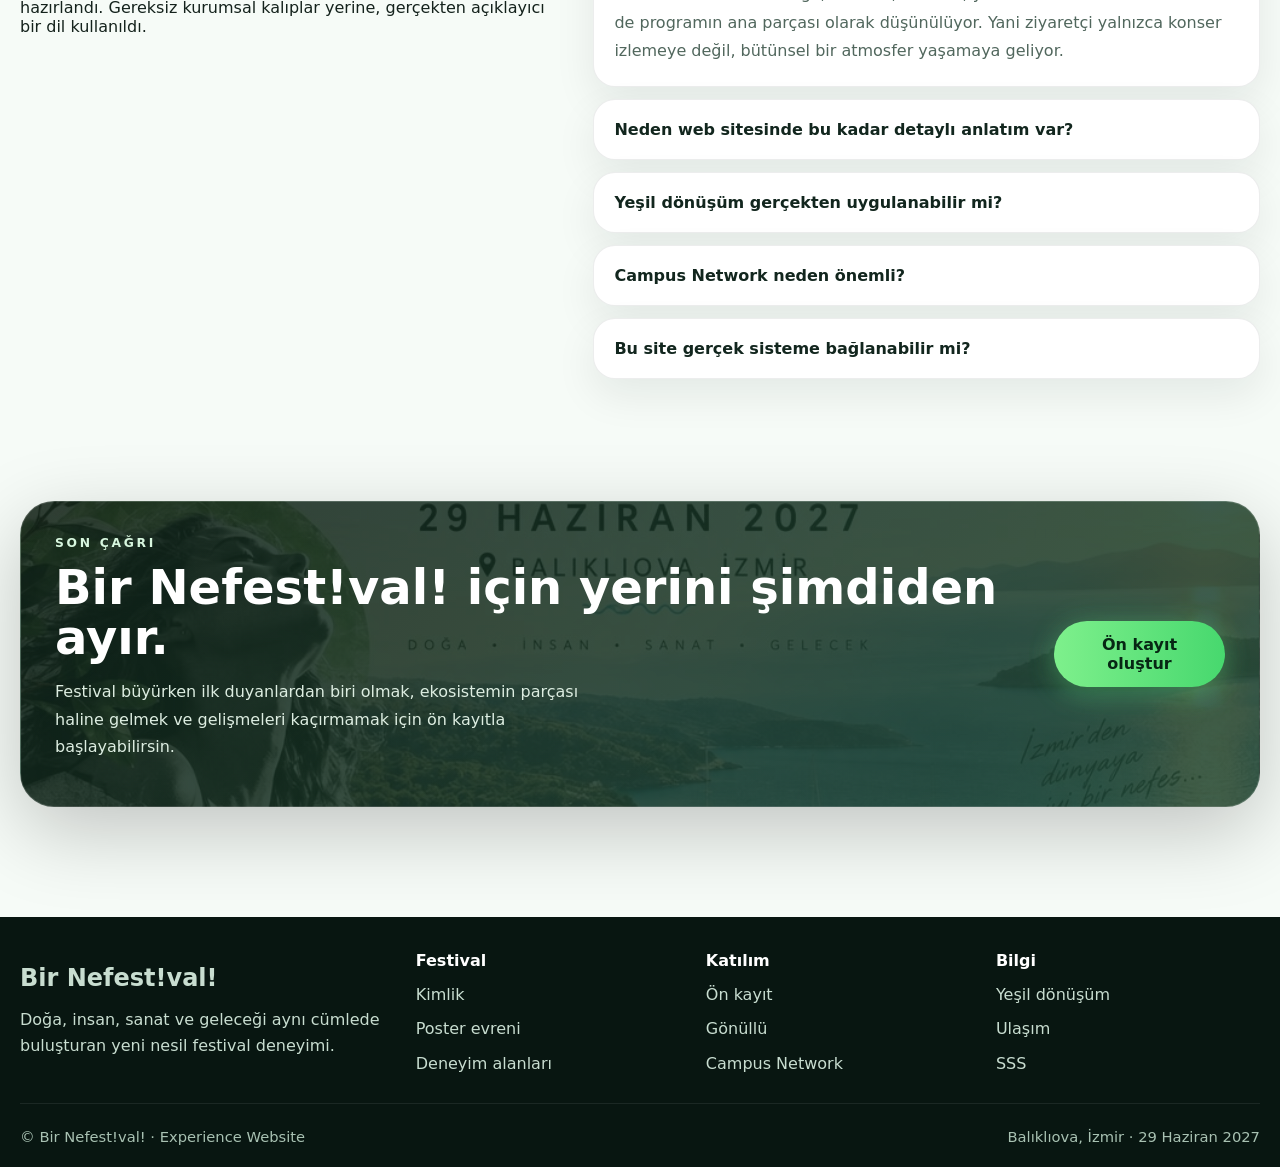
==== commit 4d7e0b8c: "MindCorp logosu: neon hover, belirgin egilme ve mindcorplab.com baglantisi - Uzerine gelince donen n" ====
--- a/index.html
+++ b/index.html
@@ -216,7 +216,7 @@
               <li><img src="assets/logos/red-bull.png" width="108" height="78" loading="lazy" alt="Red Bull" /></li>
               <li><img src="assets/logos/sporthink.png" width="136" height="40" loading="lazy" alt="sporthink" /></li>
               <li class="logo-left"><img src="assets/logos/novus-global.png" width="165" height="32" loading="lazy" alt="Novus Global" /></li>
-              <li class="logo-right"><img src="assets/logos/mindcorp.png" width="221" height="200" loading="lazy" alt="MindCorp" /></li>
+              <li class="logo-right logo-mindcorp"><a class="mc-link" href="https://mindcorplab.com" target="_blank" rel="noopener" aria-label="MindCorp, mindcorplab.com (yeni sekmede açılır)"><img src="assets/logos/mindcorp.png" width="221" height="200" loading="lazy" alt="MindCorp" /></a></li>
             </ul>
           </article>
           <article class="story-card tilt-card reveal">
--- a/styles.css
+++ b/styles.css
@@ -119,6 +119,21 @@
 .logo-row li{height:86px;display:grid;place-items:center;padding:6px 8px;background:#fff;border:2.5px solid #10231b;border-radius:14px}
 .logo-row .logo-left{grid-column:1}.logo-row .logo-right{grid-column:3}
 .story-card .logo-row img{width:auto;height:auto;max-width:100%;max-height:68px;object-fit:contain}
+/* MindCorp: imlece göre belirgin eğilme, anında yanan dönen neon çerçeve, öne çıkan logo; tıklanınca mindcorplab.com */
+@property --mc-a{syntax:"<angle>";inherits:false;initial-value:0deg}
+.logo-row .logo-mindcorp{position:relative;padding:0;transform-style:preserve-3d;transition:transform .2s ease-out,box-shadow .12s ease,border-color .1s ease;will-change:transform}
+.logo-mindcorp .mc-link{display:grid;place-items:center;width:100%;height:100%;padding:6px 8px;border-radius:inherit;transform-style:preserve-3d;outline:none}
+.logo-mindcorp .mc-link img{transition:transform .25s var(--ease),filter .2s ease}
+.logo-mindcorp::before{content:"";position:absolute;inset:-6px;border-radius:19px;padding:3px;pointer-events:none;opacity:0;transition:opacity .06s linear;
+  background:conic-gradient(from var(--mc-a),#7ef08c,#22d3ee,#6d5dfc,#c026d3,#22d3ee,#7ef08c);
+  -webkit-mask:linear-gradient(#000 0 0) content-box,linear-gradient(#000 0 0);-webkit-mask-composite:xor;mask-composite:exclude;
+  filter:drop-shadow(0 0 5px rgba(34,211,238,.95)) drop-shadow(0 0 14px rgba(109,93,252,.75))}
+.logo-mindcorp:hover::before,.logo-mindcorp:focus-within::before{opacity:1;animation:mcSpin 1.4s linear infinite}
+.logo-mindcorp:hover,.logo-mindcorp:focus-within{border-color:#0b1a2e;box-shadow:0 0 16px rgba(34,211,238,.6),0 0 38px rgba(109,93,252,.4),0 18px 36px rgba(8,31,17,.28)}
+.logo-mindcorp:hover .mc-link img,.logo-mindcorp:focus-within .mc-link img{transform:translateZ(26px) scale(1.1);filter:drop-shadow(0 6px 10px rgba(12,30,60,.35)) drop-shadow(0 0 8px rgba(34,211,238,.5));animation:mcFloat 2.2s ease-in-out infinite}
+@keyframes mcSpin{to{--mc-a:360deg}}
+@keyframes mcFloat{0%,100%{translate:0 0}50%{translate:0 -4px}}
+@media (prefers-reduced-motion:reduce){.logo-mindcorp::before,.logo-mindcorp .mc-link img{animation:none!important}}
 .immersive-zones{background:radial-gradient(circle at top left,#e8f7eb 0,#f6fbf7 38%,#eef8f1 100%)}
 .zone-layout{display:grid;grid-template-columns:repeat(3,minmax(0,1fr));gap:18px;perspective:1100px}
 .zone-card{position:relative;min-height:220px;padding:22px;border-radius:26px;background:linear-gradient(180deg,#163726,#10271d);color:#eefbf1;border:1px solid rgba(255,255,255,.08);box-shadow:var(--shadow);transform-style:preserve-3d;overflow:hidden}
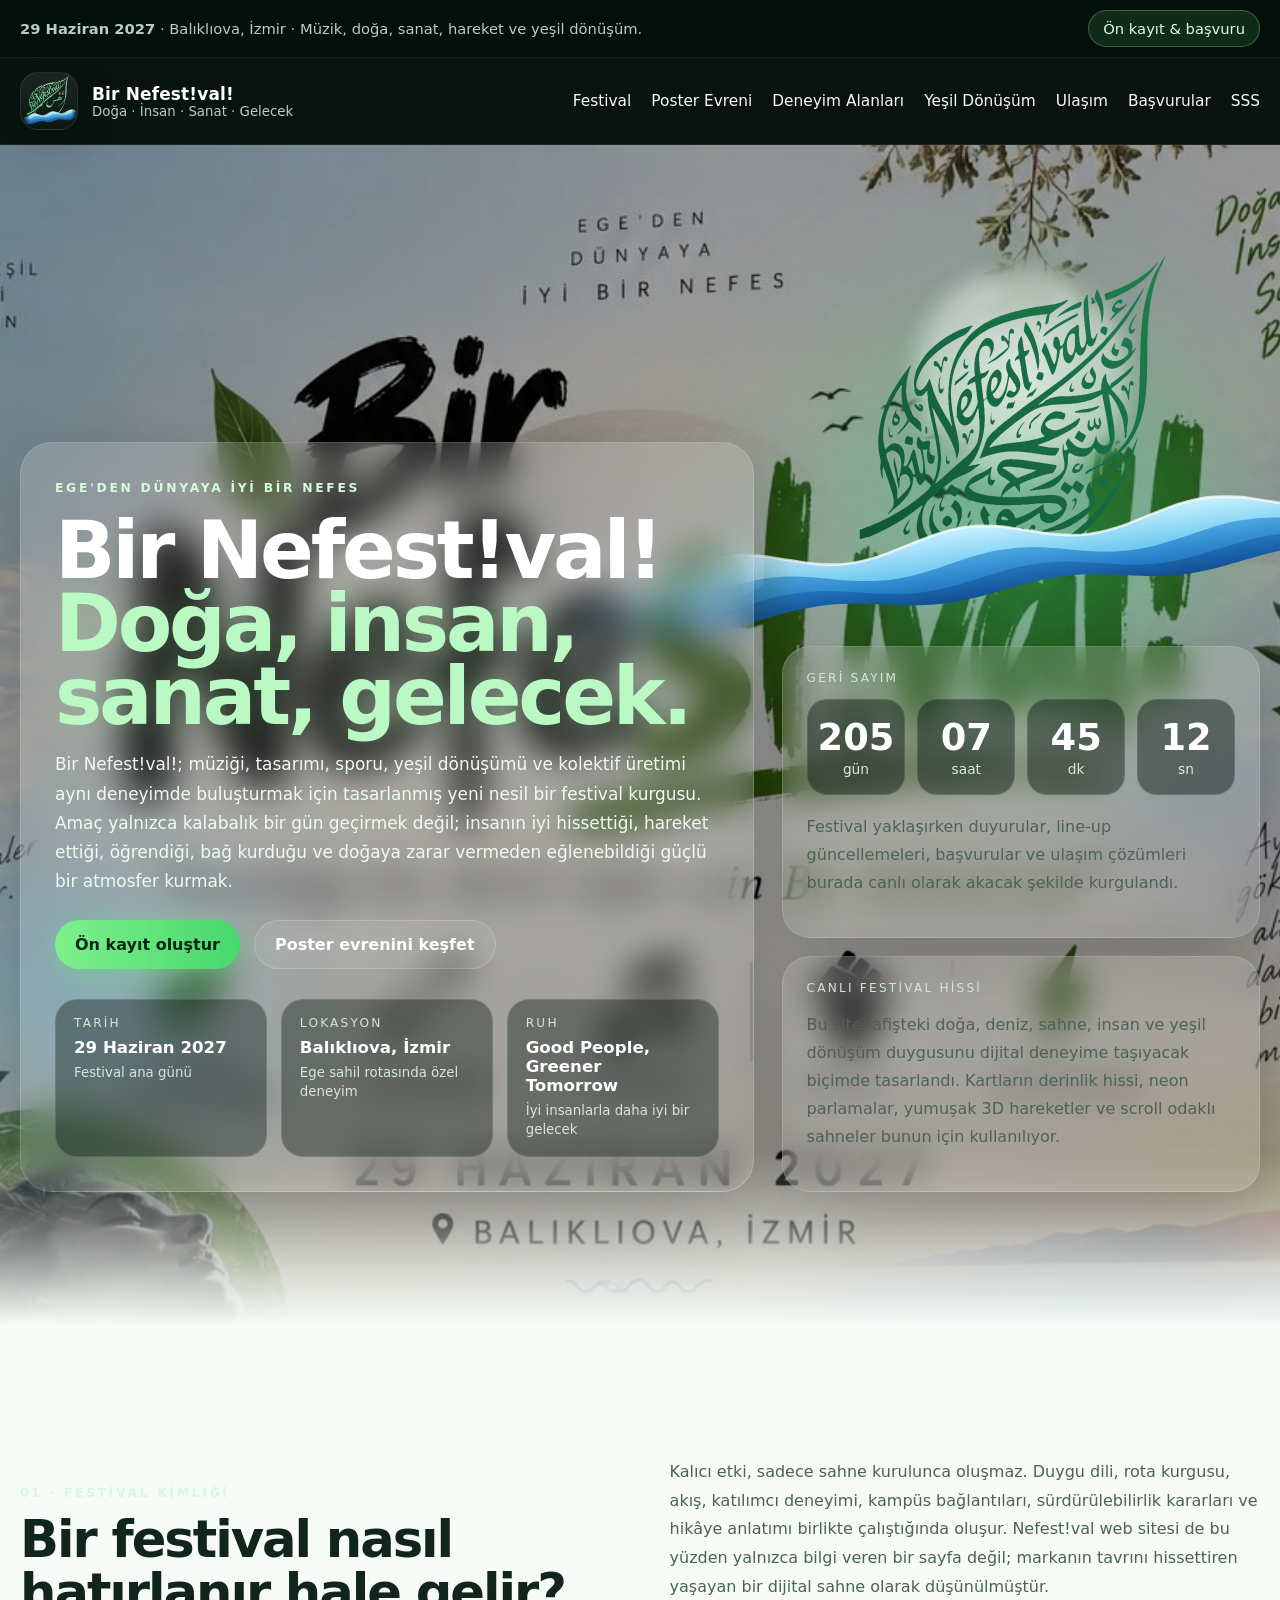
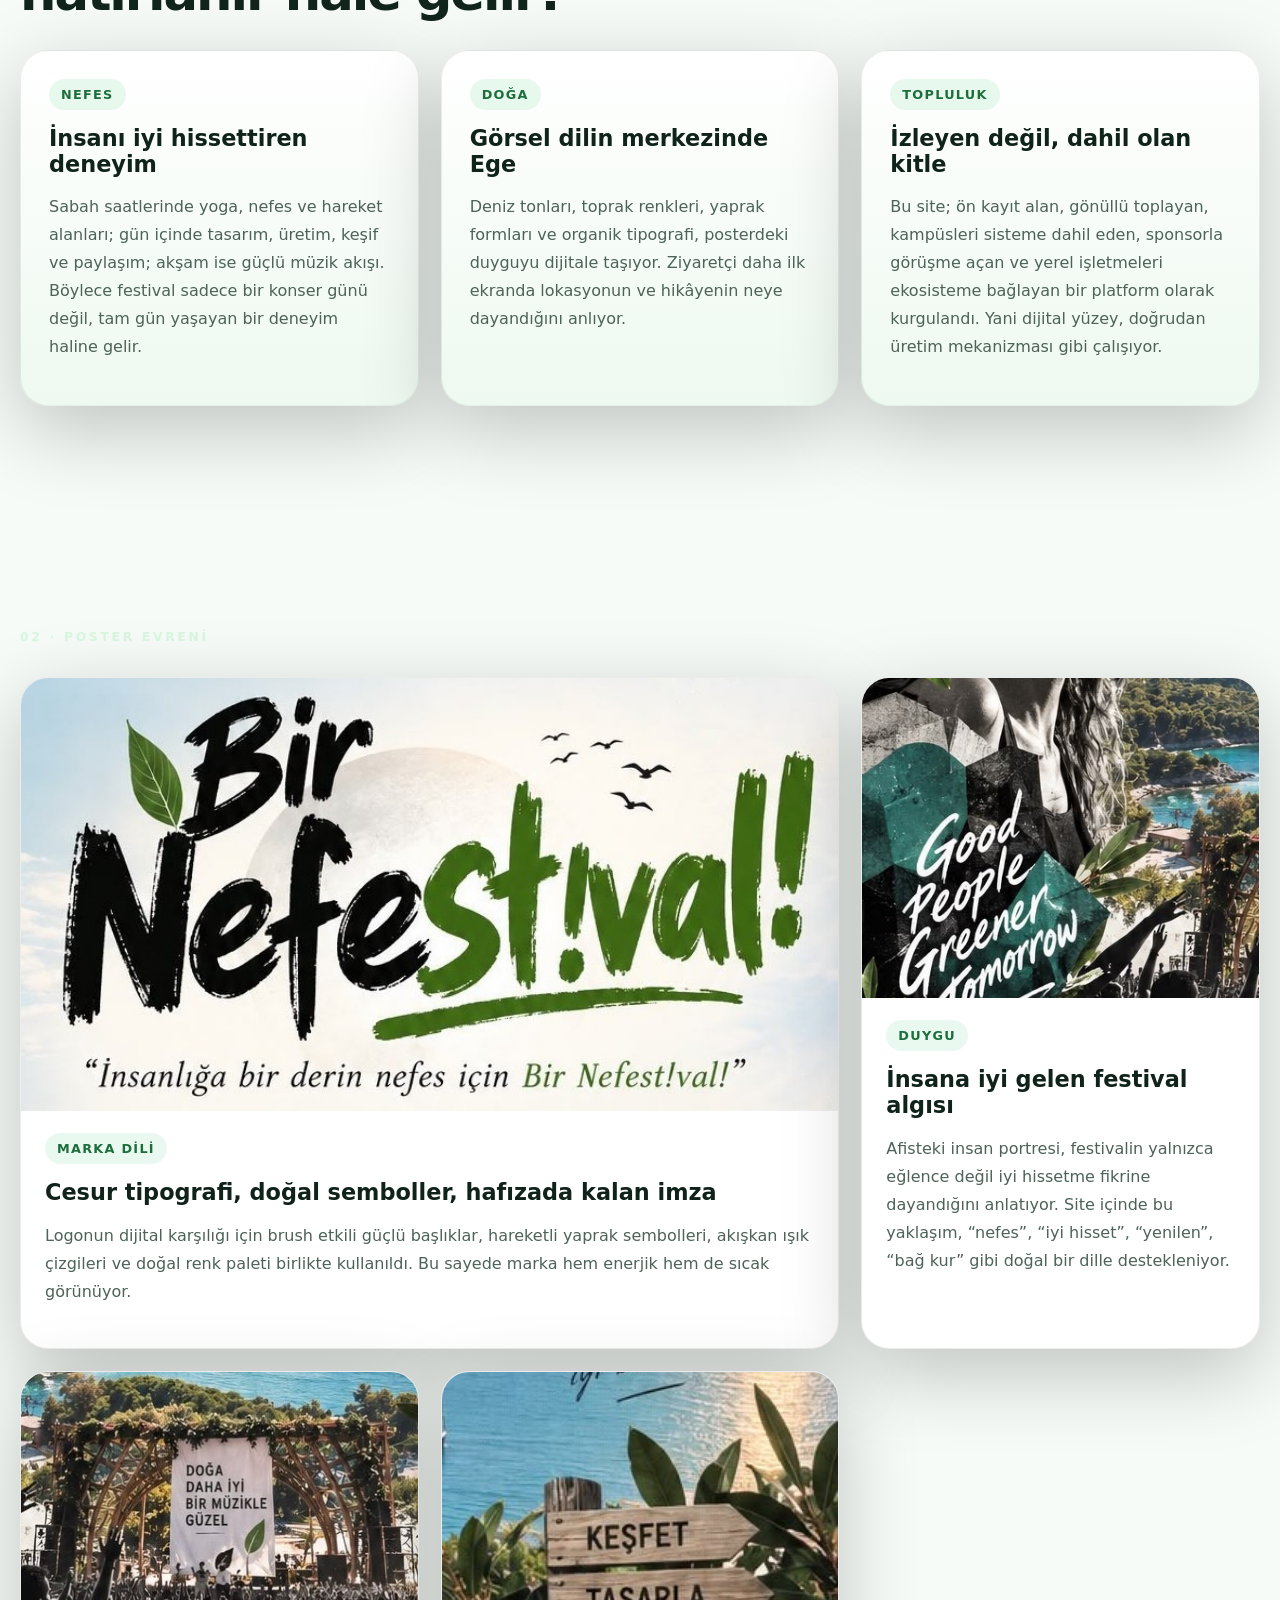
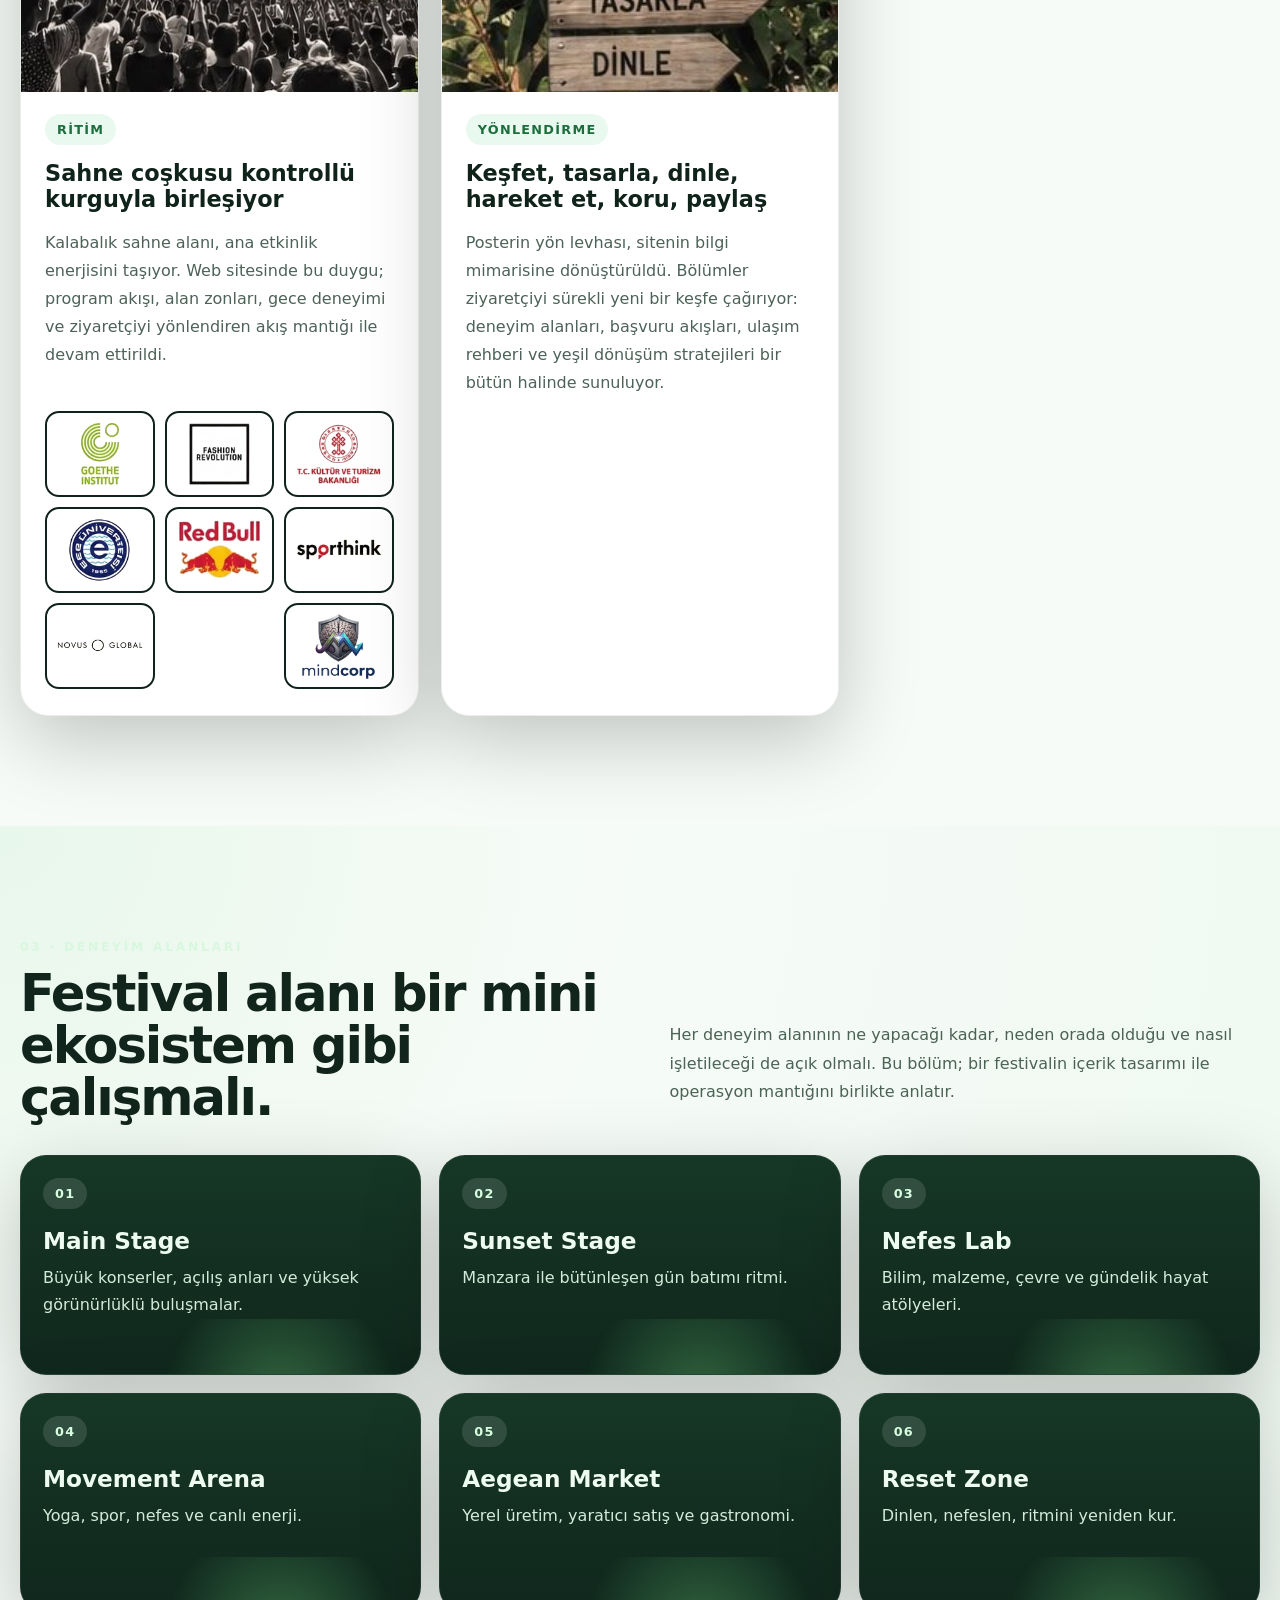
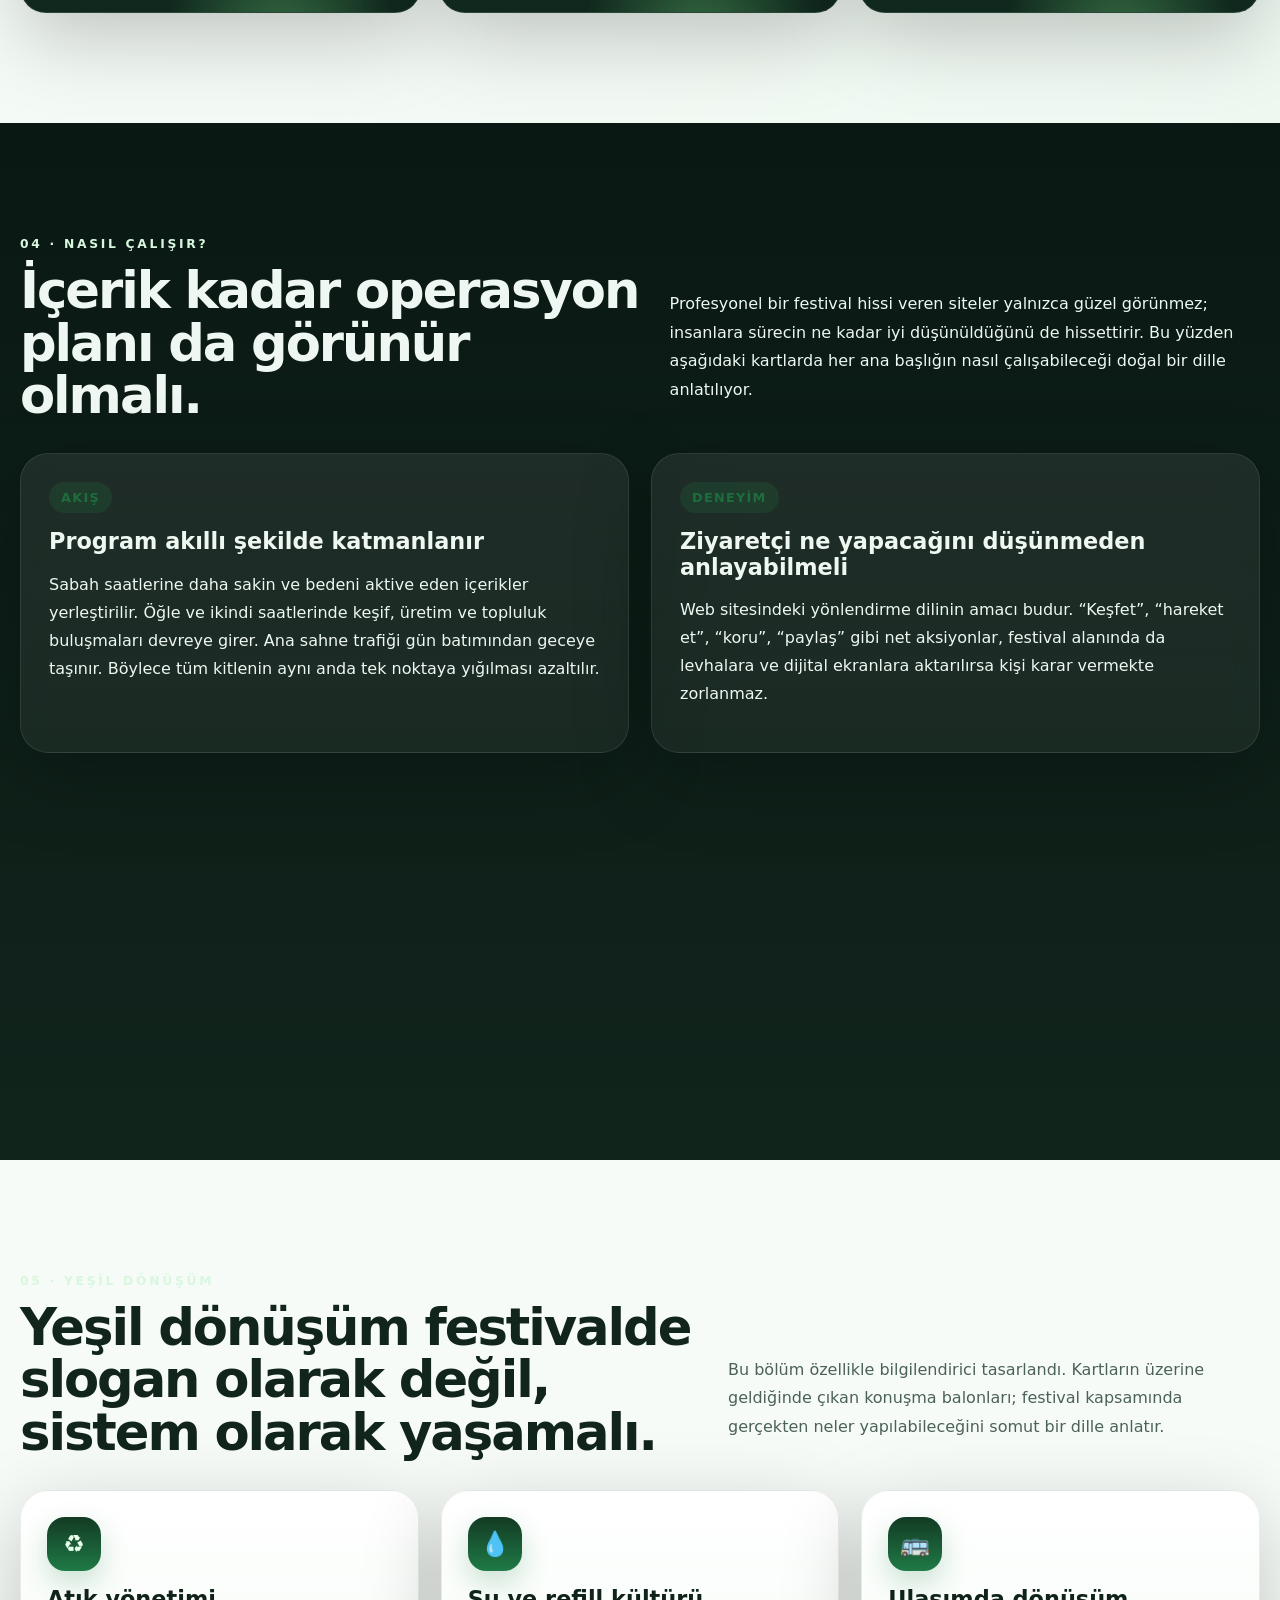
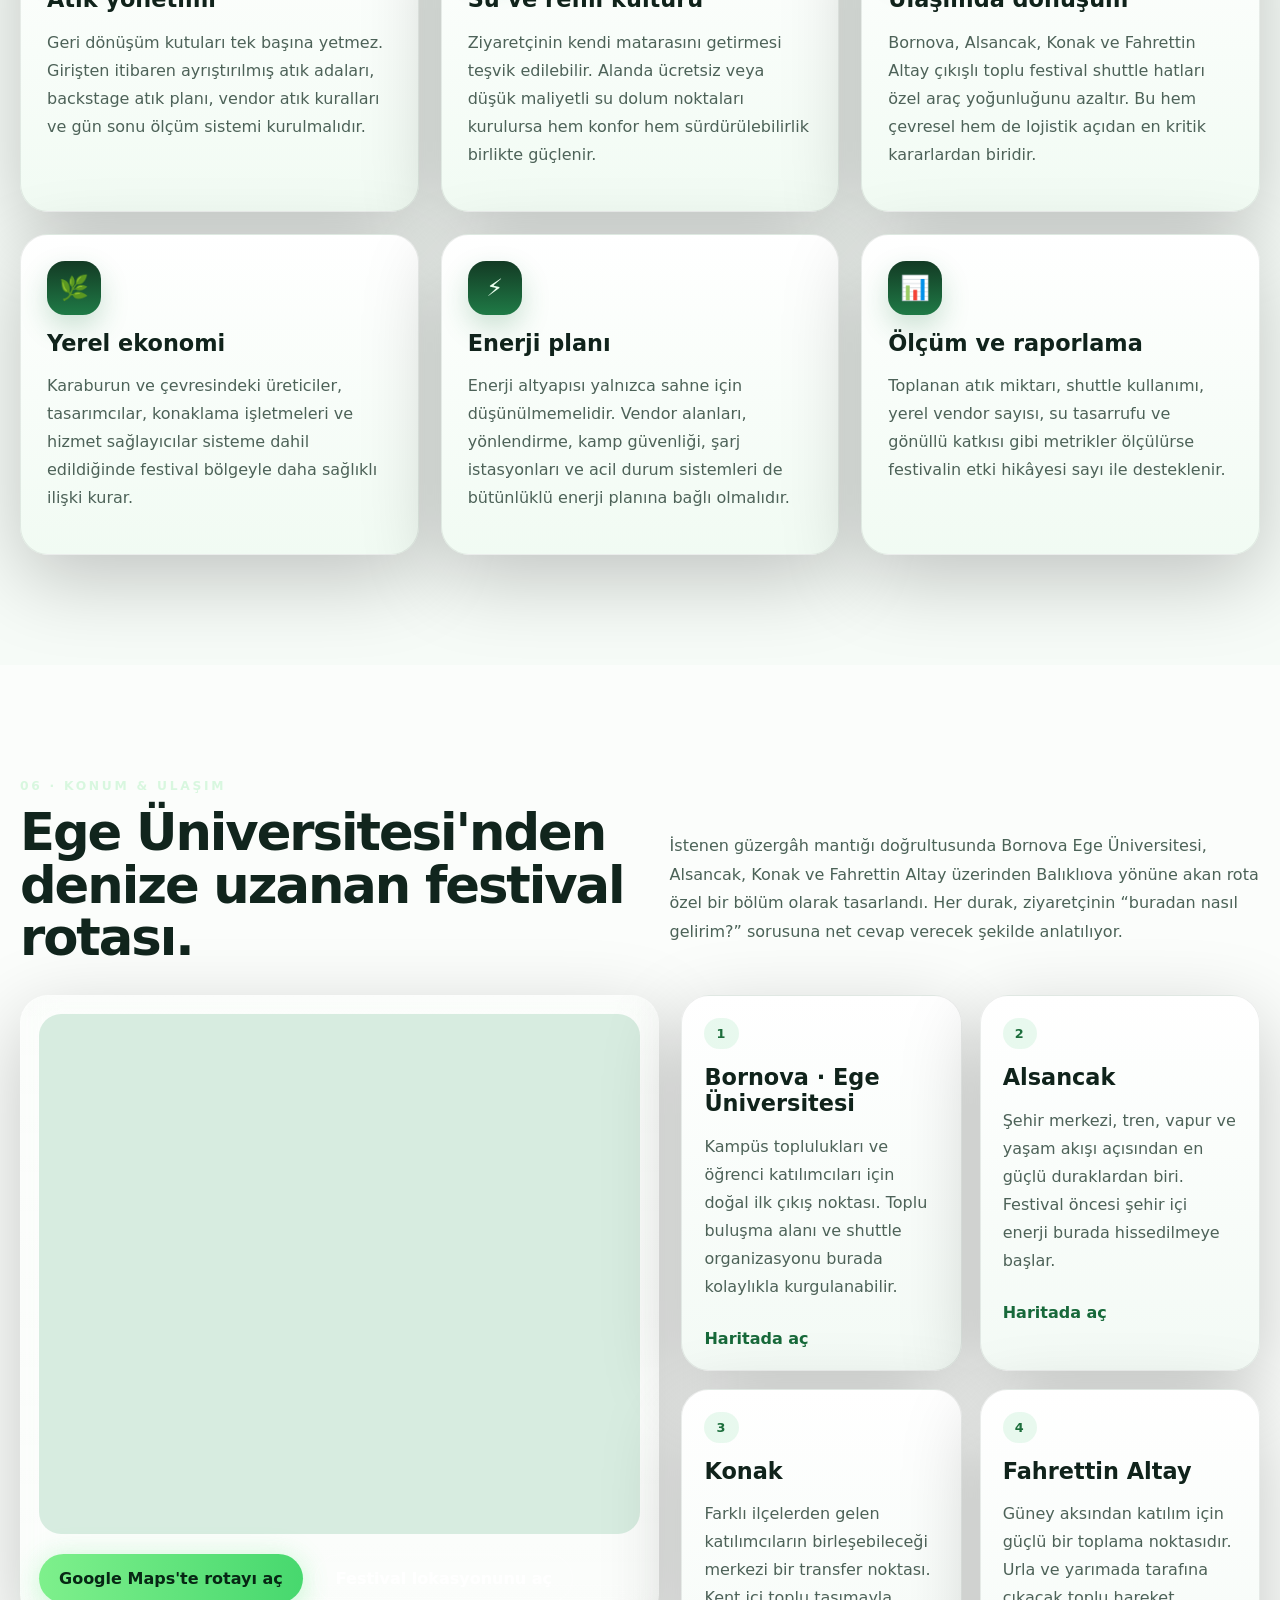
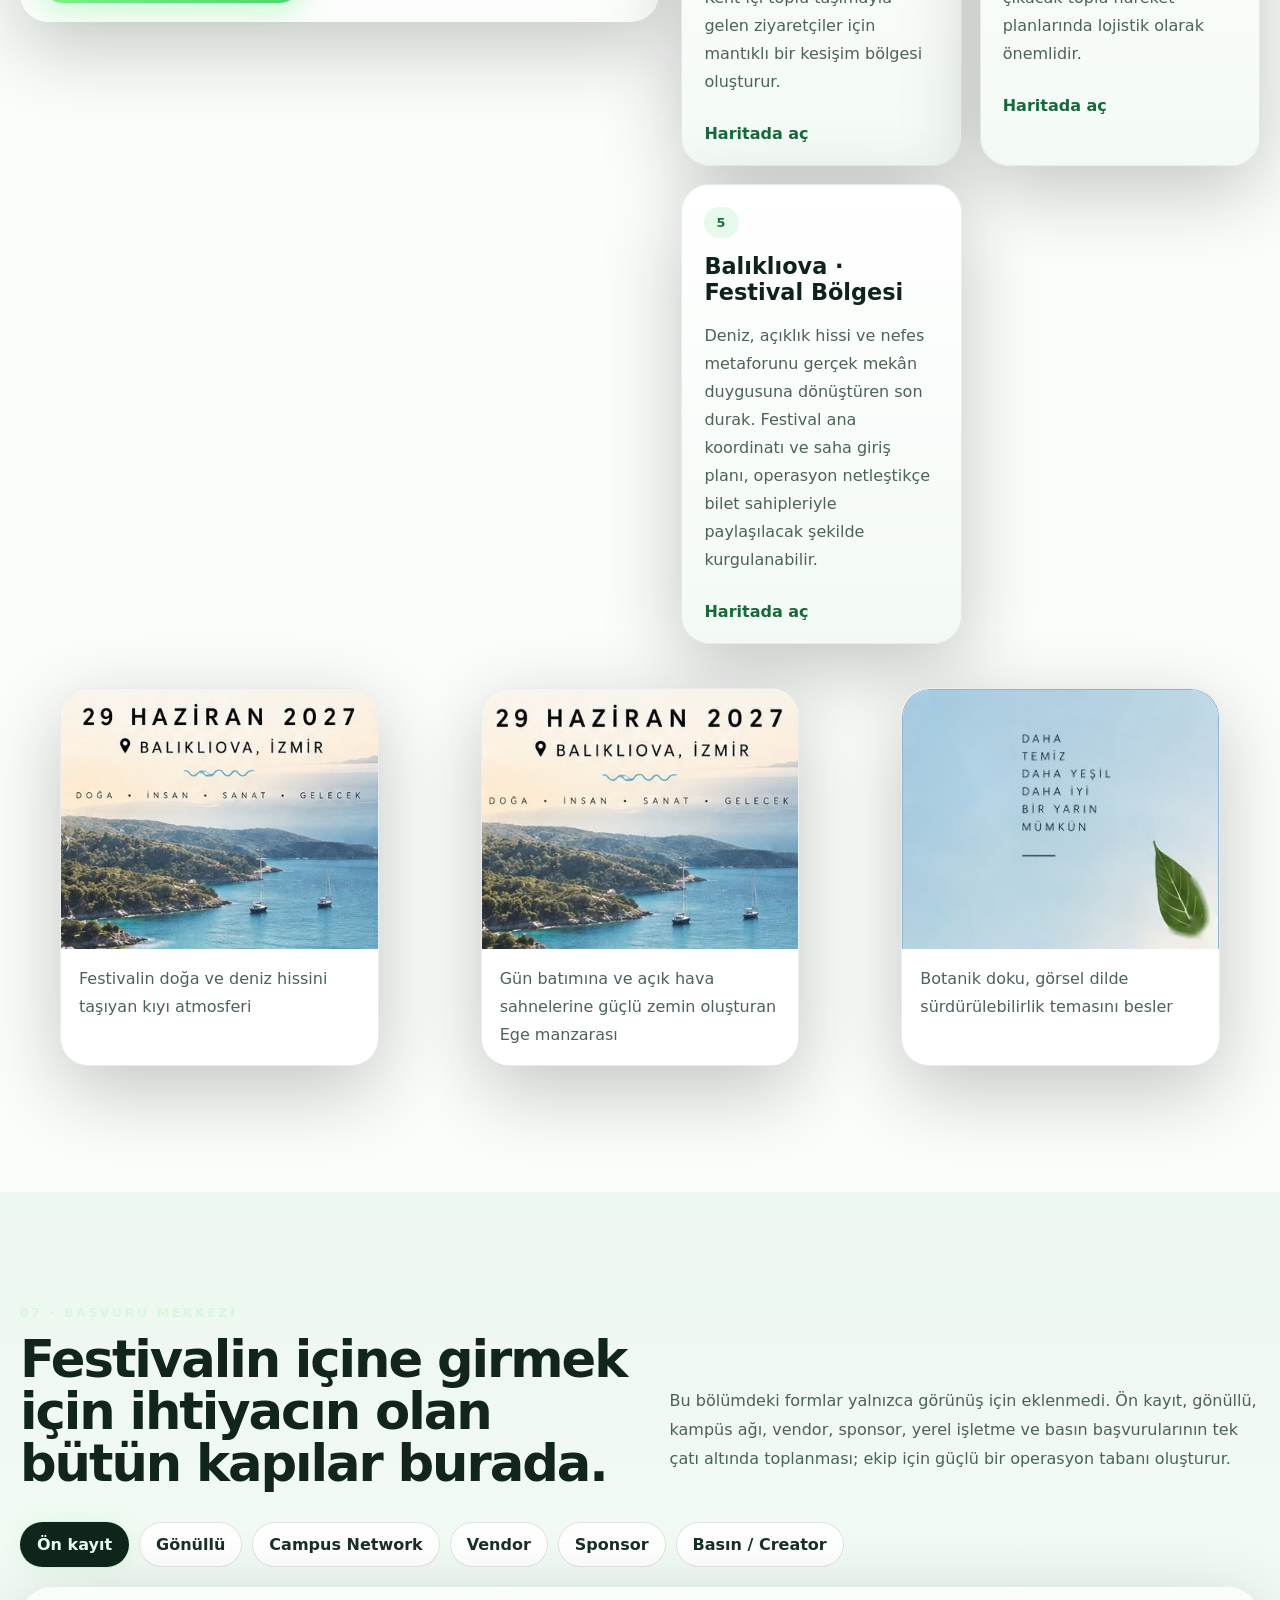
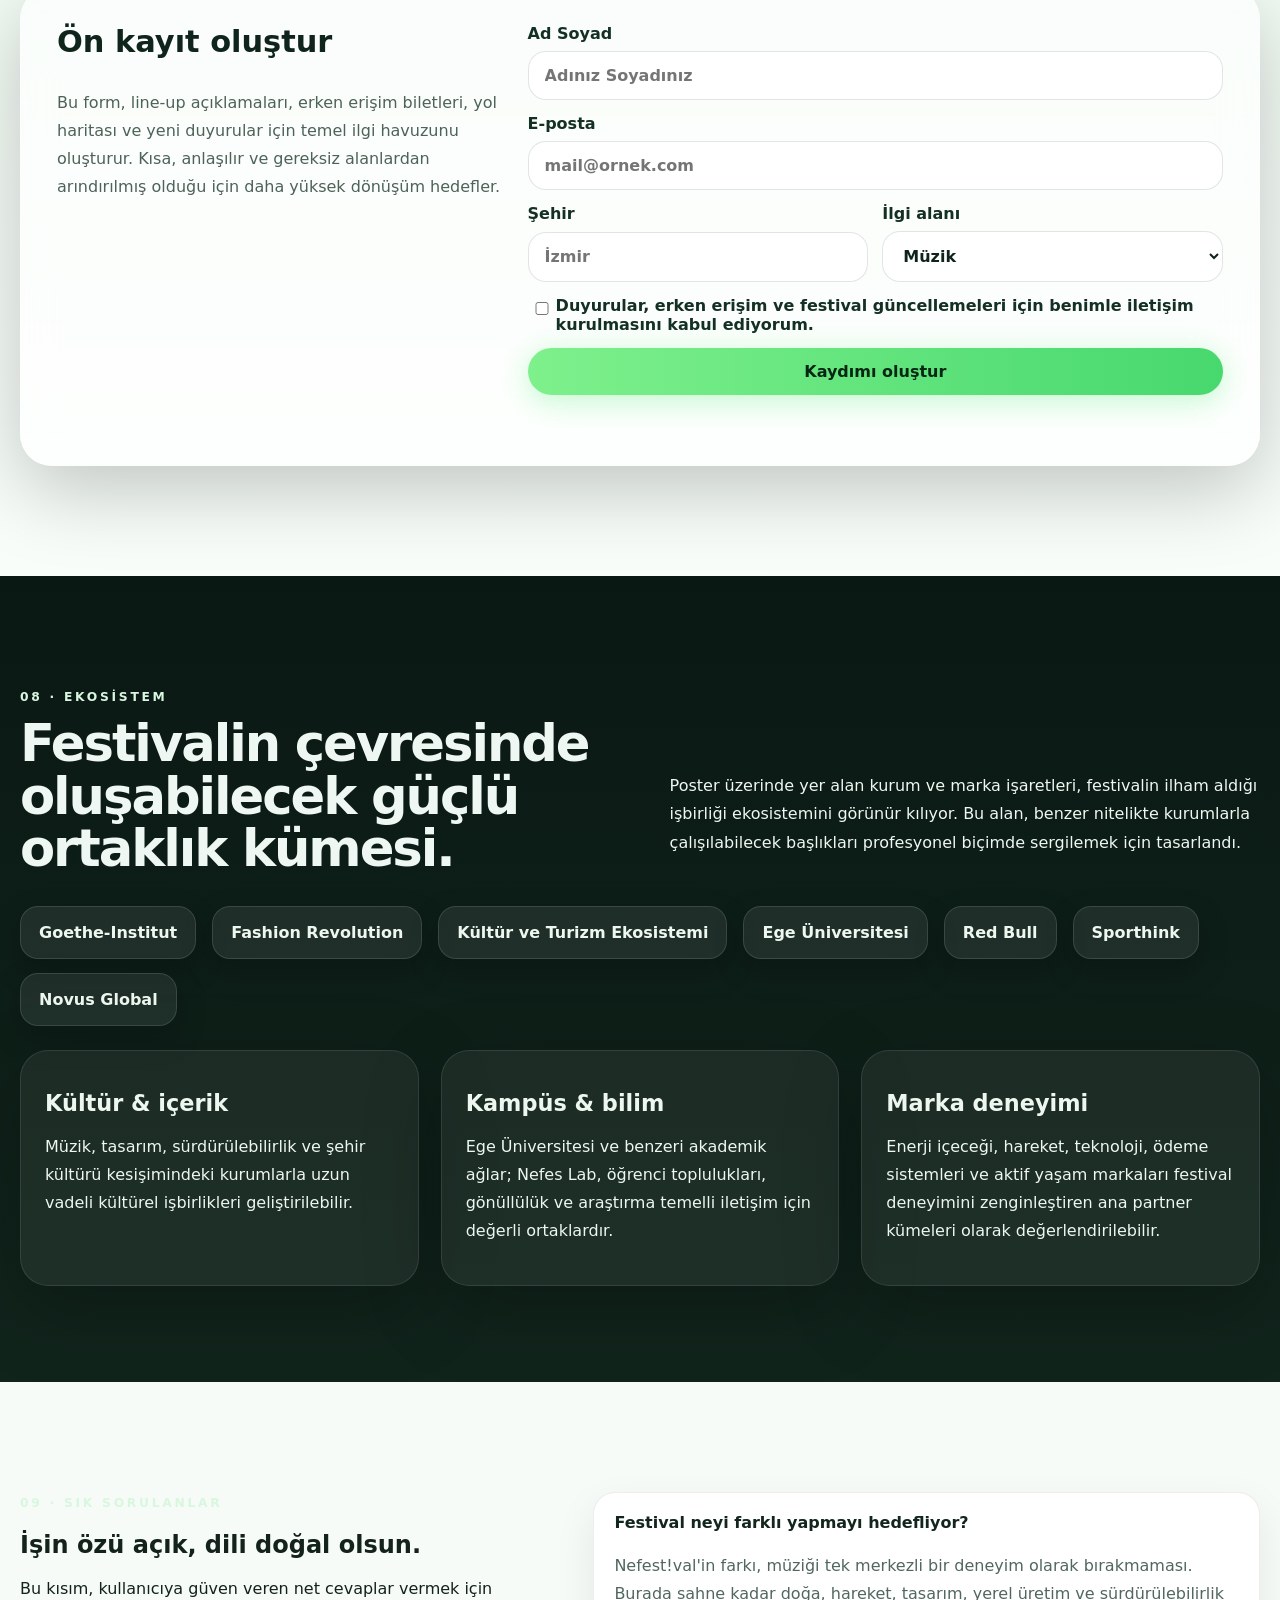
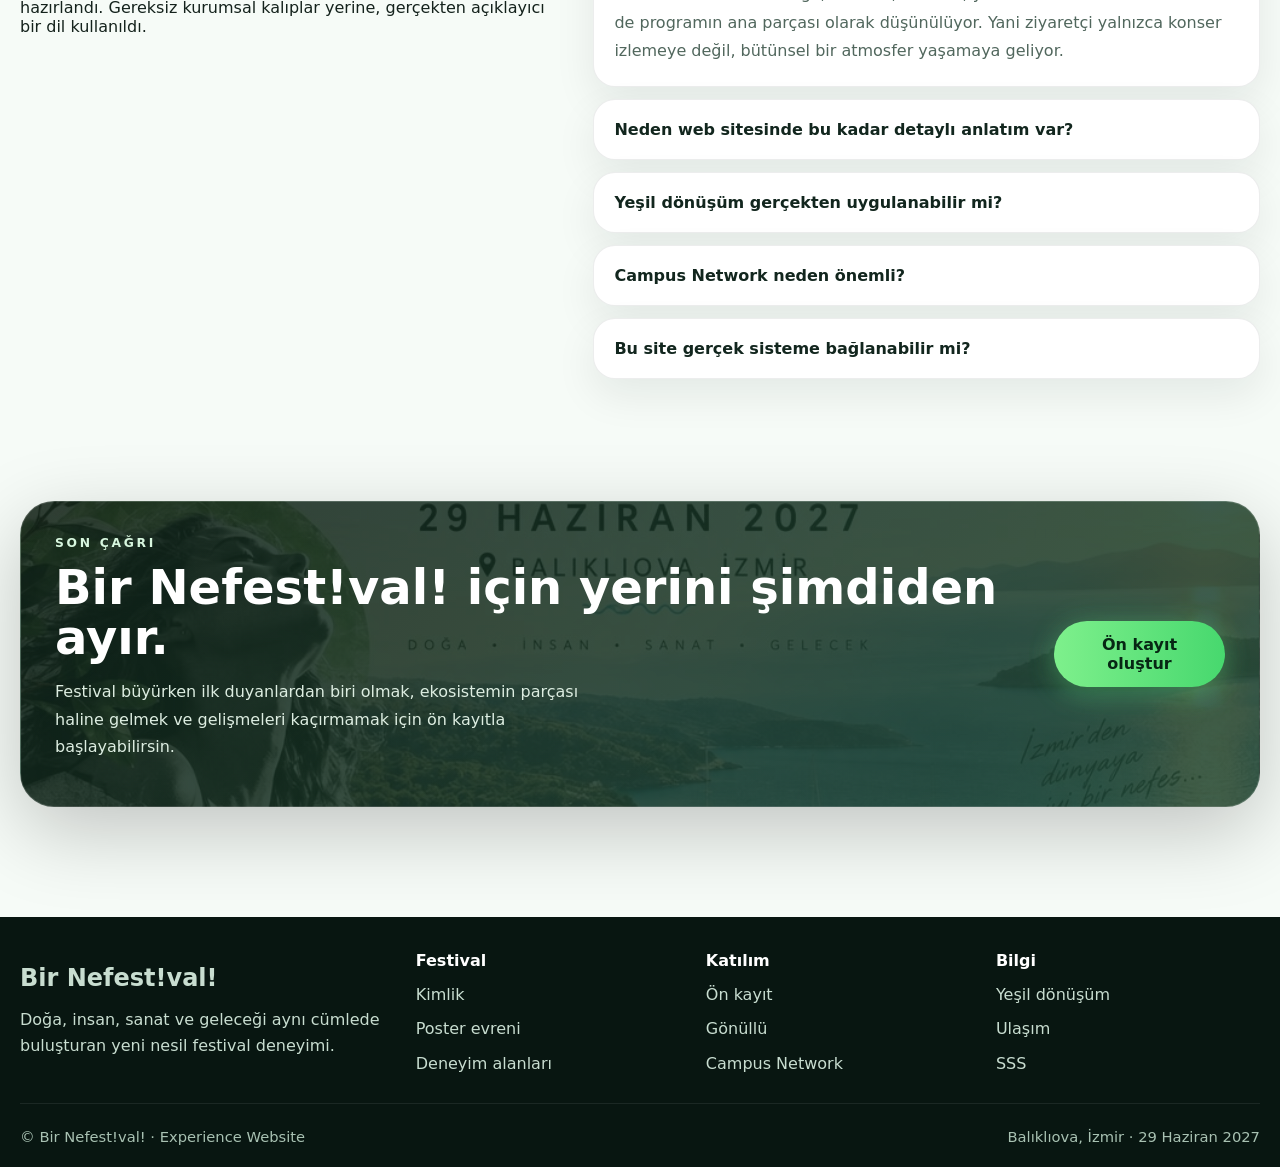
==== commit 2e4b970c: "Buyuk yaprak maketteki ilk haline dondu; baslik logosu نَفَس - Geri sayimin ustundeki buyuk yaprak: " ====
--- a/index.html
+++ b/index.html
@@ -122,7 +122,7 @@
                   
                 </defs>
                 
-                <g clip-path="url(#nfe-above)"><use href="assets/brand/leaf.svg#nf-leaf" x="660" y="0" width="700" height="760" fill="url(#nfe-leafGrad)"/></g>
+                <g clip-path="url(#nfe-above)"><use href="assets/brand/leaf-hero.svg#nf-leaf-hero" x="660" y="0" width="700" height="760" fill="url(#nfe-leafGrad)"/></g>
                 <g mask="url(#nfe-fadeMask)"><g transform="translate(1010 0) skewY(-7) translate(-1010 0)"><g><animateTransform attributeName="transform" type="translate" from="0 0" to="520 0" dur="8s" repeatCount="indefinite" additive="sum"/><path d="M-520.0 684.1C-509.2 685.3 -476.7 687.7 -455.0 691.6C-433.3 695.5 -411.7 702.4 -390.0 707.6C-368.3 712.7 -346.7 719.2 -325.0 722.6C-303.3 726.0 -281.7 728.3 -260.0 727.9C-238.3 727.6 -216.7 724.3 -195.0 720.4C-173.3 716.5 -151.7 709.6 -130.0 704.4C-108.3 699.3 -86.7 692.8 -65.0 689.4C-43.3 686.0 -21.7 683.7 0.0 684.1C21.7 684.4 43.3 687.7 65.0 691.6C86.7 695.5 108.3 702.4 130.0 707.6C151.7 712.7 173.3 719.2 195.0 722.6C216.7 726.0 238.3 728.3 260.0 727.9C281.7 727.6 303.3 724.3 325.0 720.4C346.7 716.5 368.3 709.6 390.0 704.4C411.7 699.3 433.3 692.8 455.0 689.4C476.7 686.0 498.3 683.7 520.0 684.1C541.7 684.4 563.3 687.7 585.0 691.6C606.7 695.5 628.3 702.4 650.0 707.6C671.7 712.7 693.3 719.2 715.0 722.6C736.7 726.0 758.3 728.3 780.0 727.9C801.7 727.6 823.3 724.3 845.0 720.4C866.7 716.5 888.3 709.6 910.0 704.4C931.7 699.3 953.3 692.8 975.0 689.4C996.7 686.0 1018.3 683.7 1040.0 684.1C1061.7 684.4 1083.3 687.7 1105.0 691.6C1126.7 695.5 1148.3 702.4 1170.0 707.6C1191.7 712.7 1213.3 719.2 1235.0 722.6C1256.7 726.0 1278.3 728.3 1300.0 727.9C1321.7 727.6 1343.3 724.3 1365.0 720.4C1386.7 716.5 1408.3 709.6 1430.0 704.4C1451.7 699.3 1473.3 692.8 1495.0 689.4C1516.7 686.0 1538.3 683.7 1560.0 684.1C1581.7 684.4 1603.3 687.7 1625.0 691.6C1646.7 695.5 1668.3 702.4 1690.0 707.6C1711.7 712.7 1733.3 719.2 1755.0 722.6C1776.7 726.0 1798.3 728.3 1820.0 727.9C1841.7 727.6 1863.3 724.3 1885.0 720.4C1906.7 716.5 1928.3 709.6 1950.0 704.4C1971.7 699.3 1993.3 692.8 2015.0 689.4C2036.7 686.0 2058.3 683.7 2080.0 684.1C2101.7 684.4 2123.3 687.7 2145.0 691.6C2166.7 695.5 2188.3 702.4 2210.0 707.6C2231.7 712.7 2253.3 719.2 2275.0 722.6C2296.7 726.0 2318.3 728.3 2340.0 727.9C2361.7 727.6 2383.3 724.3 2405.0 720.4C2426.7 716.5 2448.3 709.6 2470.0 704.4C2491.7 699.3 2513.3 692.8 2535.0 689.4C2556.7 686.0 2589.2 684.9 2600.0 684.1L2600.0 751.6C2589.2 753.4 2556.7 758.7 2535.0 762.0C2513.3 765.3 2491.7 769.2 2470.0 771.2C2448.3 773.2 2426.7 774.3 2405.0 773.9C2383.3 773.4 2361.7 771.0 2340.0 768.4C2318.3 765.7 2296.7 761.3 2275.0 758.0C2253.3 754.7 2231.7 750.8 2210.0 748.8C2188.3 746.8 2166.7 745.7 2145.0 746.1C2123.3 746.6 2101.7 749.0 2080.0 751.6C2058.3 754.3 2036.7 758.7 2015.0 762.0C1993.3 765.3 1971.7 769.2 1950.0 771.2C1928.3 773.2 1906.7 774.3 1885.0 773.9C1863.3 773.4 1841.7 771.0 1820.0 768.4C1798.3 765.7 1776.7 761.3 1755.0 758.0C1733.3 754.7 1711.7 750.8 1690.0 748.8C1668.3 746.8 1646.7 745.7 1625.0 746.1C1603.3 746.6 1581.7 749.0 1560.0 751.6C1538.3 754.3 1516.7 758.7 1495.0 762.0C1473.3 765.3 1451.7 769.2 1430.0 771.2C1408.3 773.2 1386.7 774.3 1365.0 773.9C1343.3 773.4 1321.7 771.0 1300.0 768.4C1278.3 765.7 1256.7 761.3 1235.0 758.0C1213.3 754.7 1191.7 750.8 1170.0 748.8C1148.3 746.8 1126.7 745.7 1105.0 746.1C1083.3 746.6 1061.7 749.0 1040.0 751.6C1018.3 754.3 996.7 758.7 975.0 762.0C953.3 765.3 931.7 769.2 910.0 771.2C888.3 773.2 866.7 774.3 845.0 773.9C823.3 773.4 801.7 771.0 780.0 768.4C758.3 765.7 736.7 761.3 715.0 758.0C693.3 754.7 671.7 750.8 650.0 748.8C628.3 746.8 606.7 745.7 585.0 746.1C563.3 746.6 541.7 749.0 520.0 751.6C498.3 754.3 476.7 758.7 455.0 762.0C433.3 765.3 411.7 769.2 390.0 771.2C368.3 773.2 346.7 774.3 325.0 773.9C303.3 773.4 281.7 771.0 260.0 768.4C238.3 765.7 216.7 761.3 195.0 758.0C173.3 754.7 151.7 750.8 130.0 748.8C108.3 746.8 86.7 745.7 65.0 746.1C43.3 746.6 21.7 749.0 0.0 751.6C-21.7 754.3 -43.3 758.7 -65.0 762.0C-86.7 765.3 -108.3 769.2 -130.0 771.2C-151.7 773.2 -173.3 774.3 -195.0 773.9C-216.7 773.4 -238.3 771.0 -260.0 768.4C-281.7 765.7 -303.3 761.3 -325.0 758.0C-346.7 754.7 -368.3 750.8 -390.0 748.8C-411.7 746.8 -433.3 745.7 -455.0 746.1C-476.7 746.6 -509.2 750.7 -520.0 751.6Z" fill="url(#nfe-b0)"/><path d="M-520.0 654.8C-509.2 657.6 -476.7 666.0 -455.0 671.6C-433.3 677.3 -411.7 684.7 -390.0 688.7C-368.3 692.8 -346.7 695.9 -325.0 696.0C-303.3 696.1 -281.7 693.2 -260.0 689.2C-238.3 685.3 -216.7 678.0 -195.0 672.4C-173.3 666.7 -151.7 659.3 -130.0 655.3C-108.3 651.2 -86.7 648.1 -65.0 648.0C-43.3 647.9 -21.7 650.8 0.0 654.8C21.7 658.7 43.3 666.0 65.0 671.6C86.7 677.3 108.3 684.7 130.0 688.7C151.7 692.8 173.3 695.9 195.0 696.0C216.7 696.1 238.3 693.2 260.0 689.2C281.7 685.3 303.3 678.0 325.0 672.4C346.7 666.7 368.3 659.3 390.0 655.3C411.7 651.2 433.3 648.1 455.0 648.0C476.7 647.9 498.3 650.8 520.0 654.8C541.7 658.7 563.3 666.0 585.0 671.6C606.7 677.3 628.3 684.7 650.0 688.7C671.7 692.8 693.3 695.9 715.0 696.0C736.7 696.1 758.3 693.2 780.0 689.2C801.7 685.3 823.3 678.0 845.0 672.4C866.7 666.7 888.3 659.3 910.0 655.3C931.7 651.2 953.3 648.1 975.0 648.0C996.7 647.9 1018.3 650.8 1040.0 654.8C1061.7 658.7 1083.3 666.0 1105.0 671.6C1126.7 677.3 1148.3 684.7 1170.0 688.7C1191.7 692.8 1213.3 695.9 1235.0 696.0C1256.7 696.1 1278.3 693.2 1300.0 689.2C1321.7 685.3 1343.3 678.0 1365.0 672.4C1386.7 666.7 1408.3 659.3 1430.0 655.3C1451.7 651.2 1473.3 648.1 1495.0 648.0C1516.7 647.9 1538.3 650.8 1560.0 654.8C1581.7 658.7 1603.3 666.0 1625.0 671.6C1646.7 677.3 1668.3 684.7 1690.0 688.7C1711.7 692.8 1733.3 695.9 1755.0 696.0C1776.7 696.1 1798.3 693.2 1820.0 689.2C1841.7 685.3 1863.3 678.0 1885.0 672.4C1906.7 666.7 1928.3 659.3 1950.0 655.3C1971.7 651.2 1993.3 648.1 2015.0 648.0C2036.7 647.9 2058.3 650.8 2080.0 654.8C2101.7 658.7 2123.3 666.0 2145.0 671.6C2166.7 677.3 2188.3 684.7 2210.0 688.7C2231.7 692.8 2253.3 695.9 2275.0 696.0C2296.7 696.1 2318.3 693.2 2340.0 689.2C2361.7 685.3 2383.3 678.0 2405.0 672.4C2426.7 666.7 2448.3 659.3 2470.0 655.3C2491.7 651.2 2513.3 648.1 2535.0 648.0C2556.7 647.9 2589.2 653.7 2600.0 654.8L2600.0 712.9C2589.2 714.2 2556.7 717.6 2535.0 721.0C2513.3 724.3 2491.7 729.6 2470.0 733.2C2448.3 736.7 2426.7 740.7 2405.0 742.4C2383.3 744.0 2361.7 744.4 2340.0 743.1C2318.3 741.9 2296.7 738.4 2275.0 735.0C2253.3 731.7 2231.7 726.4 2210.0 722.8C2188.3 719.3 2166.7 715.3 2145.0 713.6C2123.3 712.0 2101.7 711.6 2080.0 712.9C2058.3 714.1 2036.7 717.6 2015.0 721.0C1993.3 724.3 1971.7 729.6 1950.0 733.2C1928.3 736.7 1906.7 740.7 1885.0 742.4C1863.3 744.0 1841.7 744.4 1820.0 743.1C1798.3 741.9 1776.7 738.4 1755.0 735.0C1733.3 731.7 1711.7 726.4 1690.0 722.8C1668.3 719.3 1646.7 715.3 1625.0 713.6C1603.3 712.0 1581.7 711.6 1560.0 712.9C1538.3 714.1 1516.7 717.6 1495.0 721.0C1473.3 724.3 1451.7 729.6 1430.0 733.2C1408.3 736.7 1386.7 740.7 1365.0 742.4C1343.3 744.0 1321.7 744.4 1300.0 743.1C1278.3 741.9 1256.7 738.4 1235.0 735.0C1213.3 731.7 1191.7 726.4 1170.0 722.8C1148.3 719.3 1126.7 715.3 1105.0 713.6C1083.3 712.0 1061.7 711.6 1040.0 712.9C1018.3 714.1 996.7 717.6 975.0 721.0C953.3 724.3 931.7 729.6 910.0 733.2C888.3 736.7 866.7 740.7 845.0 742.4C823.3 744.0 801.7 744.4 780.0 743.1C758.3 741.9 736.7 738.4 715.0 735.0C693.3 731.7 671.7 726.4 650.0 722.8C628.3 719.3 606.7 715.3 585.0 713.6C563.3 712.0 541.7 711.6 520.0 712.9C498.3 714.1 476.7 717.6 455.0 721.0C433.3 724.3 411.7 729.6 390.0 733.2C368.3 736.7 346.7 740.7 325.0 742.4C303.3 744.0 281.7 744.4 260.0 743.1C238.3 741.9 216.7 738.4 195.0 735.0C173.3 731.7 151.7 726.4 130.0 722.8C108.3 719.3 86.7 715.3 65.0 713.6C43.3 712.0 21.7 711.6 0.0 712.9C-21.7 714.1 -43.3 717.6 -65.0 721.0C-86.7 724.3 -108.3 729.6 -130.0 733.2C-151.7 736.7 -173.3 740.7 -195.0 742.4C-216.7 744.0 -238.3 744.4 -260.0 743.1C-281.7 741.9 -303.3 738.4 -325.0 735.0C-346.7 731.7 -368.3 726.4 -390.0 722.8C-411.7 719.3 -433.3 715.3 -455.0 713.6C-476.7 712.0 -509.2 713.0 -520.0 712.9Z" fill="url(#nfe-b1)"/><path d="M-520.0 638.0C-509.2 640.8 -476.7 651.0 -455.0 655.0C-433.3 659.0 -411.7 662.0 -390.0 662.0C-368.3 662.0 -346.7 659.0 -325.0 655.0C-303.3 651.0 -281.7 643.7 -260.0 638.0C-238.3 632.3 -216.7 625.0 -195.0 621.0C-173.3 617.0 -151.7 614.0 -130.0 614.0C-108.3 614.0 -86.7 617.0 -65.0 621.0C-43.3 625.0 -21.7 632.3 0.0 638.0C21.7 643.7 43.3 651.0 65.0 655.0C86.7 659.0 108.3 662.0 130.0 662.0C151.7 662.0 173.3 659.0 195.0 655.0C216.7 651.0 238.3 643.7 260.0 638.0C281.7 632.3 303.3 625.0 325.0 621.0C346.7 617.0 368.3 614.0 390.0 614.0C411.7 614.0 433.3 617.0 455.0 621.0C476.7 625.0 498.3 632.3 520.0 638.0C541.7 643.7 563.3 651.0 585.0 655.0C606.7 659.0 628.3 662.0 650.0 662.0C671.7 662.0 693.3 659.0 715.0 655.0C736.7 651.0 758.3 643.7 780.0 638.0C801.7 632.3 823.3 625.0 845.0 621.0C866.7 617.0 888.3 614.0 910.0 614.0C931.7 614.0 953.3 617.0 975.0 621.0C996.7 625.0 1018.3 632.3 1040.0 638.0C1061.7 643.7 1083.3 651.0 1105.0 655.0C1126.7 659.0 1148.3 662.0 1170.0 662.0C1191.7 662.0 1213.3 659.0 1235.0 655.0C1256.7 651.0 1278.3 643.7 1300.0 638.0C1321.7 632.3 1343.3 625.0 1365.0 621.0C1386.7 617.0 1408.3 614.0 1430.0 614.0C1451.7 614.0 1473.3 617.0 1495.0 621.0C1516.7 625.0 1538.3 632.3 1560.0 638.0C1581.7 643.7 1603.3 651.0 1625.0 655.0C1646.7 659.0 1668.3 662.0 1690.0 662.0C1711.7 662.0 1733.3 659.0 1755.0 655.0C1776.7 651.0 1798.3 643.7 1820.0 638.0C1841.7 632.3 1863.3 625.0 1885.0 621.0C1906.7 617.0 1928.3 614.0 1950.0 614.0C1971.7 614.0 1993.3 617.0 2015.0 621.0C2036.7 625.0 2058.3 632.3 2080.0 638.0C2101.7 643.7 2123.3 651.0 2145.0 655.0C2166.7 659.0 2188.3 662.0 2210.0 662.0C2231.7 662.0 2253.3 659.0 2275.0 655.0C2296.7 651.0 2318.3 643.7 2340.0 638.0C2361.7 632.3 2383.3 625.0 2405.0 621.0C2426.7 617.0 2448.3 614.0 2470.0 614.0C2491.7 614.0 2513.3 617.0 2535.0 621.0C2556.7 625.0 2589.2 635.2 2600.0 638.0L2600.0 674.0C2589.2 673.8 2556.7 671.6 2535.0 672.9C2513.3 674.2 2491.7 678.1 2470.0 681.8C2448.3 685.6 2426.7 691.5 2405.0 695.6C2383.3 699.6 2361.7 704.1 2340.0 706.0C2318.3 708.0 2296.7 708.4 2275.0 707.1C2253.3 705.8 2231.7 701.9 2210.0 698.2C2188.3 694.4 2166.7 688.5 2145.0 684.4C2123.3 680.4 2101.7 675.9 2080.0 674.0C2058.3 672.0 2036.7 671.6 2015.0 672.9C1993.3 674.2 1971.7 678.1 1950.0 681.8C1928.3 685.6 1906.7 691.5 1885.0 695.6C1863.3 699.6 1841.7 704.1 1820.0 706.0C1798.3 708.0 1776.7 708.4 1755.0 707.1C1733.3 705.8 1711.7 701.9 1690.0 698.2C1668.3 694.4 1646.7 688.5 1625.0 684.4C1603.3 680.4 1581.7 675.9 1560.0 674.0C1538.3 672.0 1516.7 671.6 1495.0 672.9C1473.3 674.2 1451.7 678.1 1430.0 681.8C1408.3 685.6 1386.7 691.5 1365.0 695.6C1343.3 699.6 1321.7 704.1 1300.0 706.0C1278.3 708.0 1256.7 708.4 1235.0 707.1C1213.3 705.8 1191.7 701.9 1170.0 698.2C1148.3 694.4 1126.7 688.5 1105.0 684.4C1083.3 680.4 1061.7 675.9 1040.0 674.0C1018.3 672.0 996.7 671.6 975.0 672.9C953.3 674.2 931.7 678.1 910.0 681.8C888.3 685.6 866.7 691.5 845.0 695.6C823.3 699.6 801.7 704.1 780.0 706.0C758.3 708.0 736.7 708.4 715.0 707.1C693.3 705.8 671.7 701.9 650.0 698.2C628.3 694.4 606.7 688.5 585.0 684.4C563.3 680.4 541.7 675.9 520.0 674.0C498.3 672.0 476.7 671.6 455.0 672.9C433.3 674.2 411.7 678.1 390.0 681.8C368.3 685.6 346.7 691.5 325.0 695.6C303.3 699.6 281.7 704.1 260.0 706.0C238.3 708.0 216.7 708.4 195.0 707.1C173.3 705.8 151.7 701.9 130.0 698.2C108.3 694.4 86.7 688.5 65.0 684.4C43.3 680.4 21.7 675.9 0.0 674.0C-21.7 672.0 -43.3 671.6 -65.0 672.9C-86.7 674.2 -108.3 678.1 -130.0 681.8C-151.7 685.6 -173.3 691.5 -195.0 695.6C-216.7 699.6 -238.3 704.1 -260.0 706.0C-281.7 708.0 -303.3 708.4 -325.0 707.1C-346.7 705.8 -368.3 701.9 -390.0 698.2C-411.7 694.4 -433.3 688.5 -455.0 684.4C-476.7 680.4 -509.2 675.7 -520.0 674.0Z" fill="url(#nfe-b2)"/><path d="M-520.0 638.0C-509.2 640.8 -476.7 651.0 -455.0 655.0C-433.3 659.0 -411.7 662.0 -390.0 662.0C-368.3 662.0 -346.7 659.0 -325.0 655.0C-303.3 651.0 -281.7 643.7 -260.0 638.0C-238.3 632.3 -216.7 625.0 -195.0 621.0C-173.3 617.0 -151.7 614.0 -130.0 614.0C-108.3 614.0 -86.7 617.0 -65.0 621.0C-43.3 625.0 -21.7 632.3 0.0 638.0C21.7 643.7 43.3 651.0 65.0 655.0C86.7 659.0 108.3 662.0 130.0 662.0C151.7 662.0 173.3 659.0 195.0 655.0C216.7 651.0 238.3 643.7 260.0 638.0C281.7 632.3 303.3 625.0 325.0 621.0C346.7 617.0 368.3 614.0 390.0 614.0C411.7 614.0 433.3 617.0 455.0 621.0C476.7 625.0 498.3 632.3 520.0 638.0C541.7 643.7 563.3 651.0 585.0 655.0C606.7 659.0 628.3 662.0 650.0 662.0C671.7 662.0 693.3 659.0 715.0 655.0C736.7 651.0 758.3 643.7 780.0 638.0C801.7 632.3 823.3 625.0 845.0 621.0C866.7 617.0 888.3 614.0 910.0 614.0C931.7 614.0 953.3 617.0 975.0 621.0C996.7 625.0 1018.3 632.3 1040.0 638.0C1061.7 643.7 1083.3 651.0 1105.0 655.0C1126.7 659.0 1148.3 662.0 1170.0 662.0C1191.7 662.0 1213.3 659.0 1235.0 655.0C1256.7 651.0 1278.3 643.7 1300.0 638.0C1321.7 632.3 1343.3 625.0 1365.0 621.0C1386.7 617.0 1408.3 614.0 1430.0 614.0C1451.7 614.0 1473.3 617.0 1495.0 621.0C1516.7 625.0 1538.3 632.3 1560.0 638.0C1581.7 643.7 1603.3 651.0 1625.0 655.0C1646.7 659.0 1668.3 662.0 1690.0 662.0C1711.7 662.0 1733.3 659.0 1755.0 655.0C1776.7 651.0 1798.3 643.7 1820.0 638.0C1841.7 632.3 1863.3 625.0 1885.0 621.0C1906.7 617.0 1928.3 614.0 1950.0 614.0C1971.7 614.0 1993.3 617.0 2015.0 621.0C2036.7 625.0 2058.3 632.3 2080.0 638.0C2101.7 643.7 2123.3 651.0 2145.0 655.0C2166.7 659.0 2188.3 662.0 2210.0 662.0C2231.7 662.0 2253.3 659.0 2275.0 655.0C2296.7 651.0 2318.3 643.7 2340.0 638.0C2361.7 632.3 2383.3 625.0 2405.0 621.0C2426.7 617.0 2448.3 614.0 2470.0 614.0C2491.7 614.0 2513.3 617.0 2535.0 621.0C2556.7 625.0 2589.2 635.2 2600.0 638.0" fill="none" stroke="rgba(255,255,255,.75)" stroke-width="5.73" stroke-linecap="round"/></g></g></g>
               </svg>
             </div>
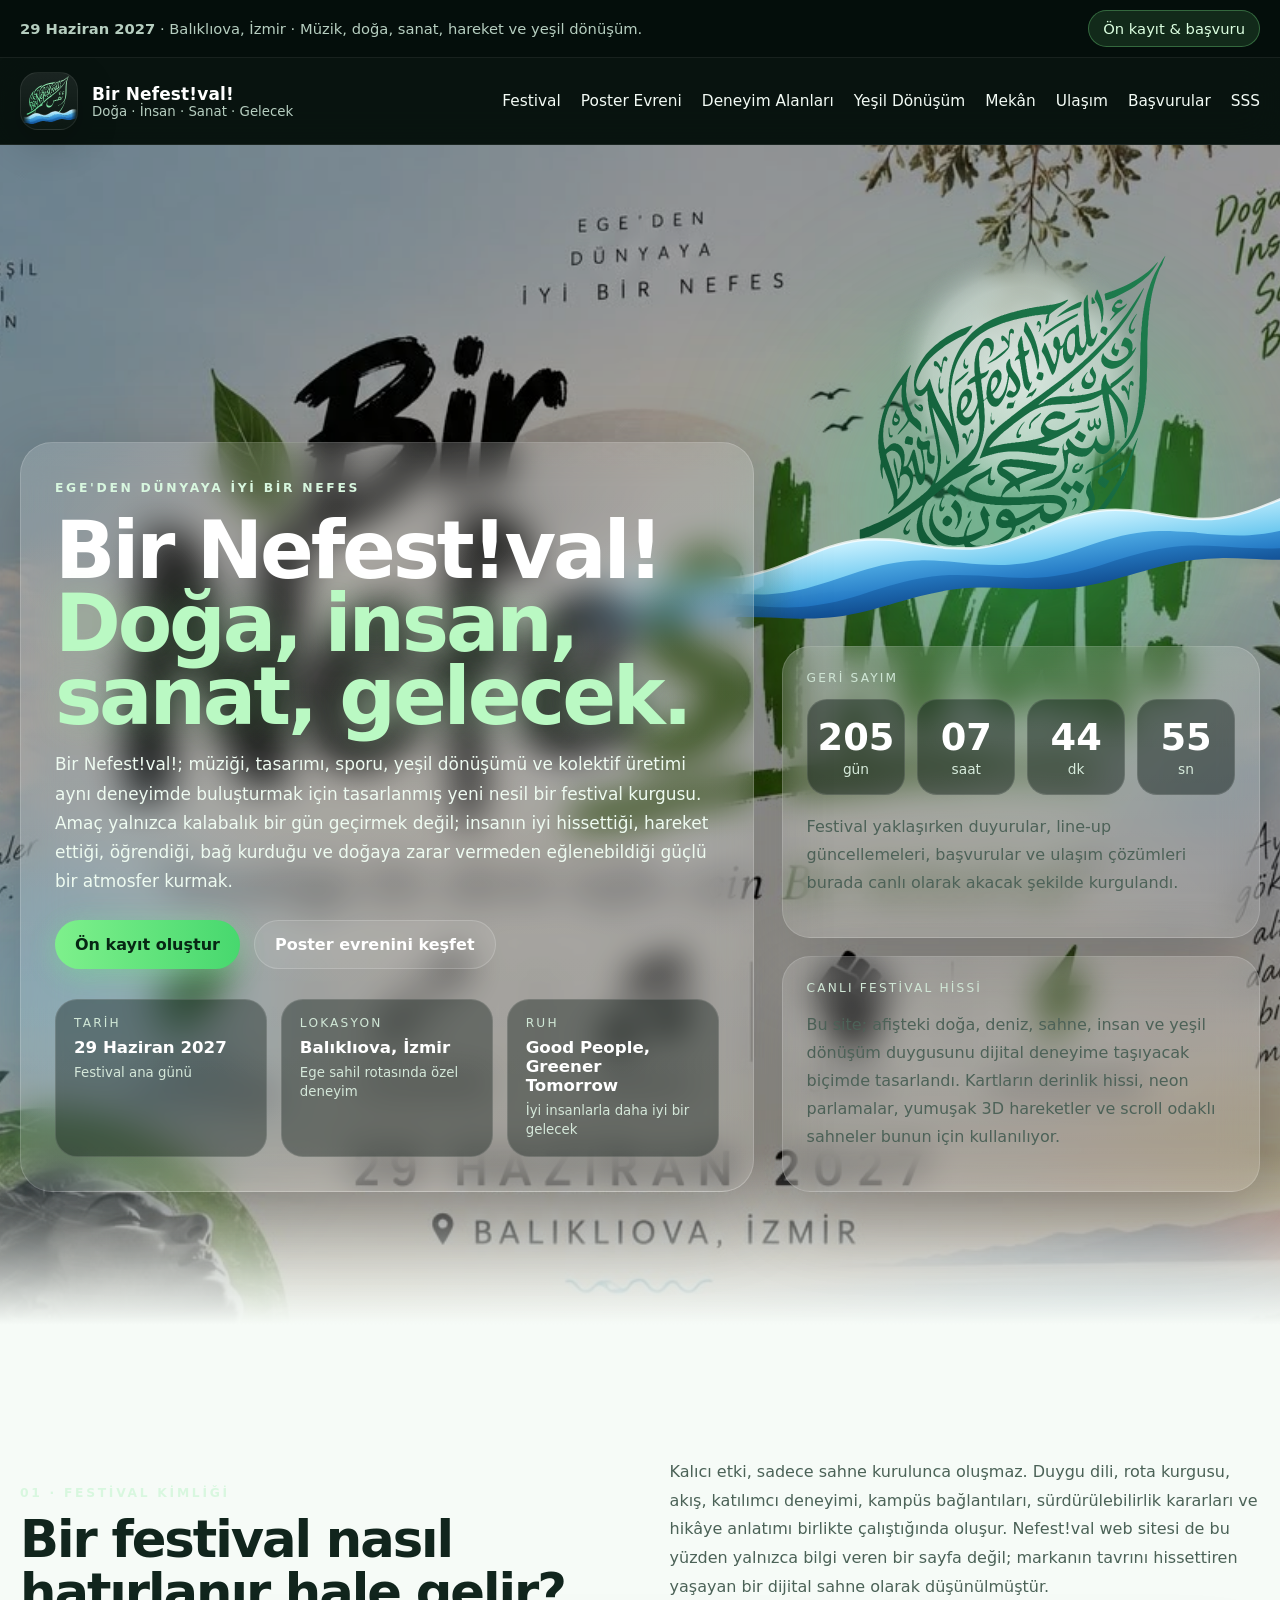
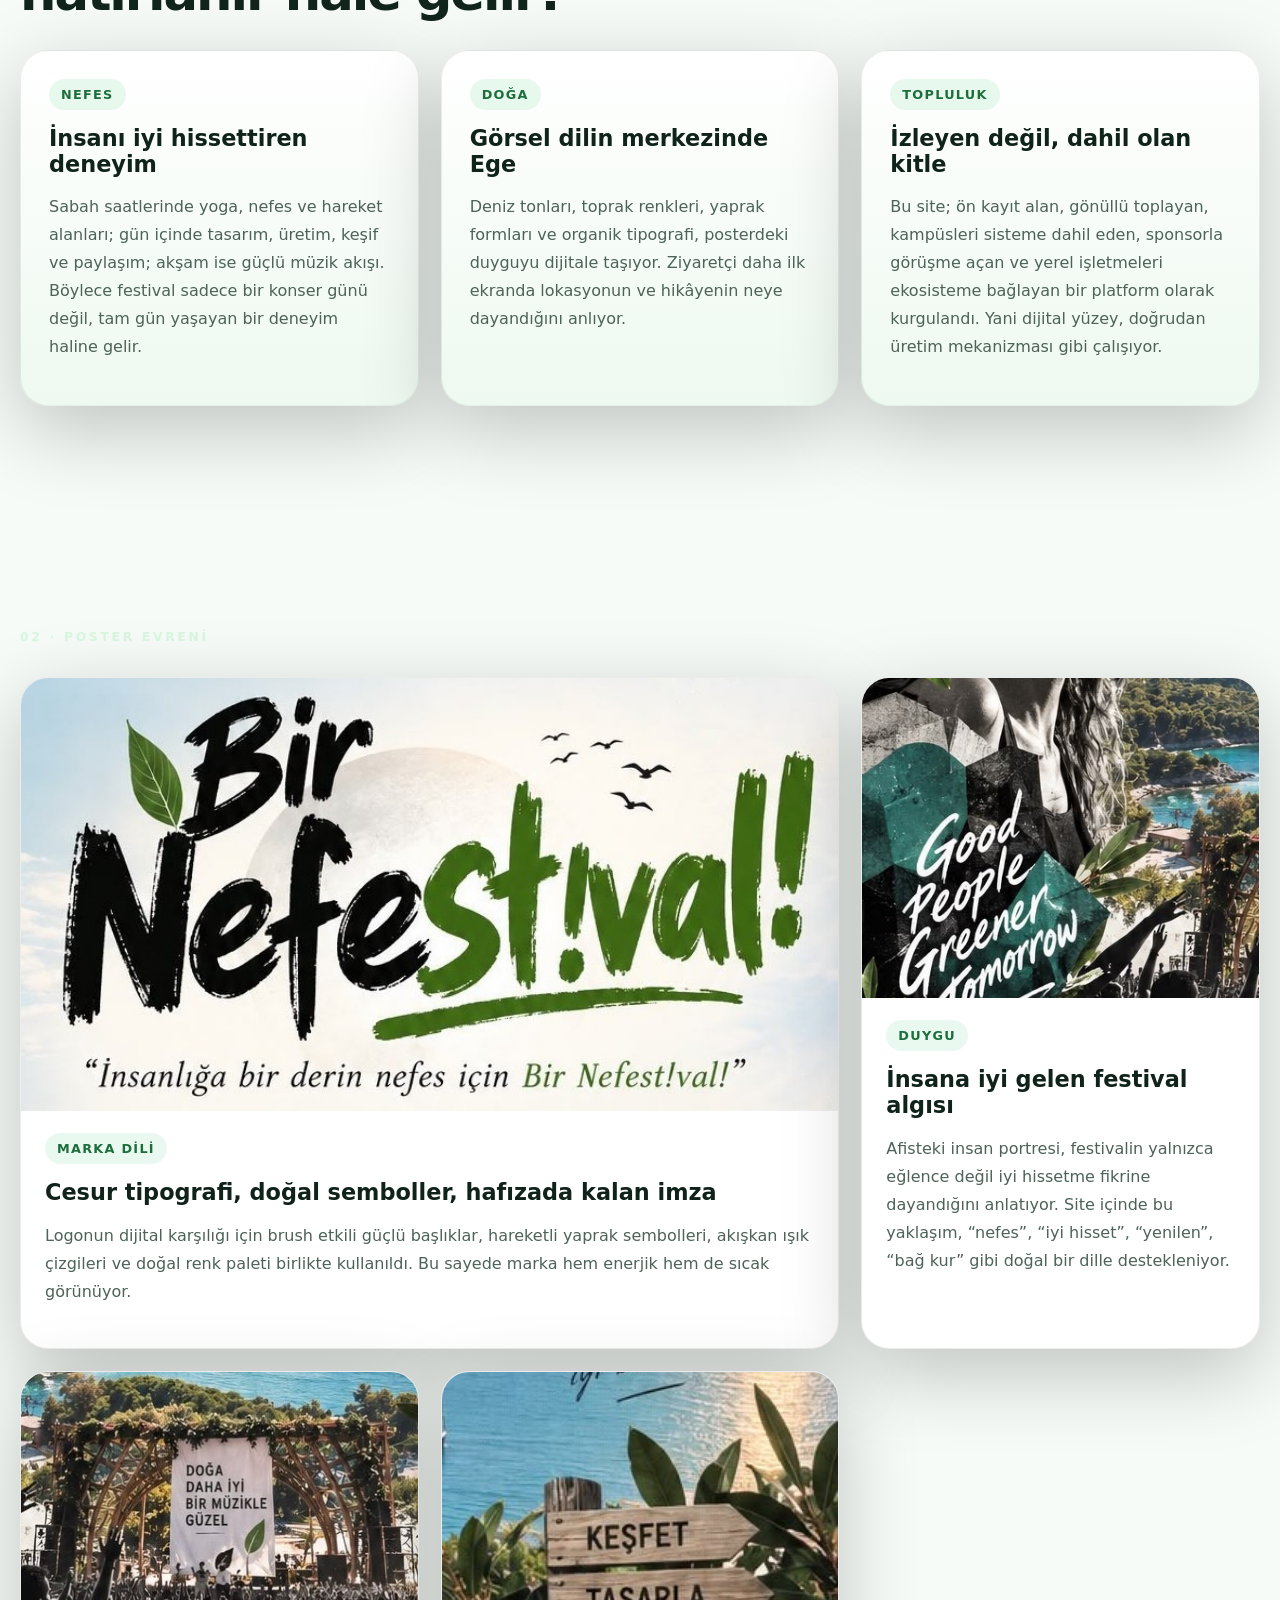
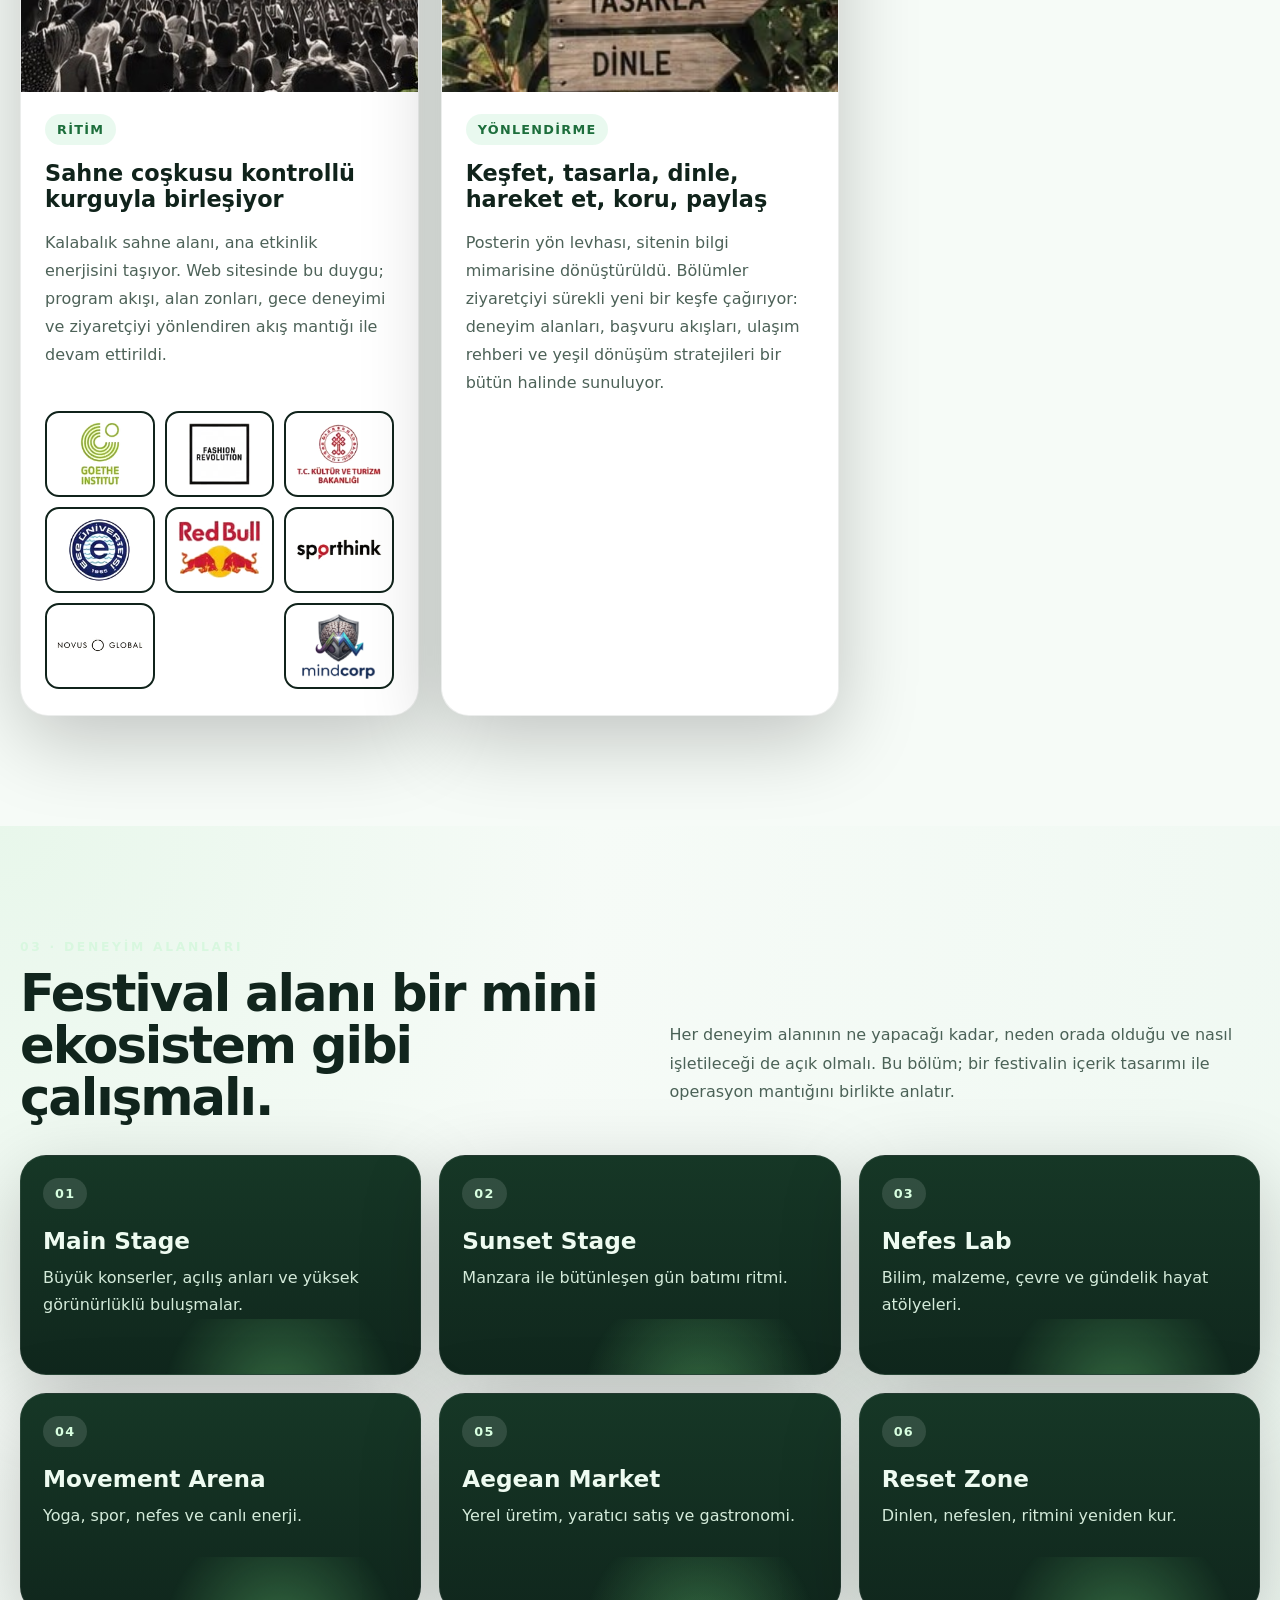
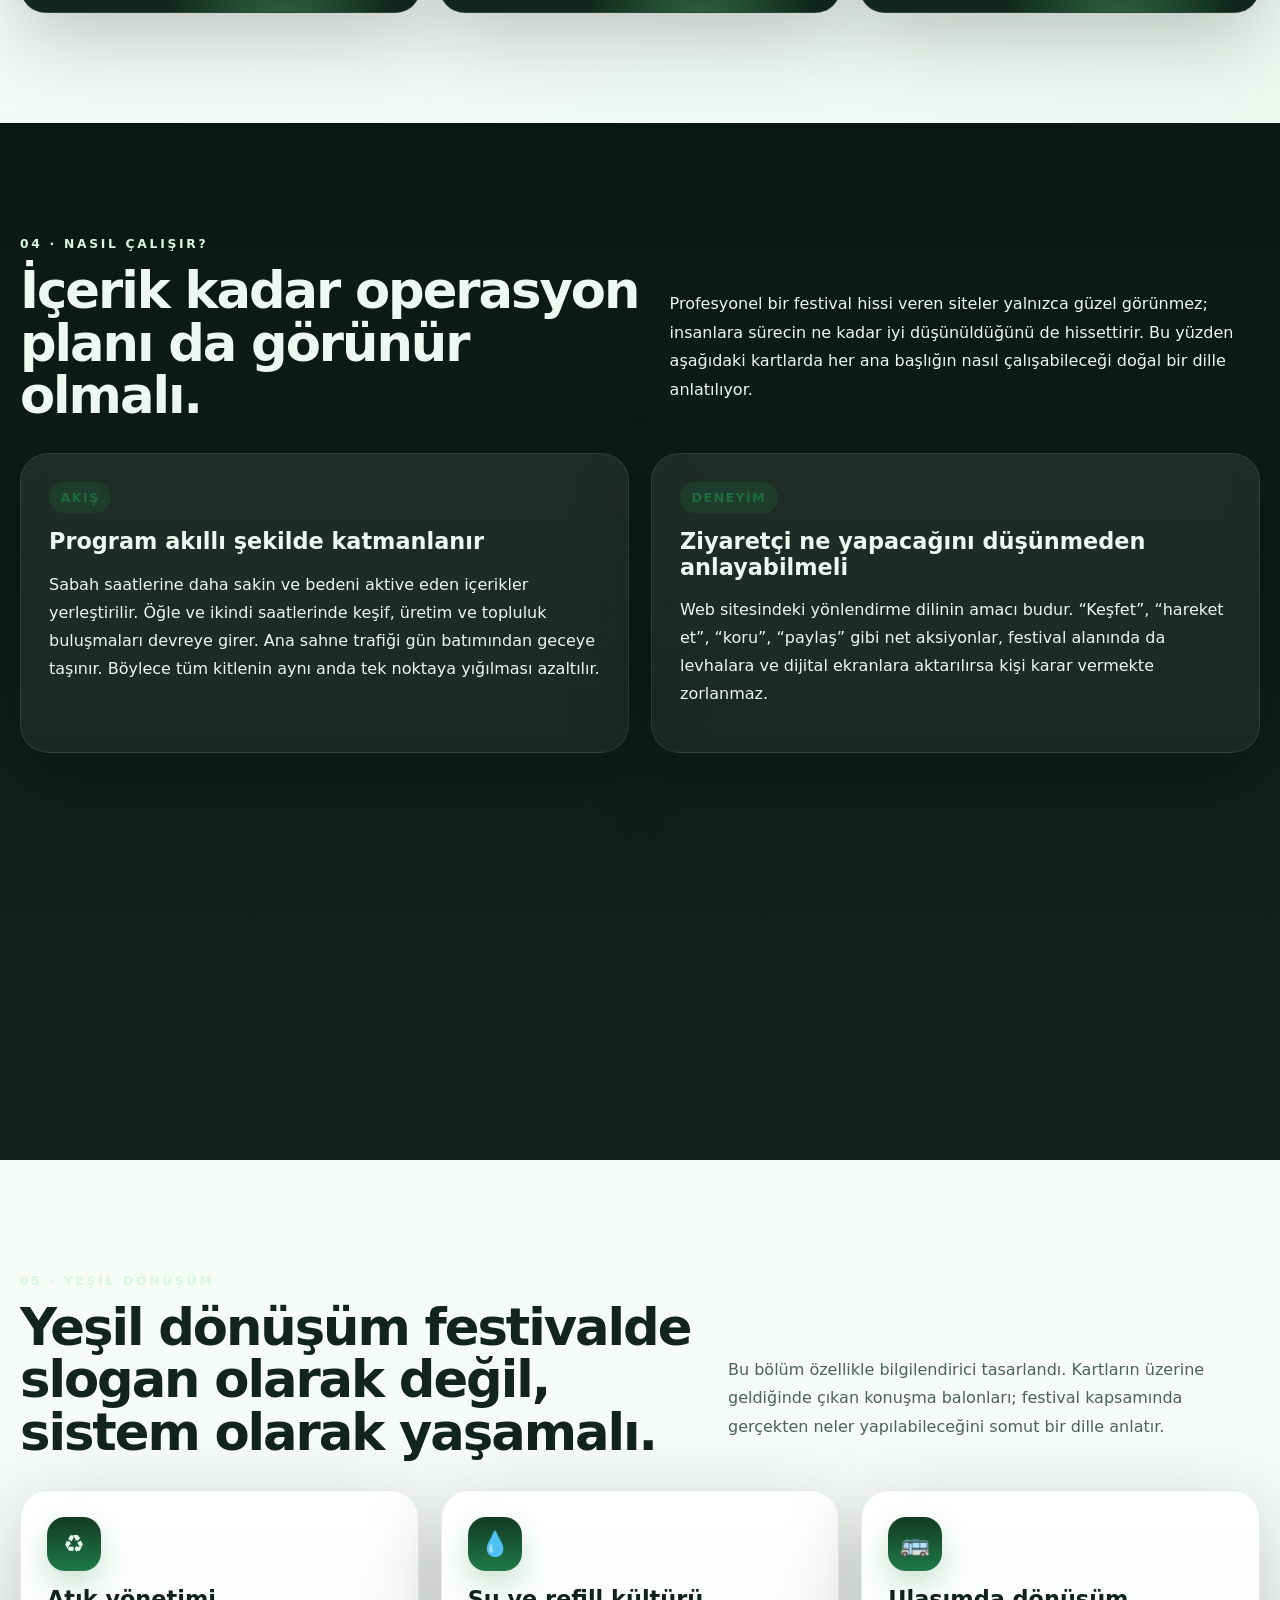
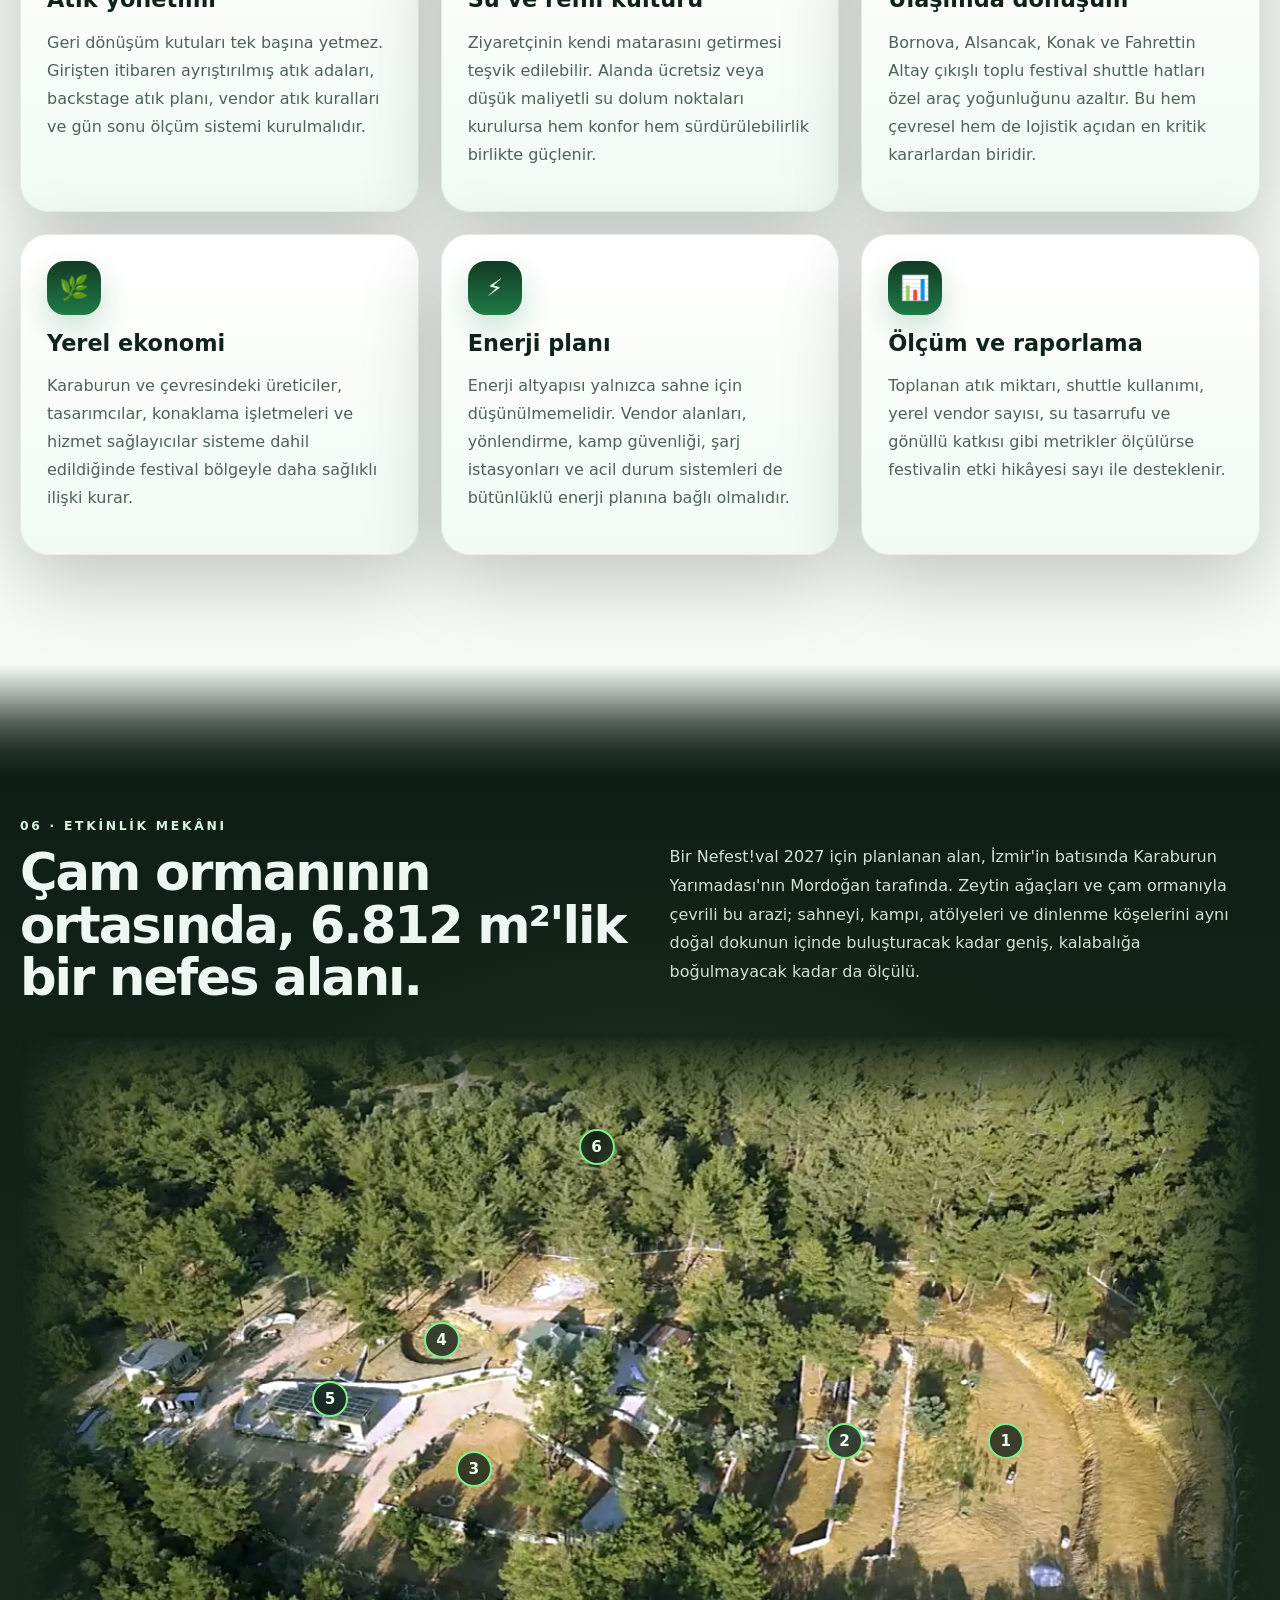
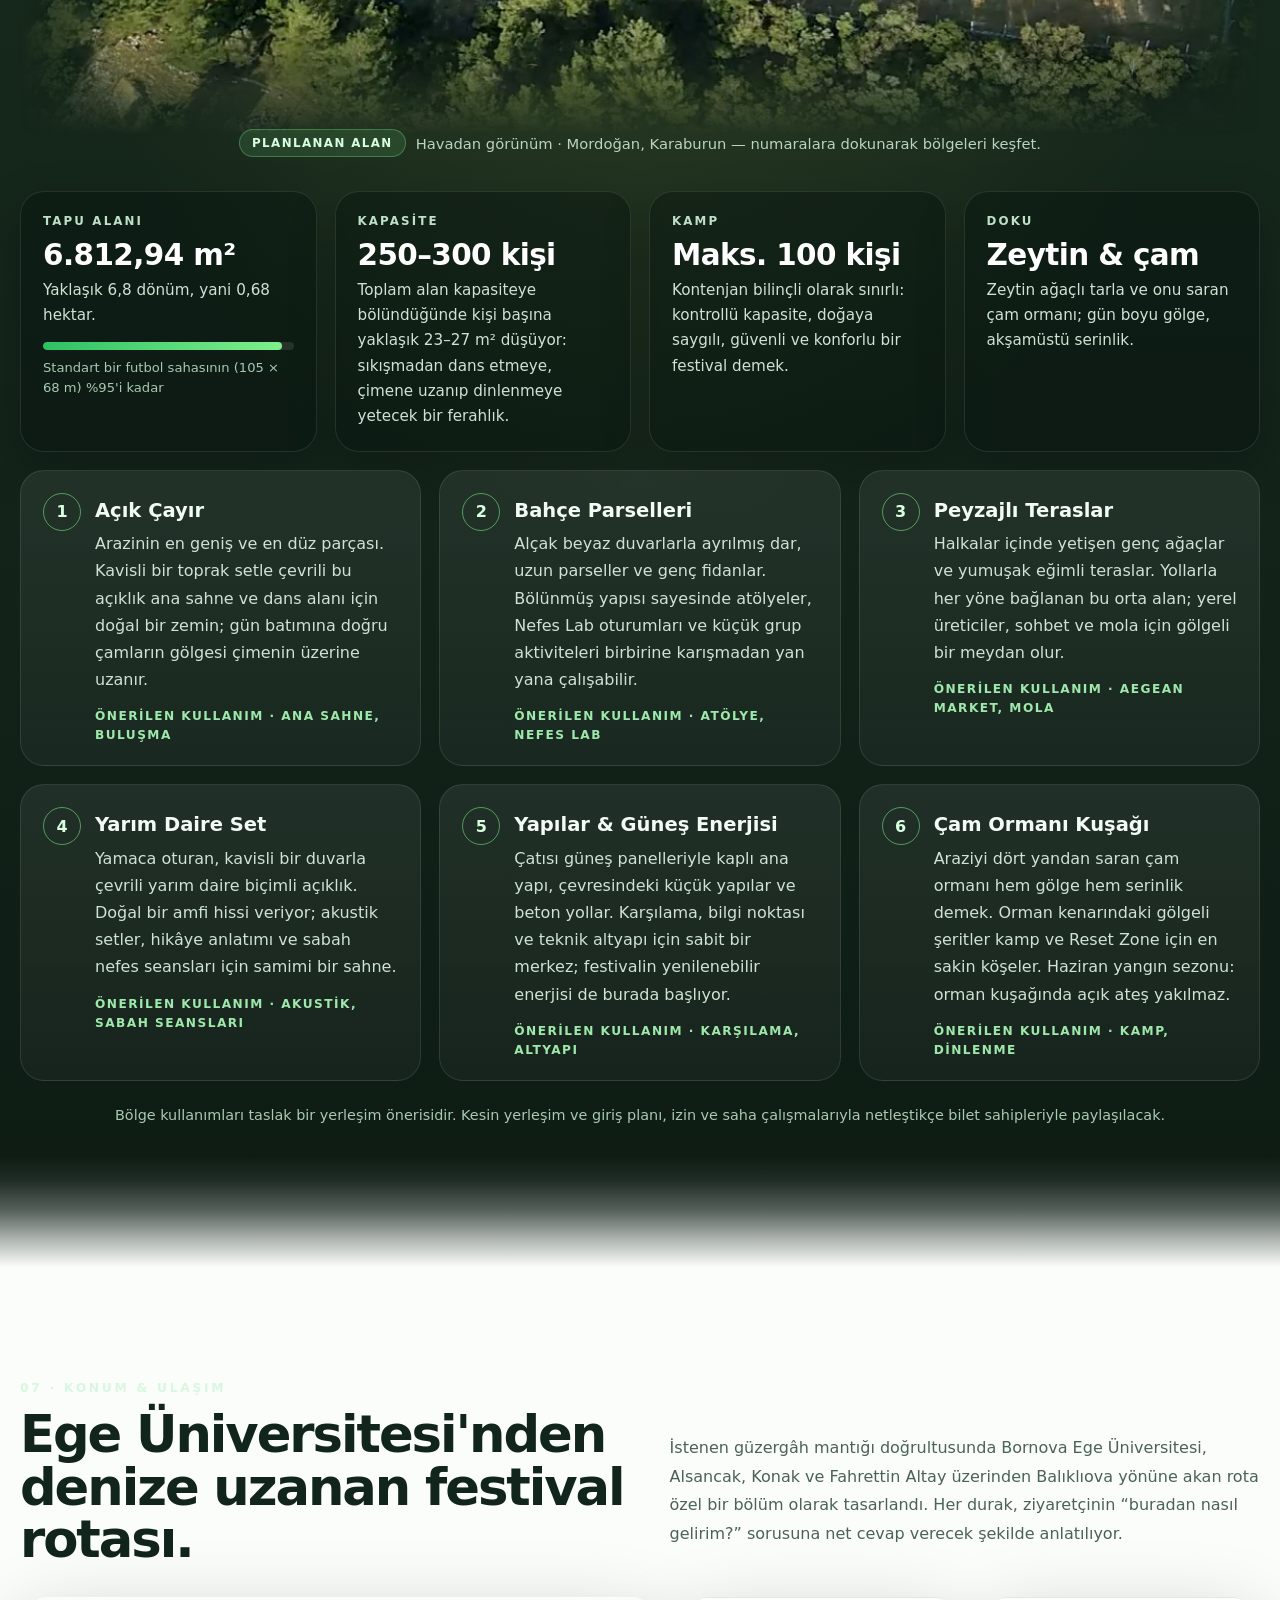
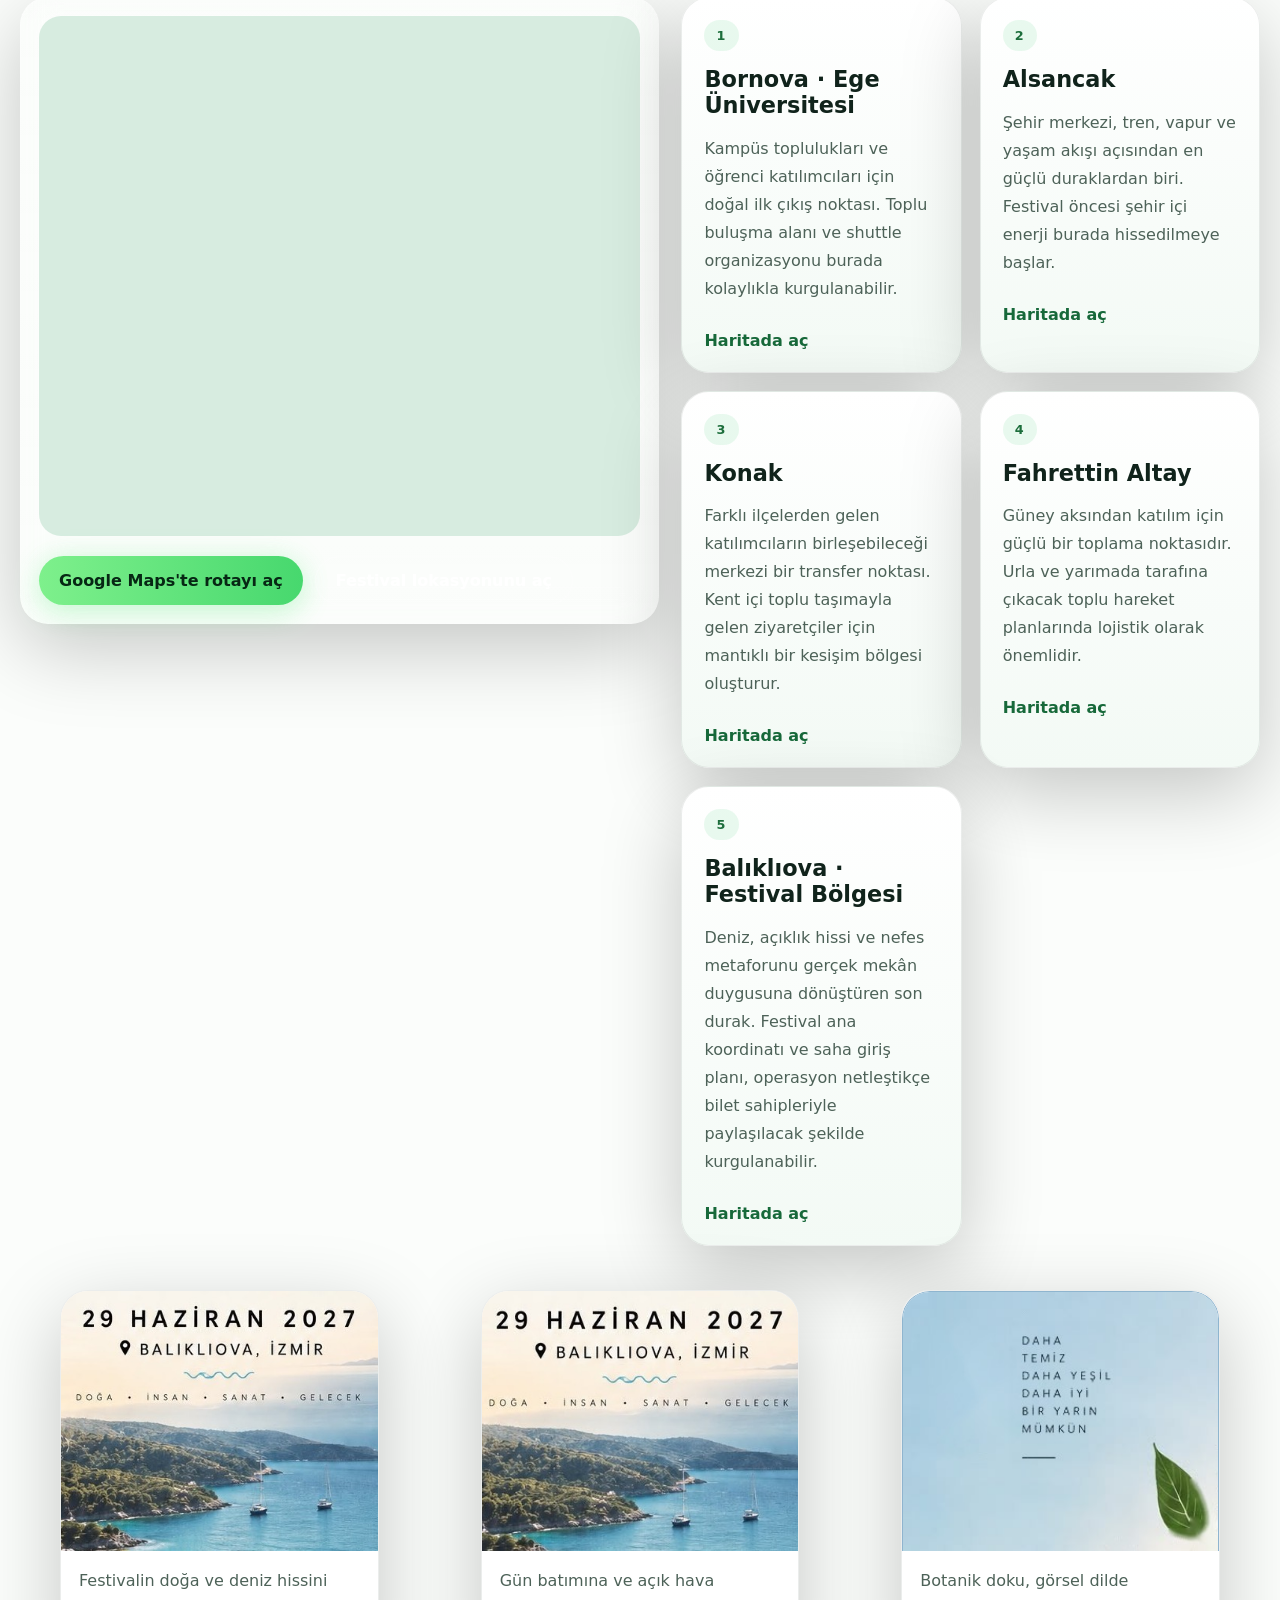
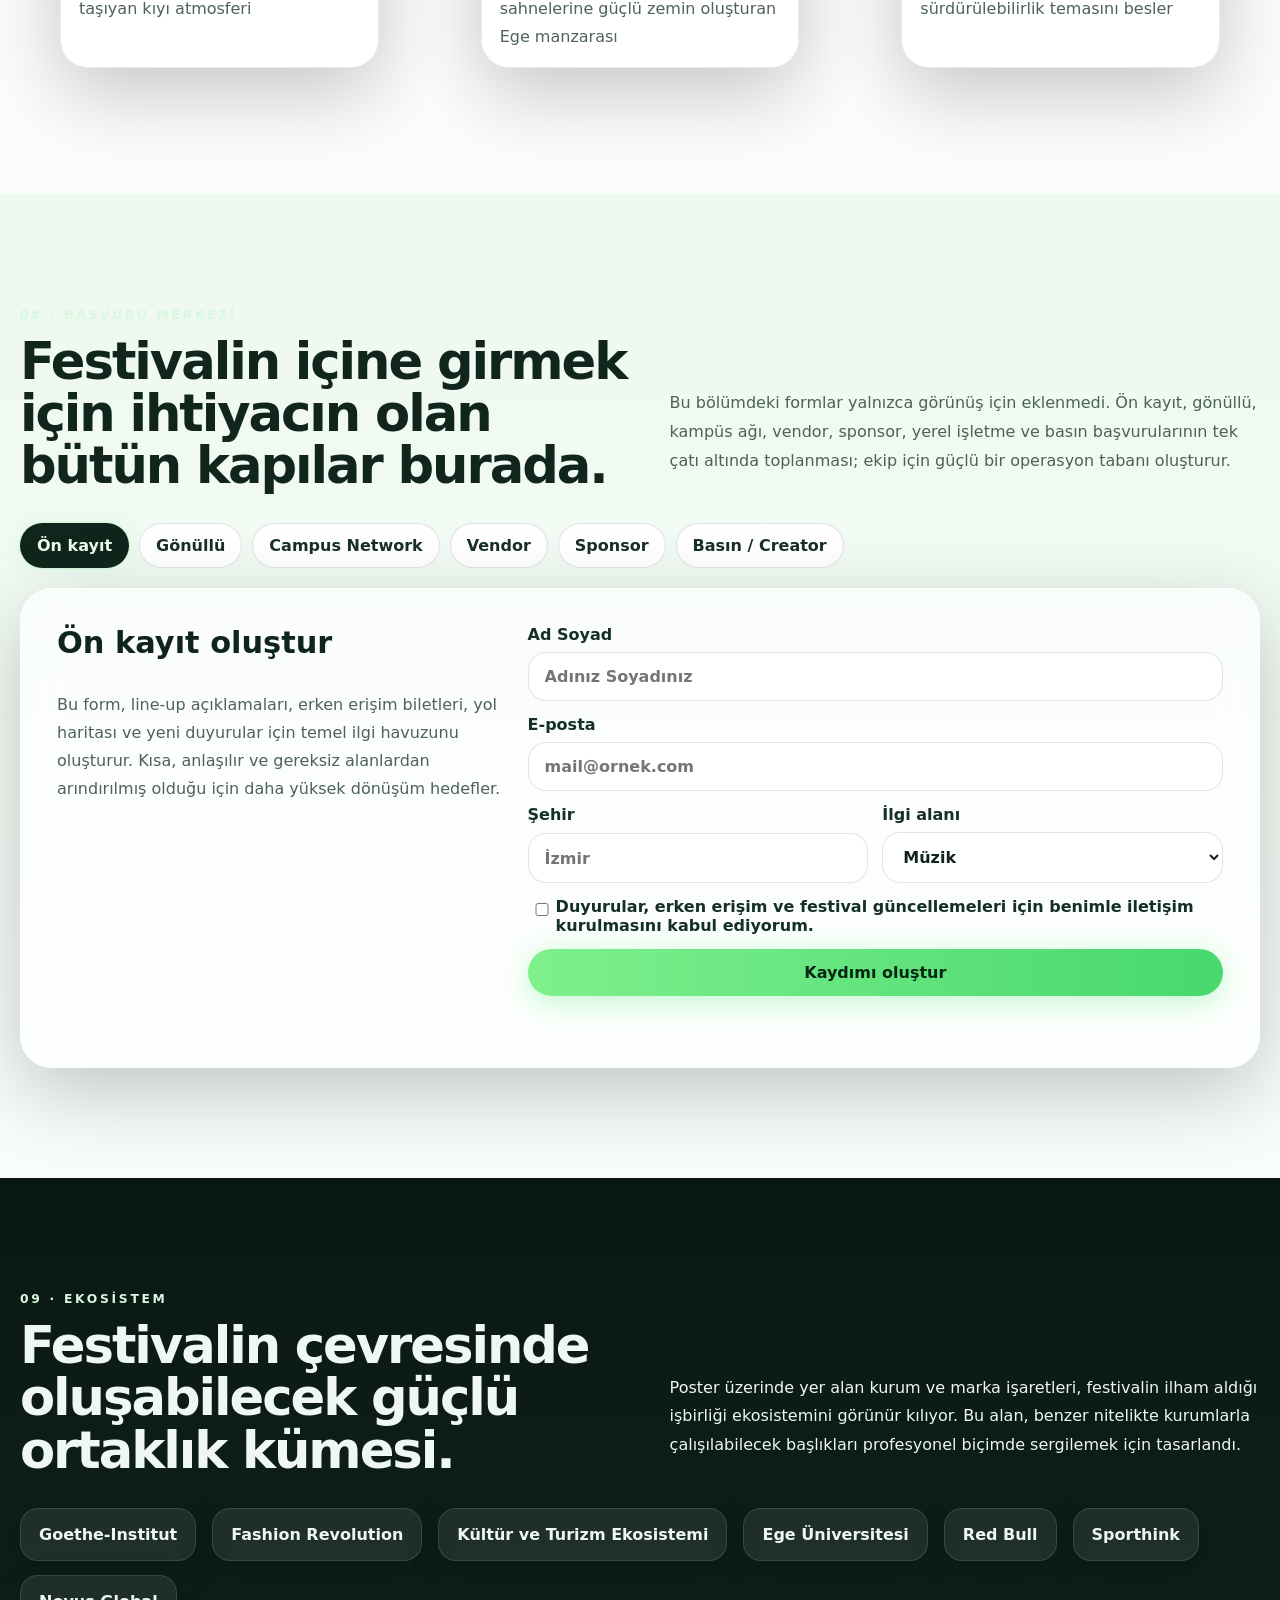
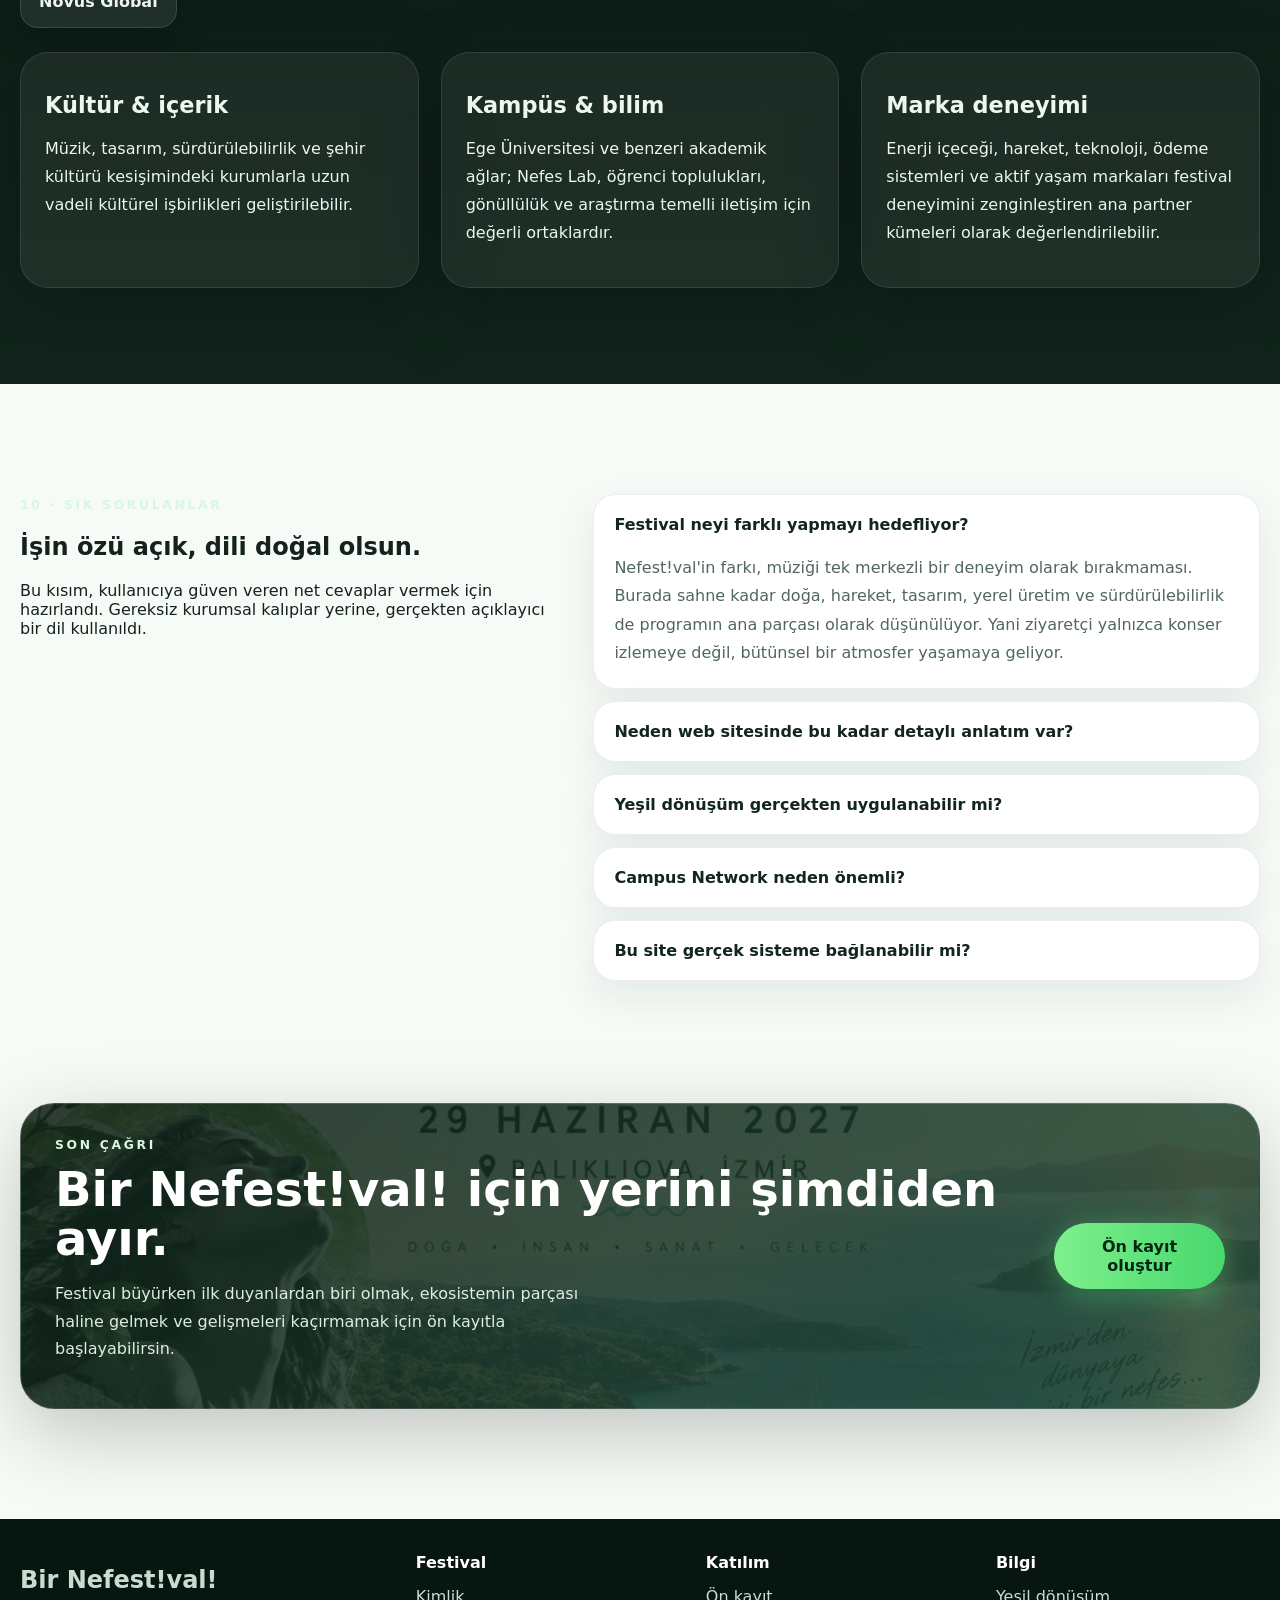
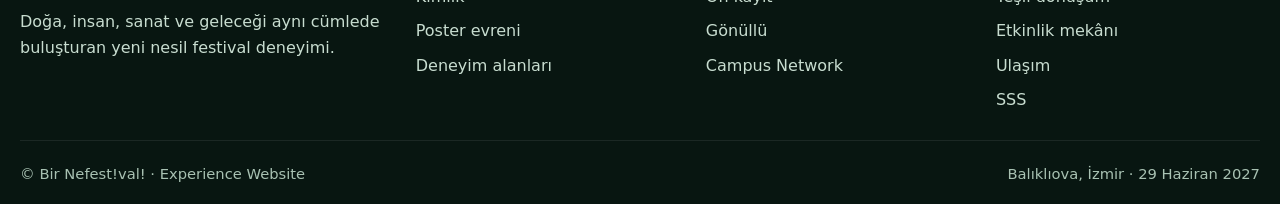
==== commit cc4043d6: "Etkinlik mekani bolumu: Mordogan havadan gorunum ve alan bilgileri Figma "Etkinlik Mekani" cercevesi" ====
--- a/index.html
+++ b/index.html
@@ -66,6 +66,7 @@
         <a href="#poster-deneyimi">Poster Evreni</a>
         <a href="#alanlar">Deneyim Alanları</a>
         <a href="#surdurulebilirlik">Yeşil Dönüşüm</a>
+        <a href="#mekan">Mekân</a>
         <a href="#ulasim">Ulaşım</a>
         <a href="#basvuru-merkezi">Başvurular</a>
         <a href="#sss">SSS</a>
@@ -341,11 +342,116 @@
       </div>
     </section>
 
+    <section class="section venue-section" id="mekan">
+      <div class="wrap">
+        <div class="section-head light">
+          <div>
+            <span class="eyebrow">06 · ETKİNLİK MEKÂNI</span>
+            <h2>Çam ormanının ortasında, 6.812&nbsp;m²'lik bir nefes alanı.</h2>
+          </div>
+          <p>Bir Nefest!val 2027 için planlanan alan, İzmir'in batısında Karaburun Yarımadası'nın Mordoğan tarafında. Zeytin ağaçları ve çam ormanıyla çevrili bu arazi; sahneyi, kampı, atölyeleri ve dinlenme köşelerini aynı doğal dokunun içinde buluşturacak kadar geniş, kalabalığa boğulmayacak kadar da ölçülü.</p>
+        </div>
+
+        <figure class="venue-aerial reveal">
+          <div class="venue-map">
+            <picture>
+              <source srcset="assets/venue-aerial.webp" type="image/webp" />
+              <img src="assets/venue-aerial.jpg" width="1190" height="672" loading="lazy" decoding="async" alt="Mordoğan'daki etkinlik alanının havadan görünümü: çam ormanıyla çevrili açık çayır, duvarlı bahçe parselleri, teraslar ve güneş panelli yapılar" />
+            </picture>
+            <a class="venue-pin venue-pin--left" href="#mekan-bolge-1" data-zone="1" style="--x:79.5%;--y:58%"><b>1</b><span>Açık Çayır</span></a>
+            <a class="venue-pin venue-pin--left" href="#mekan-bolge-2" data-zone="2" style="--x:66.5%;--y:58%"><b>2</b><span>Bahçe Parselleri</span></a>
+            <a class="venue-pin" href="#mekan-bolge-3" data-zone="3" style="--x:36.6%;--y:62%"><b>3</b><span>Peyzajlı Teraslar</span></a>
+            <a class="venue-pin" href="#mekan-bolge-4" data-zone="4" style="--x:34%;--y:43.6%"><b>4</b><span>Yarım Daire Set</span></a>
+            <a class="venue-pin" href="#mekan-bolge-5" data-zone="5" style="--x:25%;--y:52%"><b>5</b><span>Yapılar &amp; Güneş Enerjisi</span></a>
+            <a class="venue-pin" href="#mekan-bolge-6" data-zone="6" style="--x:46.5%;--y:16%"><b>6</b><span>Çam Ormanı Kuşağı</span></a>
+          </div>
+          <figcaption><span class="venue-status">Planlanan alan</span> Havadan görünüm · Mordoğan, Karaburun — numaralara dokunarak bölgeleri keşfet.</figcaption>
+        </figure>
+
+        <div class="venue-facts">
+          <article class="venue-fact reveal">
+            <span>Tapu alanı</span>
+            <strong>6.812,94 m²</strong>
+            <p>Yaklaşık 6,8 dönüm, yani 0,68 hektar.</p>
+            <div class="venue-meter" role="img" aria-label="Alan, 105 × 68 metrelik standart bir futbol sahasının yüzde 95'i kadar"><i style="width:95.4%"></i></div>
+            <small>Standart bir futbol sahasının (105 × 68 m) %95'i kadar</small>
+          </article>
+          <article class="venue-fact reveal">
+            <span>Kapasite</span>
+            <strong>250–300 kişi</strong>
+            <p>Toplam alan kapasiteye bölündüğünde kişi başına yaklaşık 23–27 m² düşüyor: sıkışmadan dans etmeye, çimene uzanıp dinlenmeye yetecek bir ferahlık.</p>
+          </article>
+          <article class="venue-fact reveal">
+            <span>Kamp</span>
+            <strong>Maks. 100 kişi</strong>
+            <p>Kontenjan bilinçli olarak sınırlı: kontrollü kapasite, doğaya saygılı, güvenli ve konforlu bir festival demek.</p>
+          </article>
+          <article class="venue-fact reveal">
+            <span>Doku</span>
+            <strong>Zeytin &amp; çam</strong>
+            <p>Zeytin ağaçlı tarla ve onu saran çam ormanı; gün boyu gölge, akşamüstü serinlik.</p>
+          </article>
+        </div>
+
+        <div class="venue-zones">
+          <article class="venue-zone reveal" id="mekan-bolge-1" data-zone="1">
+            <b>1</b>
+            <div>
+              <h3>Açık Çayır</h3>
+              <p>Arazinin en geniş ve en düz parçası. Kavisli bir toprak setle çevrili bu açıklık ana sahne ve dans alanı için doğal bir zemin; gün batımına doğru çamların gölgesi çimenin üzerine uzanır.</p>
+              <em>Önerilen kullanım · ana sahne, buluşma</em>
+            </div>
+          </article>
+          <article class="venue-zone reveal" id="mekan-bolge-2" data-zone="2">
+            <b>2</b>
+            <div>
+              <h3>Bahçe Parselleri</h3>
+              <p>Alçak beyaz duvarlarla ayrılmış dar, uzun parseller ve genç fidanlar. Bölünmüş yapısı sayesinde atölyeler, Nefes Lab oturumları ve küçük grup aktiviteleri birbirine karışmadan yan yana çalışabilir.</p>
+              <em>Önerilen kullanım · atölye, Nefes Lab</em>
+            </div>
+          </article>
+          <article class="venue-zone reveal" id="mekan-bolge-3" data-zone="3">
+            <b>3</b>
+            <div>
+              <h3>Peyzajlı Teraslar</h3>
+              <p>Halkalar içinde yetişen genç ağaçlar ve yumuşak eğimli teraslar. Yollarla her yöne bağlanan bu orta alan; yerel üreticiler, sohbet ve mola için gölgeli bir meydan olur.</p>
+              <em>Önerilen kullanım · Aegean Market, mola</em>
+            </div>
+          </article>
+          <article class="venue-zone reveal" id="mekan-bolge-4" data-zone="4">
+            <b>4</b>
+            <div>
+              <h3>Yarım Daire Set</h3>
+              <p>Yamaca oturan, kavisli bir duvarla çevrili yarım daire biçimli açıklık. Doğal bir amfi hissi veriyor; akustik setler, hikâye anlatımı ve sabah nefes seansları için samimi bir sahne.</p>
+              <em>Önerilen kullanım · akustik, sabah seansları</em>
+            </div>
+          </article>
+          <article class="venue-zone reveal" id="mekan-bolge-5" data-zone="5">
+            <b>5</b>
+            <div>
+              <h3>Yapılar &amp; Güneş Enerjisi</h3>
+              <p>Çatısı güneş panelleriyle kaplı ana yapı, çevresindeki küçük yapılar ve beton yollar. Karşılama, bilgi noktası ve teknik altyapı için sabit bir merkez; festivalin yenilenebilir enerjisi de burada başlıyor.</p>
+              <em>Önerilen kullanım · karşılama, altyapı</em>
+            </div>
+          </article>
+          <article class="venue-zone reveal" id="mekan-bolge-6" data-zone="6">
+            <b>6</b>
+            <div>
+              <h3>Çam Ormanı Kuşağı</h3>
+              <p>Araziyi dört yandan saran çam ormanı hem gölge hem serinlik demek. Orman kenarındaki gölgeli şeritler kamp ve Reset Zone için en sakin köşeler. Haziran yangın sezonu: orman kuşağında açık ateş yakılmaz.</p>
+              <em>Önerilen kullanım · kamp, dinlenme</em>
+            </div>
+          </article>
+        </div>
+        <p class="venue-note">Bölge kullanımları taslak bir yerleşim önerisidir. Kesin yerleşim ve giriş planı, izin ve saha çalışmalarıyla netleştikçe bilet sahipleriyle paylaşılacak.</p>
+      </div>
+    </section>
+
     <section class="section map-route-section" id="ulasim">
       <div class="wrap">
         <div class="section-head">
           <div>
-            <span class="eyebrow">06 · KONUM & ULAŞIM</span>
+            <span class="eyebrow">07 · KONUM & ULAŞIM</span>
             <h2>Ege Üniversitesi'nden denize uzanan festival rotası.</h2>
           </div>
           <p>İstenen güzergâh mantığı doğrultusunda Bornova Ege Üniversitesi, Alsancak, Konak ve Fahrettin Altay üzerinden Balıklıova yönüne akan rota özel bir bölüm olarak tasarlandı. Her durak, ziyaretçinin “buradan nasıl gelirim?” sorusuna net cevap verecek şekilde anlatılıyor.</p>
@@ -407,7 +513,7 @@
       <div class="wrap">
         <div class="section-head">
           <div>
-            <span class="eyebrow">07 · BAŞVURU MERKEZİ</span>
+            <span class="eyebrow">08 · BAŞVURU MERKEZİ</span>
             <h2>Festivalin içine girmek için ihtiyacın olan bütün kapılar burada.</h2>
           </div>
           <p>Bu bölümdeki formlar yalnızca görünüş için eklenmedi. Ön kayıt, gönüllü, kampüs ağı, vendor, sponsor, yerel işletme ve basın başvurularının tek çatı altında toplanması; ekip için güçlü bir operasyon tabanı oluşturur.</p>
@@ -586,7 +692,7 @@
       <div class="wrap">
         <div class="section-head light">
           <div>
-            <span class="eyebrow">08 · EKOSİSTEM</span>
+            <span class="eyebrow">09 · EKOSİSTEM</span>
             <h2>Festivalin çevresinde oluşabilecek güçlü ortaklık kümesi.</h2>
           </div>
           <p>Poster üzerinde yer alan kurum ve marka işaretleri, festivalin ilham aldığı işbirliği ekosistemini görünür kılıyor. Bu alan, benzer nitelikte kurumlarla çalışılabilecek başlıkları profesyonel biçimde sergilemek için tasarlandı.</p>
@@ -611,7 +717,7 @@
     <section class="section faq-section" id="sss">
       <div class="wrap faq-grid">
         <div>
-          <span class="eyebrow">09 · SIK SORULANLAR</span>
+          <span class="eyebrow">10 · SIK SORULANLAR</span>
           <h2>İşin özü açık, dili doğal olsun.</h2>
           <p>Bu kısım, kullanıcıya güven veren net cevaplar vermek için hazırlandı. Gereksiz kurumsal kalıplar yerine, gerçekten açıklayıcı bir dil kullanıldı.</p>
         </div>
@@ -673,6 +779,7 @@
       <div>
         <strong>Bilgi</strong>
         <a href="#surdurulebilirlik">Yeşil dönüşüm</a>
+        <a href="#mekan">Etkinlik mekânı</a>
         <a href="#ulasim">Ulaşım</a>
         <a href="#sss">SSS</a>
       </div>
--- a/styles.css
+++ b/styles.css
@@ -147,6 +147,51 @@
 .green-grid{grid-template-columns:repeat(3,minmax(0,1fr))}
 .green-card{padding:26px;min-height:260px;background:linear-gradient(180deg,#ffffff,#f1fbf3)}
 .green-icon{display:inline-grid;place-items:center;width:54px;height:54px;border-radius:18px;background:linear-gradient(180deg,#133a24,#1f7a46);color:#eaffee;font-size:1.5rem;box-shadow:0 12px 28px rgba(31,122,70,.22)}
+/* etkinlik mekânı: havadan fotoğraf kenarlarından orman yeşili zemine erir; bölüm üst/alt komşu açık zeminlere sisle geçer */
+.venue-section{padding:150px 0 140px;color:#ecf8ef;overflow:hidden;background:
+  radial-gradient(ellipse 62% 40% at 50% 38%,rgba(62,78,44,.55) 0%,rgba(62,78,44,0) 72%),
+  linear-gradient(180deg,#0e1d14 0%,#16281b 40%,#122219 72%,#0d1b13 100%)}
+.venue-section:before,.venue-section:after{content:"";position:absolute;left:0;right:0;height:110px;pointer-events:none}
+.venue-section:before{top:0;background:linear-gradient(180deg,#f6fbf7 0%,rgba(246,251,247,.72) 22%,rgba(246,251,247,.3) 52%,rgba(246,251,247,.08) 78%,rgba(246,251,247,0) 100%)}
+.venue-section:after{bottom:0;background:linear-gradient(0deg,#fbfdfb 0%,rgba(251,253,251,.72) 22%,rgba(251,253,251,.3) 52%,rgba(251,253,251,.08) 78%,rgba(251,253,251,0) 100%)}
+.venue-section .wrap{position:relative;z-index:1}
+.venue-section .section-head p{color:#cfe3d5}
+.venue-aerial{margin:0}
+.venue-map{position:relative;aspect-ratio:1190/672}
+.venue-map picture,.venue-map img{display:block;width:100%;height:100%}
+.venue-map img{object-fit:cover;filter:saturate(1.05) contrast(1.04);
+  -webkit-mask-image:linear-gradient(90deg,transparent,#000 9%,#000 91%,transparent),linear-gradient(180deg,transparent,#000 12%,#000 84%,transparent);
+  -webkit-mask-composite:source-in;
+  mask-image:linear-gradient(90deg,transparent,#000 9%,#000 91%,transparent),linear-gradient(180deg,transparent,#000 12%,#000 84%,transparent);
+  mask-composite:intersect}
+.venue-pin{position:absolute;left:var(--x);top:var(--y);width:36px;height:36px;margin:-18px 0 0 -18px;z-index:2;border-radius:50%;outline:none}
+.venue-pin b{display:grid;place-items:center;width:100%;height:100%;border-radius:50%;background:rgba(9,24,16,.74);border:2px solid var(--green);color:#eaffee;font-size:.95rem;backdrop-filter:blur(6px);-webkit-backdrop-filter:blur(6px);animation:venuePulse 2.8s ease-out infinite;transition:background .25s var(--ease),color .25s var(--ease),transform .25s var(--ease)}
+.venue-pin:nth-of-type(2) b{animation-delay:.45s}.venue-pin:nth-of-type(3) b{animation-delay:.9s}.venue-pin:nth-of-type(4) b{animation-delay:1.35s}.venue-pin:nth-of-type(5) b{animation-delay:1.8s}.venue-pin:nth-of-type(6) b{animation-delay:2.25s}
+.venue-pin span{position:absolute;top:50%;left:calc(100% + 10px);transform:translate(-6px,-50%);white-space:nowrap;padding:7px 12px;border-radius:999px;background:rgba(9,24,16,.84);border:1px solid rgba(126,240,140,.35);color:#eaffee;font-size:.86rem;font-weight:700;opacity:0;pointer-events:none;transition:opacity .25s var(--ease),transform .25s var(--ease);backdrop-filter:blur(8px);-webkit-backdrop-filter:blur(8px)}
+.venue-pin--left span{left:auto;right:calc(100% + 10px);transform:translate(6px,-50%)}
+.venue-pin:hover b,.venue-pin:focus-visible b,.venue-pin.is-active b{background:var(--green);color:#072714;transform:scale(1.14)}
+.venue-pin:hover span,.venue-pin:focus-visible span,.venue-pin.is-active span{opacity:1;transform:translate(0,-50%)}
+@keyframes venuePulse{0%{box-shadow:0 0 0 0 rgba(126,240,140,.55),0 6px 18px rgba(0,0,0,.35)}70%,100%{box-shadow:0 0 0 14px rgba(126,240,140,0),0 6px 18px rgba(0,0,0,.35)}}
+.venue-aerial figcaption{display:flex;align-items:center;justify-content:center;flex-wrap:wrap;gap:10px;margin-top:-6px;color:#b9d4c1;font-size:.92rem;text-align:center}
+.venue-status{display:inline-flex;padding:6px 12px;border-radius:999px;font-size:.74rem;font-weight:800;letter-spacing:.12em;text-transform:uppercase;background:rgba(126,240,140,.12);border:1px solid rgba(126,240,140,.32);color:#d8ffe0}
+.venue-facts{display:grid;grid-template-columns:repeat(4,minmax(0,1fr));gap:18px;margin-top:34px}
+.venue-fact{padding:22px;border-radius:24px;background:rgba(6,18,12,.42);border:1px solid rgba(255,255,255,.1);box-shadow:0 18px 50px rgba(0,0,0,.2)}
+.venue-fact span{display:block;font-size:.74rem;letter-spacing:.18em;text-transform:uppercase;color:#bfe0c8;font-weight:700}
+.venue-fact strong{display:block;margin:10px 0 6px;font-size:clamp(1.5rem,2.3vw,1.95rem);color:#fff;letter-spacing:-.02em}
+.venue-fact p{margin:0;color:#cfe3d5;line-height:1.65;font-size:.95rem}
+.venue-meter{height:8px;border-radius:99px;background:rgba(255,255,255,.1);margin:14px 0 8px;overflow:hidden}
+.venue-meter i{display:block;height:100%;border-radius:inherit;background:linear-gradient(90deg,var(--green-2),var(--green))}
+.venue-fact small{display:block;color:#a9c9b3;font-size:.82rem;line-height:1.5}
+.venue-zones{display:grid;grid-template-columns:repeat(3,minmax(0,1fr));gap:18px;margin-top:18px}
+.venue-zone{display:grid;grid-template-columns:auto 1fr;gap:14px;align-items:start;padding:22px;border-radius:24px;background:linear-gradient(180deg,rgba(255,255,255,.07),rgba(255,255,255,.035));border:1px solid rgba(255,255,255,.1);scroll-margin-top:150px;transition:border-color .3s var(--ease),box-shadow .3s var(--ease),background .3s var(--ease)}
+.venue-zone > b{display:grid;place-items:center;width:38px;height:38px;border-radius:50%;border:1.5px solid rgba(126,240,140,.55);color:#d8ffe0;font-size:1rem;transition:background .3s var(--ease),color .3s var(--ease)}
+.venue-zone h3{margin:6px 0 8px;font-size:1.22rem;line-height:1.2;color:#f2fbf4}
+.venue-zone p{margin:0 0 12px;color:#cfe3d5;line-height:1.7}
+.venue-zone em{font-style:normal;font-size:.76rem;letter-spacing:.12em;text-transform:uppercase;color:#9fe8ab;font-weight:700}
+.venue-zone.is-active,.venue-zone:target{border-color:rgba(126,240,140,.5);background:linear-gradient(180deg,rgba(126,240,140,.12),rgba(126,240,140,.04));box-shadow:0 0 0 1px rgba(126,240,140,.2),0 0 34px rgba(126,240,140,.14)}
+.venue-zone.is-active > b,.venue-zone:target > b{background:var(--green);color:#072714}
+.venue-note{margin:22px 0 0;color:#a9c9b3;font-size:.9rem;line-height:1.7;text-align:center}
+@media (prefers-reduced-motion:reduce){.venue-pin b{animation:none}}
 .map-route-section{background:#fbfdfb}
 .route-shell{display:grid;grid-template-columns:1.05fr .95fr;gap:22px;align-items:start}
 .route-map-wrap{padding:18px;border-radius:28px;position:sticky;top:126px}
@@ -214,6 +259,7 @@
   .zone-layout{grid-template-columns:repeat(2,minmax(0,1fr))}
   .story-card.wide{grid-column:span 2}
   .route-map-wrap{position:relative;top:auto}
+  .venue-facts,.venue-zones{grid-template-columns:repeat(2,minmax(0,1fr))}
 }
 @media (max-width:860px){
   .main-nav{position:fixed;left:16px;right:16px;top:116px;padding:18px;border-radius:24px;background:rgba(10,21,16,.96);border:1px solid rgba(255,255,255,.08);box-shadow:var(--shadow);display:none;flex-direction:column;align-items:flex-start}
@@ -240,6 +286,13 @@
   .hero h1{font-size:2.7rem}
   .section-head{display:block}.section-head p{margin-top:14px}
   .route-map-wrap iframe{height:360px}
+  .venue-section{padding:120px 0 110px}
+  .venue-map{margin:0 -16px}
+  .venue-pin{width:28px;height:28px;margin:-14px 0 0 -14px}
+  .venue-pin b{font-size:.8rem;border-width:1.5px}
+  .venue-pin span{font-size:.76rem;padding:5px 10px}
+  .venue-facts,.venue-zones{grid-template-columns:1fr}
+  .venue-facts{margin-top:24px}
   .cta-box{padding:26px;display:grid}
   .footer-bottom{display:grid}
 }
